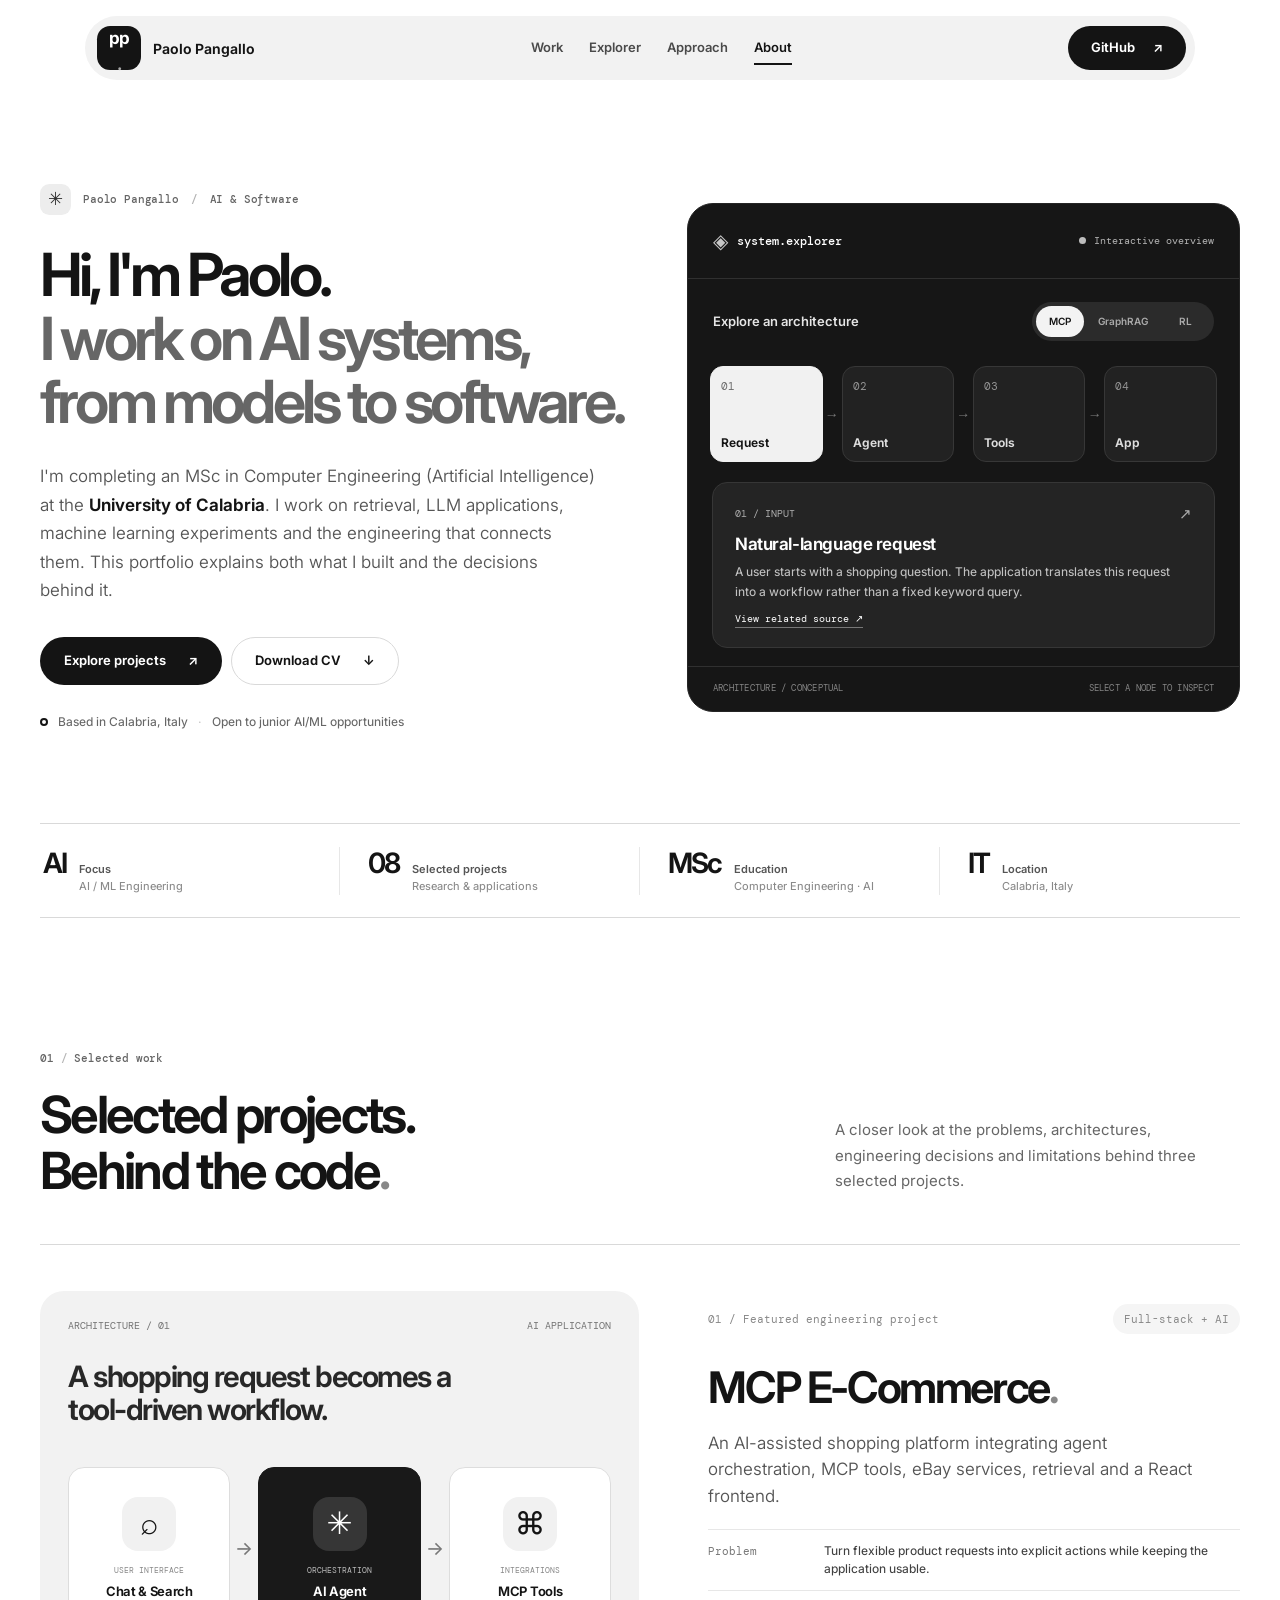
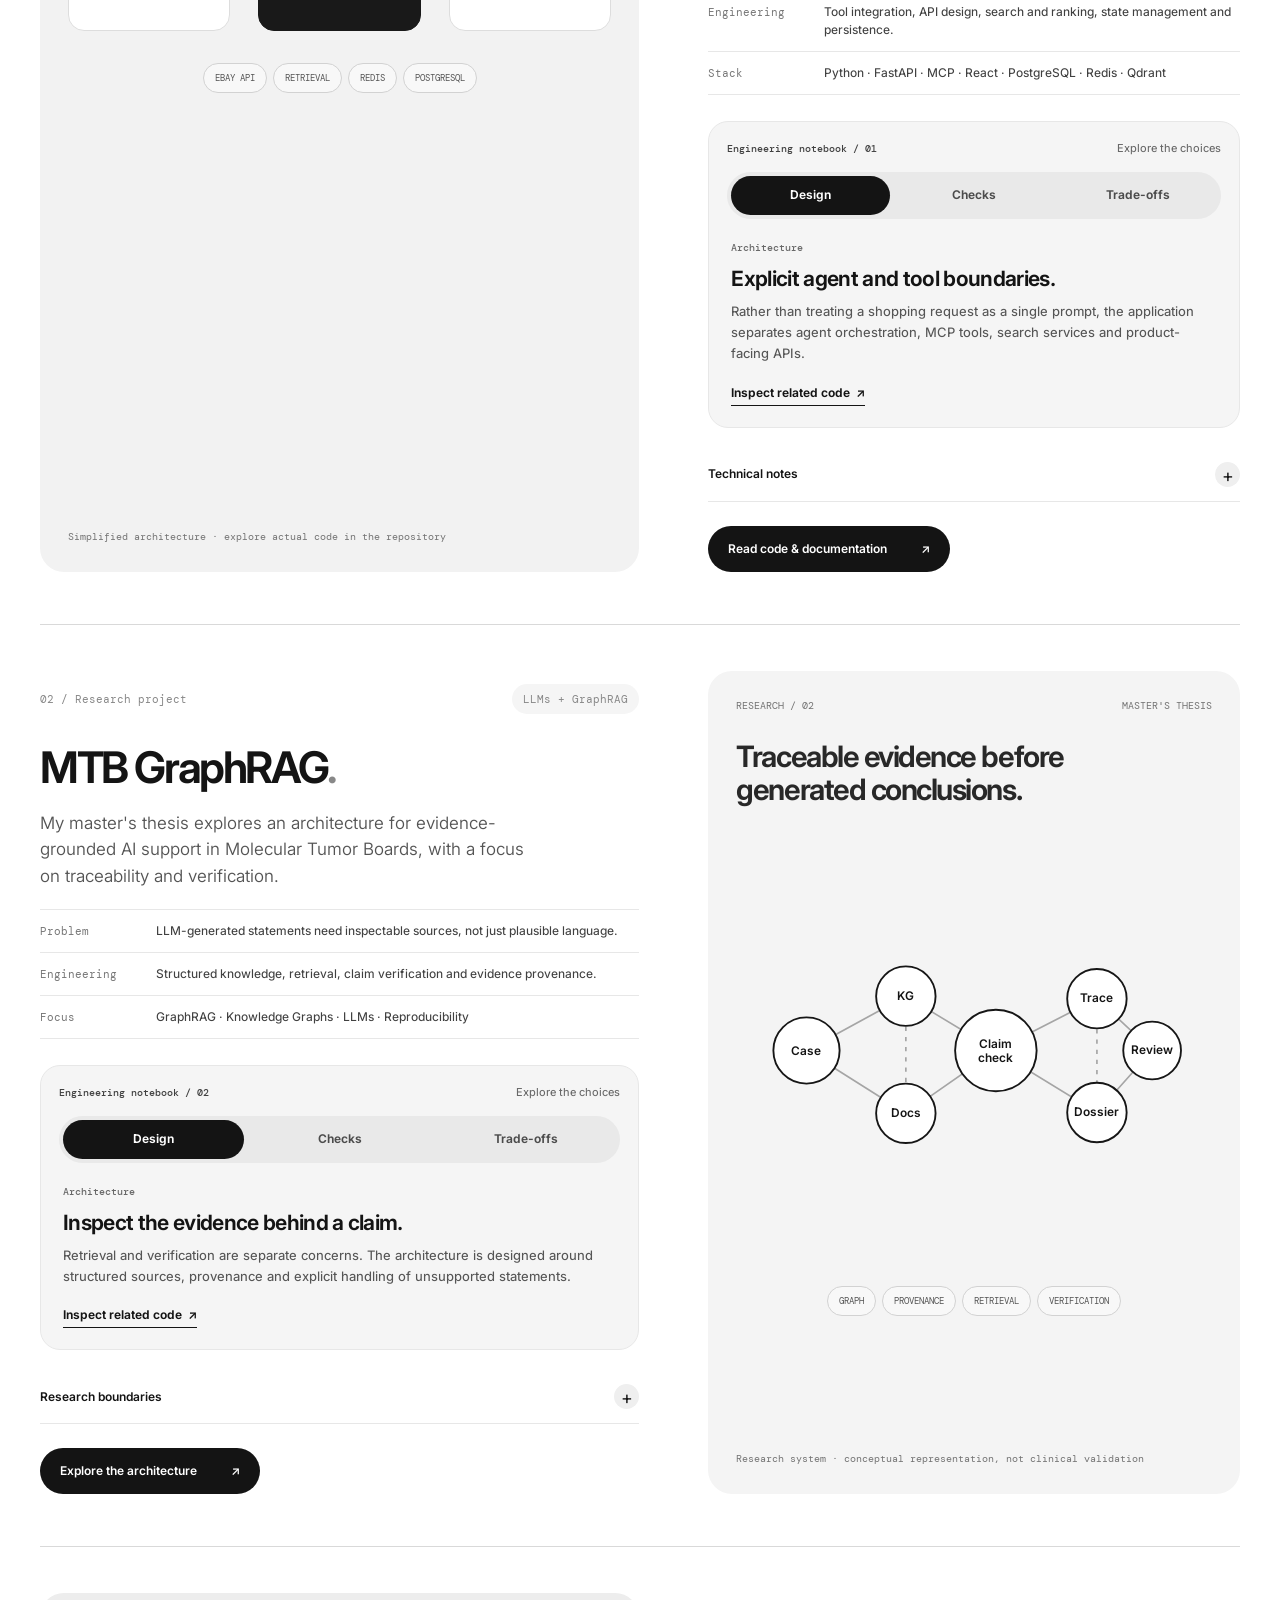
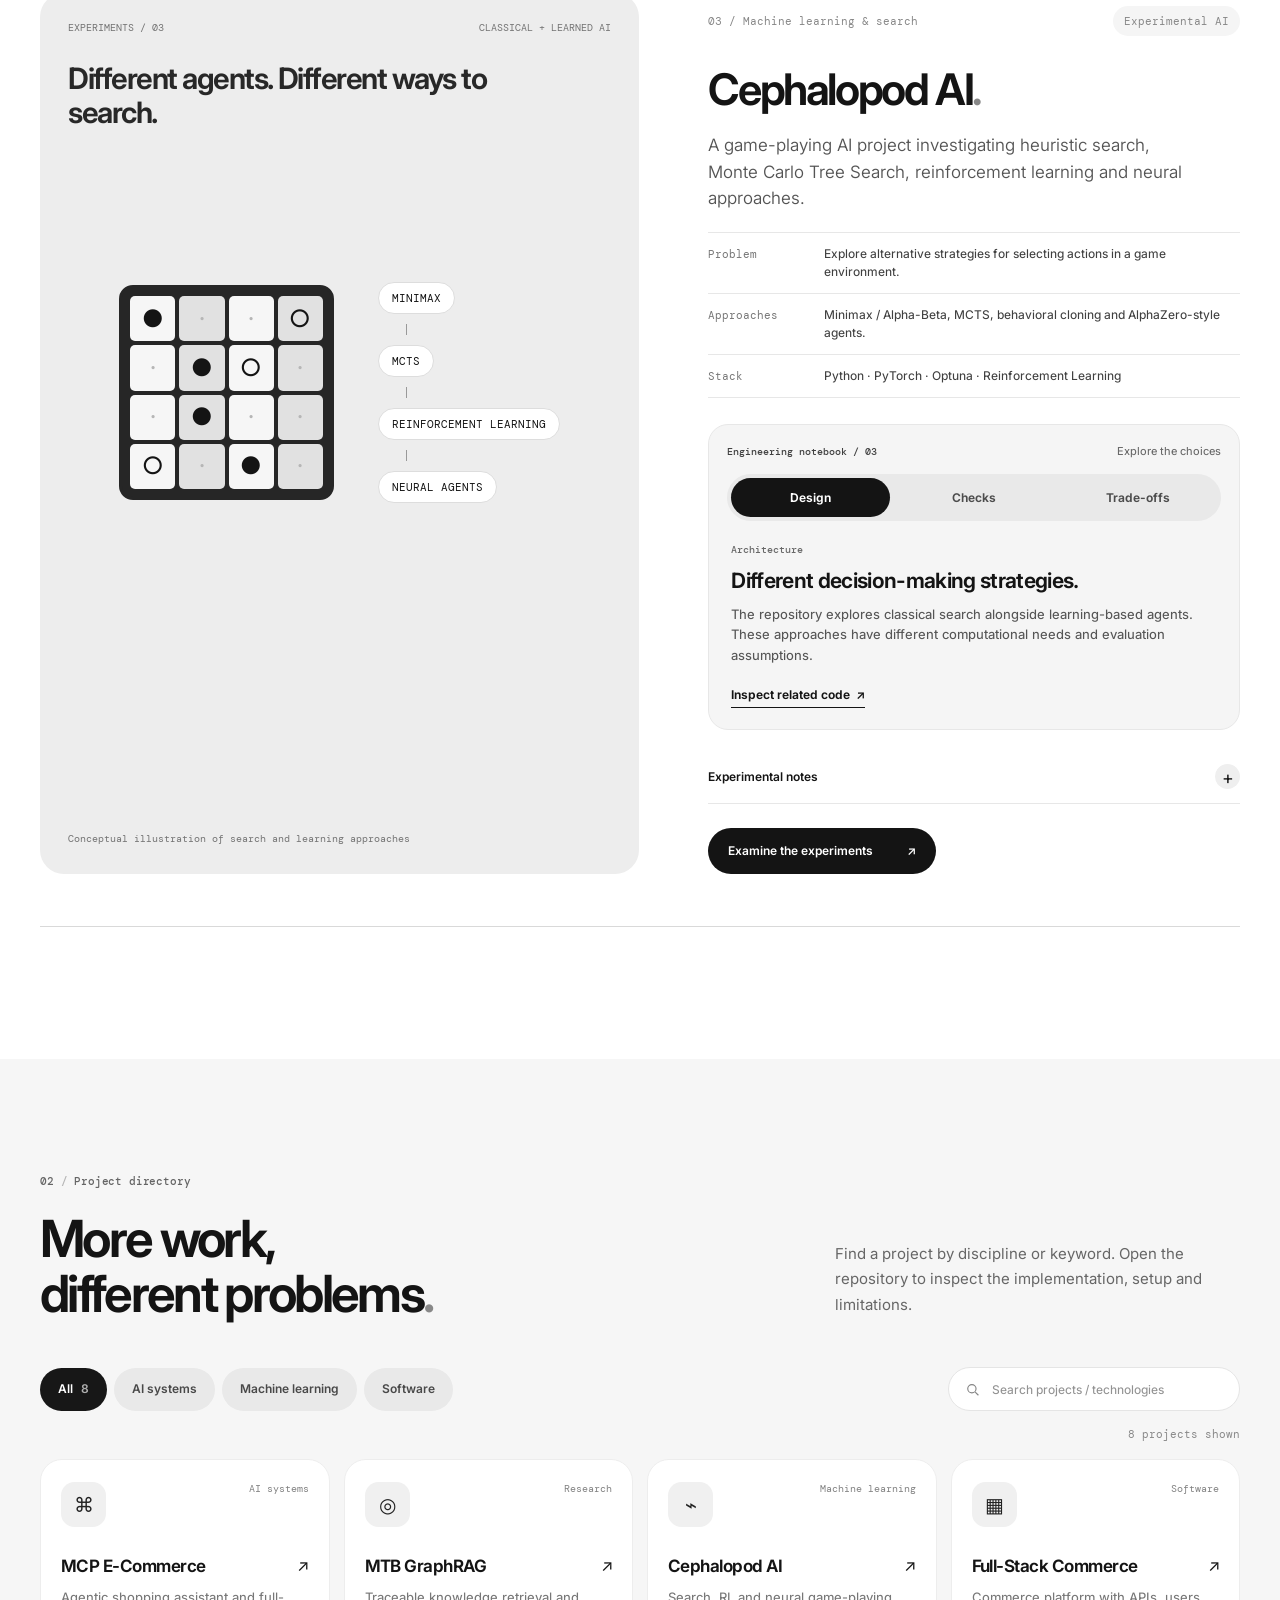
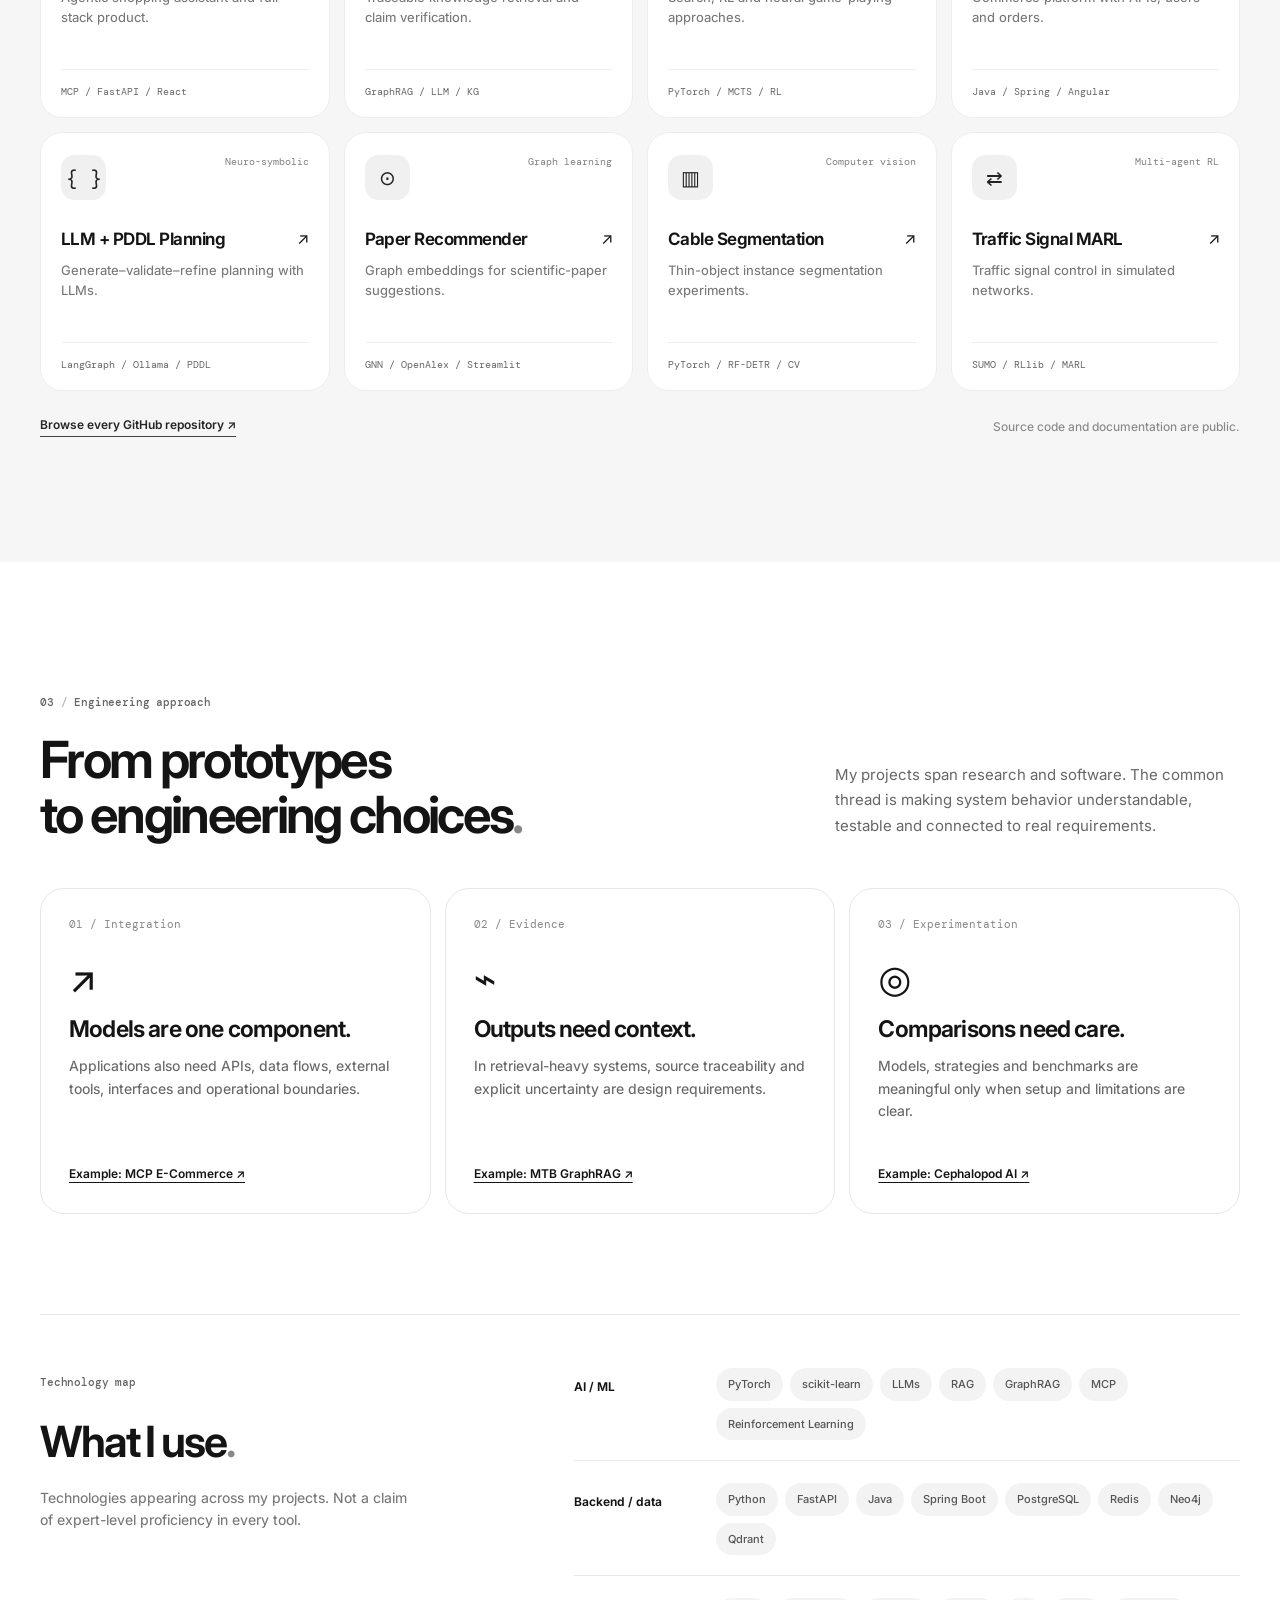
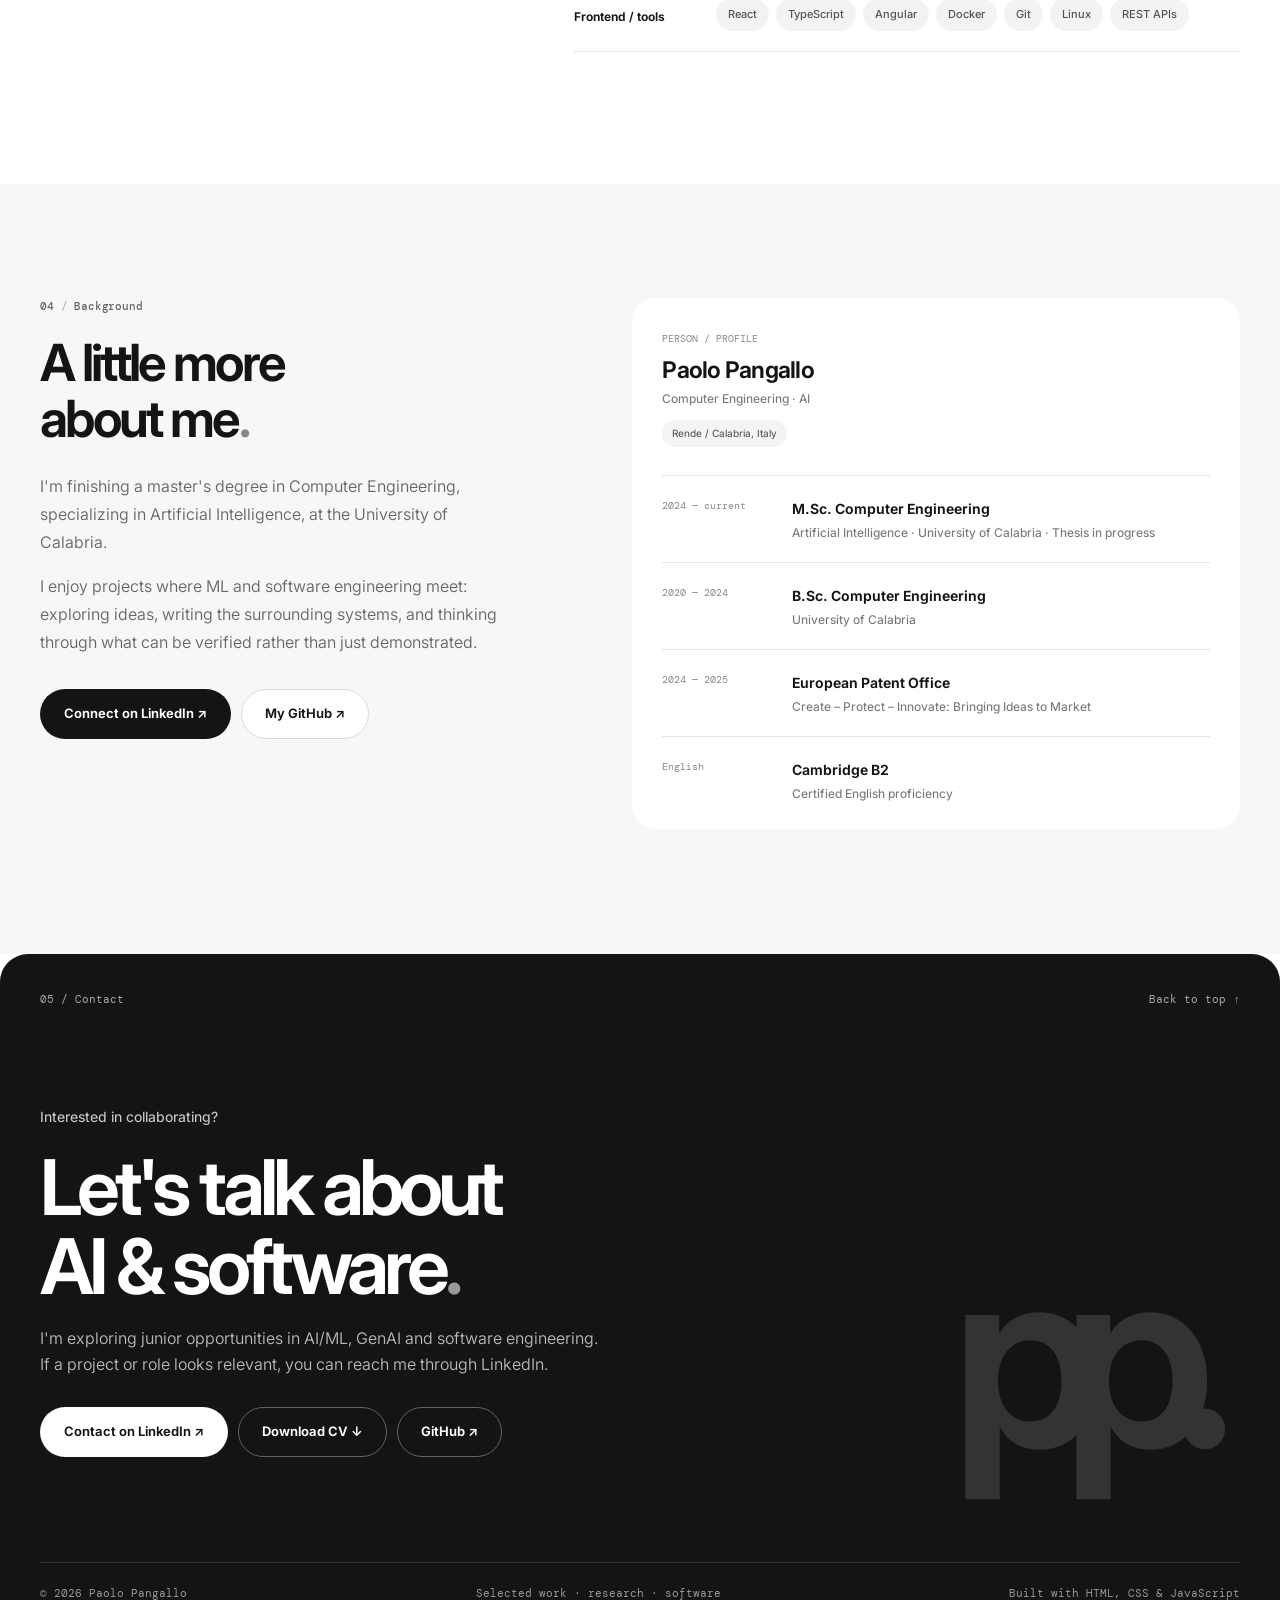
==== docs/index.html @ 305a49cd "Portfolio v5: evidence-linked engineering notebooks and recruiter-ready CV" ====
<!doctype html>
<html lang="en">
<head>
  <meta charset="utf-8" />
  <meta name="viewport" content="width=device-width, initial-scale=1" />
  <meta name="theme-color" content="#ffffff" />
  <meta name="description" content="Paolo Pangallo — Computer Engineering MSc candidate in Artificial Intelligence. Selected projects in LLM engineering, GraphRAG, machine learning and full-stack systems." />
  <meta property="og:type" content="website" />
  <meta property="og:title" content="Paolo Pangallo — AI / ML Engineering" />
  <meta property="og:description" content="Selected work, architecture notes and experiments in applied AI, machine learning and software engineering." />
  <link rel="canonical" href="https://paolopangallo.github.io/PaoloPangallo/" />
  <meta property="og:url" content="https://paolopangallo.github.io/PaoloPangallo/" />
  <meta name="robots" content="index,follow" />
  <title>Paolo Pangallo — AI / ML Engineering</title>
  <link rel="icon" href="./favicon.svg" type="image/svg+xml" />
  <link rel="preconnect" href="https://fonts.googleapis.com" />
  <link rel="preconnect" href="https://fonts.gstatic.com" crossorigin />
  <link href="https://fonts.googleapis.com/css2?family=DM+Mono:wght@400;500&family=Inter:wght@300;400;450;500;550;600;650;700;750&display=swap" rel="stylesheet" />
  <link rel="stylesheet" href="./style.css?v=5" />
  <script src="./script.js?v=5" defer></script>
</head>
<body>
  <a class="skip-link" href="#main">Skip to content</a>
  <div id="scroll-progress" aria-hidden="true"></div>

  <header class="nav-shell" id="top">
    <nav class="site-nav" aria-label="Main navigation">
      <a class="nav-identity" href="#top" aria-label="Paolo Pangallo — home"><span class="nav-mark">pp<span>.</span></span><span class="nav-name">Paolo Pangallo</span></a>
      <div class="nav-links" id="nav-links">
        <a href="#work">Work</a><a href="#explore">Explorer</a><a href="#approach">Approach</a><a href="#about">About</a>
      </div>
      <div class="nav-actions">
        <a class="nav-github" href="https://github.com/PaoloPangallo" target="_blank" rel="noopener noreferrer" aria-label="GitHub profile, opens in a new tab">GitHub <span aria-hidden="true">↗</span></a>
        <button class="menu-toggle" id="menu-toggle" type="button" aria-expanded="false" aria-controls="mobile-menu" aria-label="Open menu"><span></span><span></span></button>
      </div>
    </nav>
    <div class="mobile-menu" id="mobile-menu" hidden><a href="#work">Work</a><a href="#explore">Explorer</a><a href="#approach">Approach</a><a href="#about">About</a><a href="#contact">Contact</a></div>
  </header>

  <main id="main">
    <section class="hero wrap" aria-labelledby="hero-title">
      <div class="hero-copy">
        <div class="eyebrow"><span class="eyebrow-icon" aria-hidden="true">✳</span> Paolo Pangallo <span class="slash">/</span> AI &amp; Software</div>
        <h1 id="hero-title">Hi, I'm Paolo.<br/><span>I work on AI systems,<br/>from models to software.</span></h1>
        <p class="lead">I'm completing an MSc in Computer Engineering (Artificial Intelligence) at the <strong>University of Calabria</strong>. I work on retrieval, LLM applications, machine learning experiments and the engineering that connects them. This portfolio explains both what I built and the decisions behind it.</p>
        <div class="hero-buttons"><a class="btn btn-dark" href="#work">Explore projects <span aria-hidden="true">↗</span></a><a class="btn btn-stroke" href="./Paolo_Pangallo_CV.pdf" download="Paolo_Pangallo_CV.pdf" type="application/pdf">Download CV <span aria-hidden="true">↓</span></a></div>
        <p class="availability"><span class="availability-dot" aria-hidden="true"></span> Based in Calabria, Italy <span class="avail-sep">·</span> Open to junior AI/ML opportunities</p>
      </div>
      <div class="hero-stage" aria-label="Interactive project architecture explorer">
        <div class="stage-header"><span class="stage-title"><span class="stage-square" aria-hidden="true">◈</span> system.explorer</span><span class="stage-meta"><span class="stage-led" aria-hidden="true"></span> Interactive overview</span></div>
        <div class="stage-top"><p>Explore an architecture</p><div class="stage-tabs" role="group" aria-label="Choose an architecture"><button class="stage-tab active" type="button" data-system="mcp" aria-pressed="true">MCP</button><button class="stage-tab" type="button" data-system="mtb" aria-pressed="false">GraphRAG</button><button class="stage-tab" type="button" data-system="rl" aria-pressed="false">RL</button></div></div>
        <div class="stage-pipeline" id="stage-pipeline" aria-label="Clickable system stages"></div>
        <div class="stage-inspector" aria-live="polite"><div class="inspector-heading"><span id="inspector-step">01 / Input</span><span class="inspector-icon">↗</span></div><h3 id="inspector-title">User request</h3><p id="inspector-description">A natural-language shopping request starts the workflow.</p><a id="inspector-link" href="https://github.com/PaoloPangallo/MCP_E-commerce" target="_blank" rel="noopener noreferrer">View related source ↗</a></div>
        <div class="stage-bottom"><span>ARCHITECTURE / CONCEPTUAL</span><span>SELECT A NODE TO INSPECT</span></div>
      </div>
    </section>

    <div class="snapshot-bar wrap" aria-label="Quick summary"><div><strong>AI</strong><span>Focus</span><p>AI / ML Engineering</p></div><div><strong>08</strong><span>Selected projects</span><p>Research &amp; applications</p></div><div><strong>MSc</strong><span>Education</span><p>Computer Engineering · AI</p></div><div><strong>IT</strong><span>Location</span><p>Calabria, Italy</p></div></div>

    <section class="feature-section wrap section-gap" id="work" aria-labelledby="work-title">
      <div class="section-heading"><div><div class="section-index">01 <span>/</span> Selected work</div><h2 id="work-title">Selected projects.<br/>Behind the code<span class="dot">.</span></h2></div><p>A closer look at the problems, architectures, engineering decisions and limitations behind three selected projects.</p></div>

      <article class="case-row" id="case-mcp">
        <div class="case-art case-art-mcp">
          <div class="art-bar"><span>ARCHITECTURE / 01</span><span>AI APPLICATION</span></div>
          <div class="art-title">A shopping request becomes a tool-driven workflow.</div>
          <div class="mcp-visual" aria-label="Conceptual workflow from chat to agent to MCP tools and external services"><div class="mcp-node mcp-user"><span class="node-symbol">⌕</span><span>USER INTERFACE</span><strong>Chat &amp; Search</strong></div><div class="flow-line"><span>→</span></div><div class="mcp-node mcp-agent"><span class="node-symbol">✳</span><span>ORCHESTRATION</span><strong>AI Agent</strong></div><div class="flow-line"><span>→</span></div><div class="mcp-node mcp-tools"><span class="node-symbol">⌘</span><span>INTEGRATIONS</span><strong>MCP Tools</strong></div></div>
          <div class="art-subsystem"><span>EBAY API</span><span>RETRIEVAL</span><span>REDIS</span><span>POSTGRESQL</span></div>
          <div class="art-caption">Simplified architecture · explore actual code in the repository</div>
        </div>
        <div class="case-content"><div class="case-number"><span>01 / Featured engineering project</span><span class="case-status">Full-stack + AI</span></div><h3>MCP E-Commerce<span class="dot">.</span></h3><p class="case-summary">An AI-assisted shopping platform integrating agent orchestration, MCP tools, eBay services, retrieval and a React frontend.</p><dl class="case-facts"><div><dt>Problem</dt><dd>Turn flexible product requests into explicit actions while keeping the application usable.</dd></div><div><dt>Engineering</dt><dd>Tool integration, API design, search and ranking, state management and persistence.</dd></div><div><dt>Stack</dt><dd>Python · FastAPI · MCP · React · PostgreSQL · Redis · Qdrant</dd></div></dl>
          <div class="decision-lab" data-case="mcp" aria-label="Engineering walkthrough for MCP E-Commerce">
            <div class="decision-lab-heading"><span class="decision-kicker">Engineering notebook / 01</span><span class="decision-hint">Explore the choices</span></div>
            <div class="decision-tabs" role="group" aria-label="MCP E-Commerce technical topics">
              <button class="decision-tab selected" data-view="design" type="button" aria-pressed="true">Design</button>
              <button class="decision-tab" data-view="checks" type="button" aria-pressed="false">Checks</button>
              <button class="decision-tab" data-view="tradeoffs" type="button" aria-pressed="false">Trade-offs</button>
            </div>
            <div class="decision-output" aria-live="polite" aria-atomic="true">
              <p class="decision-label">Architecture</p>
              <h4 class="decision-title">Explicit agent and tool boundaries.</h4>
              <p class="decision-description">Rather than treating a shopping request as a single prompt, the application separates agent orchestration, MCP tools, search services and product-facing APIs.</p>
              <a class="decision-source" href="https://github.com/PaoloPangallo/MCP_E-commerce/tree/Paolo_minimax2.7/app/agent" target="_blank" rel="noopener noreferrer">Inspect related code <span aria-hidden="true">↗</span></a>
            </div>
          </div>

          <details class="case-details"><summary>Technical notes <span aria-hidden="true">+</span></summary><div class="case-detail-body">The repository separates agent orchestration, MCP tooling, search services and application APIs. External eBay/LLM integrations require configuration. The project also includes automated Python and frontend build checks.</div></details>
          <a class="case-link" href="https://github.com/PaoloPangallo/MCP_E-commerce" target="_blank" rel="noopener noreferrer">Read code &amp; documentation <span aria-hidden="true">↗</span></a>
        </div>
      </article>

      <article class="case-row case-reverse" id="case-mtb">
        <div class="case-art case-art-mtb"><div class="art-bar"><span>RESEARCH / 02</span><span>MASTER'S THESIS</span></div><div class="art-title">Traceable evidence before generated conclusions.</div>
          <svg class="mtb-art-diagram" viewBox="0 0 560 280" role="img" aria-label="Conceptual graph from clinical case to knowledge, evidence, claim verification and human review"><g stroke="#a5a5a5" stroke-width="2" fill="none"><path d="M83 136 L200 72 L306 136 L425 75 L490 136"/><path d="M83 136 L200 210 L306 136 L425 209 L490 136"/><path d="M200 72 L200 210 M425 75 L425 209" stroke-dasharray="5 7"/></g><g fill="#fff" stroke="#161616" stroke-width="2.2"><circle cx="83" cy="136" r="39"/><circle cx="200" cy="72" r="35"/><circle cx="200" cy="210" r="35"/><circle cx="306" cy="136" r="48"/><circle cx="425" cy="75" r="35"/><circle cx="425" cy="209" r="35"/><circle cx="490" cy="136" r="34"/></g><g text-anchor="middle" font-family="Inter,Arial,sans-serif" fill="#141414" font-weight="600" font-size="14"><text x="83" y="141">Case</text><text x="200" y="76">KG</text><text x="200" y="214">Docs</text><text x="306" y="133">Claim</text><text x="306" y="149">check</text><text x="425" y="79">Trace</text><text x="425" y="213">Dossier</text><text x="490" y="140">Review</text></g></svg>
          <div class="art-subsystem"><span>GRAPH</span><span>PROVENANCE</span><span>RETRIEVAL</span><span>VERIFICATION</span></div><div class="art-caption">Research system · conceptual representation, not clinical validation</div>
        </div>
        <div class="case-content"><div class="case-number"><span>02 / Research project</span><span class="case-status">LLMs + GraphRAG</span></div><h3>MTB GraphRAG<span class="dot">.</span></h3><p class="case-summary">My master's thesis explores an architecture for evidence-grounded AI support in Molecular Tumor Boards, with a focus on traceability and verification.</p><dl class="case-facts"><div><dt>Problem</dt><dd>LLM-generated statements need inspectable sources, not just plausible language.</dd></div><div><dt>Engineering</dt><dd>Structured knowledge, retrieval, claim verification and evidence provenance.</dd></div><div><dt>Focus</dt><dd>GraphRAG · Knowledge Graphs · LLMs · Reproducibility</dd></div></dl>
          <div class="decision-lab" data-case="mtb" aria-label="Engineering walkthrough for MTB GraphRAG">
            <div class="decision-lab-heading"><span class="decision-kicker">Engineering notebook / 02</span><span class="decision-hint">Explore the choices</span></div>
            <div class="decision-tabs" role="group" aria-label="MTB GraphRAG technical topics">
              <button class="decision-tab selected" data-view="design" type="button" aria-pressed="true">Design</button>
              <button class="decision-tab" data-view="checks" type="button" aria-pressed="false">Checks</button>
              <button class="decision-tab" data-view="tradeoffs" type="button" aria-pressed="false">Trade-offs</button>
            </div>
            <div class="decision-output" aria-live="polite" aria-atomic="true">
              <p class="decision-label">Architecture</p>
              <h4 class="decision-title">Inspect the evidence behind a claim.</h4>
              <p class="decision-description">Retrieval and verification are separate concerns. The architecture is designed around structured sources, provenance and explicit handling of unsupported statements.</p>
              <a class="decision-source" href="https://github.com/PaoloPangallo/MTB_GRAPH_RAG/blob/main/docs/ARCHITECTURE_OVERVIEW.md" target="_blank" rel="noopener noreferrer">Inspect related code <span aria-hidden="true">↗</span></a>
            </div>
          </div>

          <details class="case-details"><summary>Research boundaries <span aria-hidden="true">+</span></summary><div class="case-detail-body">This is a research prototype, not a medical device. It does not provide autonomous therapeutic decisions. Different experimental configurations may require distinct datasets, service endpoints and evaluation conditions.</div></details>
          <a class="case-link" href="https://github.com/PaoloPangallo/MTB_GRAPH_RAG" target="_blank" rel="noopener noreferrer">Explore the architecture <span aria-hidden="true">↗</span></a>
        </div>
      </article>

      <article class="case-row" id="case-rl">
        <div class="case-art case-art-rl"><div class="art-bar"><span>EXPERIMENTS / 03</span><span>CLASSICAL + LEARNED AI</span></div><div class="art-title">Different agents. Different ways to search.</div><div class="rl-visual"><div class="rl-board" aria-hidden="true"><span>●</span><span></span><span></span><span>○</span><span></span><span>●</span><span>○</span><span></span><span></span><span>●</span><span></span><span></span><span>○</span><span></span><span>●</span><span></span></div><div class="rl-methods"><span>MINIMAX</span><span class="method-line"></span><span>MCTS</span><span class="method-line"></span><span>REINFORCEMENT LEARNING</span><span class="method-line"></span><span>NEURAL AGENTS</span></div></div><div class="art-caption">Conceptual illustration of search and learning approaches</div></div>
        <div class="case-content"><div class="case-number"><span>03 / Machine learning &amp; search</span><span class="case-status">Experimental AI</span></div><h3>Cephalopod AI<span class="dot">.</span></h3><p class="case-summary">A game-playing AI project investigating heuristic search, Monte Carlo Tree Search, reinforcement learning and neural approaches.</p><dl class="case-facts"><div><dt>Problem</dt><dd>Explore alternative strategies for selecting actions in a game environment.</dd></div><div><dt>Approaches</dt><dd>Minimax / Alpha-Beta, MCTS, behavioral cloning and AlphaZero-style agents.</dd></div><div><dt>Stack</dt><dd>Python · PyTorch · Optuna · Reinforcement Learning</dd></div></dl>
          <div class="decision-lab" data-case="rl" aria-label="Engineering walkthrough for Cephalopod AI">
            <div class="decision-lab-heading"><span class="decision-kicker">Engineering notebook / 03</span><span class="decision-hint">Explore the choices</span></div>
            <div class="decision-tabs" role="group" aria-label="Cephalopod AI technical topics">
              <button class="decision-tab selected" data-view="design" type="button" aria-pressed="true">Design</button>
              <button class="decision-tab" data-view="checks" type="button" aria-pressed="false">Checks</button>
              <button class="decision-tab" data-view="tradeoffs" type="button" aria-pressed="false">Trade-offs</button>
            </div>
            <div class="decision-output" aria-live="polite" aria-atomic="true">
              <p class="decision-label">Architecture</p>
              <h4 class="decision-title">Different decision-making strategies.</h4>
              <p class="decision-description">The repository explores classical search alongside learning-based agents. These approaches have different computational needs and evaluation assumptions.</p>
              <a class="decision-source" href="https://github.com/PaoloPangallo/IA_Cephalopod/tree/main/cephalopod/strategies" target="_blank" rel="noopener noreferrer">Inspect related code <span aria-hidden="true">↗</span></a>
            </div>
          </div>

          <details class="case-details"><summary>Experimental notes <span aria-hidden="true">+</span></summary><div class="case-detail-body">The methods use different assumptions and training setups, so their outcomes should not be compared without matching evaluation conditions. The repository documents the variants and their limitations.</div></details><a class="case-link" href="https://github.com/PaoloPangallo/IA_Cephalopod" target="_blank" rel="noopener noreferrer">Examine the experiments <span aria-hidden="true">↗</span></a>
        </div>
      </article>
    </section>

    <section class="library-section section-gap" id="explore" aria-labelledby="explore-title"><div class="wrap"><div class="section-heading"><div><div class="section-index">02 <span>/</span> Project directory</div><h2 id="explore-title">More work,<br/>different problems<span class="dot">.</span></h2></div><p>Find a project by discipline or keyword. Open the repository to inspect the implementation, setup and limitations.</p></div>
      <div class="project-toolbar"><div class="project-filters" role="group" aria-label="Filter projects"><button class="project-filter selected" type="button" data-filter="all" aria-pressed="true">All <span id="all-count">8</span></button><button class="project-filter" type="button" data-filter="ai" aria-pressed="false">AI systems</button><button class="project-filter" type="button" data-filter="ml" aria-pressed="false">Machine learning</button><button class="project-filter" type="button" data-filter="software" aria-pressed="false">Software</button></div><label class="search-field"><svg width="17" height="17" viewBox="0 0 24 24" aria-hidden="true"><circle cx="10.8" cy="10.8" r="6.5" stroke="currentColor" stroke-width="1.8" fill="none"/><path d="m16 16 5 5" stroke="currentColor" stroke-width="1.8" fill="none"/></svg><span class="sr-only">Search projects</span><input id="project-search" type="search" placeholder="Search projects / technologies" autocomplete="off" /></label></div>
      <div class="library-count" id="result-count" aria-live="polite">8 projects</div>
      <div class="library-grid" id="library-grid">
        <a class="library-card" href="https://github.com/PaoloPangallo/MCP_E-commerce" data-tags="ai software" data-search="mcp ecommerce agentic shopping fastapi react rag ebay tools" target="_blank" rel="noopener noreferrer"><div class="library-card-top"><span class="library-icon">⌘</span><span class="library-kind">AI systems</span></div><h3>MCP E-Commerce <span>↗</span></h3><p>Agentic shopping assistant and full-stack product.</p><div class="library-stack">MCP / FastAPI / React</div></a>
        <a class="library-card" href="https://github.com/PaoloPangallo/MTB_GRAPH_RAG" data-tags="ai ml" data-search="mtb graphrag llm molecular tumor board graph knowledge evidence verification neo4j" target="_blank" rel="noopener noreferrer"><div class="library-card-top"><span class="library-icon">◎</span><span class="library-kind">Research</span></div><h3>MTB GraphRAG <span>↗</span></h3><p>Traceable knowledge retrieval and claim verification.</p><div class="library-stack">GraphRAG / LLM / KG</div></a>
        <a class="library-card" href="https://github.com/PaoloPangallo/IA_Cephalopod" data-tags="ml" data-search="cephalopod ai minimax mcts pytorch search reinforcement learning neural agents optuna" target="_blank" rel="noopener noreferrer"><div class="library-card-top"><span class="library-icon">⌁</span><span class="library-kind">Machine learning</span></div><h3>Cephalopod AI <span>↗</span></h3><p>Search, RL and neural game-playing approaches.</p><div class="library-stack">PyTorch / MCTS / RL</div></a>
        <a class="library-card" href="https://github.com/PaoloPangallo/PSW_Ecommerce" data-tags="software" data-search="psw ecommerce fullstack spring boot java angular database security rest" target="_blank" rel="noopener noreferrer"><div class="library-card-top"><span class="library-icon">▦</span><span class="library-kind">Software</span></div><h3>Full-Stack Commerce <span>↗</span></h3><p>Commerce platform with APIs, users and orders.</p><div class="library-stack">Java / Spring / Angular</div></a>
        <a class="library-card" href="https://github.com/PaoloPangallo/PDDL_LLM" data-tags="ai" data-search="pddl llm planning langgraph ollama symbolic automated generate validate refine" target="_blank" rel="noopener noreferrer"><div class="library-card-top"><span class="library-icon">{ }</span><span class="library-kind">Neuro-symbolic</span></div><h3>LLM + PDDL Planning <span>↗</span></h3><p>Generate–validate–refine planning with LLMs.</p><div class="library-stack">LangGraph / Ollama / PDDL</div></a>
        <a class="library-card" href="https://github.com/PaoloPangallo/Data-Mining-Streamlit" data-tags="ml" data-search="data mining graph scientific papers recommender streamlit gnn openalex embedding" target="_blank" rel="noopener noreferrer"><div class="library-card-top"><span class="library-icon">⊙</span><span class="library-kind">Graph learning</span></div><h3>Paper Recommender <span>↗</span></h3><p>Graph embeddings for scientific-paper suggestions.</p><div class="library-stack">GNN / OpenAlex / Streamlit</div></a>
        <a class="library-card" href="https://github.com/PaoloPangallo/Cable-Instance_Segmentation" data-tags="ml" data-search="cable instance segmentation vision transformer pytorch rf detr computer vision" target="_blank" rel="noopener noreferrer"><div class="library-card-top"><span class="library-icon">▥</span><span class="library-kind">Computer vision</span></div><h3>Cable Segmentation <span>↗</span></h3><p>Thin-object instance segmentation experiments.</p><div class="library-stack">PyTorch / RF-DETR / CV</div></a>
        <a class="library-card" href="https://github.com/PaoloPangallo/SUMO_MARL" data-tags="ml" data-search="sumo marl multi agent reinforcement learning traffic signals rllib" target="_blank" rel="noopener noreferrer"><div class="library-card-top"><span class="library-icon">⇄</span><span class="library-kind">Multi-agent RL</span></div><h3>Traffic Signal MARL <span>↗</span></h3><p>Traffic signal control in simulated networks.</p><div class="library-stack">SUMO / RLlib / MARL</div></a>
      </div><p class="empty-state" id="empty-state" hidden>No projects match this search. Try another term or category.</p>
      <div class="library-more"><a href="https://github.com/PaoloPangallo?tab=repositories" class="underlined" target="_blank" rel="noopener noreferrer">Browse every GitHub repository ↗</a><span>Source code and documentation are public.</span></div>
    </div></section>

    <section class="approach-section section-gap wrap" id="approach" aria-labelledby="approach-title"><div class="section-heading"><div><div class="section-index">03 <span>/</span> Engineering approach</div><h2 id="approach-title">From prototypes<br/>to engineering choices<span class="dot">.</span></h2></div><p>My projects span research and software. The common thread is making system behavior understandable, testable and connected to real requirements.</p></div>
      <div class="principles"><div class="principle"><span class="principle-index">01 / Integration</span><div class="principle-icon">↗</div><h3>Models are one component.</h3><p>Applications also need APIs, data flows, external tools, interfaces and operational boundaries.</p><a href="https://github.com/PaoloPangallo/MCP_E-commerce" target="_blank" rel="noopener noreferrer">Example: MCP E-Commerce ↗</a></div><div class="principle"><span class="principle-index">02 / Evidence</span><div class="principle-icon">⌁</div><h3>Outputs need context.</h3><p>In retrieval-heavy systems, source traceability and explicit uncertainty are design requirements.</p><a href="https://github.com/PaoloPangallo/MTB_GRAPH_RAG" target="_blank" rel="noopener noreferrer">Example: MTB GraphRAG ↗</a></div><div class="principle"><span class="principle-index">03 / Experimentation</span><div class="principle-icon">◎</div><h3>Comparisons need care.</h3><p>Models, strategies and benchmarks are meaningful only when setup and limitations are clear.</p><a href="https://github.com/PaoloPangallo/IA_Cephalopod" target="_blank" rel="noopener noreferrer">Example: Cephalopod AI ↗</a></div></div>
      <div class="toolkit"><div class="toolkit-intro"><span class="section-index">Technology map</span><h3>What I use<span class="dot">.</span></h3><p>Technologies appearing across my projects. Not a claim of expert-level proficiency in every tool.</p></div><div class="skill-groups"><div class="skill-group"><h4>AI / ML</h4><div class="skill-tags"><span>PyTorch</span><span>scikit-learn</span><span>LLMs</span><span>RAG</span><span>GraphRAG</span><span>MCP</span><span>Reinforcement Learning</span></div></div><div class="skill-group"><h4>Backend / data</h4><div class="skill-tags"><span>Python</span><span>FastAPI</span><span>Java</span><span>Spring Boot</span><span>PostgreSQL</span><span>Redis</span><span>Neo4j</span><span>Qdrant</span></div></div><div class="skill-group"><h4>Frontend / tools</h4><div class="skill-tags"><span>React</span><span>TypeScript</span><span>Angular</span><span>Docker</span><span>Git</span><span>Linux</span><span>REST APIs</span></div></div></div></div>
    </section>

    <section class="about-section section-gap" id="about" aria-labelledby="about-title"><div class="wrap about-layout"><div class="about-left"><div class="section-index">04 <span>/</span> Background</div><h2 id="about-title">A little more<br/>about me<span class="dot">.</span></h2><p>I'm finishing a master's degree in Computer Engineering, specializing in Artificial Intelligence, at the University of Calabria.</p><p>I enjoy projects where ML and software engineering meet: exploring ideas, writing the surrounding systems, and thinking through what can be verified rather than just demonstrated.</p><div class="about-links"><a class="btn btn-dark" href="https://www.linkedin.com/in/paolo-pangallo-9aa456170/" target="_blank" rel="noopener noreferrer">Connect on LinkedIn ↗</a><a class="btn btn-stroke" href="https://github.com/PaoloPangallo" target="_blank" rel="noopener noreferrer">My GitHub ↗</a></div></div><div class="about-right"><div class="about-photo"><img src="https://avatars.githubusercontent.com/u/154351366?v=4" alt="Paolo Pangallo — GitHub profile photo" width="144" height="144" loading="lazy" /><div><span class="small-overline">PERSON / PROFILE</span><h3>Paolo Pangallo</h3><p>Computer Engineering · AI</p><span class="photo-place">Rende / Calabria, Italy</span></div></div><div class="background-list"><div><span>2024 — current</span><div><strong>M.Sc. Computer Engineering</strong><p>Artificial Intelligence · University of Calabria · Thesis in progress</p></div></div><div><span>2020 — 2024</span><div><strong>B.Sc. Computer Engineering</strong><p>University of Calabria</p></div></div><div><span>2024 — 2025</span><div><strong>European Patent Office</strong><p>Create – Protect – Innovate: Bringing Ideas to Market</p></div></div><div><span>English</span><div><strong>Cambridge B2</strong><p>Certified English proficiency</p></div></div></div></div></div></section>

    <footer class="site-footer" id="contact"><div class="wrap"><div class="footer-top"><span>05 / Contact</span><a href="#top">Back to top ↑</a></div><div class="footer-main"><div><p class="footer-kicker">Interested in collaborating?</p><h2>Let's talk about<br/>AI &amp; software<span>.</span></h2><p>I'm exploring junior opportunities in AI/ML, GenAI and software engineering. If a project or role looks relevant, you can reach me through LinkedIn.</p><div class="footer-buttons"><a class="btn btn-white" href="https://www.linkedin.com/in/paolo-pangallo-9aa456170/" target="_blank" rel="noopener noreferrer">Contact on LinkedIn ↗</a><a class="btn btn-black-outline" href="./Paolo_Pangallo_CV.pdf" download="Paolo_Pangallo_CV.pdf" type="application/pdf">Download CV ↓</a><a class="btn btn-black-outline" href="https://github.com/PaoloPangallo" target="_blank" rel="noopener noreferrer">GitHub ↗</a></div></div><div class="footer-mark" aria-hidden="true">pp.</div></div><div class="footer-bottom"><span>© <span id="year">2026</span> Paolo Pangallo</span><span>Selected work · research · software</span><span>Built with HTML, CSS &amp; JavaScript</span></div></div></footer>
  </main>
</body>
</html>
---- docs/style.css ----
/* Paolo Pangallo · portfolio v4. Original implementation based on the supplied monochrome visual direction. */
:root{--ink:#141414;--ink-2:#282828;--muted:#686868;--faint:#aaa;--page:#fff;--soft:#f5f5f5;--soft-2:#efefef;--line:#e7e7e7;--line-2:#d9d9d9;--font:Inter,system-ui,-apple-system,"Helvetica Neue",Arial,sans-serif;--mono:"DM Mono",ui-monospace,Consolas,monospace;--round:24px}
*,*::before,*::after{box-sizing:border-box}
html{scroll-behavior:smooth;scroll-padding-top:115px}
body{margin:0;background:var(--page);color:var(--ink);font-family:var(--font);font-size:16px;font-weight:450;line-height:1.5;-webkit-font-smoothing:antialiased}
a{color:inherit;text-decoration:none}button,input{font:inherit}button{cursor:pointer}button,a,input{ -webkit-tap-highlight-color:transparent }
button:focus-visible,a:focus-visible,summary:focus-visible,input:focus-visible{outline:2px solid var(--ink);outline-offset:4px}
img,svg{max-width:100%}svg{display:block}h1,h2,h3,h4,p{margin:0}h1,h2,h3,h4{font-weight:650;letter-spacing:-.032em}b,strong{font-weight:650}
[hidden]{display:none!important}.sr-only{position:absolute!important;width:1px;height:1px;overflow:hidden;clip:rect(0,0,0,0);white-space:nowrap}
.wrap{width:min(1232px,calc(100% - 80px));margin-inline:auto}.section-gap{margin-top:132px}.dot{color:#888}.slash{color:#b2b2b2}
.skip-link{position:fixed;top:-100px;left:12px;background:var(--ink);color:#fff;z-index:999;padding:12px 24px;border-radius:999px}.skip-link:focus{top:12px}
#scroll-progress{position:fixed;z-index:300;top:0;left:0;width:0;height:2px;background:var(--ink);pointer-events:none}
/* Navigation */
.nav-shell{position:sticky;top:15px;z-index:200;width:min(1110px,calc(100% - 40px));margin:16px auto 0}
.site-nav{display:flex;align-items:center;gap:32px;justify-content:space-between;padding:8px 9px 8px 10px;border-radius:999px;background:#f2f2f2;min-height:64px}
.nav-identity{display:flex;align-items:center;gap:12px;white-space:nowrap;font-size:14px;font-weight:650;padding-left:2px}
.nav-mark{width:44px;height:44px;display:grid;place-items:center;background:var(--ink);color:#fff;font-size:17px;font-weight:700;letter-spacing:-.06em;border-radius:30%}.nav-mark span{color:#a7a7a7}
.nav-links{display:flex;align-items:center;gap:26px}.nav-links a{font-weight:600;font-size:13px;color:#4a4a4a;transition:color .15s}.nav-links a:hover{color:#000}
.nav-actions{display:flex;align-items:center;gap:8px}.nav-github{height:44px;display:inline-flex;align-items:center;gap:18px;padding:0 23px;border-radius:999px;background:var(--ink);color:#fff;font-size:13px;font-weight:650;white-space:nowrap;transition:background .2s}.nav-github:hover{background:#303030}
.menu-toggle{display:none;width:43px;height:43px;border:0;border-radius:50%;background:#fff;align-items:center;justify-content:center;flex-direction:column;gap:5px}.menu-toggle span{width:17px;height:2px;background:#141414;transition:transform .15s}.menu-toggle.open span:first-child{transform:translateY(3.5px) rotate(45deg)}.menu-toggle.open span:last-child{transform:translateY(-3.5px) rotate(-45deg)}
.mobile-menu{background:#f5f5f5;margin:8px 8px 0;border-radius:20px;padding:12px;display:grid;gap:4px;border:1px solid var(--line)}.mobile-menu a{padding:12px 18px;border-radius:12px;font-weight:600}.mobile-menu a:hover{background:#fff}
/* Buttons / type */
.btn{min-height:50px;padding:0 23px;display:inline-flex;align-items:center;justify-content:center;gap:22px;border-radius:999px;font-size:13px;font-weight:650;line-height:1.2;border:1px solid transparent;transition:background .18s,transform .18s,border-color .18s}
.btn:hover{transform:translateY(-2px)}.btn-dark{color:#fff;background:var(--ink)}.btn-dark:hover{background:#333}.btn-stroke{background:#fff;border-color:#d9d9d9}.btn-stroke:hover{background:#f7f7f7;border-color:#bfbfbf}
.eyebrow,.section-index{font-family:var(--mono);font-size:11px;color:#656565;letter-spacing:-.015em}.eyebrow{display:flex;align-items:center;gap:12px}.eyebrow-icon{background:#ededed;width:31px;height:31px;border-radius:30%;display:grid;place-items:center;color:#2d2d2d;font-size:18px}
/* Hero: rich, but not decorative */
.hero{display:grid;grid-template-columns:minmax(0,1.04fr) minmax(460px,.96fr);gap:48px;align-items:center;padding-top:104px;padding-bottom:92px}
.hero-copy{min-width:0}.hero h1{font-size:clamp(52px,4.65vw,74px);line-height:1.07;margin:28px 0 28px;letter-spacing:-.065em}.hero h1 span{color:#666;letter-spacing:-.064em}
.lead{max-width:555px;font-size:17px;font-weight:350;line-height:1.68;color:#555}.lead strong{font-weight:650;color:var(--ink)}.hero-buttons{display:flex;gap:9px;flex-wrap:wrap;margin:32px 0 28px}
.availability{font-size:12px;color:#666;display:flex;align-items:center;gap:10px;flex-wrap:wrap}.availability-dot{width:8px;height:8px;border:2px solid var(--ink);border-radius:50%;display:inline-block}.avail-sep{color:#c6c6c6}
/* Interactive terminal-ish architecture explorer */
.hero-stage{border-radius:26px;overflow:hidden;background:#161616;color:#fff;min-height:490px;border:1px solid #252525;display:flex;flex-direction:column}
.stage-header{display:flex;justify-content:space-between;align-items:center;padding:22px 25px;border-bottom:1px solid #303030;gap:12px}.stage-title{font-family:var(--mono);font-size:12px;font-weight:500;display:flex;align-items:center;gap:9px}.stage-square{font-size:20px;color:#c6c6c6}.stage-meta{font:10px var(--mono);display:flex;align-items:center;gap:8px;color:#b4b4b4}.stage-led{display:block;width:7px;height:7px;background:#bdbdbd;border-radius:50%}
.stage-top{padding:23px 25px 15px;display:flex;justify-content:space-between;align-items:center;gap:10px}.stage-top p{font-size:13px;font-weight:600;color:#e5e5e5}.stage-tabs{display:inline-flex;background:#2b2b2b;border-radius:999px;padding:4px;gap:3px}.stage-tab{border:0;border-radius:999px;padding:8px 11px;min-width:48px;background:transparent;color:#aaa;font-size:10px;font-weight:600}.stage-tab.active{background:#f3f3f3;color:#141414}.stage-tab:hover:not(.active){background:#404040;color:#fff}
.stage-pipeline{display:flex;align-items:center;justify-content:space-between;padding:10px 22px 20px;gap:5px}.pipeline-step{border:1px solid #373737;background:#222;color:#dedede;border-radius:13px;min-height:96px;min-width:0;flex:1;display:flex;flex-direction:column;gap:20px;justify-content:space-between;align-items:flex-start;padding:12px 10px;transition:background .15s,border-color .15s;text-align:left}.pipeline-step:hover{background:#303030}.pipeline-step.current{background:#f1f1f1;color:#141414;border-color:#f1f1f1}.step-no{font:11px var(--mono);opacity:.6}.step-name{font-size:12px;font-weight:650;line-height:1.1;overflow-wrap:anywhere}.pipeline-arrow{color:#787878;flex:0 0 9px;font:14px var(--mono)}
.stage-inspector{margin:0 24px 18px;padding:21px 22px 19px;background:#242424;border:1px solid #363636;border-radius:15px;min-height:150px}.inspector-heading{display:flex;justify-content:space-between;align-items:center;color:#adadad;font:10px var(--mono)}.inspector-icon{font-size:15px}.stage-inspector h3{margin:8px 0 5px;font-size:17px;font-weight:650;letter-spacing:-.025em}.stage-inspector p{font-size:12px;color:#c1c1c1;line-height:1.6;min-height:38px}.stage-inspector a{display:inline-block;font:10px var(--mono);color:#fff;border-bottom:1px solid #777;margin-top:11px;padding-bottom:2px}.stage-inspector a:hover{border-color:#fff}
.stage-bottom{margin-top:auto;padding:15px 25px 17px;border-top:1px solid #303030;display:flex;justify-content:space-between;gap:15px;font:9px var(--mono);color:#858585;letter-spacing:.025em}
/* Summary strip */
.snapshot-bar{display:grid;grid-template-columns:repeat(4,1fr);padding:23px 0 22px;border-top:1px solid var(--line-2);border-bottom:1px solid var(--line-2)}
.snapshot-bar>div{display:grid;grid-template-columns:auto 1fr;column-gap:13px;align-items:baseline;padding:0 28px;border-right:1px solid var(--line)}.snapshot-bar>div:first-child{padding-left:3px}.snapshot-bar>div:last-child{border-right:0}.snapshot-bar strong{font-size:28px;font-weight:650;letter-spacing:-.07em;grid-row:span 2;line-height:1.2}.snapshot-bar span{font-size:11px;color:#555;font-weight:600}.snapshot-bar p{font-size:11px;color:#898989;margin-top:1px}
/* Section headings */
.section-heading{display:flex;justify-content:space-between;align-items:flex-end;gap:50px;margin-bottom:45px}.section-heading h2,.about-left h2{font-size:clamp(39px,4vw,60px);line-height:1.09;margin-top:21px;letter-spacing:-.052em}.section-heading>p{max-width:405px;font-size:15px;line-height:1.7;color:#666;font-weight:400;margin-bottom:5px}.section-index span{color:#b6b6b6}
/* Editorial case studies */
.case-row{display:grid;grid-template-columns:minmax(0,1.06fr) minmax(0,.94fr);align-items:stretch;border-top:1px solid var(--line-2);padding:46px 0 52px;gap:69px}.case-row:last-child{border-bottom:1px solid var(--line-2)}.case-reverse .case-art{order:2}.case-reverse .case-content{order:1}
.case-art{background:#f2f2f2;border-radius:24px;min-height:480px;padding:28px;display:flex;flex-direction:column;overflow:hidden}.case-art-mtb{background:#f4f4f4}.case-art-rl{background:#ededed}
.art-bar,.art-caption{font:10px var(--mono);color:#737373;display:flex;justify-content:space-between;gap:15px;align-items:center}.art-title{font-size:clamp(24px,2.3vw,34px);font-weight:650;line-height:1.14;letter-spacing:-.05em;max-width:430px;margin-top:28px;color:#282828}.art-caption{margin-top:auto;padding-top:22px;line-height:1.5}
.mcp-visual{display:flex;align-items:center;justify-content:center;gap:5px;margin:40px auto 32px;width:100%}.mcp-node{background:#fff;border:1px solid #ddd;border-radius:16px;width:30%;min-height:164px;display:flex;flex-direction:column;justify-content:center;align-items:center;gap:7px;padding:11px 6px;text-align:center}.mcp-node .node-symbol{font-size:31px;width:54px;height:54px;background:#f1f1f1;border-radius:16px;display:grid;place-items:center;margin-bottom:7px}.mcp-node>span:not(.node-symbol){font:8px var(--mono);color:#888}.mcp-node strong{font-size:13px;letter-spacing:-.025em}.mcp-agent{background:#191919;color:#fff;border-color:#191919}.mcp-agent .node-symbol{background:#363636;color:#fff}.mcp-agent>span:not(.node-symbol){color:#bbb}.flow-line{display:flex;align-items:center;color:#777;font-size:19px}.art-subsystem{display:flex;justify-content:center;gap:6px;flex-wrap:wrap}.art-subsystem span{font:9px var(--mono);border:1px solid #d2d2d2;border-radius:999px;padding:8px 11px;background:#f8f8f8;color:#555}
.mtb-art-diagram{width:100%;max-width:550px;height:auto;max-height:250px;margin:auto 0;align-self:center}.case-art-mtb .art-title{margin-bottom:15px}
.rl-visual{display:flex;gap:44px;justify-content:center;align-items:center;margin:auto 0}.rl-board{flex:0 0 215px;height:215px;display:grid;grid-template-columns:repeat(4,1fr);grid-template-rows:repeat(4,1fr);padding:8px;border:3px solid #262626;border-radius:14px;background:#262626;gap:4px}.rl-board span{display:grid;place-items:center;background:#e1e1e1;border-radius:5px;font-size:24px}.rl-board span:nth-child(4n+1),.rl-board span:nth-child(4n+3){background:#f6f6f6}.rl-board span:empty:after{content:'·';color:#b6b6b6}.rl-methods{display:flex;flex-direction:column;gap:10px;align-items:flex-start}.rl-methods>span:not(.method-line){font:11px var(--mono);background:#fff;border-radius:999px;padding:8px 13px;border:1px solid #ddd}.rl-methods .method-line{width:1px;height:11px;background:#999;margin-left:28px}
.case-content{display:flex;flex-direction:column;padding:13px 0 0}.case-number{display:flex;justify-content:space-between;align-items:center;gap:16px;font:11px var(--mono);color:#888}.case-status{background:var(--soft);padding:8px 11px;border-radius:999px;white-space:nowrap}.case-content h3{font-size:clamp(34px,3.4vw,53px);line-height:1.08;letter-spacing:-.055em;margin:30px 0 19px}.case-summary{font-size:17px;font-weight:350;line-height:1.56;color:#545454;max-width:490px;margin-bottom:20px}.case-facts{margin:0;border-top:1px solid var(--line)}.case-facts>div{display:grid;grid-template-columns:96px 1fr;gap:20px;padding:12px 0;border-bottom:1px solid var(--line)}.case-facts dt{font:11px var(--mono);color:#777;padding-top:2px}.case-facts dd{margin:0;font-size:12px;line-height:1.5;color:#404040}.case-details{border-bottom:1px solid var(--line);margin-bottom:24px}.case-details summary{list-style:none;cursor:pointer;display:flex;justify-content:space-between;align-items:center;font-size:12px;font-weight:600;padding:14px 0}.case-details summary::-webkit-details-marker{display:none}.case-details summary span{border-radius:50%;background:#efefef;width:25px;height:25px;display:grid;place-items:center;font-size:18px;font-weight:400}.case-details[open] summary span{transform:rotate(45deg)}.case-detail-body{font-size:12px;color:#666;line-height:1.7;padding:0 0 16px}.case-link{margin-top:auto;align-self:flex-start;display:inline-flex;align-items:center;justify-content:space-between;gap:34px;background:var(--ink);color:#fff;border-radius:999px;padding:14px 20px;font-size:12px;font-weight:600;transition:background .16s}.case-link:hover{background:#333}
/* Directory */
.library-section{background:#f6f6f6;padding:114px 0 125px}.project-toolbar{display:flex;align-items:center;justify-content:space-between;gap:14px;margin-top:10px}.project-filters{display:flex;align-items:center;gap:7px;flex-wrap:wrap}.project-filter{border:1px solid transparent;border-radius:999px;background:#e9e9e9;color:#494949;font-size:12px;font-weight:600;padding:10px 17px;min-height:43px}.project-filter:hover{background:#dedede}.project-filter.selected{background:#171717;color:#fff}.project-filter span{margin-left:5px;opacity:.65}
.search-field{display:flex;align-items:center;gap:10px;background:#fff;border-radius:999px;padding:0 16px;border:1px solid #e5e5e5;min-height:44px;width:292px;max-width:100%;color:#858585}.search-field:focus-within{outline:2px solid #222}.search-field input{border:0;outline:0!important;min-width:0;width:100%;height:38px;font-size:12px;background:transparent;color:#141414}.search-field input::placeholder{color:#929292}.library-count{font:11px var(--mono);color:#898989;text-align:right;margin:16px 0 18px}
.library-grid{display:grid;grid-template-columns:repeat(4,minmax(0,1fr));gap:14px}.library-card{min-height:259px;background:#fff;border:1px solid #ededed;border-radius:22px;display:flex;flex-direction:column;padding:22px 20px 19px;transition:border-color .15s,transform .15s}.library-card:hover{border-color:#c9c9c9;transform:translateY(-3px)}.library-card-top{display:flex;justify-content:space-between;align-items:start;gap:10px;margin-bottom:29px}.library-icon{width:45px;height:45px;border-radius:30%;display:grid;place-items:center;background:#f0f0f0;color:#222;font:20px var(--mono)}.library-kind{font:10px var(--mono);color:#818181;text-align:right}.library-card h3{display:flex;justify-content:space-between;gap:10px;font-size:17px;line-height:1.2;letter-spacing:-.03em;margin-bottom:10px}.library-card h3 span{font-size:16px;font-weight:400}.library-card p{font-size:13px;color:#777;line-height:1.55;margin-bottom:24px}.library-stack{font:10px var(--mono);color:#666;margin-top:auto;border-top:1px solid #eee;padding-top:15px}.empty-state{text-align:center;color:#666;background:white;padding:38px;border-radius:20px}.library-more{display:flex;justify-content:space-between;align-items:center;gap:20px;margin-top:25px;font-size:12px;color:#868686}.underlined{font-weight:600;color:#252525;border-bottom:1px solid #444;padding-bottom:2px}
/* Working principles */
.principles{display:grid;grid-template-columns:repeat(3,minmax(0,1fr));gap:14px}.principle{padding:28px 28px 30px;border:1px solid var(--line);border-radius:24px;min-height:326px;display:flex;flex-direction:column}.principle-index{font:11px var(--mono);color:#888}.principle-icon{font-size:38px;margin:28px 0 18px;line-height:1}.principle h3{font-size:23px;line-height:1.22;letter-spacing:-.036em;margin-bottom:12px}.principle p{font-size:14px;color:#666;line-height:1.6;margin-bottom:20px}.principle a{margin-top:auto;font-size:12px;font-weight:600;text-decoration:underline;text-underline-offset:4px}
.toolkit{display:grid;grid-template-columns:1fr 1.5fr;gap:90px;margin-top:100px;padding-top:53px;border-top:1px solid var(--line)}.toolkit-intro h3{font-size:43px;letter-spacing:-.05em;margin:17px 0 13px}.toolkit-intro p{max-width:375px;font-size:14px;color:#777;line-height:1.6}.skill-groups{display:grid;gap:22px}.skill-group{display:grid;grid-template-columns:130px 1fr;gap:12px;align-items:start;padding-bottom:20px;border-bottom:1px solid var(--line)}.skill-group h4{font-size:12px;letter-spacing:0;padding-top:10px}.skill-tags{display:flex;gap:7px;flex-wrap:wrap}.skill-tags span{font-size:11px;border-radius:999px;background:#f3f3f3;color:#555;padding:8px 12px;font-weight:500}
/* About */
.about-section{background:#f7f7f7;padding:114px 0 125px}.about-layout{display:grid;grid-template-columns:.9fr 1.1fr;gap:95px}.about-left h2{margin-bottom:25px}.about-left>p{font-size:16px;font-weight:350;color:#666;line-height:1.75;max-width:460px;margin-bottom:16px}.about-links{display:flex;flex-wrap:wrap;gap:10px;margin-top:33px}.about-right{background:#fff;border-radius:24px;padding:22px 30px 6px}.about-photo{display:flex;align-items:center;gap:25px;border-bottom:1px solid var(--line);padding:4px 0 28px}.about-photo img{width:110px;height:110px;border-radius:30%;filter:grayscale(1);object-fit:cover;background:#eee}.small-overline{font:10px var(--mono);color:#888}.about-photo h3{font-size:23px;margin:5px 0 3px}.about-photo p{font-size:12px;color:#777}.photo-place{display:inline-block;background:#f4f4f4;padding:6px 10px;border-radius:999px;font-size:10px;color:#555;margin-top:12px}.background-list>div{display:grid;grid-template-columns:110px 1fr;gap:20px;padding:20px 0;border-bottom:1px solid var(--line)}.background-list>div:last-child{border-bottom:0}.background-list>div>span{font:10px var(--mono);color:#888;padding-top:3px}.background-list strong{font-size:14px}.background-list p{color:#777;font-size:12px;line-height:1.5;margin-top:4px}
/* Inverse footer */
.site-footer{background:#141414;color:#fff;border-radius:28px 28px 0 0;padding:38px 0 26px}.footer-top{display:flex;justify-content:space-between;align-items:center;font:11px var(--mono);color:#aaa}.footer-top a:hover{color:#fff}.footer-main{display:flex;align-items:end;justify-content:space-between;gap:50px;padding:100px 0 105px}.footer-kicker{font-size:14px;color:#c9c9c9;margin-bottom:22px}.footer-main h2{font-size:clamp(55px,6vw,86px);line-height:1.02;letter-spacing:-.064em}.footer-main h2 span{color:#999}.footer-main>div:first-child>p:not(.footer-kicker){max-width:570px;color:#b9b9b9;font-size:16px;font-weight:350;line-height:1.6;margin-top:20px}.footer-buttons{display:flex;gap:10px;flex-wrap:wrap;margin-top:30px}.btn-white{background:#fff;color:#141414}.btn-white:hover{background:#e8e8e8}.btn-black-outline{color:#fff;background:transparent;border-color:#636363}.btn-black-outline:hover{background:#303030}.footer-mark{font-size:clamp(110px,20vw,270px);letter-spacing:-.16em;line-height:.8;font-weight:650;color:#333;user-select:none;padding-right:45px}.footer-bottom{border-top:1px solid #333;padding-top:23px;display:flex;justify-content:space-between;gap:22px;flex-wrap:wrap;color:#999;font:11px var(--mono)}
/* Responsive */
@media(max-width:1190px){.wrap{width:min(1140px,calc(100% - 56px))}.hero{gap:27px;grid-template-columns:minmax(0,1fr) minmax(440px,.97fr)}.hero h1{font-size:clamp(50px,4.8vw,65px)}.case-row{gap:42px}.case-art{padding:22px;min-height:450px}.library-grid{grid-template-columns:repeat(4,minmax(0,1fr))}.library-card{padding:20px 16px}.mcp-node strong{font-size:11px}.art-subsystem span{padding:7px 8px}.rl-visual{gap:18px}.rl-board{flex-basis:185px;height:185px}}
@media(max-width:960px){.nav-shell{width:calc(100% - 32px)}.nav-links{gap:15px}.site-nav{gap:14px}.nav-name{display:none}.hero{grid-template-columns:1fr;gap:46px;padding-top:83px}.hero-copy{max-width:780px}.hero h1{font-size:clamp(57px,7.4vw,84px)}.hero-stage{width:min(100%,710px)}.snapshot-bar>div{padding:0 14px}.section-gap{margin-top:105px}.case-row{grid-template-columns:1fr;gap:27px;padding:40px 0}.case-reverse .case-art,.case-reverse .case-content{order:initial}.case-art{min-height:420px;max-height:520px}.case-content{padding:0 8px 3px}.case-summary{max-width:670px}.case-facts{max-width:700px}.case-link{margin-top:15px}.library-grid{grid-template-columns:repeat(2,minmax(0,1fr))}.library-card{padding:23px;min-height:245px}.principles{gap:10px}.principle{padding:24px 18px}.principle h3{font-size:21px}.toolkit{gap:45px}.about-layout{gap:40px}.footer-mark{padding-right:15px}}
@media(max-width:800px){.nav-links{display:none}.menu-toggle{display:flex}.nav-name{display:inline}.nav-shell{width:min(640px,calc(100% - 24px));top:10px;margin-top:10px}.hero{padding-top:72px}.section-heading{align-items:flex-start;flex-direction:column;gap:15px}.section-heading>p{max-width:600px}.snapshot-bar{grid-template-columns:repeat(2,1fr);row-gap:22px}.snapshot-bar>div:nth-child(2){border-right:0}.snapshot-bar>div:nth-child(3){padding-left:3px}.principles{grid-template-columns:1fr}.principle{min-height:auto;padding:27px}.principle-icon{margin:16px 0}.principle p{max-width:620px}.principle a{margin-top:13px}.toolkit{grid-template-columns:1fr;gap:28px}.about-layout{grid-template-columns:1fr;gap:40px}.about-left>p{max-width:700px}.footer-main{padding:76px 0 75px}.footer-mark{display:none}}
@media(max-width:600px){.wrap{width:calc(100% - 36px)}.nav-shell{width:calc(100% - 24px)}.site-nav{min-height:58px;padding:6px}.nav-identity{font-size:12px;gap:8px}.nav-mark{width:39px;height:39px;font-size:15px}.nav-github{height:40px;padding:0 15px;font-size:12px;gap:8px}.menu-toggle{width:40px;height:40px}.hero{padding-top:58px;padding-bottom:57px;gap:35px}.hero h1{font-size:clamp(45px,10vw,65px);line-height:1.09;margin:23px 0}.lead{font-size:15px;line-height:1.66}.hero-buttons{margin-top:26px}.btn{min-height:47px;padding:0 18px;font-size:12px;gap:14px}.availability{font-size:11px;gap:7px}.hero-stage{min-height:444px;border-radius:20px}.stage-header{padding:16px}.stage-top{padding:19px 16px 11px;flex-wrap:wrap}.stage-top p{font-size:12px}.stage-tabs{margin-left:auto}.stage-pipeline{padding:8px 13px 16px;gap:3px}.pipeline-step{min-height:85px;padding:9px 6px;gap:16px;border-radius:10px}.step-name{font-size:10px}.step-no{font-size:9px}.pipeline-arrow{flex-basis:6px;font-size:11px}.stage-inspector{margin:0 14px 12px;padding:15px;min-height:159px}.stage-inspector h3{font-size:15px}.stage-inspector p{font-size:11px}.stage-bottom{padding:13px 15px;font-size:8px}.snapshot-bar{padding:19px 0;row-gap:25px}.snapshot-bar>div{grid-template-columns:auto 1fr;padding:0 12px;gap:8px}.snapshot-bar strong{font-size:22px}.snapshot-bar span,.snapshot-bar p{font-size:9px}.section-gap{margin-top:84px}.section-heading{margin-bottom:28px}.section-heading h2,.about-left h2{font-size:clamp(38px,9vw,51px);margin-top:16px}.section-heading>p{font-size:14px}.case-row{gap:23px;padding:26px 0 37px}.case-art{min-height:370px;padding:18px;border-radius:20px}.art-title{font-size:clamp(25px,6.5vw,32px);margin-top:22px}.art-bar,.art-caption{font-size:9px}.mcp-visual{gap:3px;margin:39px auto 26px}.mcp-node{min-height:126px;border-radius:12px;width:31%;gap:5px;padding:8px 2px}.mcp-node .node-symbol{width:34px;height:34px;border-radius:10px;font-size:20px;margin-bottom:6px}.mcp-node>span:not(.node-symbol){font-size:6px}.mcp-node strong{font-size:9px}.flow-line{font-size:14px}.art-subsystem span{font-size:7px;padding:6px 8px}.mtb-art-diagram{min-height:150px}.rl-visual{gap:14px;justify-content:space-around}.rl-board{flex-basis:160px;height:160px}.rl-board span{font-size:20px}.rl-methods{gap:7px}.rl-methods>span:not(.method-line){font-size:8px;padding:7px 8px}.rl-methods .method-line{height:7px}.case-number{font-size:9px}.case-status{padding:6px 9px}.case-content h3{font-size:clamp(32px,8vw,44px);margin:23px 0 14px}.case-summary{font-size:15px}.case-facts>div{grid-template-columns:76px 1fr;gap:14px}.case-facts dt{font-size:10px}.case-facts dd{font-size:12px}.library-section{padding:80px 0 86px}.project-toolbar{flex-direction:column;align-items:stretch}.project-filters{gap:6px}.project-filter{font-size:11px;min-height:39px;padding:7px 12px}.search-field{width:100%}.library-grid{grid-template-columns:1fr;gap:11px}.library-card{min-height:211px}.library-card-top{margin-bottom:19px}.library-more{flex-direction:column;align-items:flex-start}.toolkit{margin-top:72px;padding-top:36px}.skill-group{grid-template-columns:1fr;gap:6px}.skill-group h4{padding-top:0}.about-section{padding:82px 0}.about-right{padding:17px 19px 4px}.about-photo{gap:16px}.about-photo img{width:83px;height:83px}.about-photo h3{font-size:19px}.background-list>div{grid-template-columns:93px 1fr;gap:13px}.background-list strong{font-size:12px}.background-list p{font-size:11px}.site-footer{border-radius:20px 20px 0 0}.footer-main{padding:73px 0 85px}.footer-main h2{font-size:clamp(44px,10vw,69px)}.footer-main>div:first-child>p:not(.footer-kicker){font-size:14px}.footer-bottom{font-size:10px}}
@media(max-width:380px){.nav-name{display:none}.hero h1{font-size:43px}.stage-top{gap:7px}.stage-tabs{width:100%;justify-content:space-between}.stage-tab{flex:1}.stage-bottom span:last-child{display:none}.rl-board{flex-basis:132px;height:132px}.rl-methods>span:not(.method-line){font-size:7px}}
@media(prefers-reduced-motion:reduce){html{scroll-behavior:auto}*,*::before,*::after{transition:none!important;animation:none!important}.btn:hover,.library-card:hover{transform:none!important}}

/* V4 motion layer: transforms/opacity only, no decorative effects. */
@media(prefers-reduced-motion:no-preference) {
  @keyframes welcome-rise {from{opacity:0;transform:translate3d(0,18px,0)}to{opacity:1;transform:translate3d(0,0,0)}}
  @keyframes architecture-appear {from{opacity:0;transform:translate3d(0,8px,0)}to{opacity:1;transform:translate3d(0,0,0)}}
  @keyframes graph-appear {from{opacity:0;transform:scale(.97)}to{opacity:1;transform:scale(1)}}
  @keyframes reveal-flow {from{opacity:.15;transform:translate3d(-5px,0,0)}to{opacity:1;transform:translate3d(0,0,0)}}
  .motion-ready .hero-copy{animation:welcome-rise .62s cubic-bezier(.22,1,.36,1) both}
  .motion-ready .hero-stage{animation:welcome-rise .72s .12s cubic-bezier(.22,1,.36,1) both}
  .motion-ready .reveal-on-scroll {
    opacity:0;transform:translate3d(0,22px,0);
    transition:opacity .66s cubic-bezier(.22,1,.36,1),transform .66s cubic-bezier(.22,1,.36,1);
    transition-delay:var(--reveal-delay,0ms)
  }
  .motion-ready .reveal-on-scroll.is-visible{opacity:1;transform:translate3d(0,0,0)}
  .motion-ready .case-art-mcp.is-visible .mcp-node{animation:architecture-appear .48s cubic-bezier(.22,1,.36,1) both}
  .motion-ready .case-art-mcp.is-visible .mcp-node:nth-of-type(3){animation-delay:90ms}
  .motion-ready .case-art-mcp.is-visible .mcp-node:nth-of-type(5){animation-delay:180ms}
  .motion-ready .case-art-mcp.is-visible .flow-line{animation:reveal-flow .46s .1s ease-out both}
  .motion-ready .case-art-mtb.is-visible .mtb-art-diagram{transform-origin:center;animation:graph-appear .72s .12s ease-out both}
  .motion-ready .case-art-rl.is-visible .rl-board{animation:graph-appear .65s .08s ease-out both}
  .case-details[open] .case-detail-body{animation:welcome-rise .24s ease-out both}
}
@media(hover:hover) and (pointer:fine){
  .library-card{transition:transform .3s cubic-bezier(.22,1,.36,1),border-color .2s,background-color .2s}
  .library-card:hover{transform:translate3d(0,-5px,0);border-color:#bcbcbc}
  .library-card h3 span,.case-link span,.btn>span{display:inline-block;transition:transform .24s cubic-bezier(.22,1,.36,1)}
  .library-card:hover h3 span,.case-link:hover span,.btn:hover>span{transform:translate3d(3px,-2px,0)}
  .principle{transition:background-color .24s,border-color .24s}
  .principle:hover{background-color:#f8f8f8;border-color:#d8d8d8}
  .skill-tags span{transition:background-color .2s,color .2s}
  .skill-tags span:hover{background-color:#e8e8e8;color:#141414}
  .pipeline-step{transition:background-color .25s,border-color .25s,transform .25s}
  .pipeline-step:hover{transform:translateY(-2px)}
}
.nav-links a{position:relative}
.nav-links a::after{
  content:"";position:absolute;left:0;bottom:-7px;height:2px;width:100%;
  background:var(--ink);transform:scaleX(0);transform-origin:left center;transition:transform .22s ease
}
.nav-links a.is-current::after,.nav-links a:hover::after{transform:scaleX(1)}
.nav-links a.is-current{color:var(--ink)}
.case-details summary span{transition:transform .2s ease,background-color .2s ease}
#scroll-progress{width:100%;transform:scaleX(0);transform-origin:left center}
@media(prefers-reduced-motion:reduce){
  .motion-ready .reveal-on-scroll,.motion-ready .reveal-on-scroll.is-visible{opacity:1!important;transform:none!important;transition:none!important}
  .nav-links a::after,.case-details summary span{transition:none!important}
}


/* V5 / technical notebooks: meaningful interaction, strictly monochrome. */
.decision-lab{margin:26px 0 20px;padding:18px;background:#f5f5f5;border:1px solid #e7e7e7;border-radius:20px}
.decision-lab-heading{display:flex;justify-content:space-between;align-items:center;gap:12px;margin-bottom:15px}
.decision-kicker{font-family:var(--mono);font-size:10px;font-weight:500;color:#404040}
.decision-hint{font-size:11px;color:#686868}
.decision-tabs{display:flex;gap:5px;padding:4px;background:#e9e9e9;border-radius:999px;max-width:100%}
.decision-tab{appearance:none;flex:1;min-width:0;min-height:39px;padding:8px 10px;border:0;border-radius:999px;background:transparent;color:#4c4c4c;font-size:12px;font-weight:650;cursor:pointer;transition:background-color .2s,color .2s}
.decision-tab.selected{background:#141414;color:#fff}
.decision-tab:not(.selected):hover{background:#fff}
.decision-tab:focus-visible{outline:2px solid #141414;outline-offset:2px}
.decision-output{padding:21px 4px 3px;min-height:160px}
.decision-label{font-family:var(--mono);font-size:10px;font-weight:500;color:#686868;margin:0 0 11px}
.decision-title{font-size:clamp(18px,2vw,21px);line-height:1.25;font-weight:650;margin:0 0 9px}
.decision-description{font-size:13px;line-height:1.6;color:#555;margin:0 0 15px}
.decision-source{display:inline-flex;align-items:center;gap:6px;font-size:12px;font-weight:650;border-bottom:1px solid currentColor;text-decoration:none;padding-bottom:3px}
.decision-source:hover{color:#555}
.hero-buttons .btn{min-height:48px}
@media(max-width:600px){
 .decision-lab{margin-top:23px;padding:15px;border-radius:17px}
 .decision-hint{font-size:10px}
 .decision-tab{font-size:11px;min-height:42px}
 .decision-output{min-height:190px}
 .footer-buttons .btn{min-height:46px}
}
@media(prefers-reduced-motion:reduce){.decision-tab{transition:none!important}}
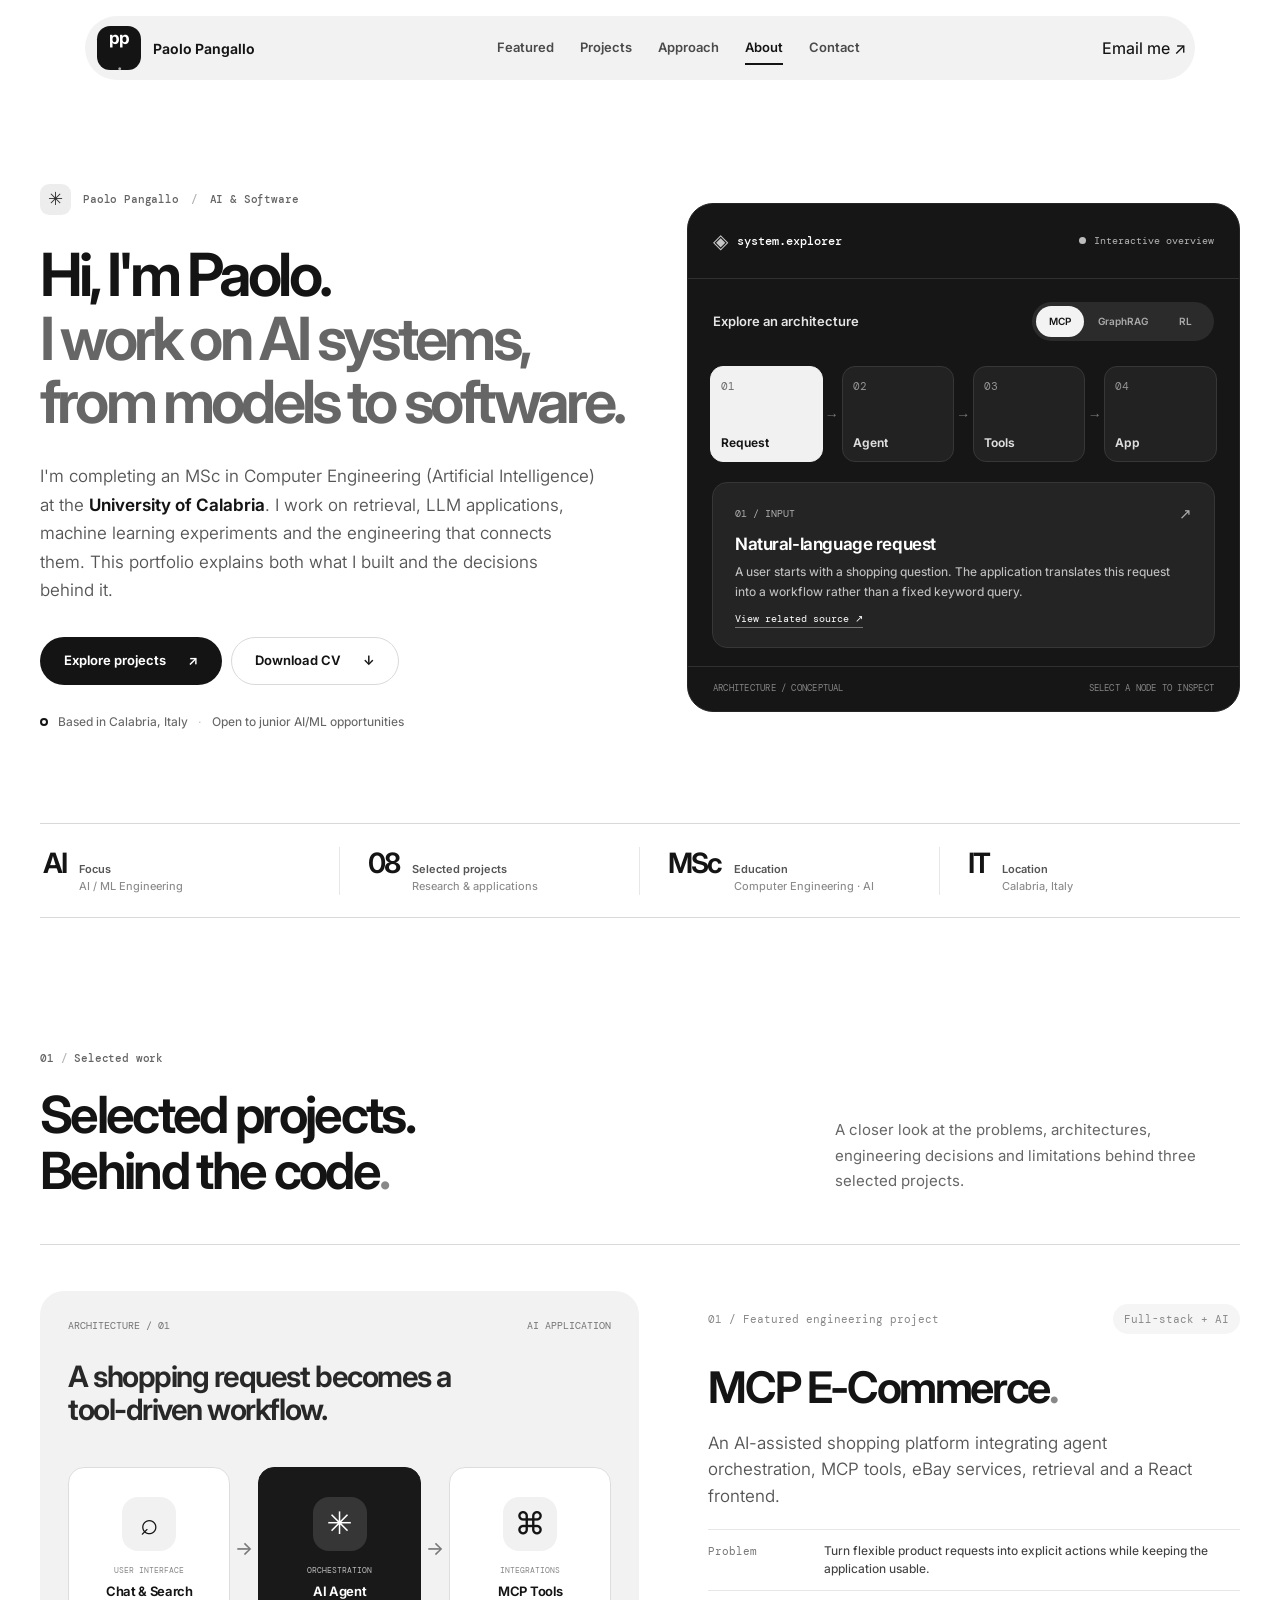
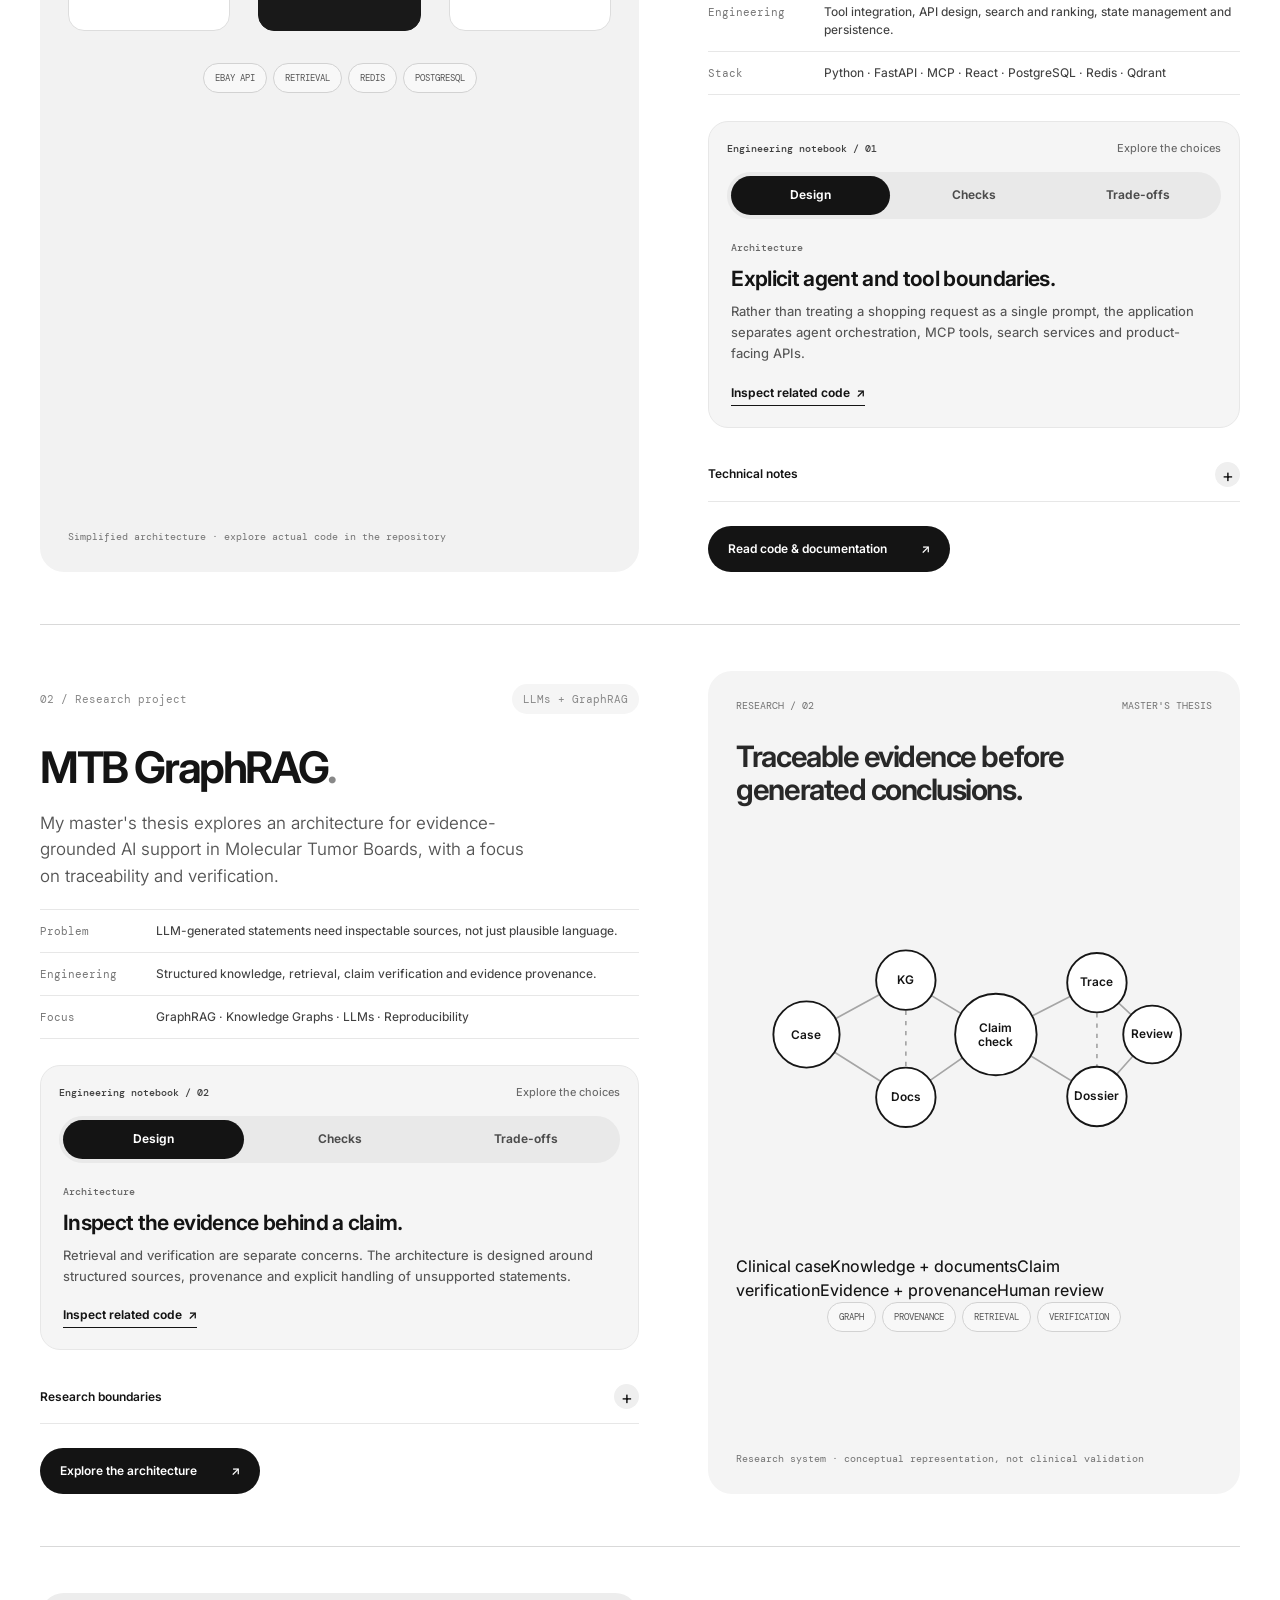
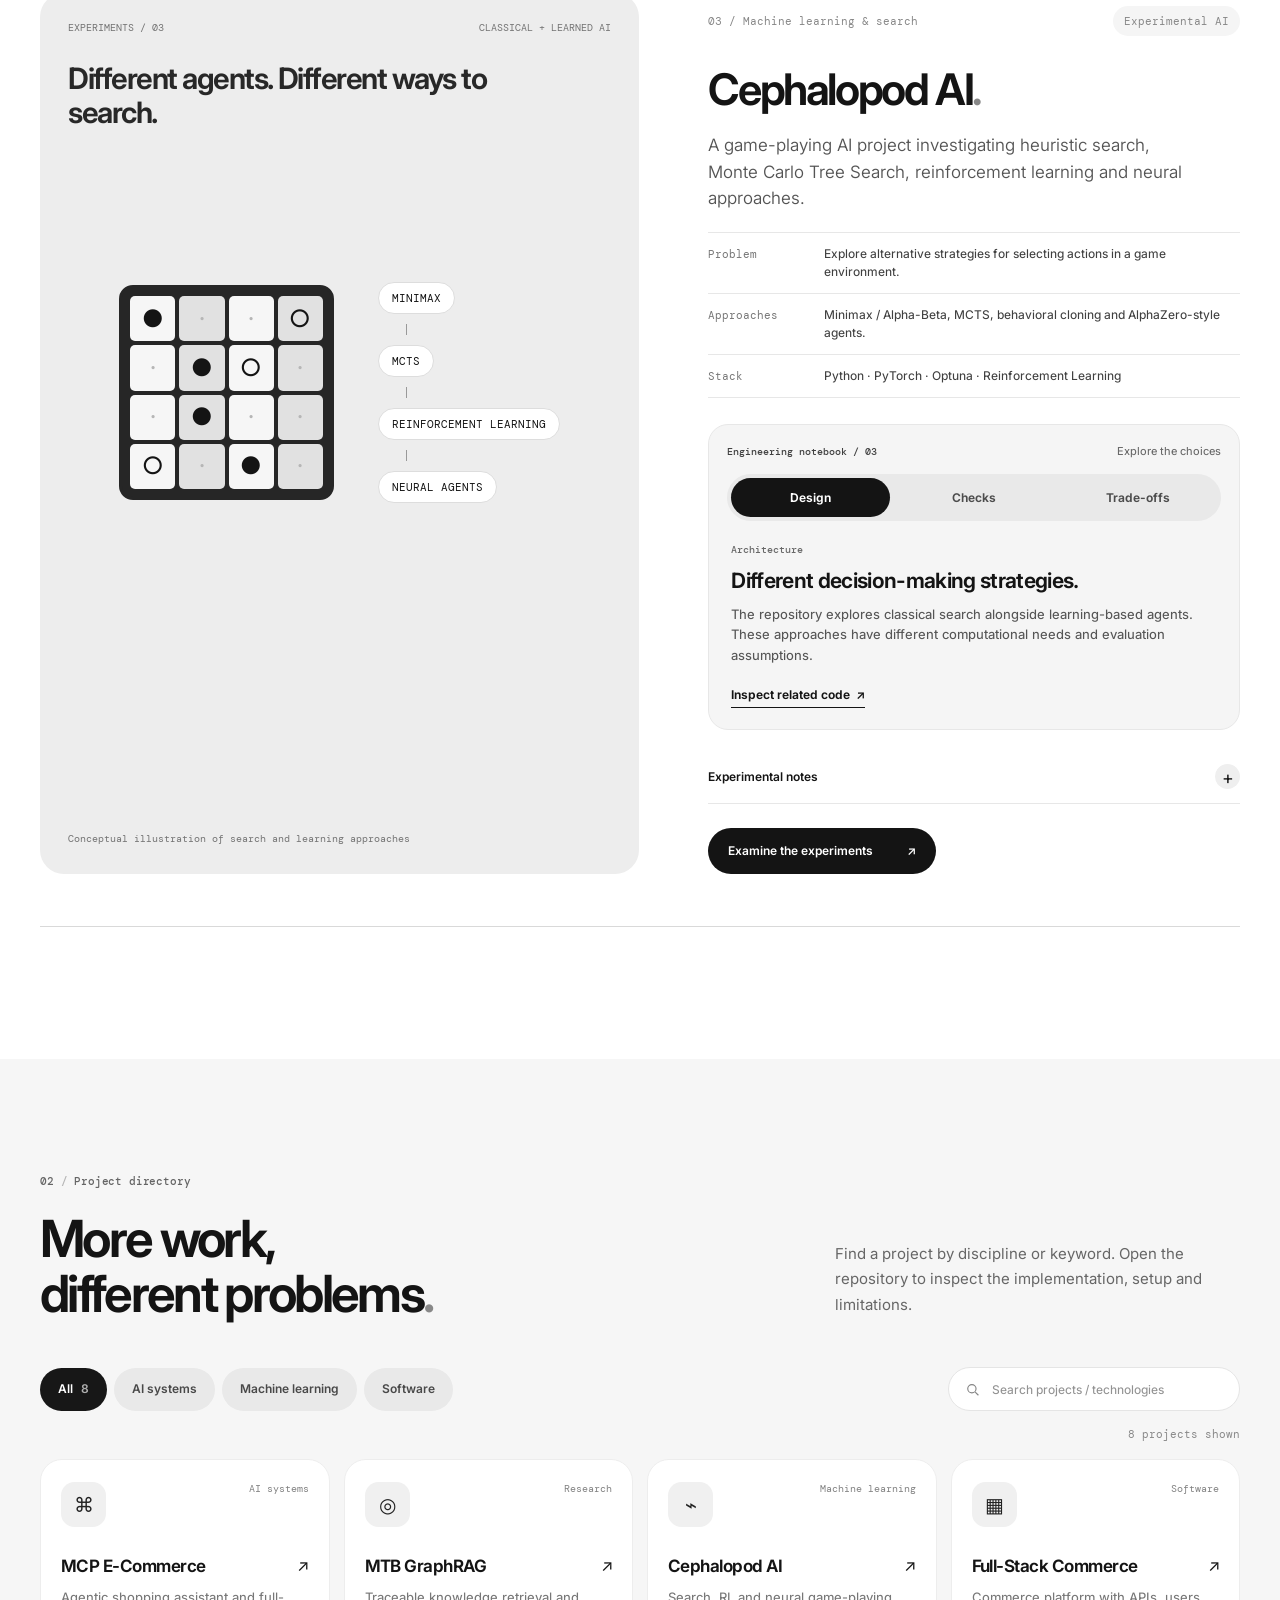
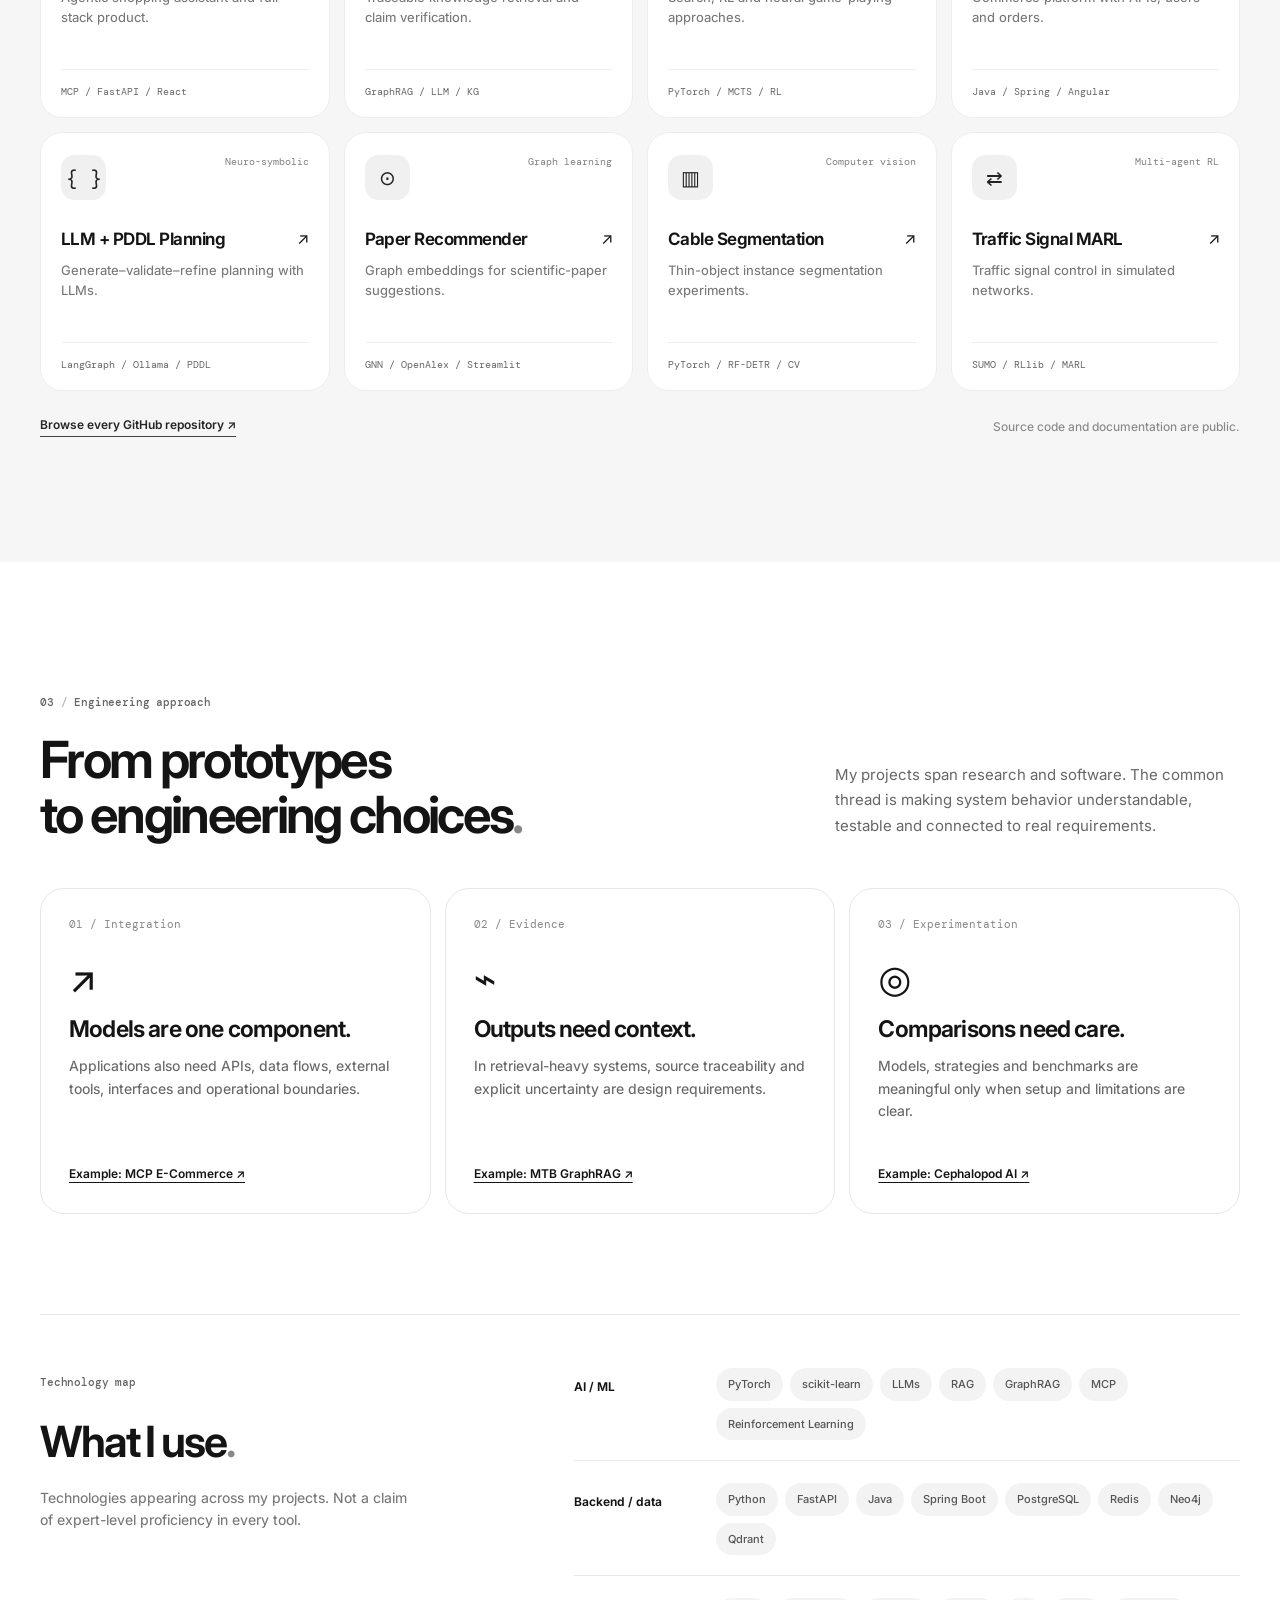
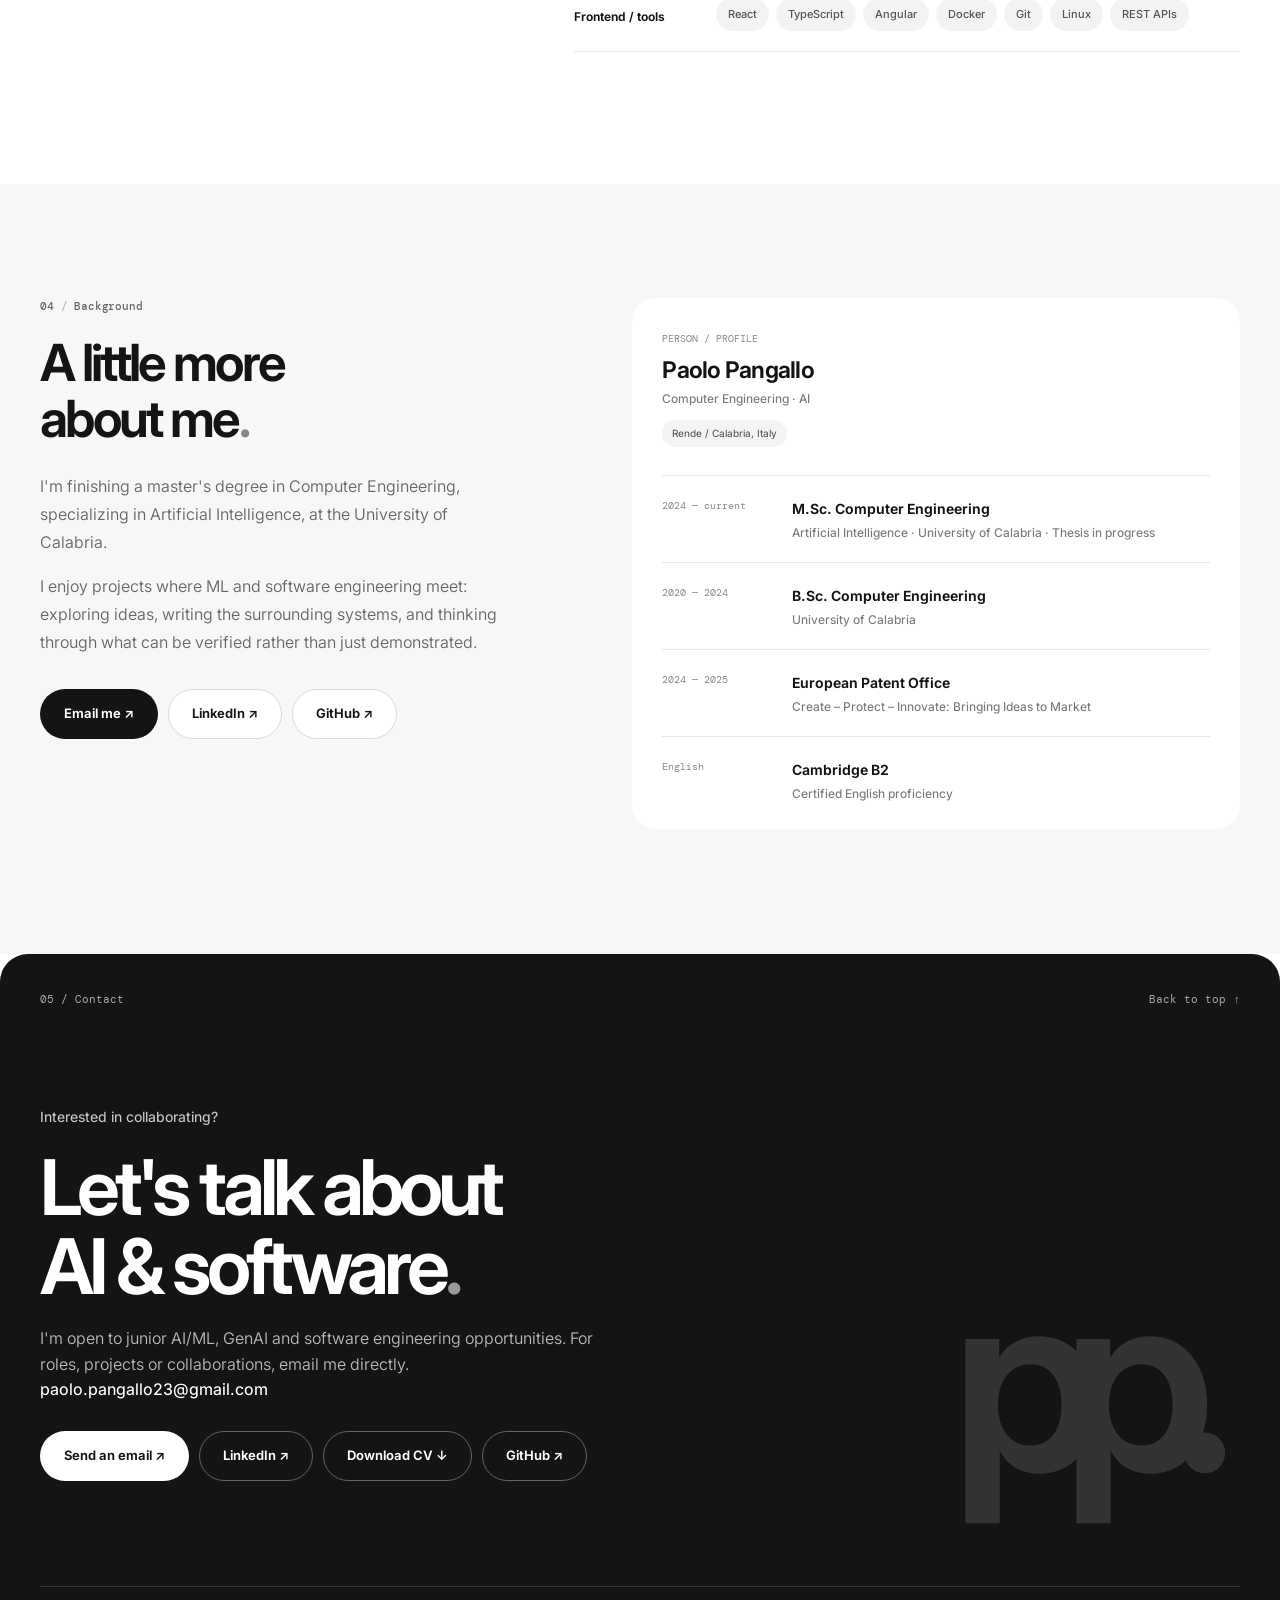
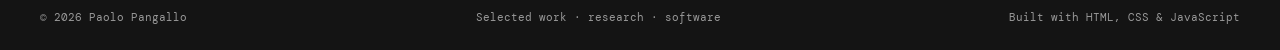
==== commit 223ce86c: "Make contact clear and add SEO/social metadata" ====
--- a/docs/index.html
+++ b/docs/index.html
@@ -4,20 +4,43 @@
   <meta charset="utf-8" />
   <meta name="viewport" content="width=device-width, initial-scale=1" />
   <meta name="theme-color" content="#ffffff" />
-  <meta name="description" content="Paolo Pangallo — Computer Engineering MSc candidate in Artificial Intelligence. Selected projects in LLM engineering, GraphRAG, machine learning and full-stack systems." />
+  <meta name="description" content="Paolo Pangallo — AI/ML engineering portfolio. Explore projects in LLMs, GraphRAG, agentic workflows, reinforcement learning and full-stack software." />
   <meta property="og:type" content="website" />
   <meta property="og:title" content="Paolo Pangallo — AI / ML Engineering" />
-  <meta property="og:description" content="Selected work, architecture notes and experiments in applied AI, machine learning and software engineering." />
+  <meta property="og:description" content="Explore AI/ML projects, architecture notes and engineering decisions by Paolo Pangallo." />
+  <meta property="og:site_name" content="Paolo Pangallo — Portfolio" />
+  <meta property="og:locale" content="en_US" />
+  <meta property="og:image" content="https://avatars.githubusercontent.com/u/154351366?v=4" />
+  <meta property="og:image:alt" content="Portrait of Paolo Pangallo" />
+  <meta name="twitter:card" content="summary" />
+  <meta name="twitter:title" content="Paolo Pangallo — AI / ML Engineering" />
+  <meta name="twitter:description" content="AI/ML projects, engineering decisions and selected work." />
+  <meta name="twitter:image" content="https://avatars.githubusercontent.com/u/154351366?v=4" />
   <link rel="canonical" href="https://paolopangallo.github.io/PaoloPangallo/" />
+  <link rel="sitemap" type="application/xml" href="https://paolopangallo.github.io/PaoloPangallo/sitemap.xml" />
   <meta property="og:url" content="https://paolopangallo.github.io/PaoloPangallo/" />
   <meta name="robots" content="index,follow" />
-  <title>Paolo Pangallo — AI / ML Engineering</title>
+  <title>Paolo Pangallo | AI/ML Engineer Portfolio &amp; Projects</title>
+  <script type="application/ld+json">
+  {
+    "@context": "https://schema.org",
+    "@type": "Person",
+    "name": "Paolo Pangallo",
+    "url": "https://paolopangallo.github.io/PaoloPangallo/",
+    "image": "https://avatars.githubusercontent.com/u/154351366?v=4",
+    "email": "mailto:paolo.pangallo23@gmail.com",
+    "jobTitle": "AI/ML Engineering MSc Candidate",
+    "alumniOf": {"@type": "CollegeOrUniversity", "name": "University of Calabria"},
+    "knowsAbout": ["Machine Learning", "Large Language Models", "GraphRAG", "Software Engineering", "Reinforcement Learning"],
+    "sameAs": ["https://github.com/PaoloPangallo", "https://www.linkedin.com/in/paolo-pangallo-9aa456170/"]
+  }
+  </script>
   <link rel="icon" href="./favicon.svg" type="image/svg+xml" />
   <link rel="preconnect" href="https://fonts.googleapis.com" />
   <link rel="preconnect" href="https://fonts.gstatic.com" crossorigin />
   <link href="https://fonts.googleapis.com/css2?family=DM+Mono:wght@400;500&family=Inter:wght@300;400;450;500;550;600;650;700;750&display=swap" rel="stylesheet" />
-  <link rel="stylesheet" href="./style.css?v=5" />
-  <script src="./script.js?v=5" defer></script>
+  <link rel="stylesheet" href="./style.css?v=6" />
+  <script src="./script.js?v=6" defer></script>
 </head>
 <body>
   <a class="skip-link" href="#main">Skip to content</a>
@@ -27,14 +50,14 @@
     <nav class="site-nav" aria-label="Main navigation">
       <a class="nav-identity" href="#top" aria-label="Paolo Pangallo — home"><span class="nav-mark">pp<span>.</span></span><span class="nav-name">Paolo Pangallo</span></a>
       <div class="nav-links" id="nav-links">
-        <a href="#work">Work</a><a href="#explore">Explorer</a><a href="#approach">Approach</a><a href="#about">About</a>
+        <a href="#work">Featured</a><a href="#explore">Projects</a><a href="#approach">Approach</a><a href="#about">About</a><a href="#contact">Contact</a>
       </div>
       <div class="nav-actions">
-        <a class="nav-github" href="https://github.com/PaoloPangallo" target="_blank" rel="noopener noreferrer" aria-label="GitHub profile, opens in a new tab">GitHub <span aria-hidden="true">↗</span></a>
+        <a class="nav-contact" href="mailto:paolo.pangallo23@gmail.com" aria-label="Email Paolo Pangallo">Email me <span aria-hidden="true">↗</span></a>
         <button class="menu-toggle" id="menu-toggle" type="button" aria-expanded="false" aria-controls="mobile-menu" aria-label="Open menu"><span></span><span></span></button>
       </div>
     </nav>
-    <div class="mobile-menu" id="mobile-menu" hidden><a href="#work">Work</a><a href="#explore">Explorer</a><a href="#approach">Approach</a><a href="#about">About</a><a href="#contact">Contact</a></div>
+    <div class="mobile-menu" id="mobile-menu" hidden><a href="#work">Featured</a><a href="#explore">Projects</a><a href="#approach">Approach</a><a href="#about">About</a><a href="#contact">Contact</a></div>
   </header>
 
   <main id="main">
@@ -92,6 +115,7 @@
       <article class="case-row case-reverse" id="case-mtb">
         <div class="case-art case-art-mtb"><div class="art-bar"><span>RESEARCH / 02</span><span>MASTER'S THESIS</span></div><div class="art-title">Traceable evidence before generated conclusions.</div>
           <svg class="mtb-art-diagram" viewBox="0 0 560 280" role="img" aria-label="Conceptual graph from clinical case to knowledge, evidence, claim verification and human review"><g stroke="#a5a5a5" stroke-width="2" fill="none"><path d="M83 136 L200 72 L306 136 L425 75 L490 136"/><path d="M83 136 L200 210 L306 136 L425 209 L490 136"/><path d="M200 72 L200 210 M425 75 L425 209" stroke-dasharray="5 7"/></g><g fill="#fff" stroke="#161616" stroke-width="2.2"><circle cx="83" cy="136" r="39"/><circle cx="200" cy="72" r="35"/><circle cx="200" cy="210" r="35"/><circle cx="306" cy="136" r="48"/><circle cx="425" cy="75" r="35"/><circle cx="425" cy="209" r="35"/><circle cx="490" cy="136" r="34"/></g><g text-anchor="middle" font-family="Inter,Arial,sans-serif" fill="#141414" font-weight="600" font-size="14"><text x="83" y="141">Case</text><text x="200" y="76">KG</text><text x="200" y="214">Docs</text><text x="306" y="133">Claim</text><text x="306" y="149">check</text><text x="425" y="79">Trace</text><text x="425" y="213">Dossier</text><text x="490" y="140">Review</text></g></svg>
+          <div class="mtb-mobile-flow" aria-label="Simplified evidence workflow for small screens"><span>Clinical case</span><span>Knowledge + documents</span><span>Claim verification</span><span>Evidence + provenance</span><span>Human review</span></div>
           <div class="art-subsystem"><span>GRAPH</span><span>PROVENANCE</span><span>RETRIEVAL</span><span>VERIFICATION</span></div><div class="art-caption">Research system · conceptual representation, not clinical validation</div>
         </div>
         <div class="case-content"><div class="case-number"><span>02 / Research project</span><span class="case-status">LLMs + GraphRAG</span></div><h3>MTB GraphRAG<span class="dot">.</span></h3><p class="case-summary">My master's thesis explores an architecture for evidence-grounded AI support in Molecular Tumor Boards, with a focus on traceability and verification.</p><dl class="case-facts"><div><dt>Problem</dt><dd>LLM-generated statements need inspectable sources, not just plausible language.</dd></div><div><dt>Engineering</dt><dd>Structured knowledge, retrieval, claim verification and evidence provenance.</dd></div><div><dt>Focus</dt><dd>GraphRAG · Knowledge Graphs · LLMs · Reproducibility</dd></div></dl>
@@ -159,9 +183,9 @@
       <div class="toolkit"><div class="toolkit-intro"><span class="section-index">Technology map</span><h3>What I use<span class="dot">.</span></h3><p>Technologies appearing across my projects. Not a claim of expert-level proficiency in every tool.</p></div><div class="skill-groups"><div class="skill-group"><h4>AI / ML</h4><div class="skill-tags"><span>PyTorch</span><span>scikit-learn</span><span>LLMs</span><span>RAG</span><span>GraphRAG</span><span>MCP</span><span>Reinforcement Learning</span></div></div><div class="skill-group"><h4>Backend / data</h4><div class="skill-tags"><span>Python</span><span>FastAPI</span><span>Java</span><span>Spring Boot</span><span>PostgreSQL</span><span>Redis</span><span>Neo4j</span><span>Qdrant</span></div></div><div class="skill-group"><h4>Frontend / tools</h4><div class="skill-tags"><span>React</span><span>TypeScript</span><span>Angular</span><span>Docker</span><span>Git</span><span>Linux</span><span>REST APIs</span></div></div></div></div>
     </section>
 
-    <section class="about-section section-gap" id="about" aria-labelledby="about-title"><div class="wrap about-layout"><div class="about-left"><div class="section-index">04 <span>/</span> Background</div><h2 id="about-title">A little more<br/>about me<span class="dot">.</span></h2><p>I'm finishing a master's degree in Computer Engineering, specializing in Artificial Intelligence, at the University of Calabria.</p><p>I enjoy projects where ML and software engineering meet: exploring ideas, writing the surrounding systems, and thinking through what can be verified rather than just demonstrated.</p><div class="about-links"><a class="btn btn-dark" href="https://www.linkedin.com/in/paolo-pangallo-9aa456170/" target="_blank" rel="noopener noreferrer">Connect on LinkedIn ↗</a><a class="btn btn-stroke" href="https://github.com/PaoloPangallo" target="_blank" rel="noopener noreferrer">My GitHub ↗</a></div></div><div class="about-right"><div class="about-photo"><img src="https://avatars.githubusercontent.com/u/154351366?v=4" alt="Paolo Pangallo — GitHub profile photo" width="144" height="144" loading="lazy" /><div><span class="small-overline">PERSON / PROFILE</span><h3>Paolo Pangallo</h3><p>Computer Engineering · AI</p><span class="photo-place">Rende / Calabria, Italy</span></div></div><div class="background-list"><div><span>2024 — current</span><div><strong>M.Sc. Computer Engineering</strong><p>Artificial Intelligence · University of Calabria · Thesis in progress</p></div></div><div><span>2020 — 2024</span><div><strong>B.Sc. Computer Engineering</strong><p>University of Calabria</p></div></div><div><span>2024 — 2025</span><div><strong>European Patent Office</strong><p>Create – Protect – Innovate: Bringing Ideas to Market</p></div></div><div><span>English</span><div><strong>Cambridge B2</strong><p>Certified English proficiency</p></div></div></div></div></div></section>
+    <section class="about-section section-gap" id="about" aria-labelledby="about-title"><div class="wrap about-layout"><div class="about-left"><div class="section-index">04 <span>/</span> Background</div><h2 id="about-title">A little more<br/>about me<span class="dot">.</span></h2><p>I'm finishing a master's degree in Computer Engineering, specializing in Artificial Intelligence, at the University of Calabria.</p><p>I enjoy projects where ML and software engineering meet: exploring ideas, writing the surrounding systems, and thinking through what can be verified rather than just demonstrated.</p><div class="about-links"><a class="btn btn-dark" href="mailto:paolo.pangallo23@gmail.com">Email me ↗</a><a class="btn btn-stroke" href="https://www.linkedin.com/in/paolo-pangallo-9aa456170/" target="_blank" rel="noopener noreferrer">LinkedIn ↗</a><a class="btn btn-stroke" href="https://github.com/PaoloPangallo" target="_blank" rel="noopener noreferrer">GitHub ↗</a></div></div><div class="about-right"><div class="about-photo"><img src="https://avatars.githubusercontent.com/u/154351366?v=4" alt="Paolo Pangallo — GitHub profile photo" width="144" height="144" loading="lazy" /><div><span class="small-overline">PERSON / PROFILE</span><h3>Paolo Pangallo</h3><p>Computer Engineering · AI</p><span class="photo-place">Rende / Calabria, Italy</span></div></div><div class="background-list"><div><span>2024 — current</span><div><strong>M.Sc. Computer Engineering</strong><p>Artificial Intelligence · University of Calabria · Thesis in progress</p></div></div><div><span>2020 — 2024</span><div><strong>B.Sc. Computer Engineering</strong><p>University of Calabria</p></div></div><div><span>2024 — 2025</span><div><strong>European Patent Office</strong><p>Create – Protect – Innovate: Bringing Ideas to Market</p></div></div><div><span>English</span><div><strong>Cambridge B2</strong><p>Certified English proficiency</p></div></div></div></div></div></section>
 
-    <footer class="site-footer" id="contact"><div class="wrap"><div class="footer-top"><span>05 / Contact</span><a href="#top">Back to top ↑</a></div><div class="footer-main"><div><p class="footer-kicker">Interested in collaborating?</p><h2>Let's talk about<br/>AI &amp; software<span>.</span></h2><p>I'm exploring junior opportunities in AI/ML, GenAI and software engineering. If a project or role looks relevant, you can reach me through LinkedIn.</p><div class="footer-buttons"><a class="btn btn-white" href="https://www.linkedin.com/in/paolo-pangallo-9aa456170/" target="_blank" rel="noopener noreferrer">Contact on LinkedIn ↗</a><a class="btn btn-black-outline" href="./Paolo_Pangallo_CV.pdf" download="Paolo_Pangallo_CV.pdf" type="application/pdf">Download CV ↓</a><a class="btn btn-black-outline" href="https://github.com/PaoloPangallo" target="_blank" rel="noopener noreferrer">GitHub ↗</a></div></div><div class="footer-mark" aria-hidden="true">pp.</div></div><div class="footer-bottom"><span>© <span id="year">2026</span> Paolo Pangallo</span><span>Selected work · research · software</span><span>Built with HTML, CSS &amp; JavaScript</span></div></div></footer>
+    <footer class="site-footer" id="contact"><div class="wrap"><div class="footer-top"><span>05 / Contact</span><a href="#top">Back to top ↑</a></div><div class="footer-main"><div><p class="footer-kicker">Interested in collaborating?</p><h2>Let's talk about<br/>AI &amp; software<span>.</span></h2><p>I'm open to junior AI/ML, GenAI and software engineering opportunities. For roles, projects or collaborations, email me directly.</p><a class="contact-address" href="mailto:paolo.pangallo23@gmail.com">paolo.pangallo23@gmail.com</a><div class="footer-buttons"><a class="btn btn-white" href="mailto:paolo.pangallo23@gmail.com">Send an email ↗</a><a class="btn btn-black-outline" href="https://www.linkedin.com/in/paolo-pangallo-9aa456170/" target="_blank" rel="noopener noreferrer">LinkedIn ↗</a><a class="btn btn-black-outline" href="./Paolo_Pangallo_CV.pdf" download="Paolo_Pangallo_CV.pdf" type="application/pdf">Download CV ↓</a><a class="btn btn-black-outline" href="https://github.com/PaoloPangallo" target="_blank" rel="noopener noreferrer">GitHub ↗</a></div></div><div class="footer-mark" aria-hidden="true">pp.</div></div><div class="footer-bottom"><span>© <span id="year">2026</span> Paolo Pangallo</span><span>Selected work · research · software</span><span>Built with HTML, CSS &amp; JavaScript</span></div></div></footer>
   </main>
 </body>
 </html>
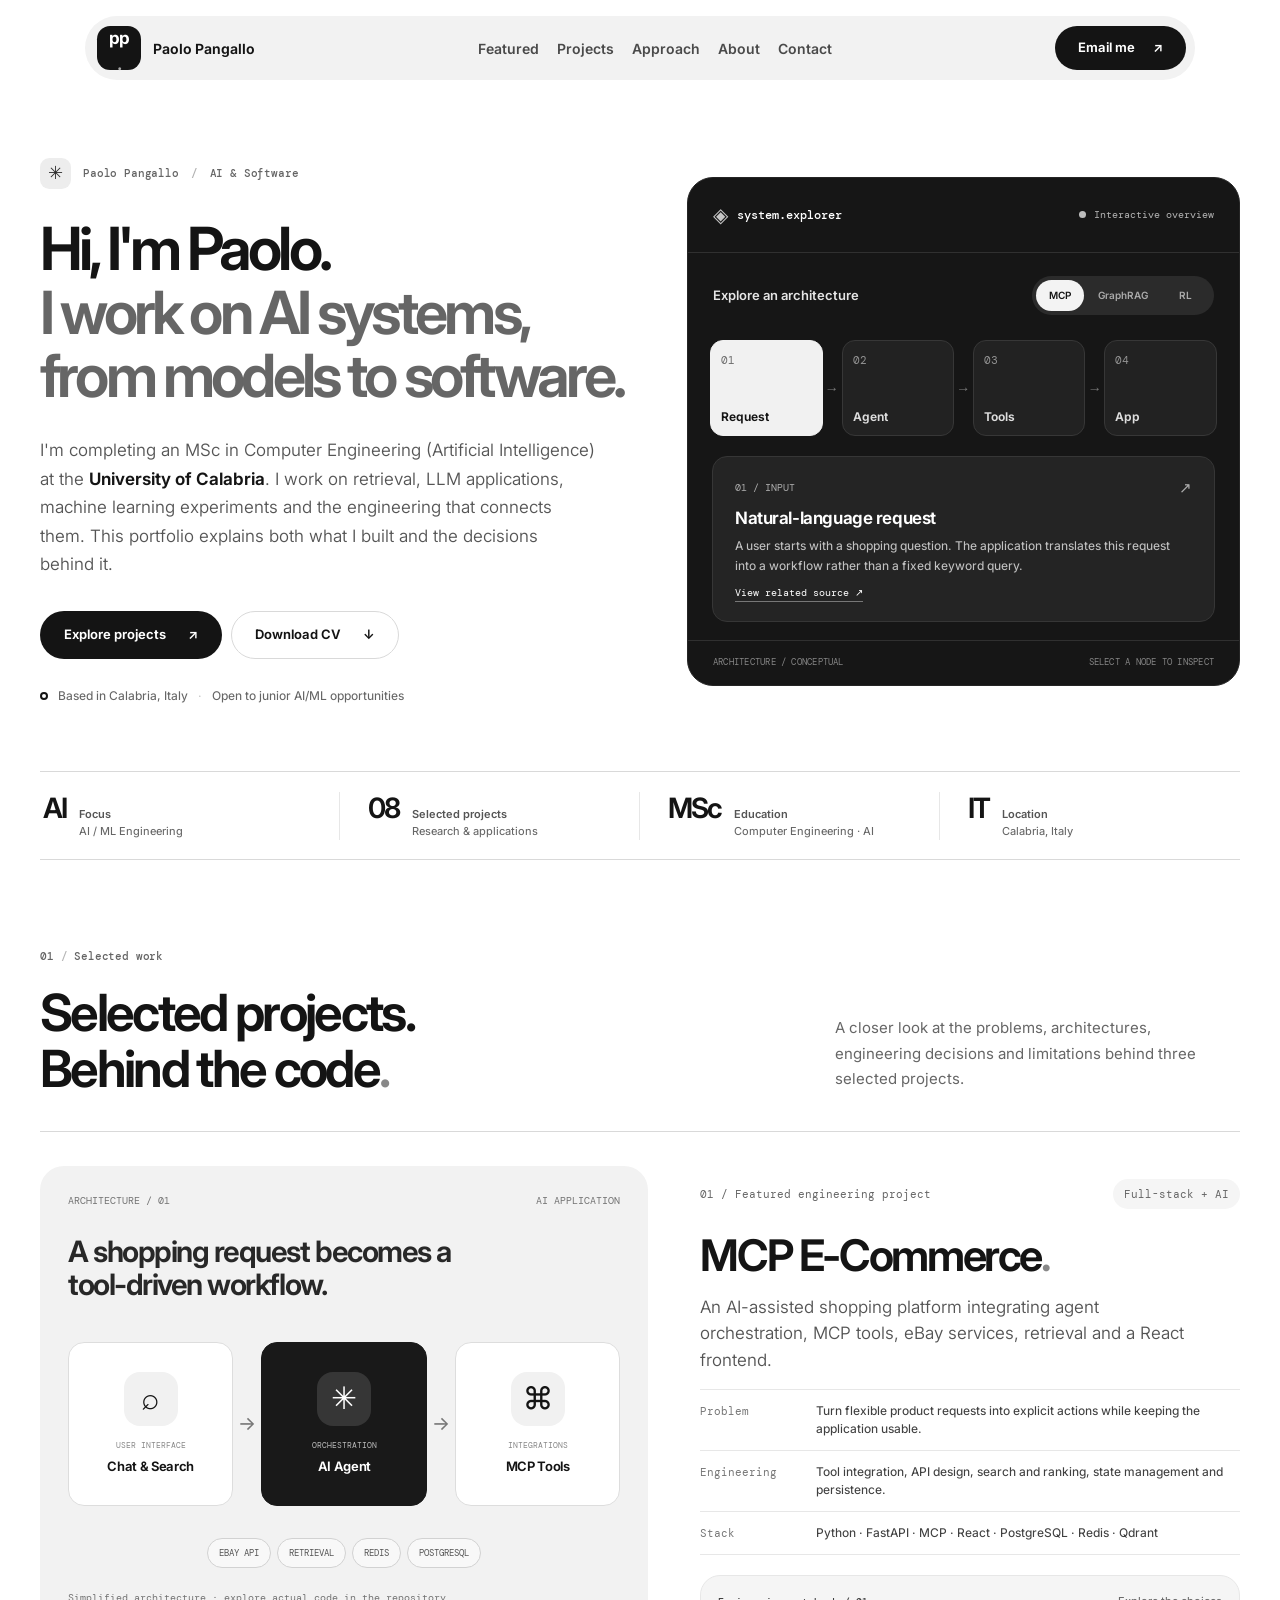
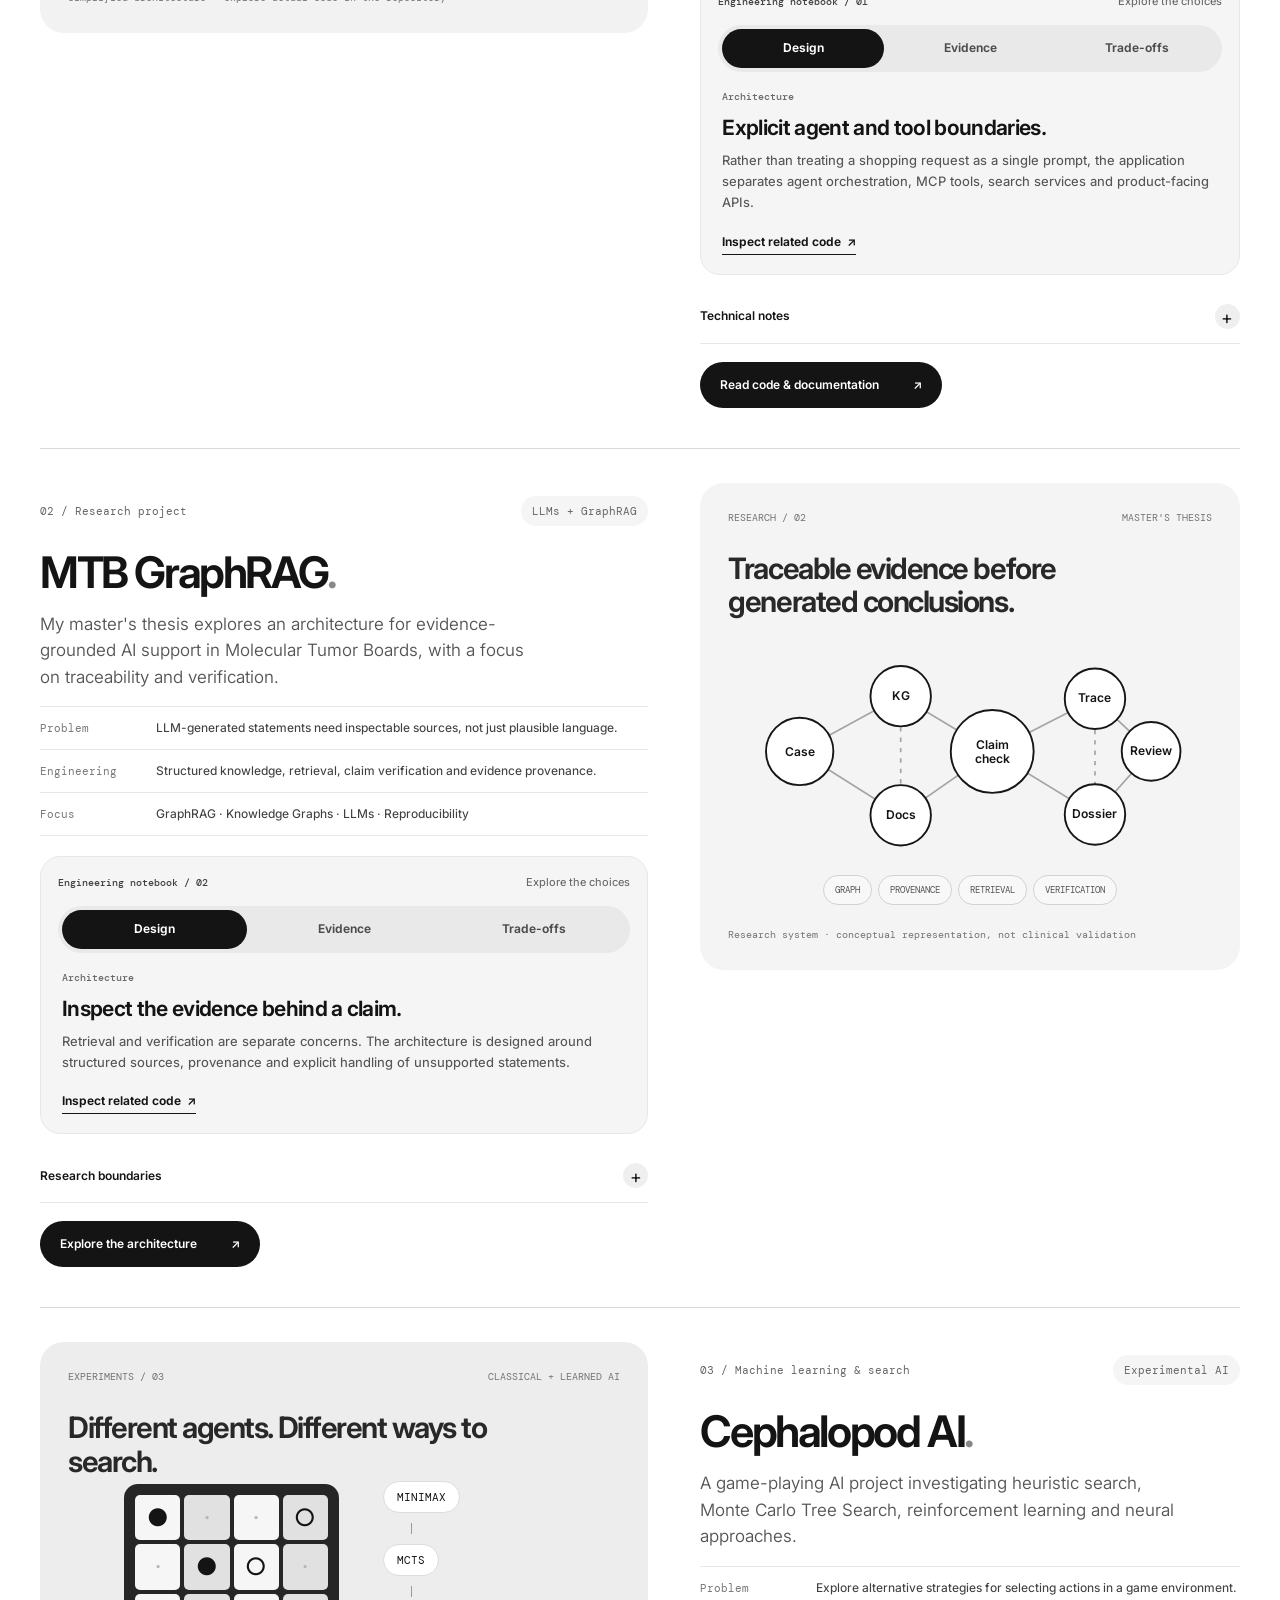
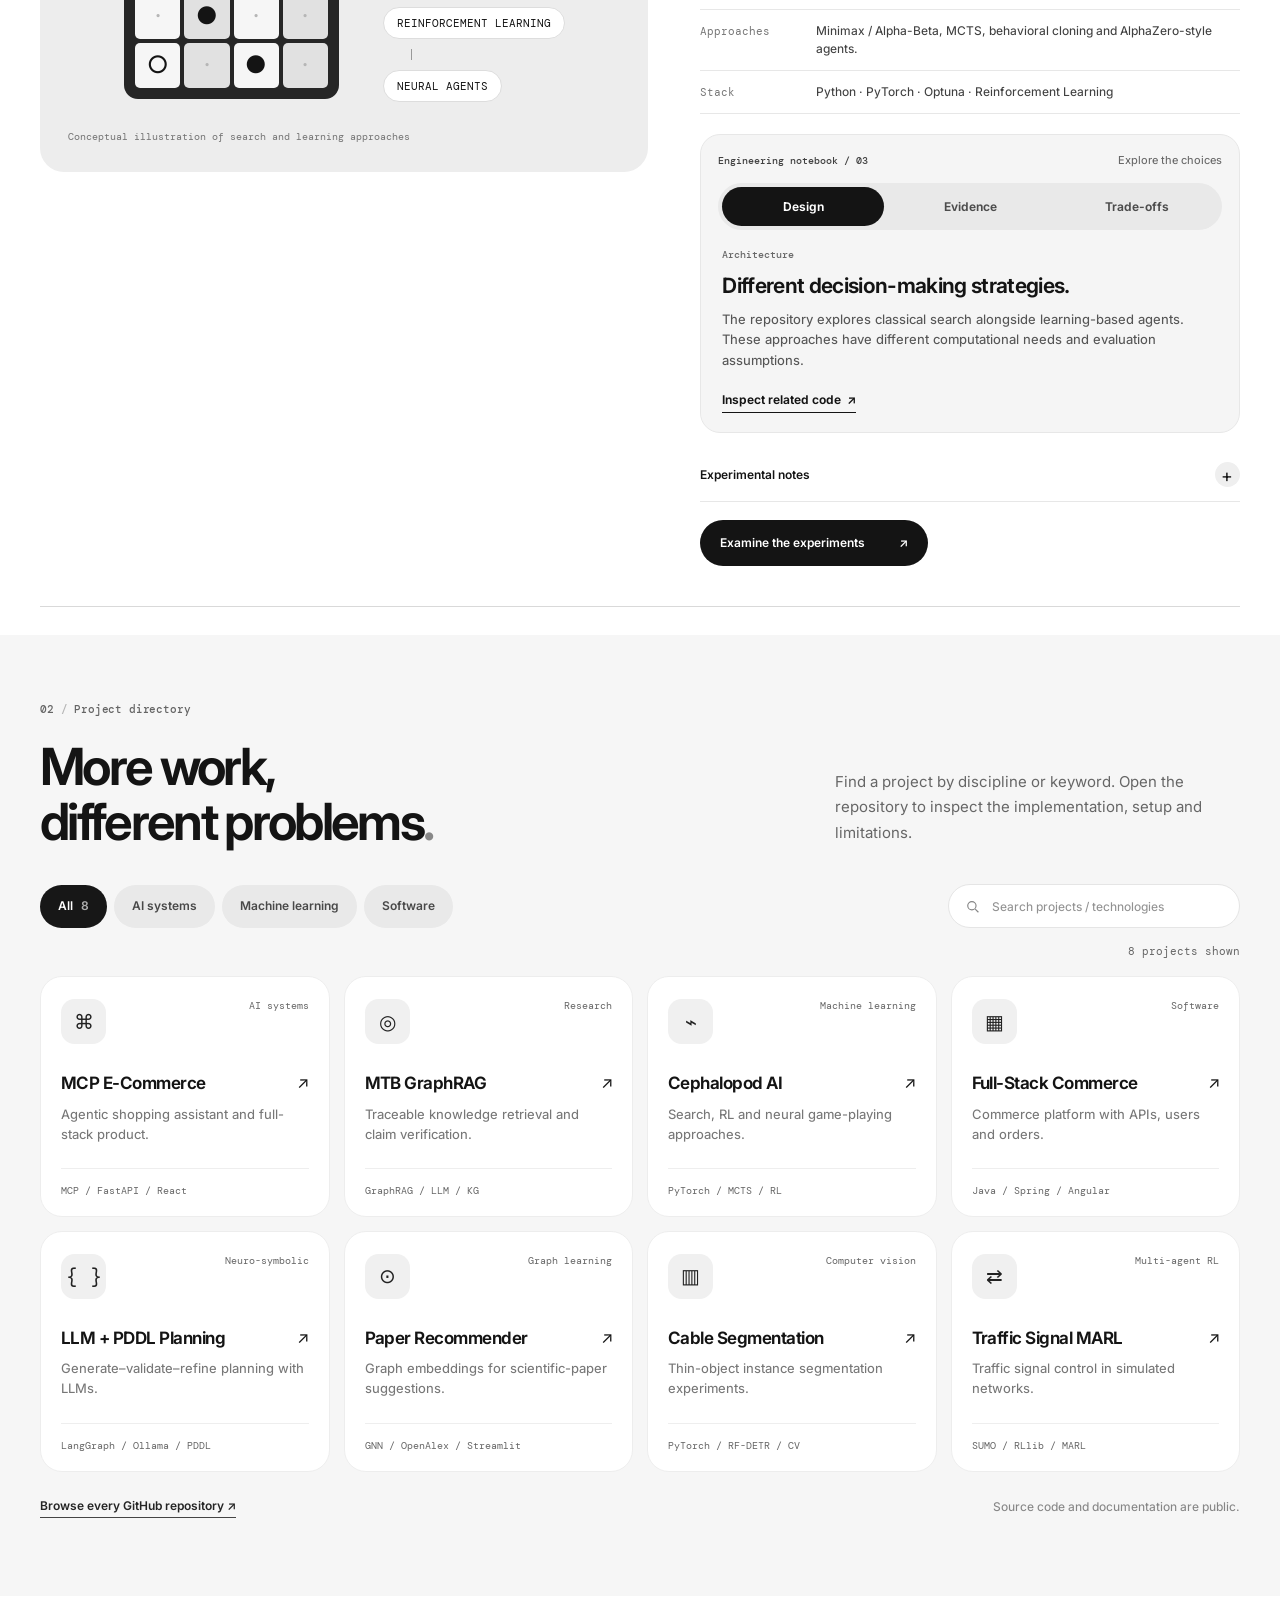
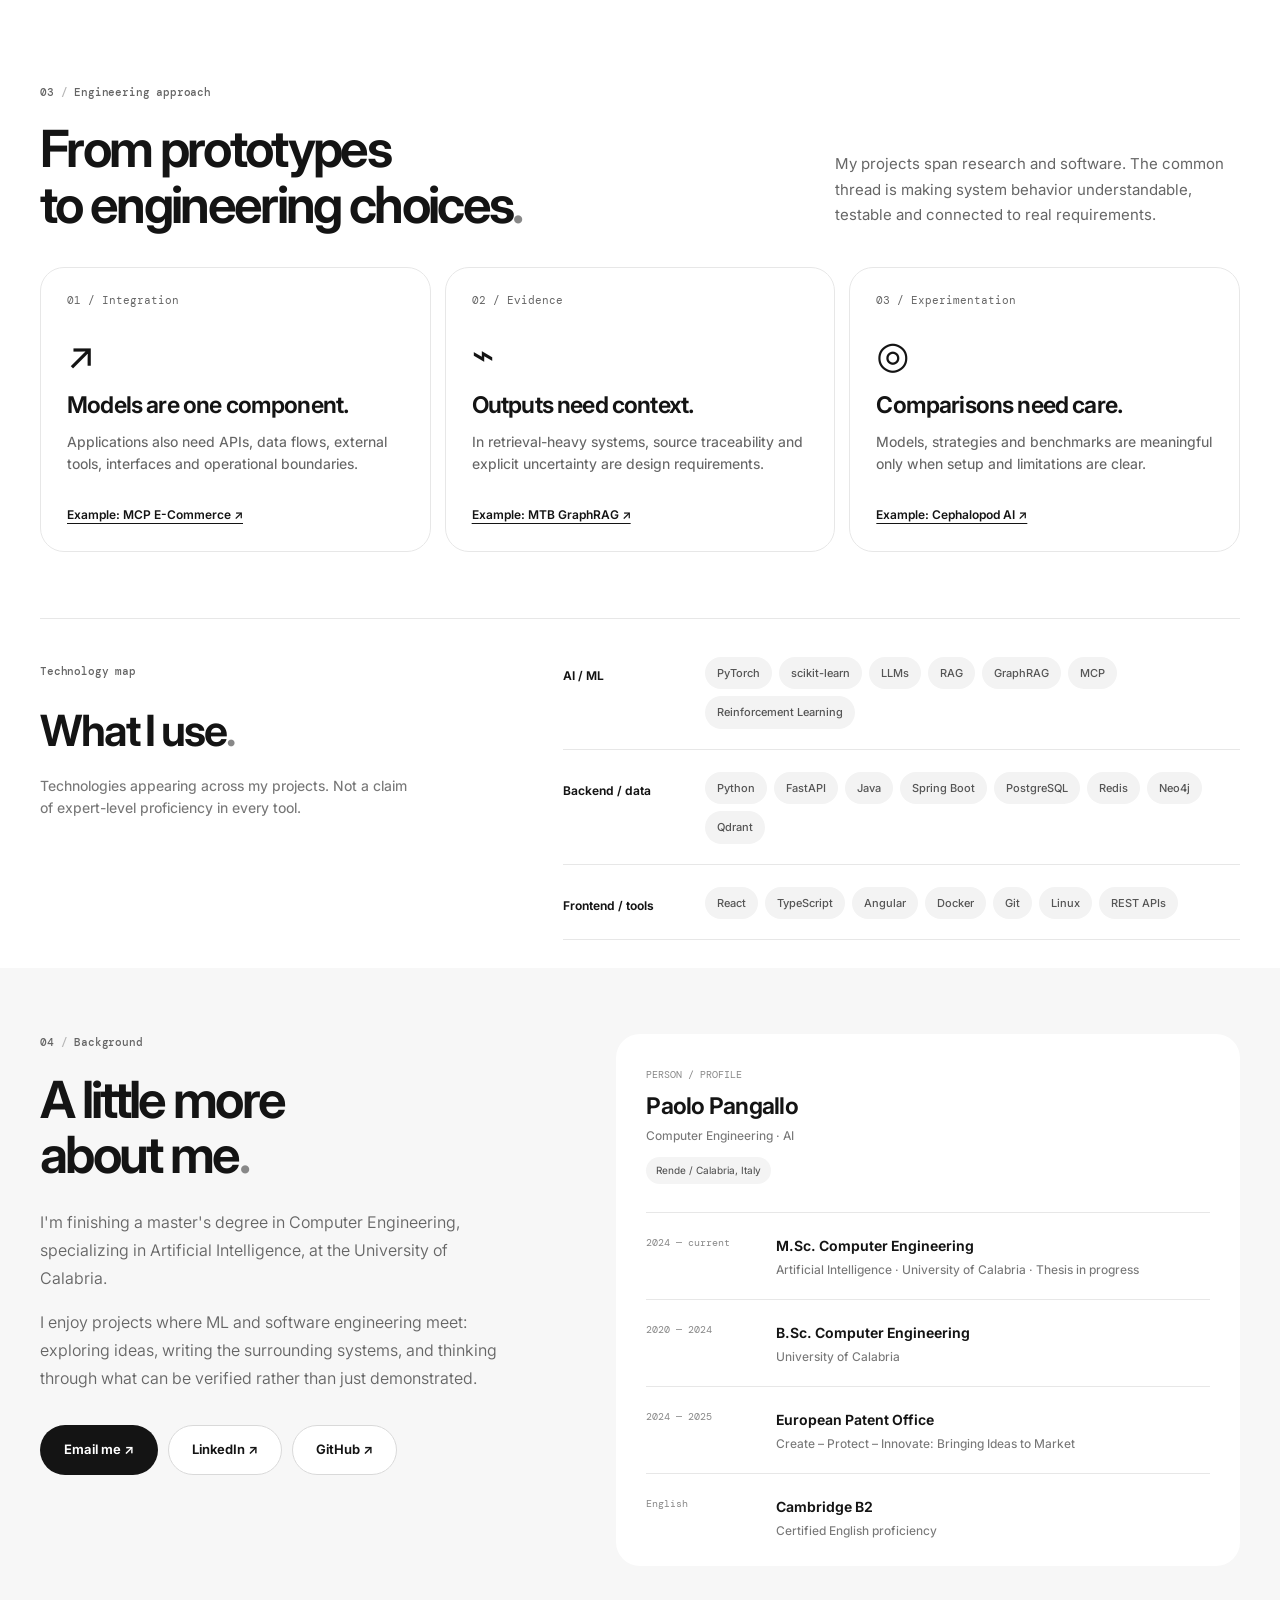
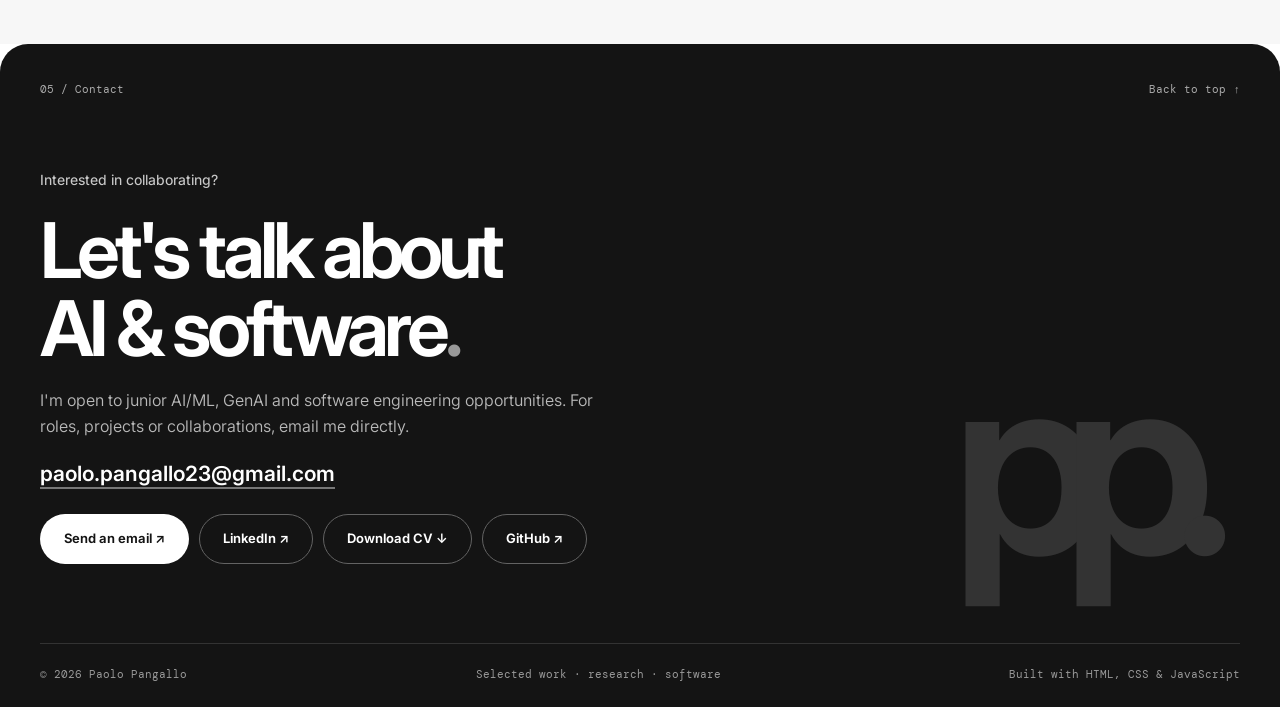
==== commit 302d55ef: "Label project verification tabs as evidence" ====
--- a/docs/index.html
+++ b/docs/index.html
@@ -96,7 +96,7 @@
             <div class="decision-lab-heading"><span class="decision-kicker">Engineering notebook / 01</span><span class="decision-hint">Explore the choices</span></div>
             <div class="decision-tabs" role="group" aria-label="MCP E-Commerce technical topics">
               <button class="decision-tab selected" data-view="design" type="button" aria-pressed="true">Design</button>
-              <button class="decision-tab" data-view="checks" type="button" aria-pressed="false">Checks</button>
+              <button class="decision-tab" data-view="checks" type="button" aria-pressed="false">Evidence</button>
               <button class="decision-tab" data-view="tradeoffs" type="button" aria-pressed="false">Trade-offs</button>
             </div>
             <div class="decision-output" aria-live="polite" aria-atomic="true">
@@ -123,7 +123,7 @@
             <div class="decision-lab-heading"><span class="decision-kicker">Engineering notebook / 02</span><span class="decision-hint">Explore the choices</span></div>
             <div class="decision-tabs" role="group" aria-label="MTB GraphRAG technical topics">
               <button class="decision-tab selected" data-view="design" type="button" aria-pressed="true">Design</button>
-              <button class="decision-tab" data-view="checks" type="button" aria-pressed="false">Checks</button>
+              <button class="decision-tab" data-view="checks" type="button" aria-pressed="false">Evidence</button>
               <button class="decision-tab" data-view="tradeoffs" type="button" aria-pressed="false">Trade-offs</button>
             </div>
             <div class="decision-output" aria-live="polite" aria-atomic="true">
@@ -146,7 +146,7 @@
             <div class="decision-lab-heading"><span class="decision-kicker">Engineering notebook / 03</span><span class="decision-hint">Explore the choices</span></div>
             <div class="decision-tabs" role="group" aria-label="Cephalopod AI technical topics">
               <button class="decision-tab selected" data-view="design" type="button" aria-pressed="true">Design</button>
-              <button class="decision-tab" data-view="checks" type="button" aria-pressed="false">Checks</button>
+              <button class="decision-tab" data-view="checks" type="button" aria-pressed="false">Evidence</button>
               <button class="decision-tab" data-view="tradeoffs" type="button" aria-pressed="false">Trade-offs</button>
             </div>
             <div class="decision-output" aria-live="polite" aria-atomic="true">
--- a/docs/style.css
+++ b/docs/style.css
@@ -1,5 +1,5 @@
 /* Paolo Pangallo · portfolio v4. Original implementation based on the supplied monochrome visual direction. */
-:root{--ink:#141414;--ink-2:#282828;--muted:#686868;--faint:#aaa;--page:#fff;--soft:#f5f5f5;--soft-2:#efefef;--line:#e7e7e7;--line-2:#d9d9d9;--font:Inter,system-ui,-apple-system,"Helvetica Neue",Arial,sans-serif;--mono:"DM Mono",ui-monospace,Consolas,monospace;--round:24px}
+:root{--ink:#141414;--ink-2:#282828;--muted:#686868;--faint:#aaa;--page:#fff;--soft:#f5f5f5;--soft-2:#efefef;--line:#e7e7e7;--line-2:#d9d9d9;--font:Inter,system-ui,-apple-system,"Helvetica Neue",Arial,sans-serif;--mono:"DM Mono",ui-monospace,Consolas,monospace;--round:24px;--section-space:88px;--panel-top-gap:28px;--panel-pad-top:66px}
 *,*::before,*::after{box-sizing:border-box}
 html{scroll-behavior:smooth;scroll-padding-top:115px}
 body{margin:0;background:var(--page);color:var(--ink);font-family:var(--font);font-size:16px;font-weight:450;line-height:1.5;-webkit-font-smoothing:antialiased}
@@ -7,7 +7,7 @@
 button:focus-visible,a:focus-visible,summary:focus-visible,input:focus-visible{outline:2px solid var(--ink);outline-offset:4px}
 img,svg{max-width:100%}svg{display:block}h1,h2,h3,h4,p{margin:0}h1,h2,h3,h4{font-weight:650;letter-spacing:-.032em}b,strong{font-weight:650}
 [hidden]{display:none!important}.sr-only{position:absolute!important;width:1px;height:1px;overflow:hidden;clip:rect(0,0,0,0);white-space:nowrap}
-.wrap{width:min(1232px,calc(100% - 80px));margin-inline:auto}.section-gap{margin-top:132px}.dot{color:#888}.slash{color:#b2b2b2}
+.wrap{width:min(1232px,calc(100% - 80px));margin-inline:auto}.section-gap{margin-top:var(--section-space)}.library-section.section-gap,.about-section.section-gap{margin-top:var(--panel-top-gap)}.dot{color:#888}.slash{color:#b2b2b2}
 .skip-link{position:fixed;top:-100px;left:12px;background:var(--ink);color:#fff;z-index:999;padding:12px 24px;border-radius:999px}.skip-link:focus{top:12px}
 #scroll-progress{position:fixed;z-index:300;top:0;left:0;width:0;height:2px;background:var(--ink);pointer-events:none}
 /* Navigation */
@@ -15,8 +15,8 @@
 .site-nav{display:flex;align-items:center;gap:32px;justify-content:space-between;padding:8px 9px 8px 10px;border-radius:999px;background:#f2f2f2;min-height:64px}
 .nav-identity{display:flex;align-items:center;gap:12px;white-space:nowrap;font-size:14px;font-weight:650;padding-left:2px}
 .nav-mark{width:44px;height:44px;display:grid;place-items:center;background:var(--ink);color:#fff;font-size:17px;font-weight:700;letter-spacing:-.06em;border-radius:30%}.nav-mark span{color:#a7a7a7}
-.nav-links{display:flex;align-items:center;gap:26px}.nav-links a{font-weight:600;font-size:13px;color:#4a4a4a;transition:color .15s}.nav-links a:hover{color:#000}
-.nav-actions{display:flex;align-items:center;gap:8px}.nav-github{height:44px;display:inline-flex;align-items:center;gap:18px;padding:0 23px;border-radius:999px;background:var(--ink);color:#fff;font-size:13px;font-weight:650;white-space:nowrap;transition:background .2s}.nav-github:hover{background:#303030}
+.nav-links{display:flex;align-items:center;gap:18px}.nav-links a{font-weight:600;font-size:14px;color:#4a4a4a;transition:color .15s}.nav-links a:hover{color:#000}
+.nav-actions{display:flex;align-items:center;gap:8px}.nav-contact{height:44px;display:inline-flex;align-items:center;gap:18px;padding:0 23px;border-radius:999px;background:var(--ink);color:#fff;font-size:13px;font-weight:650;white-space:nowrap;transition:background .2s}.nav-contact:hover{background:#303030}
 .menu-toggle{display:none;width:43px;height:43px;border:0;border-radius:50%;background:#fff;align-items:center;justify-content:center;flex-direction:column;gap:5px}.menu-toggle span{width:17px;height:2px;background:#141414;transition:transform .15s}.menu-toggle.open span:first-child{transform:translateY(3.5px) rotate(45deg)}.menu-toggle.open span:last-child{transform:translateY(-3.5px) rotate(-45deg)}
 .mobile-menu{background:#f5f5f5;margin:8px 8px 0;border-radius:20px;padding:12px;display:grid;gap:4px;border:1px solid var(--line)}.mobile-menu a{padding:12px 18px;border-radius:12px;font-weight:600}.mobile-menu a:hover{background:#fff}
 /* Buttons / type */
@@ -24,7 +24,7 @@
 .btn:hover{transform:translateY(-2px)}.btn-dark{color:#fff;background:var(--ink)}.btn-dark:hover{background:#333}.btn-stroke{background:#fff;border-color:#d9d9d9}.btn-stroke:hover{background:#f7f7f7;border-color:#bfbfbf}
 .eyebrow,.section-index{font-family:var(--mono);font-size:11px;color:#656565;letter-spacing:-.015em}.eyebrow{display:flex;align-items:center;gap:12px}.eyebrow-icon{background:#ededed;width:31px;height:31px;border-radius:30%;display:grid;place-items:center;color:#2d2d2d;font-size:18px}
 /* Hero: rich, but not decorative */
-.hero{display:grid;grid-template-columns:minmax(0,1.04fr) minmax(460px,.96fr);gap:48px;align-items:center;padding-top:104px;padding-bottom:92px}
+.hero{display:grid;grid-template-columns:minmax(0,1.04fr) minmax(460px,.96fr);gap:48px;align-items:center;padding-top:78px;padding-bottom:66px}
 .hero-copy{min-width:0}.hero h1{font-size:clamp(52px,4.65vw,74px);line-height:1.07;margin:28px 0 28px;letter-spacing:-.065em}.hero h1 span{color:#666;letter-spacing:-.064em}
 .lead{max-width:555px;font-size:17px;font-weight:350;line-height:1.68;color:#555}.lead strong{font-weight:650;color:var(--ink)}.hero-buttons{display:flex;gap:9px;flex-wrap:wrap;margin:32px 0 28px}
 .availability{font-size:12px;color:#666;display:flex;align-items:center;gap:10px;flex-wrap:wrap}.availability-dot{width:8px;height:8px;border:2px solid var(--ink);border-radius:50%;display:inline-block}.avail-sep{color:#c6c6c6}
@@ -36,34 +36,34 @@
 .stage-inspector{margin:0 24px 18px;padding:21px 22px 19px;background:#242424;border:1px solid #363636;border-radius:15px;min-height:150px}.inspector-heading{display:flex;justify-content:space-between;align-items:center;color:#adadad;font:10px var(--mono)}.inspector-icon{font-size:15px}.stage-inspector h3{margin:8px 0 5px;font-size:17px;font-weight:650;letter-spacing:-.025em}.stage-inspector p{font-size:12px;color:#c1c1c1;line-height:1.6;min-height:38px}.stage-inspector a{display:inline-block;font:10px var(--mono);color:#fff;border-bottom:1px solid #777;margin-top:11px;padding-bottom:2px}.stage-inspector a:hover{border-color:#fff}
 .stage-bottom{margin-top:auto;padding:15px 25px 17px;border-top:1px solid #303030;display:flex;justify-content:space-between;gap:15px;font:9px var(--mono);color:#858585;letter-spacing:.025em}
 /* Summary strip */
-.snapshot-bar{display:grid;grid-template-columns:repeat(4,1fr);padding:23px 0 22px;border-top:1px solid var(--line-2);border-bottom:1px solid var(--line-2)}
+.snapshot-bar{display:grid;grid-template-columns:repeat(4,1fr);padding:20px 0 19px;border-top:1px solid var(--line-2);border-bottom:1px solid var(--line-2)}
 .snapshot-bar>div{display:grid;grid-template-columns:auto 1fr;column-gap:13px;align-items:baseline;padding:0 28px;border-right:1px solid var(--line)}.snapshot-bar>div:first-child{padding-left:3px}.snapshot-bar>div:last-child{border-right:0}.snapshot-bar strong{font-size:28px;font-weight:650;letter-spacing:-.07em;grid-row:span 2;line-height:1.2}.snapshot-bar span{font-size:11px;color:#555;font-weight:600}.snapshot-bar p{font-size:11px;color:#898989;margin-top:1px}
 /* Section headings */
-.section-heading{display:flex;justify-content:space-between;align-items:flex-end;gap:50px;margin-bottom:45px}.section-heading h2,.about-left h2{font-size:clamp(39px,4vw,60px);line-height:1.09;margin-top:21px;letter-spacing:-.052em}.section-heading>p{max-width:405px;font-size:15px;line-height:1.7;color:#666;font-weight:400;margin-bottom:5px}.section-index span{color:#b6b6b6}
+.section-heading{display:flex;justify-content:space-between;align-items:flex-end;gap:50px;margin-bottom:34px}.section-heading h2,.about-left h2{font-size:clamp(39px,4vw,60px);line-height:1.09;margin-top:21px;letter-spacing:-.052em}.section-heading>p{max-width:405px;font-size:15px;line-height:1.7;color:#666;font-weight:400;margin-bottom:5px}.section-index span{color:#b6b6b6}
 /* Editorial case studies */
-.case-row{display:grid;grid-template-columns:minmax(0,1.06fr) minmax(0,.94fr);align-items:stretch;border-top:1px solid var(--line-2);padding:46px 0 52px;gap:69px}.case-row:last-child{border-bottom:1px solid var(--line-2)}.case-reverse .case-art{order:2}.case-reverse .case-content{order:1}
-.case-art{background:#f2f2f2;border-radius:24px;min-height:480px;padding:28px;display:flex;flex-direction:column;overflow:hidden}.case-art-mtb{background:#f4f4f4}.case-art-rl{background:#ededed}
+.case-row{display:grid;grid-template-columns:minmax(0,1.06fr) minmax(0,.94fr);align-items:start;border-top:1px solid var(--line-2);padding:34px 0 40px;gap:52px}.case-row:last-child{border-bottom:1px solid var(--line-2)}.case-reverse .case-art{order:2}.case-reverse .case-content{order:1}
+.case-art{background:#f2f2f2;border-radius:24px;min-height:430px;padding:28px;display:flex;flex-direction:column;overflow:hidden}.case-art-mtb{background:#f4f4f4}.case-art-rl{background:#ededed}
 .art-bar,.art-caption{font:10px var(--mono);color:#737373;display:flex;justify-content:space-between;gap:15px;align-items:center}.art-title{font-size:clamp(24px,2.3vw,34px);font-weight:650;line-height:1.14;letter-spacing:-.05em;max-width:430px;margin-top:28px;color:#282828}.art-caption{margin-top:auto;padding-top:22px;line-height:1.5}
 .mcp-visual{display:flex;align-items:center;justify-content:center;gap:5px;margin:40px auto 32px;width:100%}.mcp-node{background:#fff;border:1px solid #ddd;border-radius:16px;width:30%;min-height:164px;display:flex;flex-direction:column;justify-content:center;align-items:center;gap:7px;padding:11px 6px;text-align:center}.mcp-node .node-symbol{font-size:31px;width:54px;height:54px;background:#f1f1f1;border-radius:16px;display:grid;place-items:center;margin-bottom:7px}.mcp-node>span:not(.node-symbol){font:8px var(--mono);color:#888}.mcp-node strong{font-size:13px;letter-spacing:-.025em}.mcp-agent{background:#191919;color:#fff;border-color:#191919}.mcp-agent .node-symbol{background:#363636;color:#fff}.mcp-agent>span:not(.node-symbol){color:#bbb}.flow-line{display:flex;align-items:center;color:#777;font-size:19px}.art-subsystem{display:flex;justify-content:center;gap:6px;flex-wrap:wrap}.art-subsystem span{font:9px var(--mono);border:1px solid #d2d2d2;border-radius:999px;padding:8px 11px;background:#f8f8f8;color:#555}
 .mtb-art-diagram{width:100%;max-width:550px;height:auto;max-height:250px;margin:auto 0;align-self:center}.case-art-mtb .art-title{margin-bottom:15px}
 .rl-visual{display:flex;gap:44px;justify-content:center;align-items:center;margin:auto 0}.rl-board{flex:0 0 215px;height:215px;display:grid;grid-template-columns:repeat(4,1fr);grid-template-rows:repeat(4,1fr);padding:8px;border:3px solid #262626;border-radius:14px;background:#262626;gap:4px}.rl-board span{display:grid;place-items:center;background:#e1e1e1;border-radius:5px;font-size:24px}.rl-board span:nth-child(4n+1),.rl-board span:nth-child(4n+3){background:#f6f6f6}.rl-board span:empty:after{content:'·';color:#b6b6b6}.rl-methods{display:flex;flex-direction:column;gap:10px;align-items:flex-start}.rl-methods>span:not(.method-line){font:11px var(--mono);background:#fff;border-radius:999px;padding:8px 13px;border:1px solid #ddd}.rl-methods .method-line{width:1px;height:11px;background:#999;margin-left:28px}
-.case-content{display:flex;flex-direction:column;padding:13px 0 0}.case-number{display:flex;justify-content:space-between;align-items:center;gap:16px;font:11px var(--mono);color:#888}.case-status{background:var(--soft);padding:8px 11px;border-radius:999px;white-space:nowrap}.case-content h3{font-size:clamp(34px,3.4vw,53px);line-height:1.08;letter-spacing:-.055em;margin:30px 0 19px}.case-summary{font-size:17px;font-weight:350;line-height:1.56;color:#545454;max-width:490px;margin-bottom:20px}.case-facts{margin:0;border-top:1px solid var(--line)}.case-facts>div{display:grid;grid-template-columns:96px 1fr;gap:20px;padding:12px 0;border-bottom:1px solid var(--line)}.case-facts dt{font:11px var(--mono);color:#777;padding-top:2px}.case-facts dd{margin:0;font-size:12px;line-height:1.5;color:#404040}.case-details{border-bottom:1px solid var(--line);margin-bottom:24px}.case-details summary{list-style:none;cursor:pointer;display:flex;justify-content:space-between;align-items:center;font-size:12px;font-weight:600;padding:14px 0}.case-details summary::-webkit-details-marker{display:none}.case-details summary span{border-radius:50%;background:#efefef;width:25px;height:25px;display:grid;place-items:center;font-size:18px;font-weight:400}.case-details[open] summary span{transform:rotate(45deg)}.case-detail-body{font-size:12px;color:#666;line-height:1.7;padding:0 0 16px}.case-link{margin-top:auto;align-self:flex-start;display:inline-flex;align-items:center;justify-content:space-between;gap:34px;background:var(--ink);color:#fff;border-radius:999px;padding:14px 20px;font-size:12px;font-weight:600;transition:background .16s}.case-link:hover{background:#333}
+.case-content{display:flex;flex-direction:column;padding:13px 0 0}.case-number{display:flex;justify-content:space-between;align-items:center;gap:16px;font:11px var(--mono);color:#888}.case-status{background:var(--soft);padding:8px 11px;border-radius:999px;white-space:nowrap}.case-content h3{font-size:clamp(34px,3.4vw,53px);line-height:1.08;letter-spacing:-.055em;margin:23px 0 15px}.case-summary{font-size:17px;font-weight:350;line-height:1.56;color:#545454;max-width:490px;margin-bottom:16px}.case-facts{margin:0;border-top:1px solid var(--line)}.case-facts>div{display:grid;grid-template-columns:96px 1fr;gap:20px;padding:12px 0;border-bottom:1px solid var(--line)}.case-facts dt{font:11px var(--mono);color:#777;padding-top:2px}.case-facts dd{margin:0;font-size:12px;line-height:1.5;color:#404040}.case-details{border-bottom:1px solid var(--line);margin-bottom:18px}.case-details summary{list-style:none;cursor:pointer;display:flex;justify-content:space-between;align-items:center;font-size:12px;font-weight:600;padding:14px 0}.case-details summary::-webkit-details-marker{display:none}.case-details summary span{border-radius:50%;background:#efefef;width:25px;height:25px;display:grid;place-items:center;font-size:18px;font-weight:400}.case-details[open] summary span{transform:rotate(45deg)}.case-detail-body{font-size:12px;color:#666;line-height:1.7;padding:0 0 16px}.case-link{margin-top:auto;align-self:flex-start;display:inline-flex;align-items:center;justify-content:space-between;gap:34px;background:var(--ink);color:#fff;border-radius:999px;padding:14px 20px;font-size:12px;font-weight:600;transition:background .16s}.case-link:hover{background:#333}
 /* Directory */
-.library-section{background:#f6f6f6;padding:114px 0 125px}.project-toolbar{display:flex;align-items:center;justify-content:space-between;gap:14px;margin-top:10px}.project-filters{display:flex;align-items:center;gap:7px;flex-wrap:wrap}.project-filter{border:1px solid transparent;border-radius:999px;background:#e9e9e9;color:#494949;font-size:12px;font-weight:600;padding:10px 17px;min-height:43px}.project-filter:hover{background:#dedede}.project-filter.selected{background:#171717;color:#fff}.project-filter span{margin-left:5px;opacity:.65}
+.library-section{background:#f6f6f6;padding:var(--panel-pad-top) 0 78px}.project-toolbar{display:flex;align-items:center;justify-content:space-between;gap:14px;margin-top:10px}.project-filters{display:flex;align-items:center;gap:7px;flex-wrap:wrap}.project-filter{border:1px solid transparent;border-radius:999px;background:#e9e9e9;color:#494949;font-size:12px;font-weight:600;padding:10px 17px;min-height:43px}.project-filter:hover{background:#dedede}.project-filter.selected{background:#171717;color:#fff}.project-filter span{margin-left:5px;opacity:.65}
 .search-field{display:flex;align-items:center;gap:10px;background:#fff;border-radius:999px;padding:0 16px;border:1px solid #e5e5e5;min-height:44px;width:292px;max-width:100%;color:#858585}.search-field:focus-within{outline:2px solid #222}.search-field input{border:0;outline:0!important;min-width:0;width:100%;height:38px;font-size:12px;background:transparent;color:#141414}.search-field input::placeholder{color:#929292}.library-count{font:11px var(--mono);color:#898989;text-align:right;margin:16px 0 18px}
-.library-grid{display:grid;grid-template-columns:repeat(4,minmax(0,1fr));gap:14px}.library-card{min-height:259px;background:#fff;border:1px solid #ededed;border-radius:22px;display:flex;flex-direction:column;padding:22px 20px 19px;transition:border-color .15s,transform .15s}.library-card:hover{border-color:#c9c9c9;transform:translateY(-3px)}.library-card-top{display:flex;justify-content:space-between;align-items:start;gap:10px;margin-bottom:29px}.library-icon{width:45px;height:45px;border-radius:30%;display:grid;place-items:center;background:#f0f0f0;color:#222;font:20px var(--mono)}.library-kind{font:10px var(--mono);color:#818181;text-align:right}.library-card h3{display:flex;justify-content:space-between;gap:10px;font-size:17px;line-height:1.2;letter-spacing:-.03em;margin-bottom:10px}.library-card h3 span{font-size:16px;font-weight:400}.library-card p{font-size:13px;color:#777;line-height:1.55;margin-bottom:24px}.library-stack{font:10px var(--mono);color:#666;margin-top:auto;border-top:1px solid #eee;padding-top:15px}.empty-state{text-align:center;color:#666;background:white;padding:38px;border-radius:20px}.library-more{display:flex;justify-content:space-between;align-items:center;gap:20px;margin-top:25px;font-size:12px;color:#868686}.underlined{font-weight:600;color:#252525;border-bottom:1px solid #444;padding-bottom:2px}
+.library-grid{display:grid;grid-template-columns:repeat(4,minmax(0,1fr));gap:14px}.library-card{min-height:235px;background:#fff;border:1px solid #ededed;border-radius:22px;display:flex;flex-direction:column;padding:22px 20px 19px;transition:border-color .15s,transform .15s}.library-card:hover{border-color:#c9c9c9;transform:translateY(-3px)}.library-card-top{display:flex;justify-content:space-between;align-items:start;gap:10px;margin-bottom:29px}.library-icon{width:45px;height:45px;border-radius:30%;display:grid;place-items:center;background:#f0f0f0;color:#222;font:20px var(--mono)}.library-kind{font:10px var(--mono);color:#818181;text-align:right}.library-card h3{display:flex;justify-content:space-between;gap:10px;font-size:17px;line-height:1.2;letter-spacing:-.03em;margin-bottom:10px}.library-card h3 span{font-size:16px;font-weight:400}.library-card p{font-size:13px;color:#777;line-height:1.55;margin-bottom:24px}.library-stack{font:10px var(--mono);color:#666;margin-top:auto;border-top:1px solid #eee;padding-top:15px}.empty-state{text-align:center;color:#666;background:white;padding:38px;border-radius:20px}.library-more{display:flex;justify-content:space-between;align-items:center;gap:20px;margin-top:25px;font-size:12px;color:#868686}.underlined{font-weight:600;color:#252525;border-bottom:1px solid #444;padding-bottom:2px}
 /* Working principles */
-.principles{display:grid;grid-template-columns:repeat(3,minmax(0,1fr));gap:14px}.principle{padding:28px 28px 30px;border:1px solid var(--line);border-radius:24px;min-height:326px;display:flex;flex-direction:column}.principle-index{font:11px var(--mono);color:#888}.principle-icon{font-size:38px;margin:28px 0 18px;line-height:1}.principle h3{font-size:23px;line-height:1.22;letter-spacing:-.036em;margin-bottom:12px}.principle p{font-size:14px;color:#666;line-height:1.6;margin-bottom:20px}.principle a{margin-top:auto;font-size:12px;font-weight:600;text-decoration:underline;text-underline-offset:4px}
-.toolkit{display:grid;grid-template-columns:1fr 1.5fr;gap:90px;margin-top:100px;padding-top:53px;border-top:1px solid var(--line)}.toolkit-intro h3{font-size:43px;letter-spacing:-.05em;margin:17px 0 13px}.toolkit-intro p{max-width:375px;font-size:14px;color:#777;line-height:1.6}.skill-groups{display:grid;gap:22px}.skill-group{display:grid;grid-template-columns:130px 1fr;gap:12px;align-items:start;padding-bottom:20px;border-bottom:1px solid var(--line)}.skill-group h4{font-size:12px;letter-spacing:0;padding-top:10px}.skill-tags{display:flex;gap:7px;flex-wrap:wrap}.skill-tags span{font-size:11px;border-radius:999px;background:#f3f3f3;color:#555;padding:8px 12px;font-weight:500}
+.principles{display:grid;grid-template-columns:repeat(3,minmax(0,1fr));gap:14px}.principle{padding:25px 26px 27px;border:1px solid var(--line);border-radius:24px;min-height:285px;display:flex;flex-direction:column}.principle-index{font:11px var(--mono);color:#888}.principle-icon{font-size:38px;margin:28px 0 18px;line-height:1}.principle h3{font-size:23px;line-height:1.22;letter-spacing:-.036em;margin-bottom:12px}.principle p{font-size:14px;color:#666;line-height:1.6;margin-bottom:20px}.principle a{margin-top:auto;font-size:12px;font-weight:600;text-decoration:underline;text-underline-offset:4px}
+.toolkit{display:grid;grid-template-columns:1fr 1.5fr;gap:72px;margin-top:66px;padding-top:38px;border-top:1px solid var(--line)}.toolkit-intro h3{font-size:43px;letter-spacing:-.05em;margin:17px 0 13px}.toolkit-intro p{max-width:375px;font-size:14px;color:#777;line-height:1.6}.skill-groups{display:grid;gap:22px}.skill-group{display:grid;grid-template-columns:130px 1fr;gap:12px;align-items:start;padding-bottom:20px;border-bottom:1px solid var(--line)}.skill-group h4{font-size:12px;letter-spacing:0;padding-top:10px}.skill-tags{display:flex;gap:7px;flex-wrap:wrap}.skill-tags span{font-size:11px;border-radius:999px;background:#f3f3f3;color:#555;padding:8px 12px;font-weight:500}
 /* About */
-.about-section{background:#f7f7f7;padding:114px 0 125px}.about-layout{display:grid;grid-template-columns:.9fr 1.1fr;gap:95px}.about-left h2{margin-bottom:25px}.about-left>p{font-size:16px;font-weight:350;color:#666;line-height:1.75;max-width:460px;margin-bottom:16px}.about-links{display:flex;flex-wrap:wrap;gap:10px;margin-top:33px}.about-right{background:#fff;border-radius:24px;padding:22px 30px 6px}.about-photo{display:flex;align-items:center;gap:25px;border-bottom:1px solid var(--line);padding:4px 0 28px}.about-photo img{width:110px;height:110px;border-radius:30%;filter:grayscale(1);object-fit:cover;background:#eee}.small-overline{font:10px var(--mono);color:#888}.about-photo h3{font-size:23px;margin:5px 0 3px}.about-photo p{font-size:12px;color:#777}.photo-place{display:inline-block;background:#f4f4f4;padding:6px 10px;border-radius:999px;font-size:10px;color:#555;margin-top:12px}.background-list>div{display:grid;grid-template-columns:110px 1fr;gap:20px;padding:20px 0;border-bottom:1px solid var(--line)}.background-list>div:last-child{border-bottom:0}.background-list>div>span{font:10px var(--mono);color:#888;padding-top:3px}.background-list strong{font-size:14px}.background-list p{color:#777;font-size:12px;line-height:1.5;margin-top:4px}
+.about-section{background:#f7f7f7;padding:var(--panel-pad-top) 0 78px}.about-layout{display:grid;grid-template-columns:.9fr 1.1fr;gap:66px}.about-left h2{margin-bottom:25px}.about-left>p{font-size:16px;font-weight:350;color:#666;line-height:1.75;max-width:460px;margin-bottom:16px}.about-links{display:flex;flex-wrap:wrap;gap:10px;margin-top:33px}.about-right{background:#fff;border-radius:24px;padding:22px 30px 6px}.about-photo{display:flex;align-items:center;gap:25px;border-bottom:1px solid var(--line);padding:4px 0 28px}.about-photo img{width:110px;height:110px;border-radius:30%;filter:grayscale(1);object-fit:cover;background:#eee}.small-overline{font:10px var(--mono);color:#888}.about-photo h3{font-size:23px;margin:5px 0 3px}.about-photo p{font-size:12px;color:#777}.photo-place{display:inline-block;background:#f4f4f4;padding:6px 10px;border-radius:999px;font-size:10px;color:#555;margin-top:12px}.background-list>div{display:grid;grid-template-columns:110px 1fr;gap:20px;padding:20px 0;border-bottom:1px solid var(--line)}.background-list>div:last-child{border-bottom:0}.background-list>div>span{font:10px var(--mono);color:#888;padding-top:3px}.background-list strong{font-size:14px}.background-list p{color:#777;font-size:12px;line-height:1.5;margin-top:4px}
 /* Inverse footer */
-.site-footer{background:#141414;color:#fff;border-radius:28px 28px 0 0;padding:38px 0 26px}.footer-top{display:flex;justify-content:space-between;align-items:center;font:11px var(--mono);color:#aaa}.footer-top a:hover{color:#fff}.footer-main{display:flex;align-items:end;justify-content:space-between;gap:50px;padding:100px 0 105px}.footer-kicker{font-size:14px;color:#c9c9c9;margin-bottom:22px}.footer-main h2{font-size:clamp(55px,6vw,86px);line-height:1.02;letter-spacing:-.064em}.footer-main h2 span{color:#999}.footer-main>div:first-child>p:not(.footer-kicker){max-width:570px;color:#b9b9b9;font-size:16px;font-weight:350;line-height:1.6;margin-top:20px}.footer-buttons{display:flex;gap:10px;flex-wrap:wrap;margin-top:30px}.btn-white{background:#fff;color:#141414}.btn-white:hover{background:#e8e8e8}.btn-black-outline{color:#fff;background:transparent;border-color:#636363}.btn-black-outline:hover{background:#303030}.footer-mark{font-size:clamp(110px,20vw,270px);letter-spacing:-.16em;line-height:.8;font-weight:650;color:#333;user-select:none;padding-right:45px}.footer-bottom{border-top:1px solid #333;padding-top:23px;display:flex;justify-content:space-between;gap:22px;flex-wrap:wrap;color:#999;font:11px var(--mono)}
+.site-footer{background:#141414;color:#fff;border-radius:28px 28px 0 0;padding:38px 0 26px}.footer-top{display:flex;justify-content:space-between;align-items:center;font:11px var(--mono);color:#aaa}.footer-top a:hover{color:#fff}.footer-main{display:flex;align-items:end;justify-content:space-between;gap:50px;padding:73px 0 79px}.footer-kicker{font-size:14px;color:#c9c9c9;margin-bottom:22px}.footer-main h2{font-size:clamp(55px,6vw,86px);line-height:1.02;letter-spacing:-.064em}.footer-main h2 span{color:#999}.footer-main>div:first-child>p:not(.footer-kicker){max-width:570px;color:#b9b9b9;font-size:16px;font-weight:350;line-height:1.6;margin-top:20px}.footer-buttons{display:flex;gap:10px;flex-wrap:wrap;margin-top:24px}.btn-white{background:#fff;color:#141414}.btn-white:hover{background:#e8e8e8}.btn-black-outline{color:#fff;background:transparent;border-color:#636363}.btn-black-outline:hover{background:#303030}.footer-mark{font-size:clamp(110px,20vw,270px);letter-spacing:-.16em;line-height:.8;font-weight:650;color:#333;user-select:none;padding-right:45px}.footer-bottom{border-top:1px solid #333;padding-top:23px;display:flex;justify-content:space-between;gap:22px;flex-wrap:wrap;color:#999;font:11px var(--mono)}
 /* Responsive */
 @media(max-width:1190px){.wrap{width:min(1140px,calc(100% - 56px))}.hero{gap:27px;grid-template-columns:minmax(0,1fr) minmax(440px,.97fr)}.hero h1{font-size:clamp(50px,4.8vw,65px)}.case-row{gap:42px}.case-art{padding:22px;min-height:450px}.library-grid{grid-template-columns:repeat(4,minmax(0,1fr))}.library-card{padding:20px 16px}.mcp-node strong{font-size:11px}.art-subsystem span{padding:7px 8px}.rl-visual{gap:18px}.rl-board{flex-basis:185px;height:185px}}
-@media(max-width:960px){.nav-shell{width:calc(100% - 32px)}.nav-links{gap:15px}.site-nav{gap:14px}.nav-name{display:none}.hero{grid-template-columns:1fr;gap:46px;padding-top:83px}.hero-copy{max-width:780px}.hero h1{font-size:clamp(57px,7.4vw,84px)}.hero-stage{width:min(100%,710px)}.snapshot-bar>div{padding:0 14px}.section-gap{margin-top:105px}.case-row{grid-template-columns:1fr;gap:27px;padding:40px 0}.case-reverse .case-art,.case-reverse .case-content{order:initial}.case-art{min-height:420px;max-height:520px}.case-content{padding:0 8px 3px}.case-summary{max-width:670px}.case-facts{max-width:700px}.case-link{margin-top:15px}.library-grid{grid-template-columns:repeat(2,minmax(0,1fr))}.library-card{padding:23px;min-height:245px}.principles{gap:10px}.principle{padding:24px 18px}.principle h3{font-size:21px}.toolkit{gap:45px}.about-layout{gap:40px}.footer-mark{padding-right:15px}}
-@media(max-width:800px){.nav-links{display:none}.menu-toggle{display:flex}.nav-name{display:inline}.nav-shell{width:min(640px,calc(100% - 24px));top:10px;margin-top:10px}.hero{padding-top:72px}.section-heading{align-items:flex-start;flex-direction:column;gap:15px}.section-heading>p{max-width:600px}.snapshot-bar{grid-template-columns:repeat(2,1fr);row-gap:22px}.snapshot-bar>div:nth-child(2){border-right:0}.snapshot-bar>div:nth-child(3){padding-left:3px}.principles{grid-template-columns:1fr}.principle{min-height:auto;padding:27px}.principle-icon{margin:16px 0}.principle p{max-width:620px}.principle a{margin-top:13px}.toolkit{grid-template-columns:1fr;gap:28px}.about-layout{grid-template-columns:1fr;gap:40px}.about-left>p{max-width:700px}.footer-main{padding:76px 0 75px}.footer-mark{display:none}}
-@media(max-width:600px){.wrap{width:calc(100% - 36px)}.nav-shell{width:calc(100% - 24px)}.site-nav{min-height:58px;padding:6px}.nav-identity{font-size:12px;gap:8px}.nav-mark{width:39px;height:39px;font-size:15px}.nav-github{height:40px;padding:0 15px;font-size:12px;gap:8px}.menu-toggle{width:40px;height:40px}.hero{padding-top:58px;padding-bottom:57px;gap:35px}.hero h1{font-size:clamp(45px,10vw,65px);line-height:1.09;margin:23px 0}.lead{font-size:15px;line-height:1.66}.hero-buttons{margin-top:26px}.btn{min-height:47px;padding:0 18px;font-size:12px;gap:14px}.availability{font-size:11px;gap:7px}.hero-stage{min-height:444px;border-radius:20px}.stage-header{padding:16px}.stage-top{padding:19px 16px 11px;flex-wrap:wrap}.stage-top p{font-size:12px}.stage-tabs{margin-left:auto}.stage-pipeline{padding:8px 13px 16px;gap:3px}.pipeline-step{min-height:85px;padding:9px 6px;gap:16px;border-radius:10px}.step-name{font-size:10px}.step-no{font-size:9px}.pipeline-arrow{flex-basis:6px;font-size:11px}.stage-inspector{margin:0 14px 12px;padding:15px;min-height:159px}.stage-inspector h3{font-size:15px}.stage-inspector p{font-size:11px}.stage-bottom{padding:13px 15px;font-size:8px}.snapshot-bar{padding:19px 0;row-gap:25px}.snapshot-bar>div{grid-template-columns:auto 1fr;padding:0 12px;gap:8px}.snapshot-bar strong{font-size:22px}.snapshot-bar span,.snapshot-bar p{font-size:9px}.section-gap{margin-top:84px}.section-heading{margin-bottom:28px}.section-heading h2,.about-left h2{font-size:clamp(38px,9vw,51px);margin-top:16px}.section-heading>p{font-size:14px}.case-row{gap:23px;padding:26px 0 37px}.case-art{min-height:370px;padding:18px;border-radius:20px}.art-title{font-size:clamp(25px,6.5vw,32px);margin-top:22px}.art-bar,.art-caption{font-size:9px}.mcp-visual{gap:3px;margin:39px auto 26px}.mcp-node{min-height:126px;border-radius:12px;width:31%;gap:5px;padding:8px 2px}.mcp-node .node-symbol{width:34px;height:34px;border-radius:10px;font-size:20px;margin-bottom:6px}.mcp-node>span:not(.node-symbol){font-size:6px}.mcp-node strong{font-size:9px}.flow-line{font-size:14px}.art-subsystem span{font-size:7px;padding:6px 8px}.mtb-art-diagram{min-height:150px}.rl-visual{gap:14px;justify-content:space-around}.rl-board{flex-basis:160px;height:160px}.rl-board span{font-size:20px}.rl-methods{gap:7px}.rl-methods>span:not(.method-line){font-size:8px;padding:7px 8px}.rl-methods .method-line{height:7px}.case-number{font-size:9px}.case-status{padding:6px 9px}.case-content h3{font-size:clamp(32px,8vw,44px);margin:23px 0 14px}.case-summary{font-size:15px}.case-facts>div{grid-template-columns:76px 1fr;gap:14px}.case-facts dt{font-size:10px}.case-facts dd{font-size:12px}.library-section{padding:80px 0 86px}.project-toolbar{flex-direction:column;align-items:stretch}.project-filters{gap:6px}.project-filter{font-size:11px;min-height:39px;padding:7px 12px}.search-field{width:100%}.library-grid{grid-template-columns:1fr;gap:11px}.library-card{min-height:211px}.library-card-top{margin-bottom:19px}.library-more{flex-direction:column;align-items:flex-start}.toolkit{margin-top:72px;padding-top:36px}.skill-group{grid-template-columns:1fr;gap:6px}.skill-group h4{padding-top:0}.about-section{padding:82px 0}.about-right{padding:17px 19px 4px}.about-photo{gap:16px}.about-photo img{width:83px;height:83px}.about-photo h3{font-size:19px}.background-list>div{grid-template-columns:93px 1fr;gap:13px}.background-list strong{font-size:12px}.background-list p{font-size:11px}.site-footer{border-radius:20px 20px 0 0}.footer-main{padding:73px 0 85px}.footer-main h2{font-size:clamp(44px,10vw,69px)}.footer-main>div:first-child>p:not(.footer-kicker){font-size:14px}.footer-bottom{font-size:10px}}
+@media(max-width:960px){:root{--section-space:74px;--panel-top-gap:24px;--panel-pad-top:58px}.nav-shell{width:calc(100% - 32px)}.nav-links{gap:15px}.site-nav{gap:14px}.nav-name{display:none}.hero{grid-template-columns:1fr;gap:38px;padding-top:68px}.hero-copy{max-width:780px}.hero h1{font-size:clamp(57px,7.4vw,84px)}.hero-stage{width:min(100%,710px)}.snapshot-bar>div{padding:0 14px}.section-gap{margin-top:var(--section-space)}.case-row{grid-template-columns:1fr;gap:25px;padding:29px 0 34px}.case-reverse .case-art,.case-reverse .case-content{order:initial}.case-art{min-height:390px;max-height:none}.case-content{padding:0 8px 3px}.case-summary{max-width:670px}.case-facts{max-width:700px}.case-link{margin-top:15px}.library-grid{grid-template-columns:repeat(2,minmax(0,1fr))}.library-card{padding:23px;min-height:245px}.principles{gap:10px}.principle{padding:24px 18px}.principle h3{font-size:21px}.toolkit{gap:45px}.about-layout{gap:40px}.footer-mark{padding-right:15px}}
+@media(max-width:800px){.nav-links{display:none}.menu-toggle{display:flex}.nav-name{display:inline}.nav-shell{width:min(640px,calc(100% - 24px));top:10px;margin-top:10px}.hero{padding-top:72px}.section-heading{align-items:flex-start;flex-direction:column;gap:15px}.section-heading>p{max-width:600px}.snapshot-bar{grid-template-columns:repeat(2,1fr);row-gap:22px}.snapshot-bar>div:nth-child(2){border-right:0}.snapshot-bar>div:nth-child(3){padding-left:3px}.principles{grid-template-columns:1fr}.principle{min-height:auto;padding:27px}.principle-icon{margin:16px 0}.principle p{max-width:620px}.principle a{margin-top:13px}.toolkit{grid-template-columns:1fr;gap:28px}.about-layout{grid-template-columns:1fr;gap:32px}.about-left>p{max-width:700px}.footer-main{padding:62px 0 70px}.footer-mark{display:none}}
+@media(max-width:600px){:root{--section-space:58px;--panel-top-gap:18px;--panel-pad-top:50px}.wrap{width:calc(100% - 36px)}.nav-shell{width:calc(100% - 24px)}.site-nav{min-height:58px;padding:6px}.nav-identity{font-size:12px;gap:8px}.nav-mark{width:39px;height:39px;font-size:15px}.nav-contact{height:40px;padding:0 15px;font-size:12px;gap:8px}.menu-toggle{width:40px;height:40px}.hero{padding-top:54px;padding-bottom:46px;gap:30px}.hero h1{font-size:clamp(45px,10vw,65px);line-height:1.09;margin:23px 0}.lead{font-size:15px;line-height:1.66}.hero-buttons{margin-top:26px}.btn{min-height:47px;padding:0 18px;font-size:12px;gap:14px}.availability{font-size:11px;gap:7px}.hero-stage{min-height:444px;border-radius:20px}.stage-header{padding:16px}.stage-top{padding:19px 16px 11px;flex-wrap:wrap}.stage-top p{font-size:12px}.stage-tabs{margin-left:auto}.stage-pipeline{padding:8px 13px 16px;gap:3px}.pipeline-step{min-height:85px;padding:9px 6px;gap:16px;border-radius:10px}.step-name{font-size:10px}.step-no{font-size:9px}.pipeline-arrow{flex-basis:6px;font-size:11px}.stage-inspector{margin:0 14px 12px;padding:15px;min-height:159px}.stage-inspector h3{font-size:15px}.stage-inspector p{font-size:11px}.stage-bottom{padding:13px 15px;font-size:8px}.snapshot-bar{padding:19px 0;row-gap:25px}.snapshot-bar>div{grid-template-columns:auto 1fr;padding:0 12px;gap:8px}.snapshot-bar strong{font-size:22px}.snapshot-bar span,.snapshot-bar p{font-size:9px}.section-gap{margin-top:var(--section-space)}.section-heading{margin-bottom:24px}.section-heading h2,.about-left h2{font-size:clamp(38px,9vw,51px);margin-top:16px}.section-heading>p{font-size:14px}.case-row{gap:20px;padding:22px 0 28px}.case-art{min-height:0;padding:18px;border-radius:20px}.art-title{font-size:clamp(25px,6.5vw,32px);margin-top:22px}.art-bar,.art-caption{font-size:9px}.mcp-visual{gap:3px;margin:39px auto 26px}.mcp-node{min-height:126px;border-radius:12px;width:31%;gap:5px;padding:8px 2px}.mcp-node .node-symbol{width:34px;height:34px;border-radius:10px;font-size:20px;margin-bottom:6px}.mcp-node>span:not(.node-symbol){font-size:6px}.mcp-node strong{font-size:9px}.flow-line{font-size:14px}.art-subsystem span{font-size:7px;padding:6px 8px}.mtb-art-diagram{min-height:150px}.rl-visual{gap:14px;justify-content:space-around}.rl-board{flex-basis:160px;height:160px}.rl-board span{font-size:20px}.rl-methods{gap:7px}.rl-methods>span:not(.method-line){font-size:8px;padding:7px 8px}.rl-methods .method-line{height:7px}.case-number{font-size:9px}.case-status{padding:6px 9px}.case-content h3{font-size:clamp(32px,8vw,44px);margin:17px 0 12px}.case-summary{font-size:15px}.case-facts>div{grid-template-columns:76px 1fr;gap:14px}.case-facts dt{font-size:10px}.case-facts dd{font-size:12px}.library-section{padding:var(--panel-pad-top) 0 62px}.project-toolbar{flex-direction:column;align-items:stretch}.project-filters{gap:6px}.project-filter{font-size:11px;min-height:39px;padding:7px 12px}.search-field{width:100%}.library-grid{grid-template-columns:1fr;gap:11px}.library-card{min-height:190px}.library-card-top{margin-bottom:19px}.library-more{flex-direction:column;align-items:flex-start}.toolkit{margin-top:47px;padding-top:32px}.skill-group{grid-template-columns:1fr;gap:6px}.skill-group h4{padding-top:0}.about-section{padding:var(--panel-pad-top) 0 62px}.about-right{padding:17px 19px 4px}.about-photo{gap:16px}.about-photo img{width:83px;height:83px}.about-photo h3{font-size:19px}.background-list>div{grid-template-columns:93px 1fr;gap:13px}.background-list strong{font-size:12px}.background-list p{font-size:11px}.site-footer{border-radius:20px 20px 0 0}.footer-main{padding:52px 0 64px}.footer-main h2{font-size:clamp(44px,10vw,69px)}.footer-main>div:first-child>p:not(.footer-kicker){font-size:14px}.footer-bottom{font-size:10px}}
 @media(max-width:380px){.nav-name{display:none}.hero h1{font-size:43px}.stage-top{gap:7px}.stage-tabs{width:100%;justify-content:space-between}.stage-tab{flex:1}.stage-bottom span:last-child{display:none}.rl-board{flex-basis:132px;height:132px}.rl-methods>span:not(.method-line){font-size:7px}}
 @media(prefers-reduced-motion:reduce){html{scroll-behavior:auto}*,*::before,*::after{transition:none!important;animation:none!important}.btn:hover,.library-card:hover{transform:none!important}}
 
@@ -117,7 +117,7 @@
 
 
 /* V5 / technical notebooks: meaningful interaction, strictly monochrome. */
-.decision-lab{margin:26px 0 20px;padding:18px;background:#f5f5f5;border:1px solid #e7e7e7;border-radius:20px}
+.decision-lab{margin:20px 0 15px;padding:17px;background:#f5f5f5;border:1px solid #e7e7e7;border-radius:20px}
 .decision-lab-heading{display:flex;justify-content:space-between;align-items:center;gap:12px;margin-bottom:15px}
 .decision-kicker{font-family:var(--mono);font-size:10px;font-weight:500;color:#404040}
 .decision-hint{font-size:11px;color:#686868}
@@ -126,7 +126,7 @@
 .decision-tab.selected{background:#141414;color:#fff}
 .decision-tab:not(.selected):hover{background:#fff}
 .decision-tab:focus-visible{outline:2px solid #141414;outline-offset:2px}
-.decision-output{padding:21px 4px 3px;min-height:160px}
+.decision-output{padding:17px 4px 2px;min-height:135px}
 .decision-label{font-family:var(--mono);font-size:10px;font-weight:500;color:#686868;margin:0 0 11px}
 .decision-title{font-size:clamp(18px,2vw,21px);line-height:1.25;font-weight:650;margin:0 0 9px}
 .decision-description{font-size:13px;line-height:1.6;color:#555;margin:0 0 15px}
@@ -141,3 +141,74 @@
  .footer-buttons .btn{min-height:46px}
 }
 @media(prefers-reduced-motion:reduce){.decision-tab{transition:none!important}}
+
+
+/* v6: keyboard-friendly navigation and legible compact layouts. */
+.nav-links a.is-current{color:#111;text-decoration:underline;text-decoration-thickness:2px;text-underline-offset:7px}
+.mobile-menu a.is-current{background:#fff;color:#111}
+.contact-address{display:inline-block;margin-top:19px;color:#fff;font-size:clamp(15px,1.7vw,21px);font-weight:600;text-decoration:underline;text-decoration-color:#777;text-underline-offset:6px;overflow-wrap:anywhere}
+.contact-address:hover{text-decoration-color:#fff}
+.hero-stage :is(button,a):focus-visible,.site-footer a:focus-visible{outline-color:#fff}
+.mtb-mobile-flow{display:none}
+.snapshot-bar p,.library-count,.library-kind,.principle-index,.case-number{color:#666}
+@media(max-width:960px){
+ .stage-meta,.stage-inspector a,.inspector-heading,.stage-bottom{font-size:11px}
+ .snapshot-bar span,.snapshot-bar p{font-size:12px}
+ .case-facts dd,.case-detail-body{font-size:14px}
+ .case-facts dt,.case-number{font-size:12px}
+ .art-bar,.art-caption,.art-subsystem span{font-size:11px}
+ .library-kind,.library-stack{font-size:12px}
+ .background-list p,.background-list>div>span{font-size:13px}
+}
+@media(max-width:600px){
+ .eyebrow,.section-index{font-size:12px}
+ .stage-meta{font-size:11px}
+ .stage-top p{font-size:13px}
+ .stage-tab{font-size:12px;min-height:38px;padding:9px 10px}
+ .pipeline-step{min-height:92px;gap:14px;padding:10px 7px}
+ .step-name{font-size:12px}
+ .step-no{font-size:11px}
+ .stage-inspector h3{font-size:16px}
+ .stage-inspector p{font-size:13px;min-height:auto}
+ .stage-inspector a{font-size:12px}
+ .stage-bottom{font-size:11px}
+ .stage-bottom span:last-child{display:none}
+ .snapshot-bar span,.snapshot-bar p{font-size:12px}
+ .case-art{min-height:0;max-height:none}
+ .art-bar,.art-caption{font-size:11px}
+ .art-subsystem span{font-size:10px}
+ .mcp-visual{margin:30px auto 24px}
+ .mcp-node{min-height:142px;gap:6px;padding:9px 4px}
+ .mcp-node>span:not(.node-symbol){font-size:10px;line-height:1.3;overflow-wrap:anywhere}
+ .mcp-node strong{font-size:12px;overflow-wrap:anywhere}
+ .mcp-node .node-symbol{font-size:23px}
+ .mtb-art-diagram{display:none}
+ .mtb-mobile-flow{display:grid;grid-template-columns:repeat(2,minmax(0,1fr));gap:9px;margin:auto 0 24px}
+ .mtb-mobile-flow span{display:grid;place-items:center;min-height:48px;padding:9px;border:1px solid #d4d4d4;border-radius:10px;background:#fff;text-align:center;font-size:12px;font-weight:600;line-height:1.35}
+ .mtb-mobile-flow span:last-child{grid-column:1/-1;background:#242424;color:#fff;border-color:#242424}
+ .rl-visual{flex-direction:column;gap:18px}
+ .rl-board{flex:0 0 auto;width:170px;height:170px}
+ .rl-methods{flex-direction:row;flex-wrap:wrap;justify-content:center;gap:7px}
+ .rl-methods .method-line{display:none}
+ .rl-methods>span:not(.method-line){font-size:11px;padding:8px 10px}
+ .case-number,.case-facts dt{font-size:11px}
+ .case-facts dd,.case-detail-body{font-size:14px}
+ .case-details summary{font-size:14px}
+ .project-filter{font-size:13px;min-height:44px}
+ .search-field input{font-size:14px}
+ .library-count,.library-kind,.library-stack{font-size:12px}
+ .library-more{font-size:13px}
+ .decision-kicker,.decision-hint,.decision-label{font-size:11px}
+ .decision-tab{font-size:12px}
+ .decision-description{font-size:14px}
+ .small-overline,.photo-place{font-size:11px}
+ .background-list>div>span,.background-list p{font-size:13px}
+ .about-photo p{font-size:13px}
+ .footer-bottom,.footer-top{font-size:12px}
+}
+@media(max-width:380px){
+ .stage-tab{padding:8px 5px}
+ .mcp-node strong{font-size:11px}
+ .mcp-node>span:not(.node-symbol){font-size:10px}
+ .rl-board{width:158px;height:158px}
+}
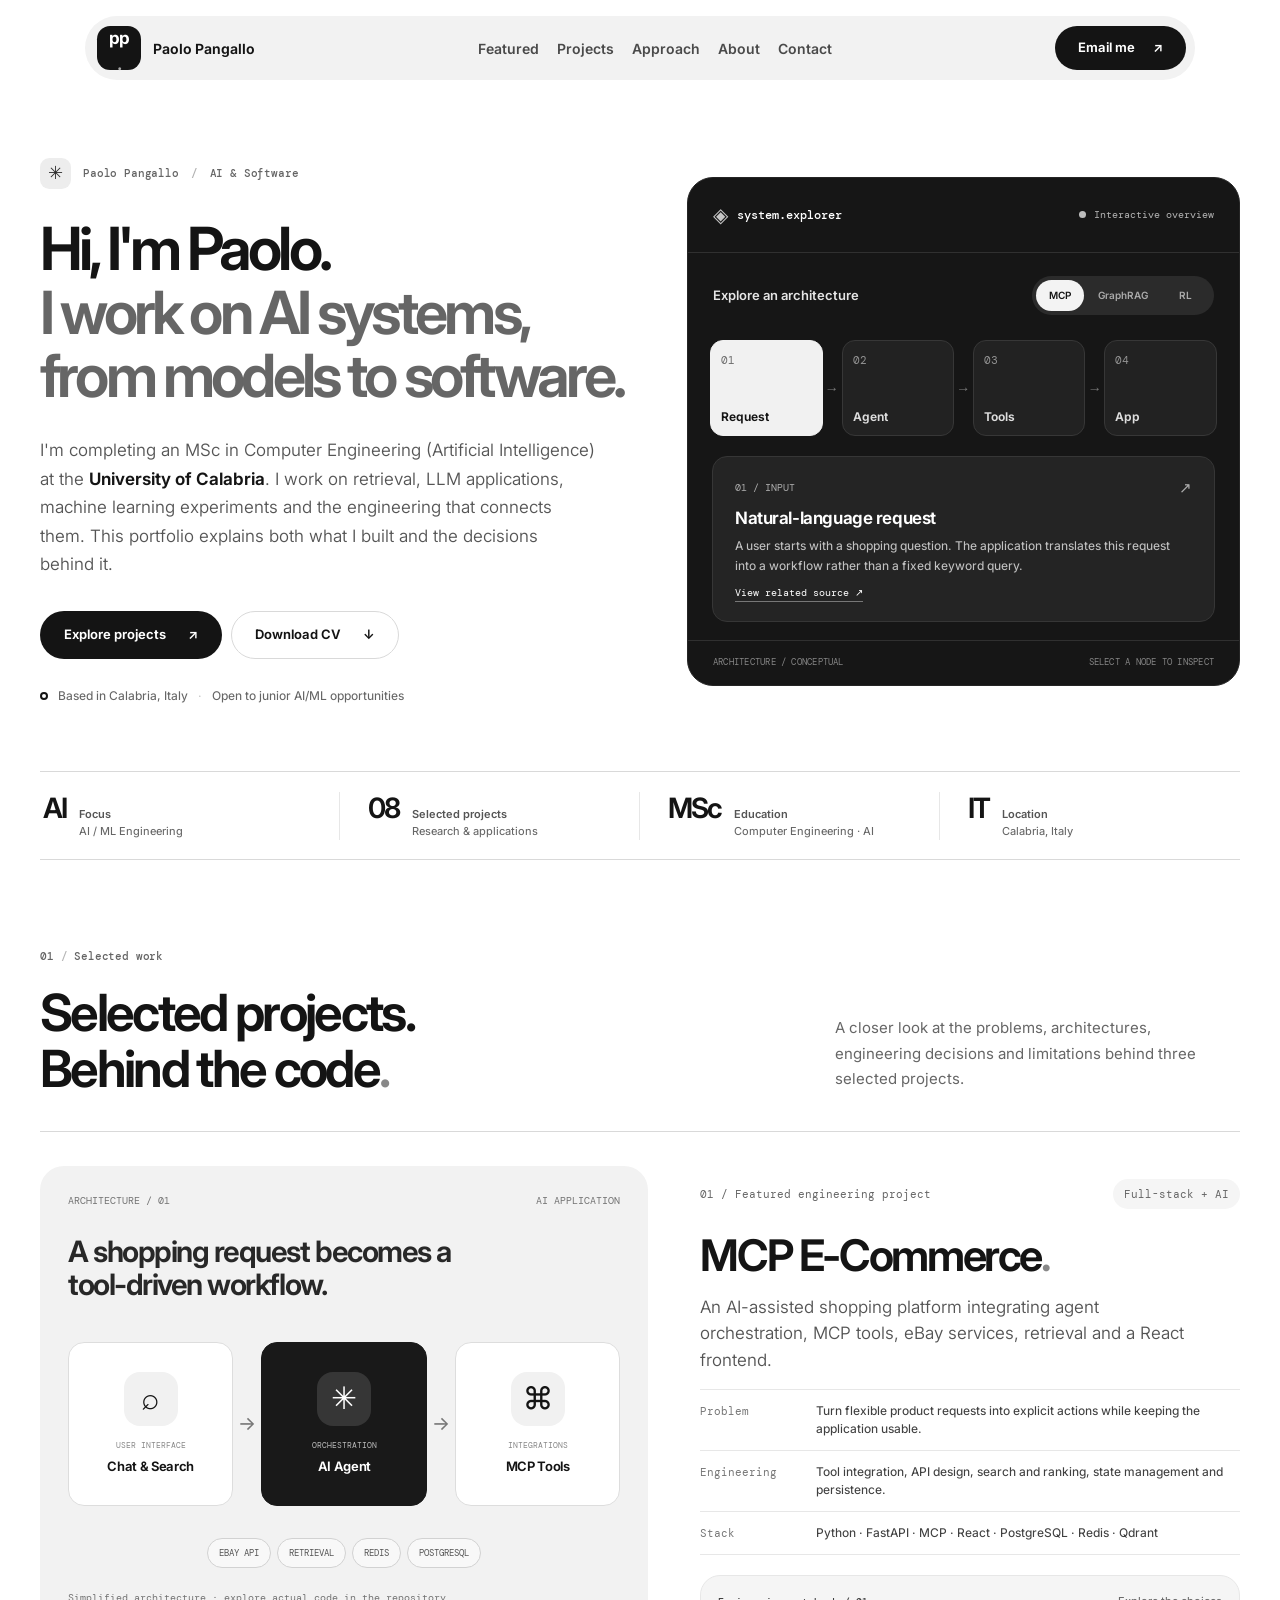
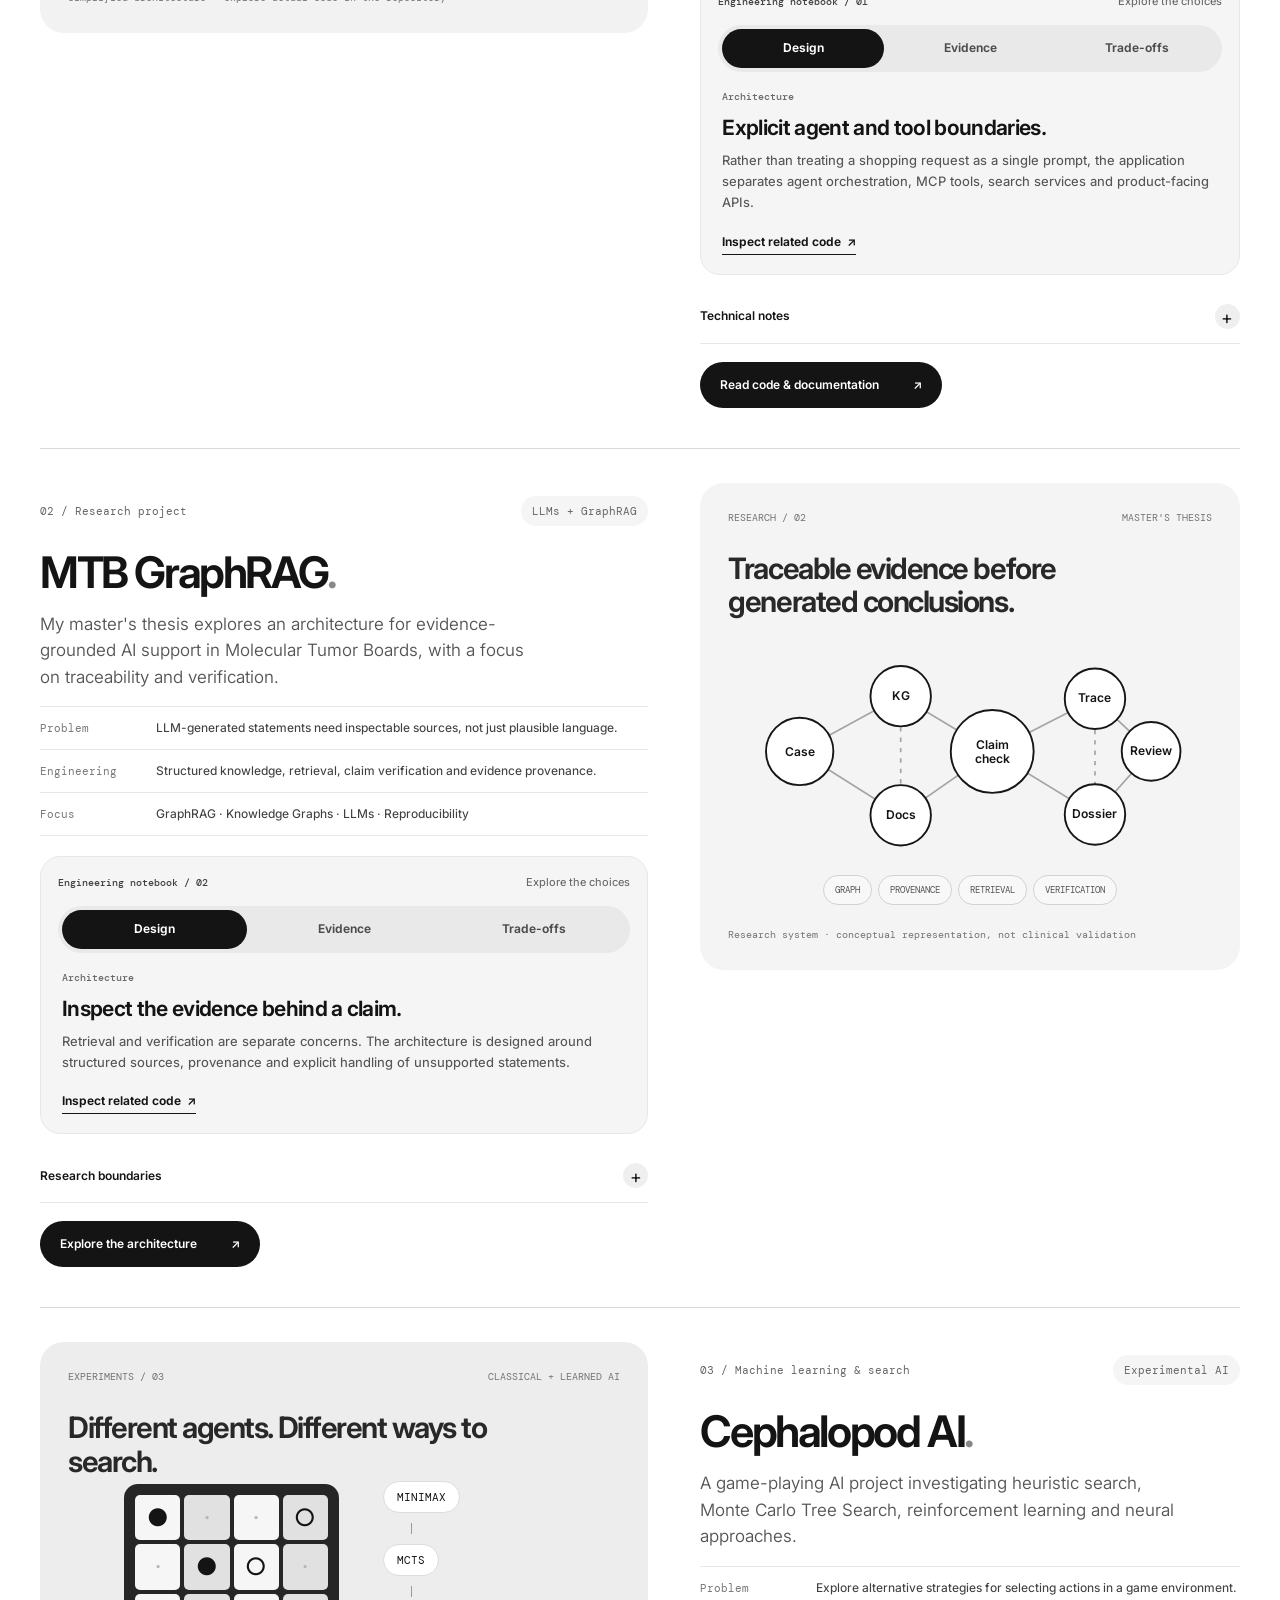
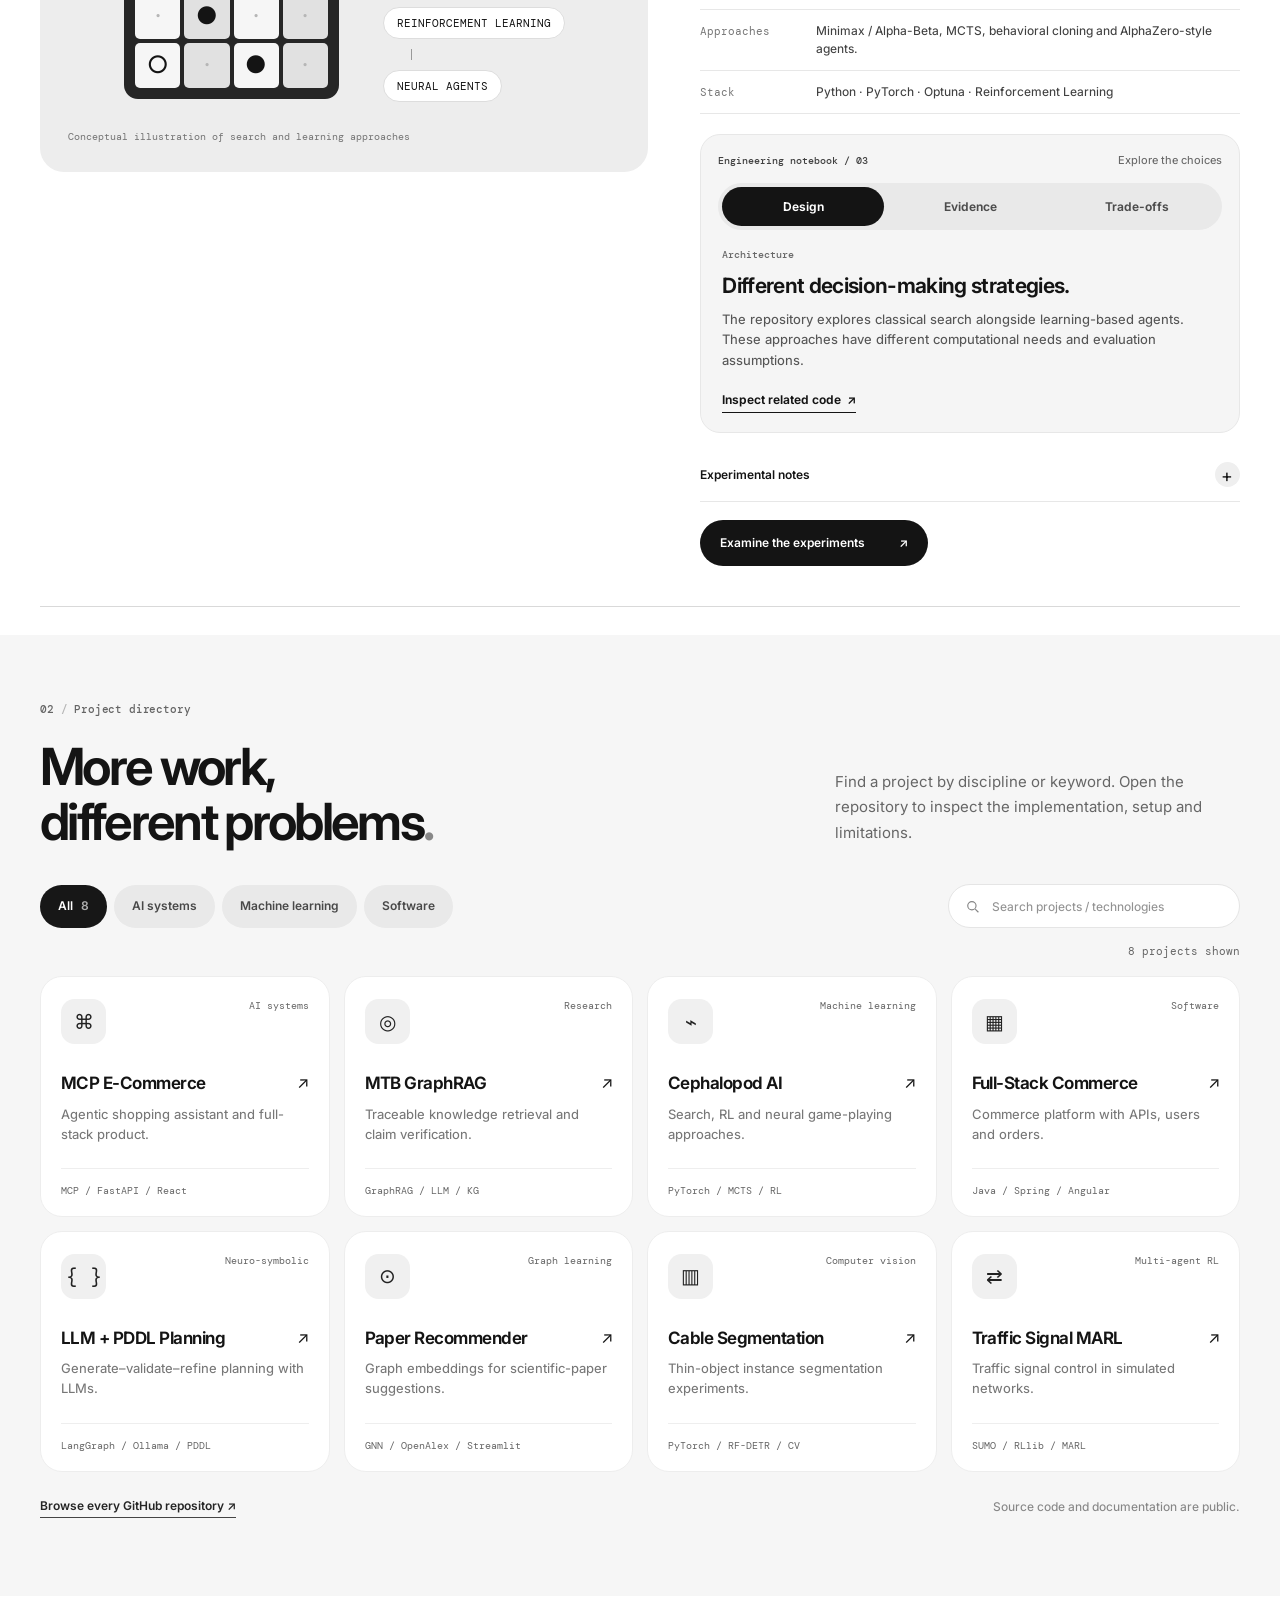
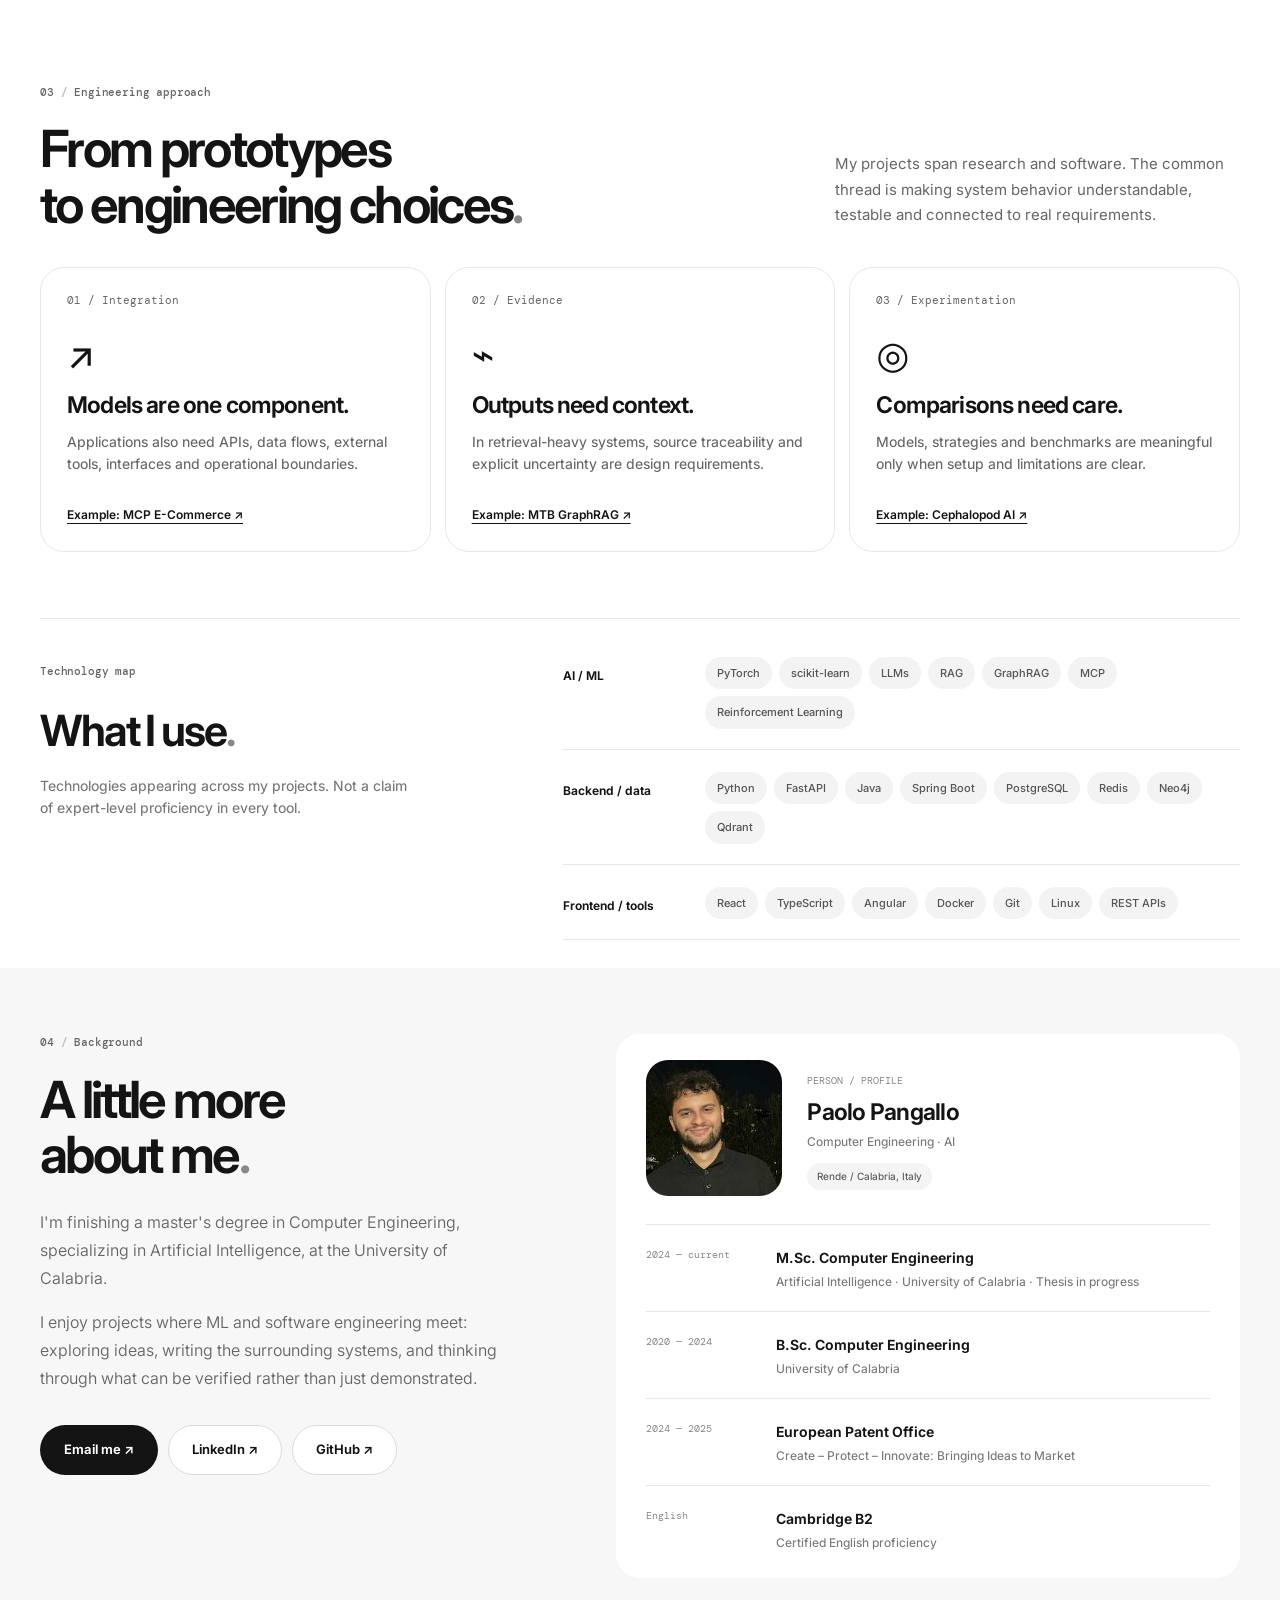
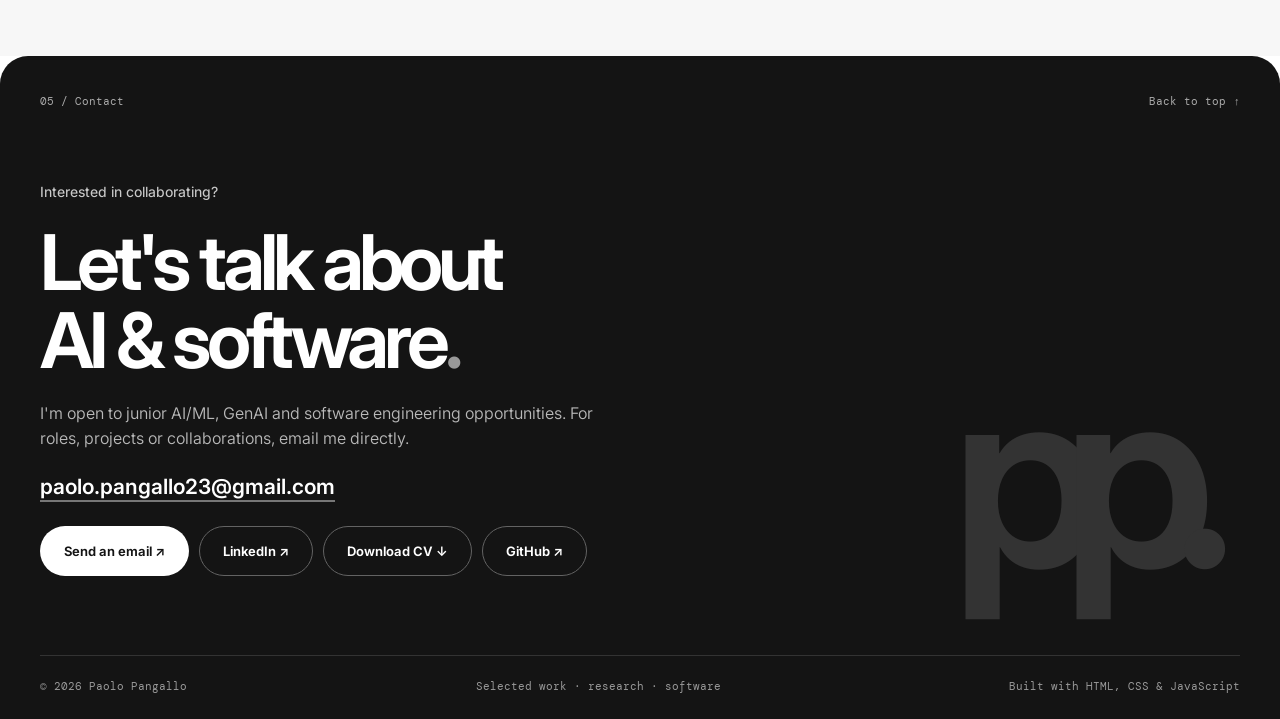
==== commit 697b2128: "Use new profile portrait in portfolio and social previews" ====
--- a/docs/index.html
+++ b/docs/index.html
@@ -10,12 +10,14 @@
   <meta property="og:description" content="Explore AI/ML projects, architecture notes and engineering decisions by Paolo Pangallo." />
   <meta property="og:site_name" content="Paolo Pangallo — Portfolio" />
   <meta property="og:locale" content="en_US" />
-  <meta property="og:image" content="https://avatars.githubusercontent.com/u/154351366?v=4" />
+  <meta property="og:image" content="https://paolopangallo.github.io/PaoloPangallo/profile-paolo.jpg" />
   <meta property="og:image:alt" content="Portrait of Paolo Pangallo" />
+  <meta property="og:image:width" content="220" />
+  <meta property="og:image:height" content="220" />
   <meta name="twitter:card" content="summary" />
   <meta name="twitter:title" content="Paolo Pangallo — AI / ML Engineering" />
   <meta name="twitter:description" content="AI/ML projects, engineering decisions and selected work." />
-  <meta name="twitter:image" content="https://avatars.githubusercontent.com/u/154351366?v=4" />
+  <meta name="twitter:image" content="https://paolopangallo.github.io/PaoloPangallo/profile-paolo.jpg" />
   <link rel="canonical" href="https://paolopangallo.github.io/PaoloPangallo/" />
   <link rel="sitemap" type="application/xml" href="https://paolopangallo.github.io/PaoloPangallo/sitemap.xml" />
   <meta property="og:url" content="https://paolopangallo.github.io/PaoloPangallo/" />
@@ -27,7 +29,7 @@
     "@type": "Person",
     "name": "Paolo Pangallo",
     "url": "https://paolopangallo.github.io/PaoloPangallo/",
-    "image": "https://avatars.githubusercontent.com/u/154351366?v=4",
+    "image": "https://paolopangallo.github.io/PaoloPangallo/profile-paolo.jpg",
     "email": "mailto:paolo.pangallo23@gmail.com",
     "jobTitle": "AI/ML Engineering MSc Candidate",
     "alumniOf": {"@type": "CollegeOrUniversity", "name": "University of Calabria"},
@@ -39,7 +41,7 @@
   <link rel="preconnect" href="https://fonts.googleapis.com" />
   <link rel="preconnect" href="https://fonts.gstatic.com" crossorigin />
   <link href="https://fonts.googleapis.com/css2?family=DM+Mono:wght@400;500&family=Inter:wght@300;400;450;500;550;600;650;700;750&display=swap" rel="stylesheet" />
-  <link rel="stylesheet" href="./style.css?v=6" />
+  <link rel="stylesheet" href="./style.css?v=7" />
   <script src="./script.js?v=6" defer></script>
 </head>
 <body>
@@ -183,7 +185,7 @@
       <div class="toolkit"><div class="toolkit-intro"><span class="section-index">Technology map</span><h3>What I use<span class="dot">.</span></h3><p>Technologies appearing across my projects. Not a claim of expert-level proficiency in every tool.</p></div><div class="skill-groups"><div class="skill-group"><h4>AI / ML</h4><div class="skill-tags"><span>PyTorch</span><span>scikit-learn</span><span>LLMs</span><span>RAG</span><span>GraphRAG</span><span>MCP</span><span>Reinforcement Learning</span></div></div><div class="skill-group"><h4>Backend / data</h4><div class="skill-tags"><span>Python</span><span>FastAPI</span><span>Java</span><span>Spring Boot</span><span>PostgreSQL</span><span>Redis</span><span>Neo4j</span><span>Qdrant</span></div></div><div class="skill-group"><h4>Frontend / tools</h4><div class="skill-tags"><span>React</span><span>TypeScript</span><span>Angular</span><span>Docker</span><span>Git</span><span>Linux</span><span>REST APIs</span></div></div></div></div>
     </section>
 
-    <section class="about-section section-gap" id="about" aria-labelledby="about-title"><div class="wrap about-layout"><div class="about-left"><div class="section-index">04 <span>/</span> Background</div><h2 id="about-title">A little more<br/>about me<span class="dot">.</span></h2><p>I'm finishing a master's degree in Computer Engineering, specializing in Artificial Intelligence, at the University of Calabria.</p><p>I enjoy projects where ML and software engineering meet: exploring ideas, writing the surrounding systems, and thinking through what can be verified rather than just demonstrated.</p><div class="about-links"><a class="btn btn-dark" href="mailto:paolo.pangallo23@gmail.com">Email me ↗</a><a class="btn btn-stroke" href="https://www.linkedin.com/in/paolo-pangallo-9aa456170/" target="_blank" rel="noopener noreferrer">LinkedIn ↗</a><a class="btn btn-stroke" href="https://github.com/PaoloPangallo" target="_blank" rel="noopener noreferrer">GitHub ↗</a></div></div><div class="about-right"><div class="about-photo"><img src="https://avatars.githubusercontent.com/u/154351366?v=4" alt="Paolo Pangallo — GitHub profile photo" width="144" height="144" loading="lazy" /><div><span class="small-overline">PERSON / PROFILE</span><h3>Paolo Pangallo</h3><p>Computer Engineering · AI</p><span class="photo-place">Rende / Calabria, Italy</span></div></div><div class="background-list"><div><span>2024 — current</span><div><strong>M.Sc. Computer Engineering</strong><p>Artificial Intelligence · University of Calabria · Thesis in progress</p></div></div><div><span>2020 — 2024</span><div><strong>B.Sc. Computer Engineering</strong><p>University of Calabria</p></div></div><div><span>2024 — 2025</span><div><strong>European Patent Office</strong><p>Create – Protect – Innovate: Bringing Ideas to Market</p></div></div><div><span>English</span><div><strong>Cambridge B2</strong><p>Certified English proficiency</p></div></div></div></div></div></section>
+    <section class="about-section section-gap" id="about" aria-labelledby="about-title"><div class="wrap about-layout"><div class="about-left"><div class="section-index">04 <span>/</span> Background</div><h2 id="about-title">A little more<br/>about me<span class="dot">.</span></h2><p>I'm finishing a master's degree in Computer Engineering, specializing in Artificial Intelligence, at the University of Calabria.</p><p>I enjoy projects where ML and software engineering meet: exploring ideas, writing the surrounding systems, and thinking through what can be verified rather than just demonstrated.</p><div class="about-links"><a class="btn btn-dark" href="mailto:paolo.pangallo23@gmail.com">Email me ↗</a><a class="btn btn-stroke" href="https://www.linkedin.com/in/paolo-pangallo-9aa456170/" target="_blank" rel="noopener noreferrer">LinkedIn ↗</a><a class="btn btn-stroke" href="https://github.com/PaoloPangallo" target="_blank" rel="noopener noreferrer">GitHub ↗</a></div></div><div class="about-right"><div class="about-photo"><img src="./profile-paolo.jpg" alt="Ritratto di Paolo Pangallo" width="220" height="220" loading="lazy" decoding="async" /><div><span class="small-overline">PERSON / PROFILE</span><h3>Paolo Pangallo</h3><p>Computer Engineering · AI</p><span class="photo-place">Rende / Calabria, Italy</span></div></div><div class="background-list"><div><span>2024 — current</span><div><strong>M.Sc. Computer Engineering</strong><p>Artificial Intelligence · University of Calabria · Thesis in progress</p></div></div><div><span>2020 — 2024</span><div><strong>B.Sc. Computer Engineering</strong><p>University of Calabria</p></div></div><div><span>2024 — 2025</span><div><strong>European Patent Office</strong><p>Create – Protect – Innovate: Bringing Ideas to Market</p></div></div><div><span>English</span><div><strong>Cambridge B2</strong><p>Certified English proficiency</p></div></div></div></div></div></section>
 
     <footer class="site-footer" id="contact"><div class="wrap"><div class="footer-top"><span>05 / Contact</span><a href="#top">Back to top ↑</a></div><div class="footer-main"><div><p class="footer-kicker">Interested in collaborating?</p><h2>Let's talk about<br/>AI &amp; software<span>.</span></h2><p>I'm open to junior AI/ML, GenAI and software engineering opportunities. For roles, projects or collaborations, email me directly.</p><a class="contact-address" href="mailto:paolo.pangallo23@gmail.com">paolo.pangallo23@gmail.com</a><div class="footer-buttons"><a class="btn btn-white" href="mailto:paolo.pangallo23@gmail.com">Send an email ↗</a><a class="btn btn-black-outline" href="https://www.linkedin.com/in/paolo-pangallo-9aa456170/" target="_blank" rel="noopener noreferrer">LinkedIn ↗</a><a class="btn btn-black-outline" href="./Paolo_Pangallo_CV.pdf" download="Paolo_Pangallo_CV.pdf" type="application/pdf">Download CV ↓</a><a class="btn btn-black-outline" href="https://github.com/PaoloPangallo" target="_blank" rel="noopener noreferrer">GitHub ↗</a></div></div><div class="footer-mark" aria-hidden="true">pp.</div></div><div class="footer-bottom"><span>© <span id="year">2026</span> Paolo Pangallo</span><span>Selected work · research · software</span><span>Built with HTML, CSS &amp; JavaScript</span></div></div></footer>
   </main>
--- a/docs/style.css
+++ b/docs/style.css
@@ -56,14 +56,14 @@
 .principles{display:grid;grid-template-columns:repeat(3,minmax(0,1fr));gap:14px}.principle{padding:25px 26px 27px;border:1px solid var(--line);border-radius:24px;min-height:285px;display:flex;flex-direction:column}.principle-index{font:11px var(--mono);color:#888}.principle-icon{font-size:38px;margin:28px 0 18px;line-height:1}.principle h3{font-size:23px;line-height:1.22;letter-spacing:-.036em;margin-bottom:12px}.principle p{font-size:14px;color:#666;line-height:1.6;margin-bottom:20px}.principle a{margin-top:auto;font-size:12px;font-weight:600;text-decoration:underline;text-underline-offset:4px}
 .toolkit{display:grid;grid-template-columns:1fr 1.5fr;gap:72px;margin-top:66px;padding-top:38px;border-top:1px solid var(--line)}.toolkit-intro h3{font-size:43px;letter-spacing:-.05em;margin:17px 0 13px}.toolkit-intro p{max-width:375px;font-size:14px;color:#777;line-height:1.6}.skill-groups{display:grid;gap:22px}.skill-group{display:grid;grid-template-columns:130px 1fr;gap:12px;align-items:start;padding-bottom:20px;border-bottom:1px solid var(--line)}.skill-group h4{font-size:12px;letter-spacing:0;padding-top:10px}.skill-tags{display:flex;gap:7px;flex-wrap:wrap}.skill-tags span{font-size:11px;border-radius:999px;background:#f3f3f3;color:#555;padding:8px 12px;font-weight:500}
 /* About */
-.about-section{background:#f7f7f7;padding:var(--panel-pad-top) 0 78px}.about-layout{display:grid;grid-template-columns:.9fr 1.1fr;gap:66px}.about-left h2{margin-bottom:25px}.about-left>p{font-size:16px;font-weight:350;color:#666;line-height:1.75;max-width:460px;margin-bottom:16px}.about-links{display:flex;flex-wrap:wrap;gap:10px;margin-top:33px}.about-right{background:#fff;border-radius:24px;padding:22px 30px 6px}.about-photo{display:flex;align-items:center;gap:25px;border-bottom:1px solid var(--line);padding:4px 0 28px}.about-photo img{width:110px;height:110px;border-radius:30%;filter:grayscale(1);object-fit:cover;background:#eee}.small-overline{font:10px var(--mono);color:#888}.about-photo h3{font-size:23px;margin:5px 0 3px}.about-photo p{font-size:12px;color:#777}.photo-place{display:inline-block;background:#f4f4f4;padding:6px 10px;border-radius:999px;font-size:10px;color:#555;margin-top:12px}.background-list>div{display:grid;grid-template-columns:110px 1fr;gap:20px;padding:20px 0;border-bottom:1px solid var(--line)}.background-list>div:last-child{border-bottom:0}.background-list>div>span{font:10px var(--mono);color:#888;padding-top:3px}.background-list strong{font-size:14px}.background-list p{color:#777;font-size:12px;line-height:1.5;margin-top:4px}
+.about-section{background:#f7f7f7;padding:var(--panel-pad-top) 0 78px}.about-layout{display:grid;grid-template-columns:.9fr 1.1fr;gap:66px}.about-left h2{margin-bottom:25px}.about-left>p{font-size:16px;font-weight:350;color:#666;line-height:1.75;max-width:460px;margin-bottom:16px}.about-links{display:flex;flex-wrap:wrap;gap:10px;margin-top:33px}.about-right{background:#fff;border-radius:24px;padding:22px 30px 6px}.about-photo{display:flex;align-items:center;gap:25px;border-bottom:1px solid var(--line);padding:4px 0 28px}.about-photo img{width:136px;height:136px;flex-shrink:0;border-radius:22px;object-fit:cover;background:#eee}.small-overline{font:10px var(--mono);color:#888}.about-photo h3{font-size:23px;margin:5px 0 3px}.about-photo p{font-size:12px;color:#777}.photo-place{display:inline-block;background:#f4f4f4;padding:6px 10px;border-radius:999px;font-size:10px;color:#555;margin-top:12px}.background-list>div{display:grid;grid-template-columns:110px 1fr;gap:20px;padding:20px 0;border-bottom:1px solid var(--line)}.background-list>div:last-child{border-bottom:0}.background-list>div>span{font:10px var(--mono);color:#888;padding-top:3px}.background-list strong{font-size:14px}.background-list p{color:#777;font-size:12px;line-height:1.5;margin-top:4px}
 /* Inverse footer */
 .site-footer{background:#141414;color:#fff;border-radius:28px 28px 0 0;padding:38px 0 26px}.footer-top{display:flex;justify-content:space-between;align-items:center;font:11px var(--mono);color:#aaa}.footer-top a:hover{color:#fff}.footer-main{display:flex;align-items:end;justify-content:space-between;gap:50px;padding:73px 0 79px}.footer-kicker{font-size:14px;color:#c9c9c9;margin-bottom:22px}.footer-main h2{font-size:clamp(55px,6vw,86px);line-height:1.02;letter-spacing:-.064em}.footer-main h2 span{color:#999}.footer-main>div:first-child>p:not(.footer-kicker){max-width:570px;color:#b9b9b9;font-size:16px;font-weight:350;line-height:1.6;margin-top:20px}.footer-buttons{display:flex;gap:10px;flex-wrap:wrap;margin-top:24px}.btn-white{background:#fff;color:#141414}.btn-white:hover{background:#e8e8e8}.btn-black-outline{color:#fff;background:transparent;border-color:#636363}.btn-black-outline:hover{background:#303030}.footer-mark{font-size:clamp(110px,20vw,270px);letter-spacing:-.16em;line-height:.8;font-weight:650;color:#333;user-select:none;padding-right:45px}.footer-bottom{border-top:1px solid #333;padding-top:23px;display:flex;justify-content:space-between;gap:22px;flex-wrap:wrap;color:#999;font:11px var(--mono)}
 /* Responsive */
 @media(max-width:1190px){.wrap{width:min(1140px,calc(100% - 56px))}.hero{gap:27px;grid-template-columns:minmax(0,1fr) minmax(440px,.97fr)}.hero h1{font-size:clamp(50px,4.8vw,65px)}.case-row{gap:42px}.case-art{padding:22px;min-height:450px}.library-grid{grid-template-columns:repeat(4,minmax(0,1fr))}.library-card{padding:20px 16px}.mcp-node strong{font-size:11px}.art-subsystem span{padding:7px 8px}.rl-visual{gap:18px}.rl-board{flex-basis:185px;height:185px}}
 @media(max-width:960px){:root{--section-space:74px;--panel-top-gap:24px;--panel-pad-top:58px}.nav-shell{width:calc(100% - 32px)}.nav-links{gap:15px}.site-nav{gap:14px}.nav-name{display:none}.hero{grid-template-columns:1fr;gap:38px;padding-top:68px}.hero-copy{max-width:780px}.hero h1{font-size:clamp(57px,7.4vw,84px)}.hero-stage{width:min(100%,710px)}.snapshot-bar>div{padding:0 14px}.section-gap{margin-top:var(--section-space)}.case-row{grid-template-columns:1fr;gap:25px;padding:29px 0 34px}.case-reverse .case-art,.case-reverse .case-content{order:initial}.case-art{min-height:390px;max-height:none}.case-content{padding:0 8px 3px}.case-summary{max-width:670px}.case-facts{max-width:700px}.case-link{margin-top:15px}.library-grid{grid-template-columns:repeat(2,minmax(0,1fr))}.library-card{padding:23px;min-height:245px}.principles{gap:10px}.principle{padding:24px 18px}.principle h3{font-size:21px}.toolkit{gap:45px}.about-layout{gap:40px}.footer-mark{padding-right:15px}}
 @media(max-width:800px){.nav-links{display:none}.menu-toggle{display:flex}.nav-name{display:inline}.nav-shell{width:min(640px,calc(100% - 24px));top:10px;margin-top:10px}.hero{padding-top:72px}.section-heading{align-items:flex-start;flex-direction:column;gap:15px}.section-heading>p{max-width:600px}.snapshot-bar{grid-template-columns:repeat(2,1fr);row-gap:22px}.snapshot-bar>div:nth-child(2){border-right:0}.snapshot-bar>div:nth-child(3){padding-left:3px}.principles{grid-template-columns:1fr}.principle{min-height:auto;padding:27px}.principle-icon{margin:16px 0}.principle p{max-width:620px}.principle a{margin-top:13px}.toolkit{grid-template-columns:1fr;gap:28px}.about-layout{grid-template-columns:1fr;gap:32px}.about-left>p{max-width:700px}.footer-main{padding:62px 0 70px}.footer-mark{display:none}}
-@media(max-width:600px){:root{--section-space:58px;--panel-top-gap:18px;--panel-pad-top:50px}.wrap{width:calc(100% - 36px)}.nav-shell{width:calc(100% - 24px)}.site-nav{min-height:58px;padding:6px}.nav-identity{font-size:12px;gap:8px}.nav-mark{width:39px;height:39px;font-size:15px}.nav-contact{height:40px;padding:0 15px;font-size:12px;gap:8px}.menu-toggle{width:40px;height:40px}.hero{padding-top:54px;padding-bottom:46px;gap:30px}.hero h1{font-size:clamp(45px,10vw,65px);line-height:1.09;margin:23px 0}.lead{font-size:15px;line-height:1.66}.hero-buttons{margin-top:26px}.btn{min-height:47px;padding:0 18px;font-size:12px;gap:14px}.availability{font-size:11px;gap:7px}.hero-stage{min-height:444px;border-radius:20px}.stage-header{padding:16px}.stage-top{padding:19px 16px 11px;flex-wrap:wrap}.stage-top p{font-size:12px}.stage-tabs{margin-left:auto}.stage-pipeline{padding:8px 13px 16px;gap:3px}.pipeline-step{min-height:85px;padding:9px 6px;gap:16px;border-radius:10px}.step-name{font-size:10px}.step-no{font-size:9px}.pipeline-arrow{flex-basis:6px;font-size:11px}.stage-inspector{margin:0 14px 12px;padding:15px;min-height:159px}.stage-inspector h3{font-size:15px}.stage-inspector p{font-size:11px}.stage-bottom{padding:13px 15px;font-size:8px}.snapshot-bar{padding:19px 0;row-gap:25px}.snapshot-bar>div{grid-template-columns:auto 1fr;padding:0 12px;gap:8px}.snapshot-bar strong{font-size:22px}.snapshot-bar span,.snapshot-bar p{font-size:9px}.section-gap{margin-top:var(--section-space)}.section-heading{margin-bottom:24px}.section-heading h2,.about-left h2{font-size:clamp(38px,9vw,51px);margin-top:16px}.section-heading>p{font-size:14px}.case-row{gap:20px;padding:22px 0 28px}.case-art{min-height:0;padding:18px;border-radius:20px}.art-title{font-size:clamp(25px,6.5vw,32px);margin-top:22px}.art-bar,.art-caption{font-size:9px}.mcp-visual{gap:3px;margin:39px auto 26px}.mcp-node{min-height:126px;border-radius:12px;width:31%;gap:5px;padding:8px 2px}.mcp-node .node-symbol{width:34px;height:34px;border-radius:10px;font-size:20px;margin-bottom:6px}.mcp-node>span:not(.node-symbol){font-size:6px}.mcp-node strong{font-size:9px}.flow-line{font-size:14px}.art-subsystem span{font-size:7px;padding:6px 8px}.mtb-art-diagram{min-height:150px}.rl-visual{gap:14px;justify-content:space-around}.rl-board{flex-basis:160px;height:160px}.rl-board span{font-size:20px}.rl-methods{gap:7px}.rl-methods>span:not(.method-line){font-size:8px;padding:7px 8px}.rl-methods .method-line{height:7px}.case-number{font-size:9px}.case-status{padding:6px 9px}.case-content h3{font-size:clamp(32px,8vw,44px);margin:17px 0 12px}.case-summary{font-size:15px}.case-facts>div{grid-template-columns:76px 1fr;gap:14px}.case-facts dt{font-size:10px}.case-facts dd{font-size:12px}.library-section{padding:var(--panel-pad-top) 0 62px}.project-toolbar{flex-direction:column;align-items:stretch}.project-filters{gap:6px}.project-filter{font-size:11px;min-height:39px;padding:7px 12px}.search-field{width:100%}.library-grid{grid-template-columns:1fr;gap:11px}.library-card{min-height:190px}.library-card-top{margin-bottom:19px}.library-more{flex-direction:column;align-items:flex-start}.toolkit{margin-top:47px;padding-top:32px}.skill-group{grid-template-columns:1fr;gap:6px}.skill-group h4{padding-top:0}.about-section{padding:var(--panel-pad-top) 0 62px}.about-right{padding:17px 19px 4px}.about-photo{gap:16px}.about-photo img{width:83px;height:83px}.about-photo h3{font-size:19px}.background-list>div{grid-template-columns:93px 1fr;gap:13px}.background-list strong{font-size:12px}.background-list p{font-size:11px}.site-footer{border-radius:20px 20px 0 0}.footer-main{padding:52px 0 64px}.footer-main h2{font-size:clamp(44px,10vw,69px)}.footer-main>div:first-child>p:not(.footer-kicker){font-size:14px}.footer-bottom{font-size:10px}}
+@media(max-width:600px){:root{--section-space:58px;--panel-top-gap:18px;--panel-pad-top:50px}.wrap{width:calc(100% - 36px)}.nav-shell{width:calc(100% - 24px)}.site-nav{min-height:58px;padding:6px}.nav-identity{font-size:12px;gap:8px}.nav-mark{width:39px;height:39px;font-size:15px}.nav-contact{height:40px;padding:0 15px;font-size:12px;gap:8px}.menu-toggle{width:40px;height:40px}.hero{padding-top:54px;padding-bottom:46px;gap:30px}.hero h1{font-size:clamp(45px,10vw,65px);line-height:1.09;margin:23px 0}.lead{font-size:15px;line-height:1.66}.hero-buttons{margin-top:26px}.btn{min-height:47px;padding:0 18px;font-size:12px;gap:14px}.availability{font-size:11px;gap:7px}.hero-stage{min-height:444px;border-radius:20px}.stage-header{padding:16px}.stage-top{padding:19px 16px 11px;flex-wrap:wrap}.stage-top p{font-size:12px}.stage-tabs{margin-left:auto}.stage-pipeline{padding:8px 13px 16px;gap:3px}.pipeline-step{min-height:85px;padding:9px 6px;gap:16px;border-radius:10px}.step-name{font-size:10px}.step-no{font-size:9px}.pipeline-arrow{flex-basis:6px;font-size:11px}.stage-inspector{margin:0 14px 12px;padding:15px;min-height:159px}.stage-inspector h3{font-size:15px}.stage-inspector p{font-size:11px}.stage-bottom{padding:13px 15px;font-size:8px}.snapshot-bar{padding:19px 0;row-gap:25px}.snapshot-bar>div{grid-template-columns:auto 1fr;padding:0 12px;gap:8px}.snapshot-bar strong{font-size:22px}.snapshot-bar span,.snapshot-bar p{font-size:9px}.section-gap{margin-top:var(--section-space)}.section-heading{margin-bottom:24px}.section-heading h2,.about-left h2{font-size:clamp(38px,9vw,51px);margin-top:16px}.section-heading>p{font-size:14px}.case-row{gap:20px;padding:22px 0 28px}.case-art{min-height:0;padding:18px;border-radius:20px}.art-title{font-size:clamp(25px,6.5vw,32px);margin-top:22px}.art-bar,.art-caption{font-size:9px}.mcp-visual{gap:3px;margin:39px auto 26px}.mcp-node{min-height:126px;border-radius:12px;width:31%;gap:5px;padding:8px 2px}.mcp-node .node-symbol{width:34px;height:34px;border-radius:10px;font-size:20px;margin-bottom:6px}.mcp-node>span:not(.node-symbol){font-size:6px}.mcp-node strong{font-size:9px}.flow-line{font-size:14px}.art-subsystem span{font-size:7px;padding:6px 8px}.mtb-art-diagram{min-height:150px}.rl-visual{gap:14px;justify-content:space-around}.rl-board{flex-basis:160px;height:160px}.rl-board span{font-size:20px}.rl-methods{gap:7px}.rl-methods>span:not(.method-line){font-size:8px;padding:7px 8px}.rl-methods .method-line{height:7px}.case-number{font-size:9px}.case-status{padding:6px 9px}.case-content h3{font-size:clamp(32px,8vw,44px);margin:17px 0 12px}.case-summary{font-size:15px}.case-facts>div{grid-template-columns:76px 1fr;gap:14px}.case-facts dt{font-size:10px}.case-facts dd{font-size:12px}.library-section{padding:var(--panel-pad-top) 0 62px}.project-toolbar{flex-direction:column;align-items:stretch}.project-filters{gap:6px}.project-filter{font-size:11px;min-height:39px;padding:7px 12px}.search-field{width:100%}.library-grid{grid-template-columns:1fr;gap:11px}.library-card{min-height:190px}.library-card-top{margin-bottom:19px}.library-more{flex-direction:column;align-items:flex-start}.toolkit{margin-top:47px;padding-top:32px}.skill-group{grid-template-columns:1fr;gap:6px}.skill-group h4{padding-top:0}.about-section{padding:var(--panel-pad-top) 0 62px}.about-right{padding:17px 19px 4px}.about-photo{gap:16px}.about-photo img{width:98px;height:98px}.about-photo h3{font-size:19px}.background-list>div{grid-template-columns:93px 1fr;gap:13px}.background-list strong{font-size:12px}.background-list p{font-size:11px}.site-footer{border-radius:20px 20px 0 0}.footer-main{padding:52px 0 64px}.footer-main h2{font-size:clamp(44px,10vw,69px)}.footer-main>div:first-child>p:not(.footer-kicker){font-size:14px}.footer-bottom{font-size:10px}}
 @media(max-width:380px){.nav-name{display:none}.hero h1{font-size:43px}.stage-top{gap:7px}.stage-tabs{width:100%;justify-content:space-between}.stage-tab{flex:1}.stage-bottom span:last-child{display:none}.rl-board{flex-basis:132px;height:132px}.rl-methods>span:not(.method-line){font-size:7px}}
 @media(prefers-reduced-motion:reduce){html{scroll-behavior:auto}*,*::before,*::after{transition:none!important;animation:none!important}.btn:hover,.library-card:hover{transform:none!important}}
 
@@ -212,3 +212,17 @@
  .mcp-node>span:not(.node-symbol){font-size:10px}
  .rl-board{width:158px;height:158px}
 }
+
+/* v8 — code-backed evidence examples inside existing engineering notebooks. */
+.decision-example{display:grid;grid-template-columns:minmax(0,1fr) auto minmax(0,1fr);align-items:center;gap:10px;margin:12px 0 16px;padding:14px;border:1px solid #dcdcdc;border-radius:12px;background:#fff}
+.decision-example[hidden]{display:none!important}
+.decision-example>div{min-width:0;display:flex;flex-direction:column;gap:6px}
+.decision-example-label{font-family:var(--mono);font-size:10px;font-weight:500;color:#666;letter-spacing:.02em}
+.decision-example code{font-family:var(--mono);font-size:11px;line-height:1.5;color:#1b1b1b;white-space:normal;overflow-wrap:anywhere}
+.decision-example-arrow{color:#8a8a8a;font-size:18px;line-height:1}
+@media(max-width:600px){
+  .decision-example{grid-template-columns:1fr;gap:8px;padding:12px}
+  .decision-example-arrow{transform:rotate(90deg);font-size:15px}
+  .decision-example-label{font-size:11px}
+  .decision-example code{font-size:12px}
+}
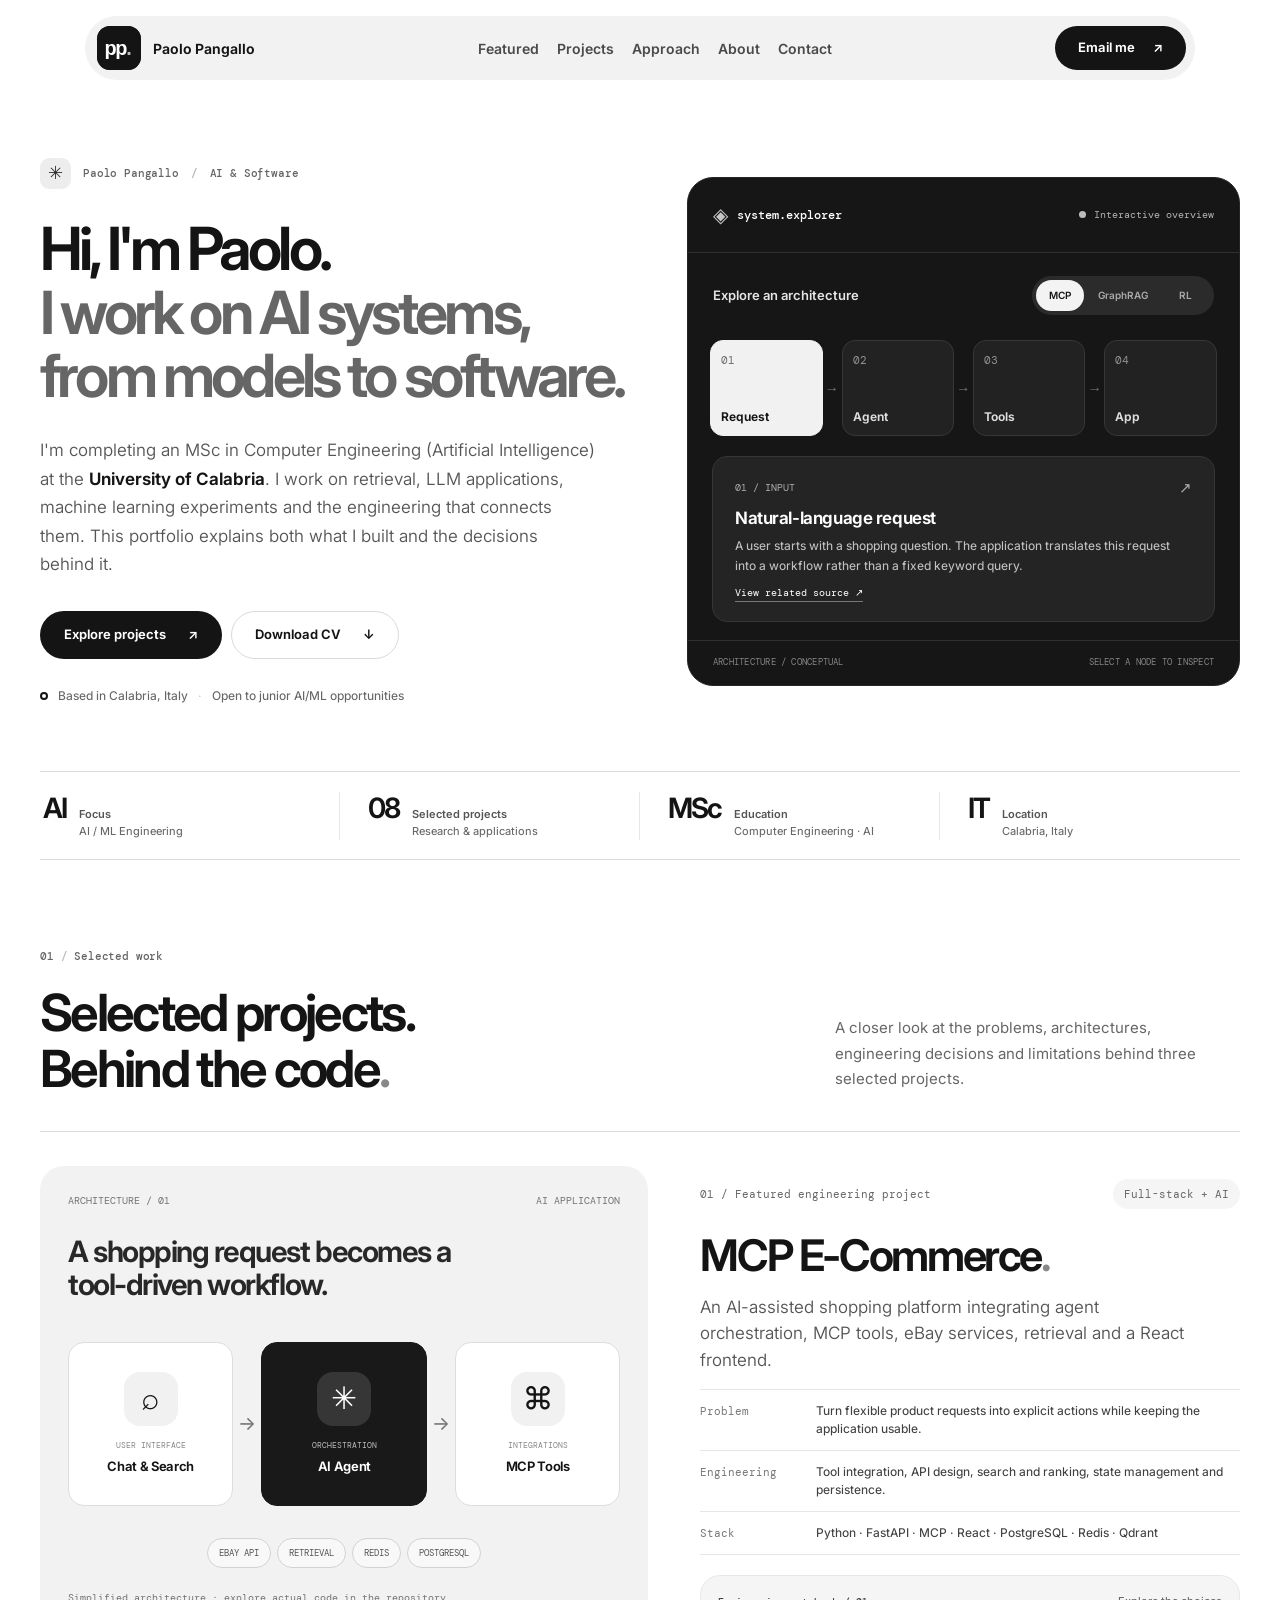
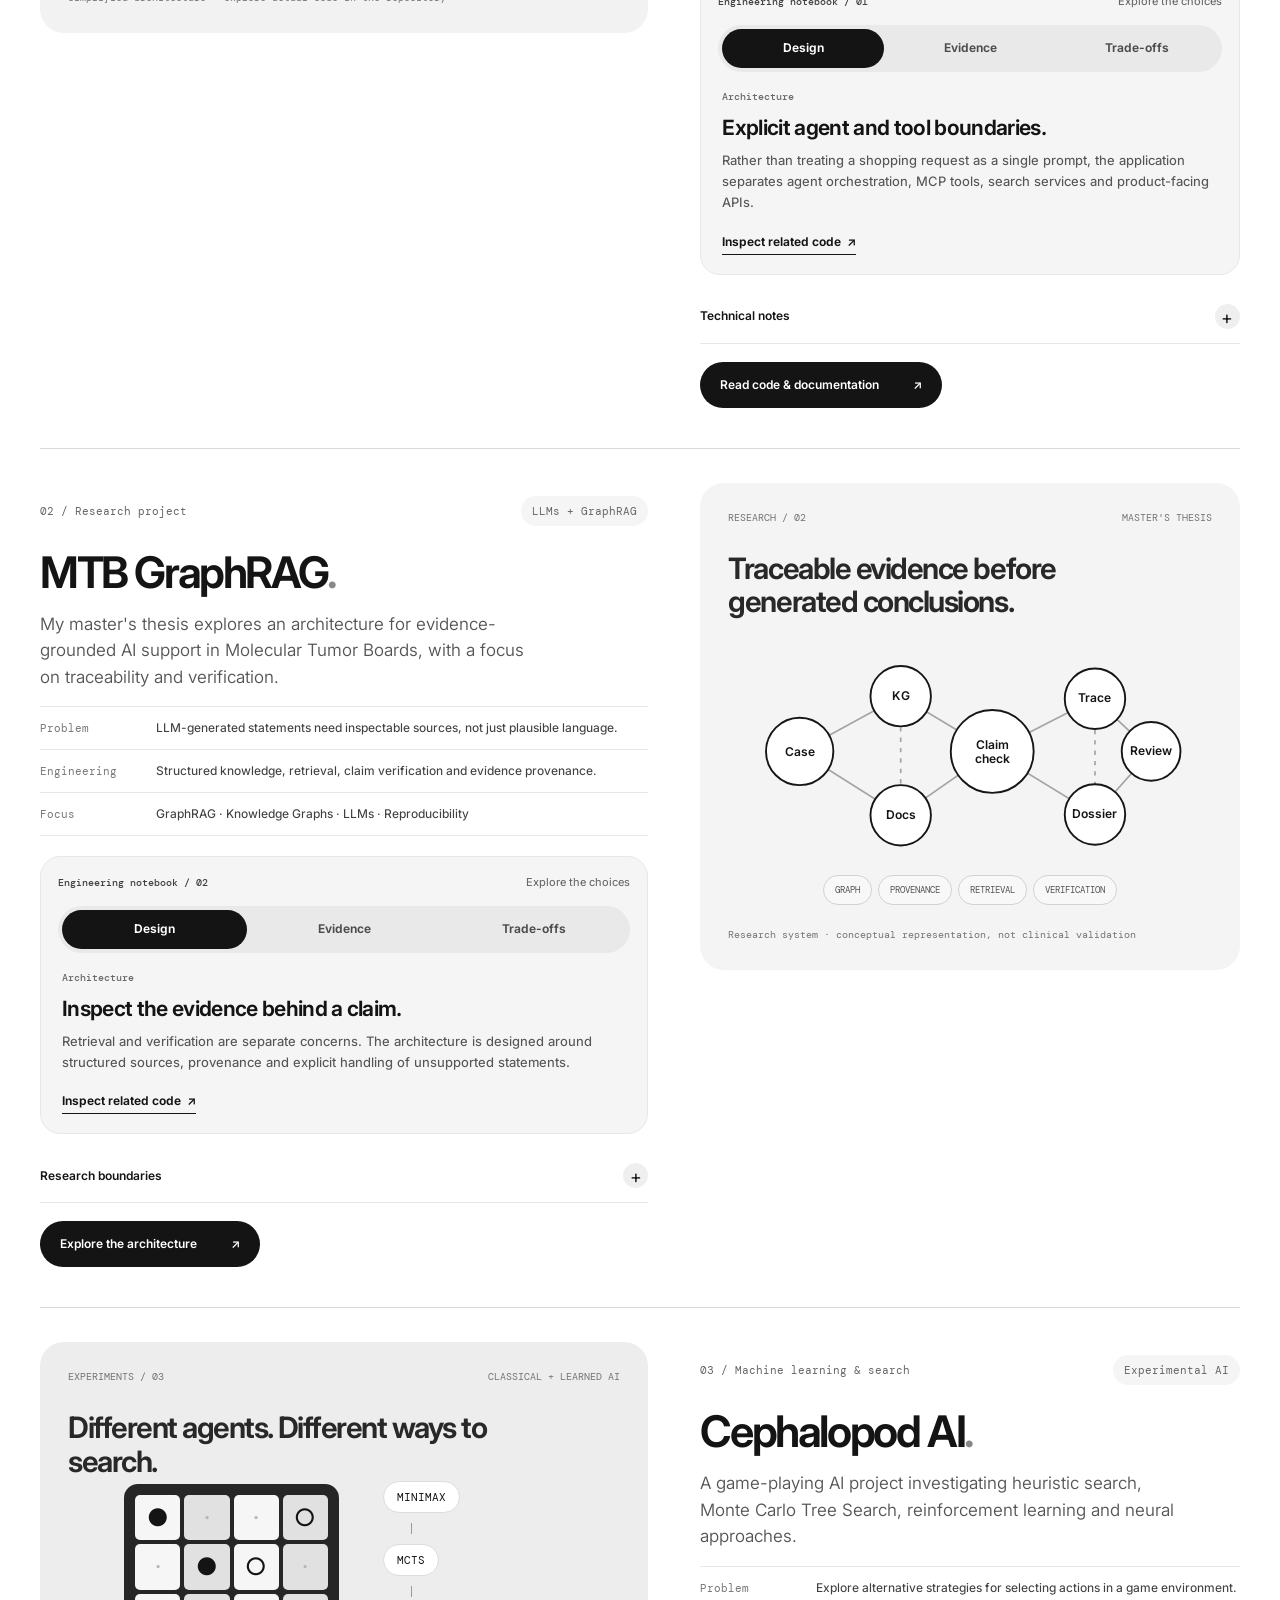
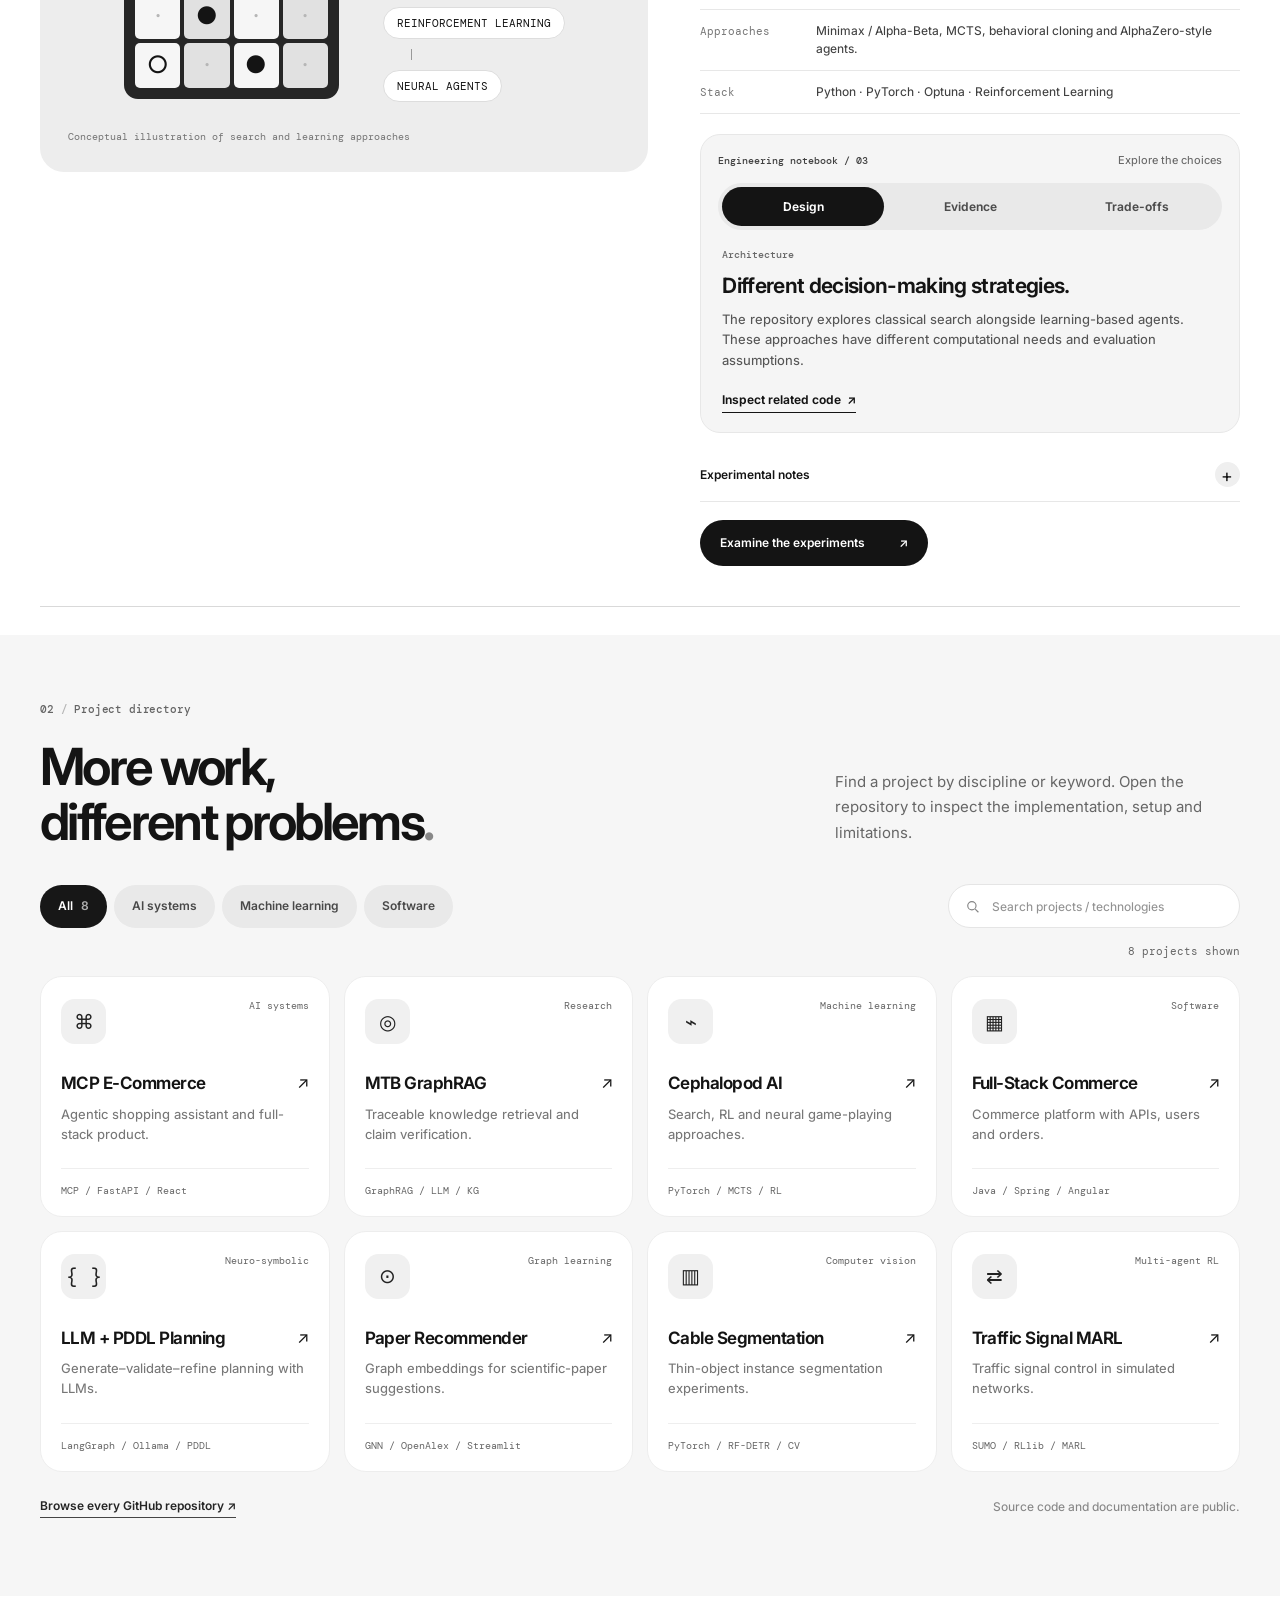
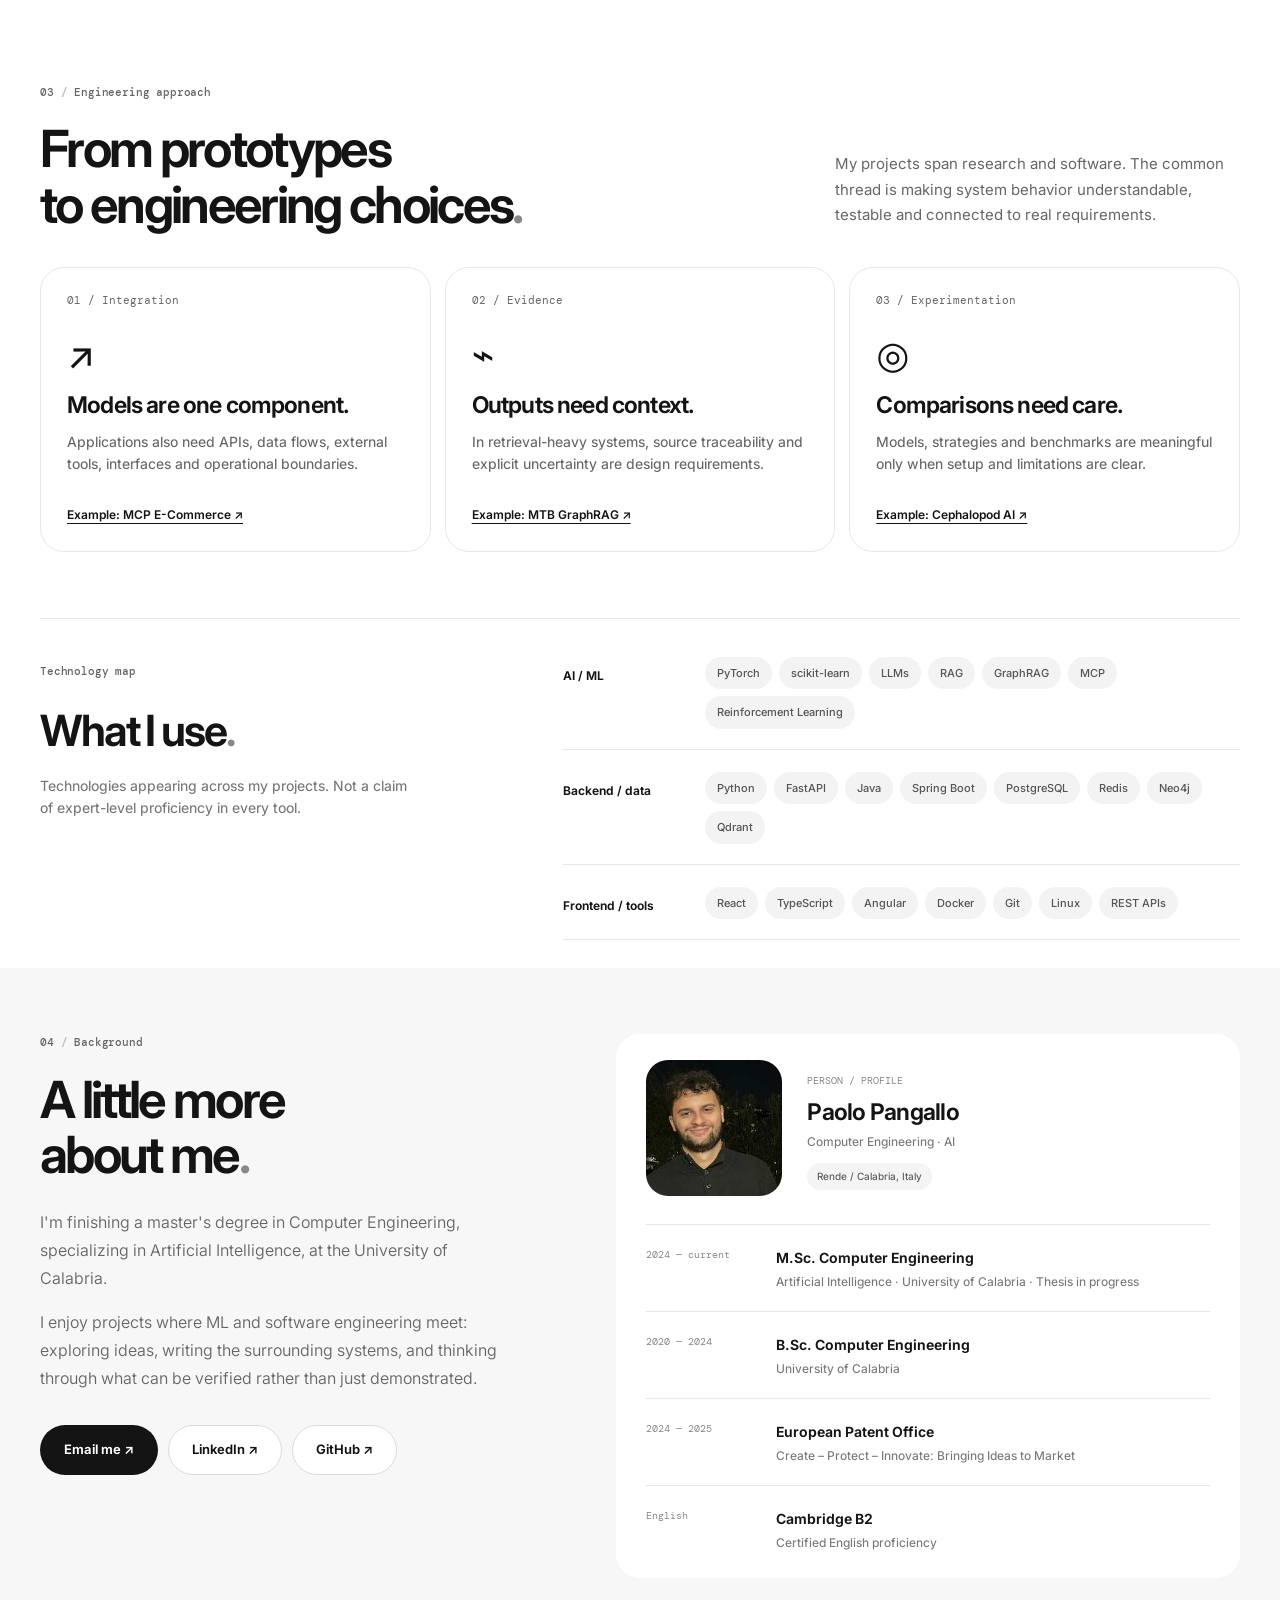
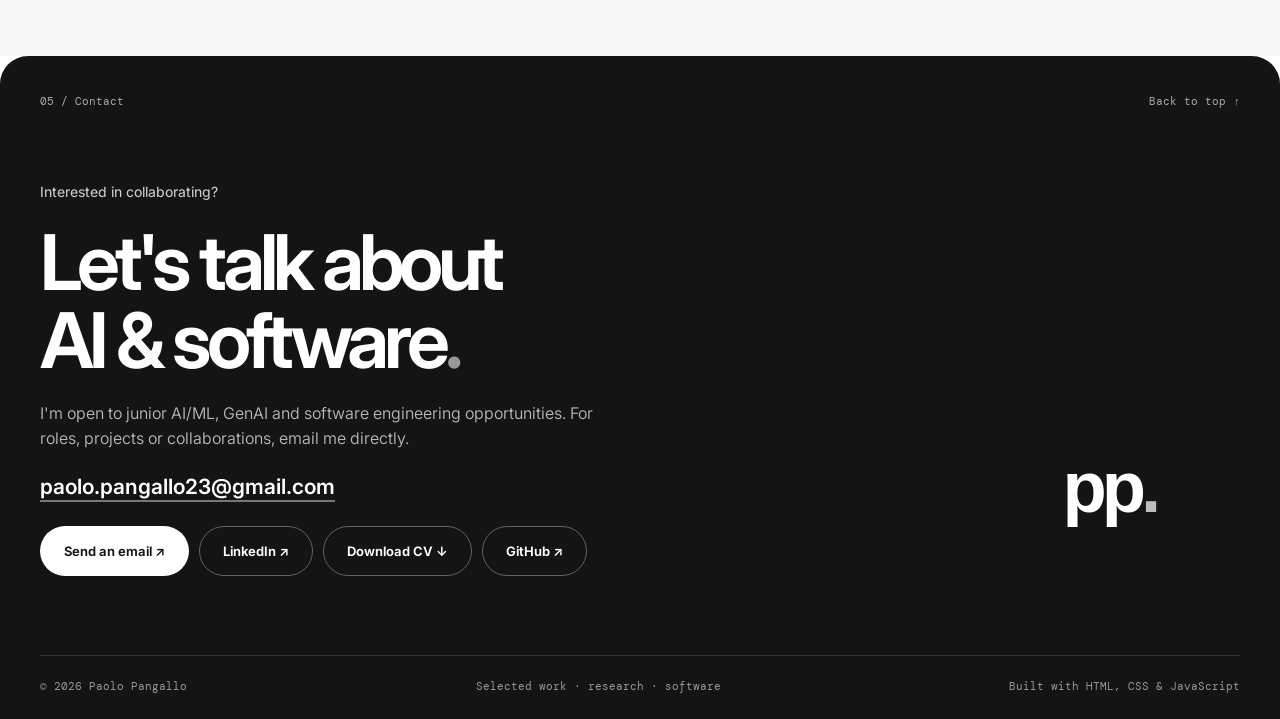
==== commit b5f12fc1: "Use new PP app icon in header and footer" ====
--- a/docs/index.html
+++ b/docs/index.html
@@ -37,11 +37,11 @@
     "sameAs": ["https://github.com/PaoloPangallo", "https://www.linkedin.com/in/paolo-pangallo-9aa456170/"]
   }
   </script>
-  <link rel="icon" href="./favicon.svg" type="image/svg+xml" />
+  <link rel="icon" href="./favicon.svg?v=2" type="image/svg+xml" />
   <link rel="preconnect" href="https://fonts.googleapis.com" />
   <link rel="preconnect" href="https://fonts.gstatic.com" crossorigin />
   <link href="https://fonts.googleapis.com/css2?family=DM+Mono:wght@400;500&family=Inter:wght@300;400;450;500;550;600;650;700;750&display=swap" rel="stylesheet" />
-  <link rel="stylesheet" href="./style.css?v=7" />
+  <link rel="stylesheet" href="./style.css?v=8" />
   <script src="./script.js?v=6" defer></script>
 </head>
 <body>
@@ -50,7 +50,7 @@
 
   <header class="nav-shell" id="top">
     <nav class="site-nav" aria-label="Main navigation">
-      <a class="nav-identity" href="#top" aria-label="Paolo Pangallo — home"><span class="nav-mark">pp<span>.</span></span><span class="nav-name">Paolo Pangallo</span></a>
+      <a class="nav-identity" href="#top" aria-label="Paolo Pangallo — home"><span class="nav-mark" aria-hidden="true"><img src="./favicon.svg" alt="" width="44" height="44" /></span><span class="nav-name">Paolo Pangallo</span></a>
       <div class="nav-links" id="nav-links">
         <a href="#work">Featured</a><a href="#explore">Projects</a><a href="#approach">Approach</a><a href="#about">About</a><a href="#contact">Contact</a>
       </div>
@@ -187,7 +187,7 @@
 
     <section class="about-section section-gap" id="about" aria-labelledby="about-title"><div class="wrap about-layout"><div class="about-left"><div class="section-index">04 <span>/</span> Background</div><h2 id="about-title">A little more<br/>about me<span class="dot">.</span></h2><p>I'm finishing a master's degree in Computer Engineering, specializing in Artificial Intelligence, at the University of Calabria.</p><p>I enjoy projects where ML and software engineering meet: exploring ideas, writing the surrounding systems, and thinking through what can be verified rather than just demonstrated.</p><div class="about-links"><a class="btn btn-dark" href="mailto:paolo.pangallo23@gmail.com">Email me ↗</a><a class="btn btn-stroke" href="https://www.linkedin.com/in/paolo-pangallo-9aa456170/" target="_blank" rel="noopener noreferrer">LinkedIn ↗</a><a class="btn btn-stroke" href="https://github.com/PaoloPangallo" target="_blank" rel="noopener noreferrer">GitHub ↗</a></div></div><div class="about-right"><div class="about-photo"><img src="./profile-paolo.jpg" alt="Ritratto di Paolo Pangallo" width="220" height="220" loading="lazy" decoding="async" /><div><span class="small-overline">PERSON / PROFILE</span><h3>Paolo Pangallo</h3><p>Computer Engineering · AI</p><span class="photo-place">Rende / Calabria, Italy</span></div></div><div class="background-list"><div><span>2024 — current</span><div><strong>M.Sc. Computer Engineering</strong><p>Artificial Intelligence · University of Calabria · Thesis in progress</p></div></div><div><span>2020 — 2024</span><div><strong>B.Sc. Computer Engineering</strong><p>University of Calabria</p></div></div><div><span>2024 — 2025</span><div><strong>European Patent Office</strong><p>Create – Protect – Innovate: Bringing Ideas to Market</p></div></div><div><span>English</span><div><strong>Cambridge B2</strong><p>Certified English proficiency</p></div></div></div></div></div></section>
 
-    <footer class="site-footer" id="contact"><div class="wrap"><div class="footer-top"><span>05 / Contact</span><a href="#top">Back to top ↑</a></div><div class="footer-main"><div><p class="footer-kicker">Interested in collaborating?</p><h2>Let's talk about<br/>AI &amp; software<span>.</span></h2><p>I'm open to junior AI/ML, GenAI and software engineering opportunities. For roles, projects or collaborations, email me directly.</p><a class="contact-address" href="mailto:paolo.pangallo23@gmail.com">paolo.pangallo23@gmail.com</a><div class="footer-buttons"><a class="btn btn-white" href="mailto:paolo.pangallo23@gmail.com">Send an email ↗</a><a class="btn btn-black-outline" href="https://www.linkedin.com/in/paolo-pangallo-9aa456170/" target="_blank" rel="noopener noreferrer">LinkedIn ↗</a><a class="btn btn-black-outline" href="./Paolo_Pangallo_CV.pdf" download="Paolo_Pangallo_CV.pdf" type="application/pdf">Download CV ↓</a><a class="btn btn-black-outline" href="https://github.com/PaoloPangallo" target="_blank" rel="noopener noreferrer">GitHub ↗</a></div></div><div class="footer-mark" aria-hidden="true">pp.</div></div><div class="footer-bottom"><span>© <span id="year">2026</span> Paolo Pangallo</span><span>Selected work · research · software</span><span>Built with HTML, CSS &amp; JavaScript</span></div></div></footer>
+    <footer class="site-footer" id="contact"><div class="wrap"><div class="footer-top"><span>05 / Contact</span><a href="#top">Back to top ↑</a></div><div class="footer-main"><div><p class="footer-kicker">Interested in collaborating?</p><h2>Let's talk about<br/>AI &amp; software<span>.</span></h2><p>I'm open to junior AI/ML, GenAI and software engineering opportunities. For roles, projects or collaborations, email me directly.</p><a class="contact-address" href="mailto:paolo.pangallo23@gmail.com">paolo.pangallo23@gmail.com</a><div class="footer-buttons"><a class="btn btn-white" href="mailto:paolo.pangallo23@gmail.com">Send an email ↗</a><a class="btn btn-black-outline" href="https://www.linkedin.com/in/paolo-pangallo-9aa456170/" target="_blank" rel="noopener noreferrer">LinkedIn ↗</a><a class="btn btn-black-outline" href="./Paolo_Pangallo_CV.pdf" download="Paolo_Pangallo_CV.pdf" type="application/pdf">Download CV ↓</a><a class="btn btn-black-outline" href="https://github.com/PaoloPangallo" target="_blank" rel="noopener noreferrer">GitHub ↗</a></div></div><div class="footer-mark" aria-hidden="true"><img src="./favicon.svg" alt="" width="160" height="160" loading="lazy" /></div></div><div class="footer-bottom"><span>© <span id="year">2026</span> Paolo Pangallo</span><span>Selected work · research · software</span><span>Built with HTML, CSS &amp; JavaScript</span></div></div></footer>
   </main>
 </body>
 </html>
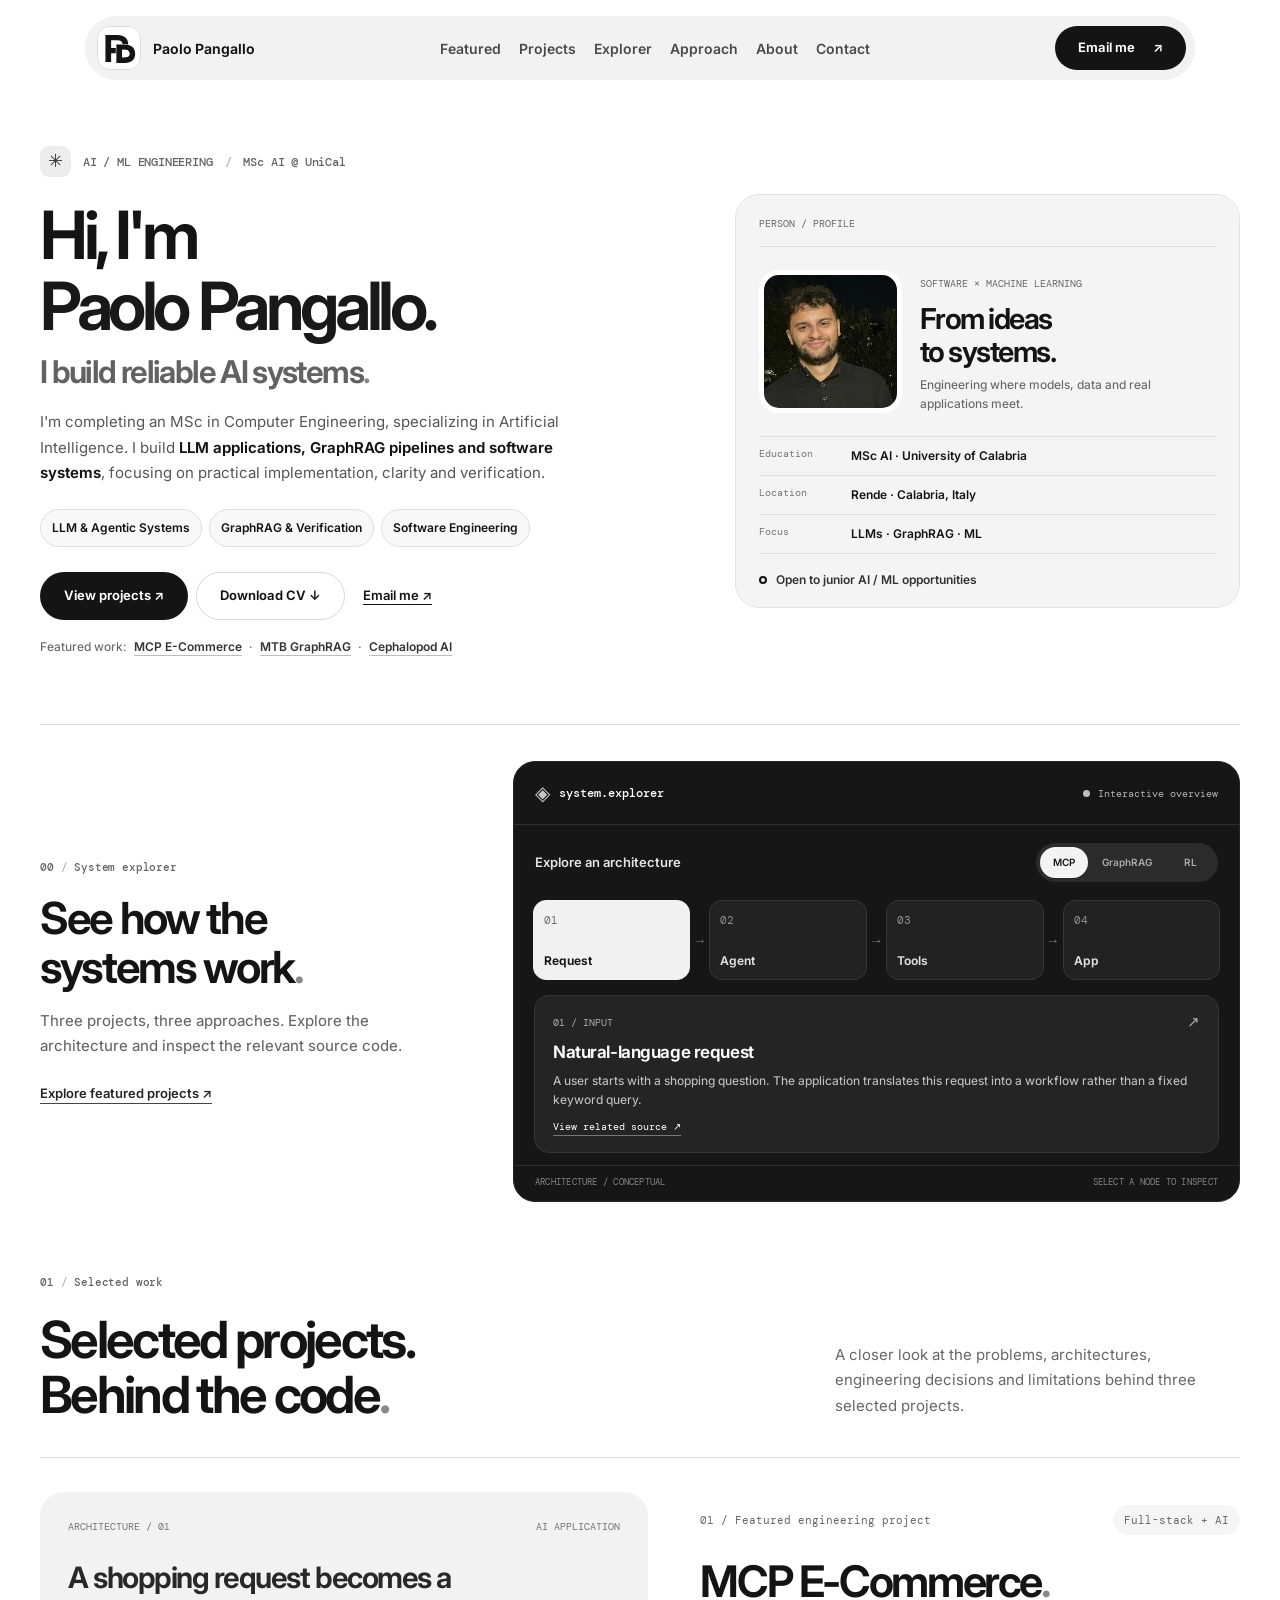
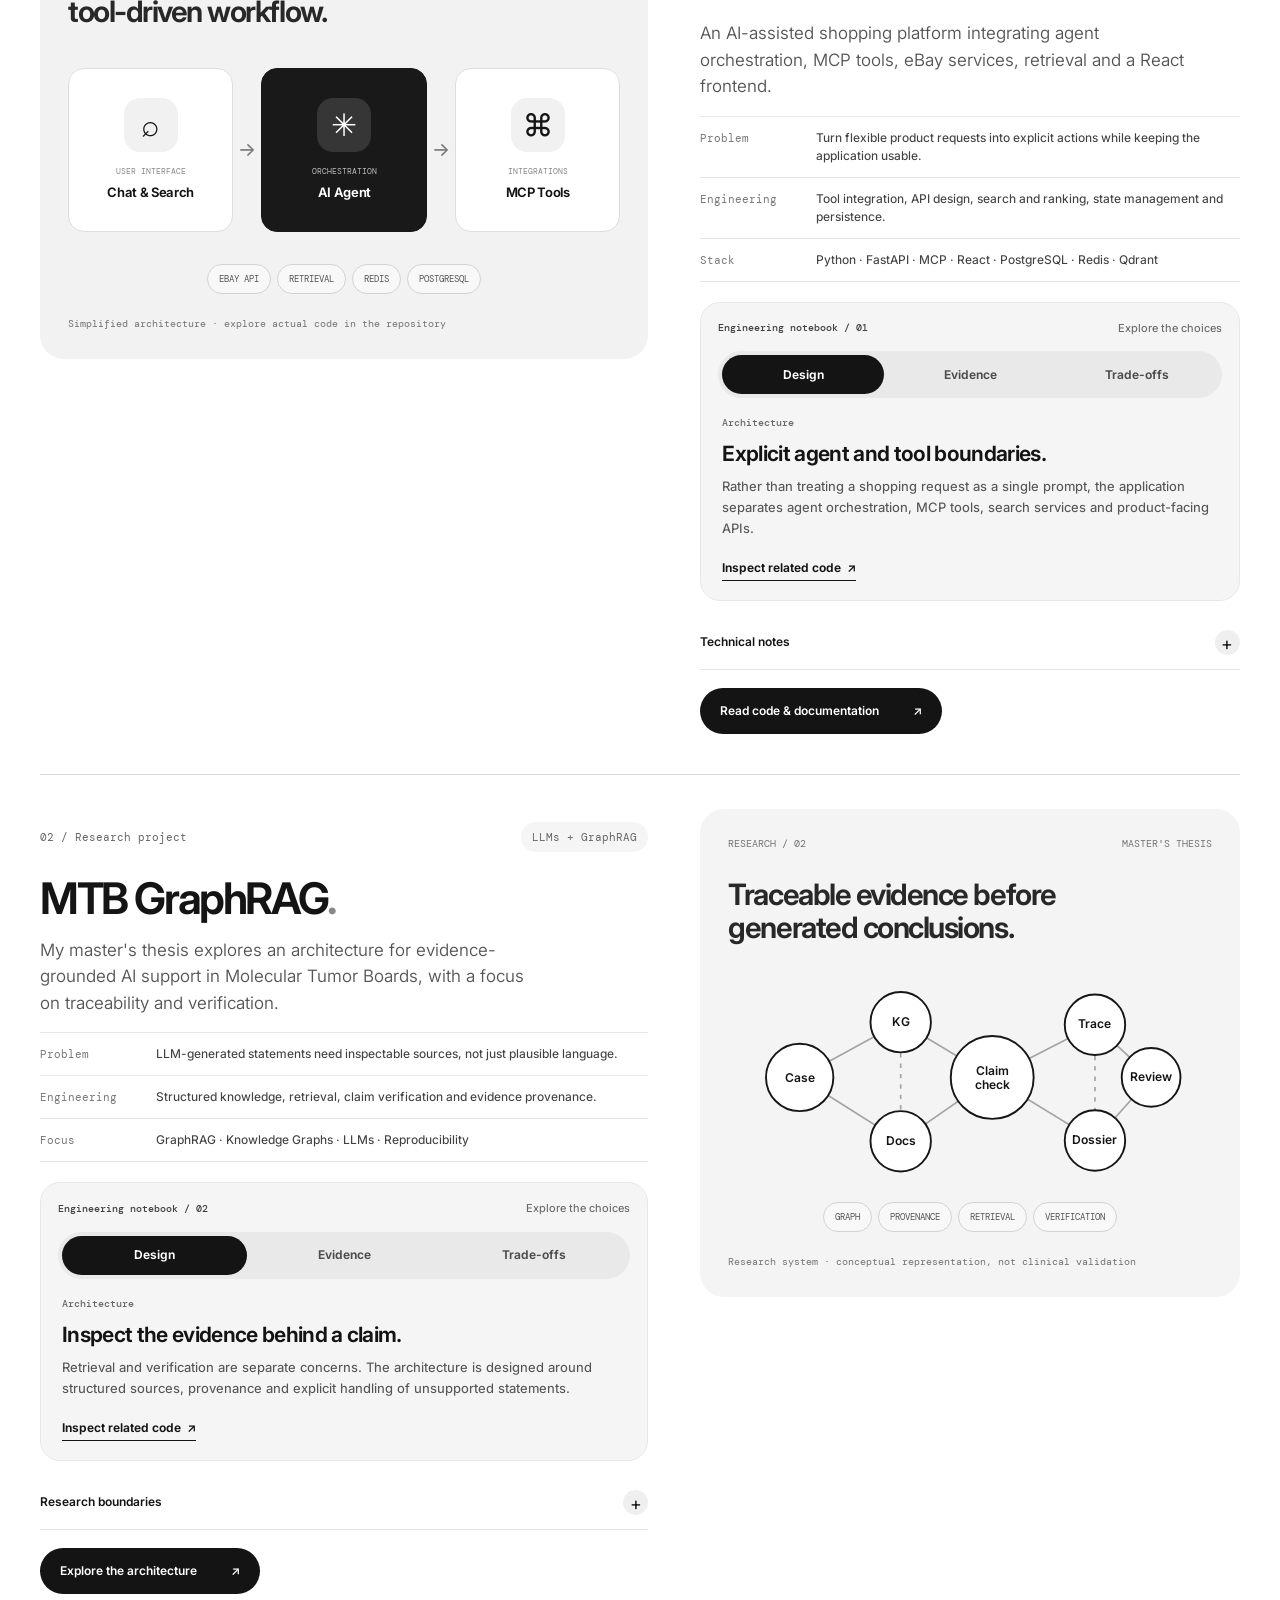
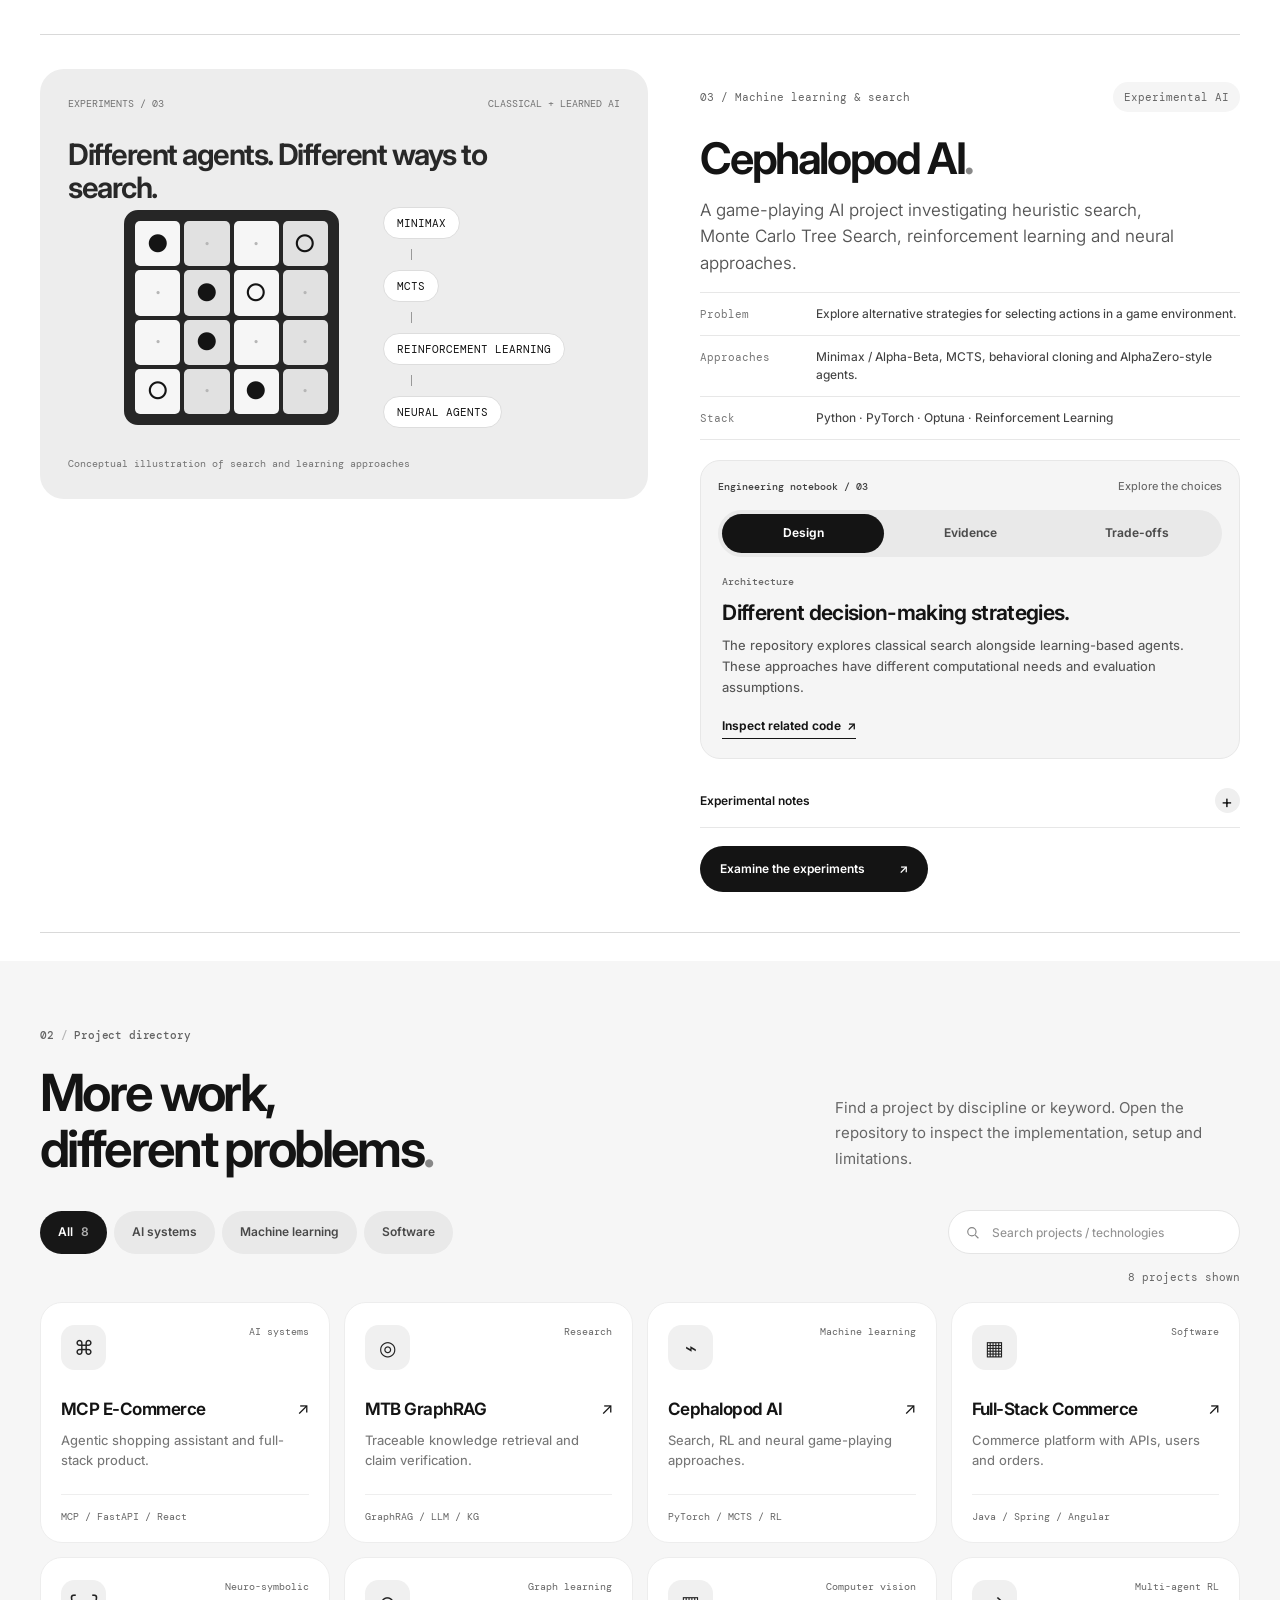
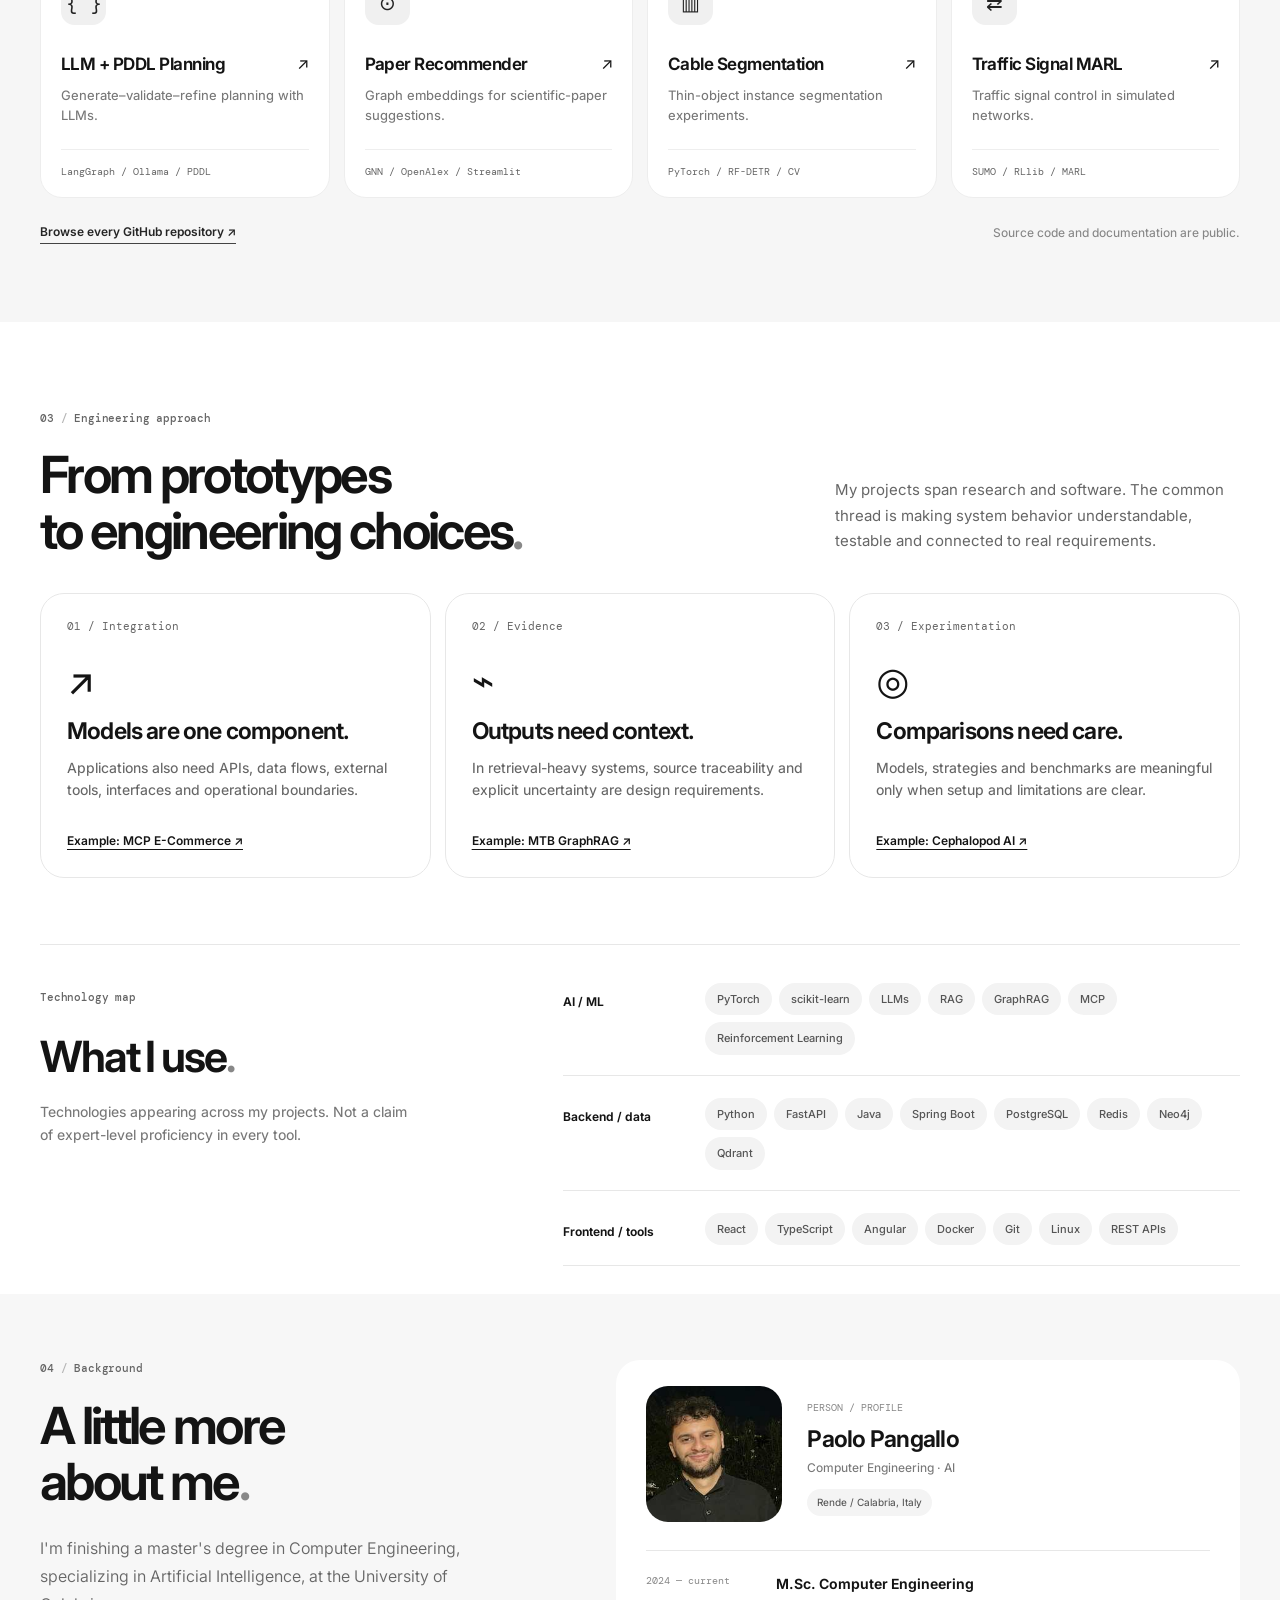
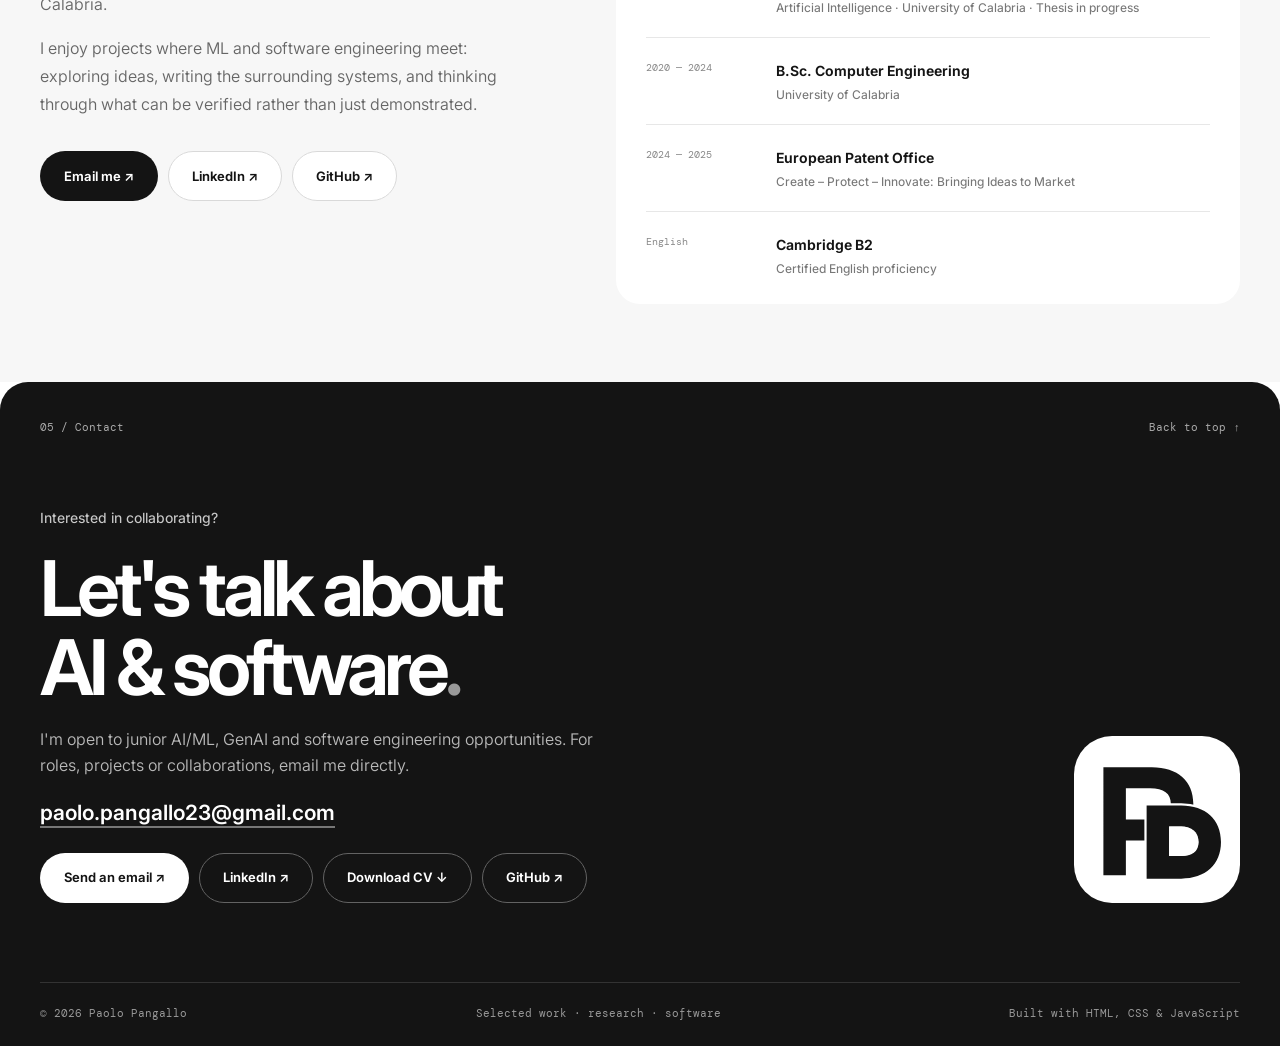
==== commit 2881ee50: "Redesign hero for personal introduction and place architecture explorer below" ====
--- a/docs/index.html
+++ b/docs/index.html
@@ -41,8 +41,8 @@
   <link rel="preconnect" href="https://fonts.googleapis.com" />
   <link rel="preconnect" href="https://fonts.gstatic.com" crossorigin />
   <link href="https://fonts.googleapis.com/css2?family=DM+Mono:wght@400;500&family=Inter:wght@300;400;450;500;550;600;650;700;750&display=swap" rel="stylesheet" />
-  <link rel="stylesheet" href="./style.css?v=8" />
-  <script src="./script.js?v=6" defer></script>
+  <link rel="stylesheet" href="./style.css?v=9" />
+  <script src="./script.js?v=7" defer></script>
 </head>
 <body>
   <a class="skip-link" href="#main">Skip to content</a>
@@ -52,35 +52,45 @@
     <nav class="site-nav" aria-label="Main navigation">
       <a class="nav-identity" href="#top" aria-label="Paolo Pangallo — home"><span class="nav-mark" aria-hidden="true"><img src="./favicon.svg" alt="" width="44" height="44" /></span><span class="nav-name">Paolo Pangallo</span></a>
       <div class="nav-links" id="nav-links">
-        <a href="#work">Featured</a><a href="#explore">Projects</a><a href="#approach">Approach</a><a href="#about">About</a><a href="#contact">Contact</a>
+        <a href="#work">Featured</a><a href="#explore">Projects</a><a href="#systems">Explorer</a><a href="#approach">Approach</a><a href="#about">About</a><a href="#contact">Contact</a>
       </div>
       <div class="nav-actions">
         <a class="nav-contact" href="mailto:paolo.pangallo23@gmail.com" aria-label="Email Paolo Pangallo">Email me <span aria-hidden="true">↗</span></a>
         <button class="menu-toggle" id="menu-toggle" type="button" aria-expanded="false" aria-controls="mobile-menu" aria-label="Open menu"><span></span><span></span></button>
       </div>
     </nav>
-    <div class="mobile-menu" id="mobile-menu" hidden><a href="#work">Featured</a><a href="#explore">Projects</a><a href="#approach">Approach</a><a href="#about">About</a><a href="#contact">Contact</a></div>
+    <div class="mobile-menu" id="mobile-menu" hidden><a href="#work">Featured</a><a href="#explore">Projects</a><a href="#systems">Explorer</a><a href="#approach">Approach</a><a href="#about">About</a><a href="#contact">Contact</a></div>
   </header>
 
   <main id="main">
     <section class="hero wrap" aria-labelledby="hero-title">
       <div class="hero-copy">
-        <div class="eyebrow"><span class="eyebrow-icon" aria-hidden="true">✳</span> Paolo Pangallo <span class="slash">/</span> AI &amp; Software</div>
-        <h1 id="hero-title">Hi, I'm Paolo.<br/><span>I work on AI systems,<br/>from models to software.</span></h1>
-        <p class="lead">I'm completing an MSc in Computer Engineering (Artificial Intelligence) at the <strong>University of Calabria</strong>. I work on retrieval, LLM applications, machine learning experiments and the engineering that connects them. This portfolio explains both what I built and the decisions behind it.</p>
-        <div class="hero-buttons"><a class="btn btn-dark" href="#work">Explore projects <span aria-hidden="true">↗</span></a><a class="btn btn-stroke" href="./Paolo_Pangallo_CV.pdf" download="Paolo_Pangallo_CV.pdf" type="application/pdf">Download CV <span aria-hidden="true">↓</span></a></div>
-        <p class="availability"><span class="availability-dot" aria-hidden="true"></span> Based in Calabria, Italy <span class="avail-sep">·</span> Open to junior AI/ML opportunities</p>
+        <div class="eyebrow hero-eyebrow"><span class="eyebrow-icon" aria-hidden="true">✳</span> AI / ML ENGINEERING <span class="slash">/</span> MSc AI @ UniCal</div>
+        <h1 id="hero-title">Hi, I'm<br/><span>Paolo Pangallo.</span></h1>
+        <p class="hero-statement">I build reliable AI systems<span class="dot">.</span></p>
+        <p class="lead">I'm completing an MSc in Computer Engineering, specializing in Artificial Intelligence. I build <strong>LLM applications, GraphRAG pipelines and software systems</strong>, focusing on practical implementation, clarity and verification.</p>
+        <ul class="hero-specialties" aria-label="Technical focus"><li>LLM &amp; Agentic Systems</li><li>GraphRAG &amp; Verification</li><li>Software Engineering</li></ul>
+        <div class="hero-buttons"><a class="btn btn-dark" href="#work">View projects ↗</a><a class="btn btn-stroke" href="./Paolo_Pangallo_CV.pdf" download="Paolo_Pangallo_CV.pdf" type="application/pdf">Download CV ↓</a><a class="hero-email" href="mailto:paolo.pangallo23@gmail.com">Email me ↗</a></div>
+        <p class="hero-featured">Featured work: <a href="#case-mcp">MCP E-Commerce</a><span aria-hidden="true">·</span><a href="#case-mtb">MTB GraphRAG</a><span aria-hidden="true">·</span><a href="#case-rl">Cephalopod AI</a></p>
       </div>
-      <div class="hero-stage" aria-label="Interactive project architecture explorer">
-        <div class="stage-header"><span class="stage-title"><span class="stage-square" aria-hidden="true">◈</span> system.explorer</span><span class="stage-meta"><span class="stage-led" aria-hidden="true"></span> Interactive overview</span></div>
-        <div class="stage-top"><p>Explore an architecture</p><div class="stage-tabs" role="group" aria-label="Choose an architecture"><button class="stage-tab active" type="button" data-system="mcp" aria-pressed="true">MCP</button><button class="stage-tab" type="button" data-system="mtb" aria-pressed="false">GraphRAG</button><button class="stage-tab" type="button" data-system="rl" aria-pressed="false">RL</button></div></div>
-        <div class="stage-pipeline" id="stage-pipeline" aria-label="Clickable system stages"></div>
-        <div class="stage-inspector" aria-live="polite"><div class="inspector-heading"><span id="inspector-step">01 / Input</span><span class="inspector-icon">↗</span></div><h3 id="inspector-title">User request</h3><p id="inspector-description">A natural-language shopping request starts the workflow.</p><a id="inspector-link" href="https://github.com/PaoloPangallo/MCP_E-commerce" target="_blank" rel="noopener noreferrer">View related source ↗</a></div>
-        <div class="stage-bottom"><span>ARCHITECTURE / CONCEPTUAL</span><span>SELECT A NODE TO INSPECT</span></div>
-      </div>
-    </section>
-
-    <div class="snapshot-bar wrap" aria-label="Quick summary"><div><strong>AI</strong><span>Focus</span><p>AI / ML Engineering</p></div><div><strong>08</strong><span>Selected projects</span><p>Research &amp; applications</p></div><div><strong>MSc</strong><span>Education</span><p>Computer Engineering · AI</p></div><div><strong>IT</strong><span>Location</span><p>Calabria, Italy</p></div></div>
+      <aside class="profile-card" aria-label="Paolo Pangallo profile">
+        <div class="profile-card-label">PERSON / PROFILE</div>
+        <div class="profile-card-main"><img src="./profile-paolo.jpg" alt="Paolo Pangallo" width="220" height="220" decoding="async" fetchpriority="high" /><div><span class="profile-kicker">SOFTWARE × MACHINE LEARNING</span><h2>From ideas<br/>to systems.</h2><p>Engineering where models, data and real applications meet.</p></div></div>
+        <dl class="profile-facts"><div><dt>Education</dt><dd>MSc AI · University of Calabria</dd></div><div><dt>Location</dt><dd>Rende · Calabria, Italy</dd></div><div><dt>Focus</dt><dd>LLMs · GraphRAG · ML</dd></div></dl>
+        <p class="profile-status"><span class="availability-dot" aria-hidden="true"></span> Open to junior AI / ML opportunities</p>
+      </aside>
+    </section>
+
+    <section class="explorer-section wrap" id="systems" aria-labelledby="systems-title">
+      <div class="explorer-intro"><div class="section-index">00 <span>/</span> System explorer</div><h2 id="systems-title">See how the<br/>systems work<span class="dot">.</span></h2><p>Three projects, three approaches. Explore the architecture and inspect the relevant source code.</p><a class="underlined" href="#work">Explore featured projects ↗</a></div>
+  <div class="hero-stage" aria-label="Interactive project architecture explorer">
+          <div class="stage-header"><span class="stage-title"><span class="stage-square" aria-hidden="true">◈</span> system.explorer</span><span class="stage-meta"><span class="stage-led" aria-hidden="true"></span> Interactive overview</span></div>
+          <div class="stage-top"><p>Explore an architecture</p><div class="stage-tabs" role="group" aria-label="Choose an architecture"><button class="stage-tab active" type="button" data-system="mcp" aria-pressed="true">MCP</button><button class="stage-tab" type="button" data-system="mtb" aria-pressed="false">GraphRAG</button><button class="stage-tab" type="button" data-system="rl" aria-pressed="false">RL</button></div></div>
+          <div class="stage-pipeline" id="stage-pipeline" aria-label="Clickable system stages"></div>
+          <div class="stage-inspector" aria-live="polite"><div class="inspector-heading"><span id="inspector-step">01 / Input</span><span class="inspector-icon">↗</span></div><h3 id="inspector-title">User request</h3><p id="inspector-description">A natural-language shopping request starts the workflow.</p><a id="inspector-link" href="https://github.com/PaoloPangallo/MCP_E-commerce" target="_blank" rel="noopener noreferrer">View related source ↗</a></div>
+          <div class="stage-bottom"><span>ARCHITECTURE / CONCEPTUAL</span><span>SELECT A NODE TO INSPECT</span></div>
+        </div>
+    </section>
 
     <section class="feature-section wrap section-gap" id="work" aria-labelledby="work-title">
       <div class="section-heading"><div><div class="section-index">01 <span>/</span> Selected work</div><h2 id="work-title">Selected projects.<br/>Behind the code<span class="dot">.</span></h2></div><p>A closer look at the problems, architectures, engineering decisions and limitations behind three selected projects.</p></div>
--- a/docs/style.css
+++ b/docs/style.css
@@ -226,3 +226,120 @@
   .decision-example-label{font-size:11px}
   .decision-example code{font-size:12px}
 }
+
+/* v8 brand — app-icon monogram, shared by navigation, footer and favicon. */
+.nav-mark{background:#fff;border:1px solid #dadada;overflow:hidden;padding:0;flex-shrink:0}
+.nav-mark img{display:block;width:100%;height:100%;object-fit:contain}
+.footer-mark{font-size:initial;letter-spacing:normal;line-height:normal;color:inherit;padding-right:0}
+.footer-mark img{display:block;width:clamp(110px,13vw,170px);height:auto;aspect-ratio:1}
+@media(max-width:600px){
+ .nav-mark{width:39px;height:39px}
+}
+
+/* v9 | Personal hero, profile, and standalone architecture explorer */
+.hero{grid-template-columns:minmax(0,1.12fr) minmax(340px,.88fr);gap:clamp(26px,4vw,58px);align-items:center;padding:66px 0 43px}
+.hero h1{font-size:clamp(50px,5.2vw,74px);line-height:1.06;margin:23px 0 13px;letter-spacing:-.066em}
+.hero h1 span{color:#191919;letter-spacing:inherit}
+.hero-statement{font-size:clamp(24px,2.45vw,34px);font-weight:650;line-height:1.16;letter-spacing:-.052em;color:#626262;margin-bottom:19px}
+.hero-eyebrow{font-size:12px;flex-wrap:wrap}
+.hero .lead{font-size:15px;line-height:1.7;font-weight:400}
+.hero-specialties{display:flex;flex-wrap:wrap;gap:7px;list-style:none;padding:0;margin:23px 0 0}
+.hero-specialties li{border:1px solid #dedede;border-radius:999px;background:#f8f8f8;padding:9px 11px;font-size:12px;font-weight:600}
+.hero-buttons{align-items:center;gap:8px;margin:25px 0 17px}
+.hero-email{min-height:48px;display:inline-flex;align-items:center;padding:0 10px;font-size:13px;font-weight:600;text-decoration:underline;text-underline-offset:4px}
+.hero-featured{display:flex;flex-wrap:wrap;gap:7px;font-size:12px;line-height:1.6;color:#666}
+.hero-featured a{text-decoration:underline;text-decoration-color:#bdbdbd;text-underline-offset:4px;font-weight:600;color:#333}
+.profile-card{min-width:0;border:1px solid #e3e3e3;background:#f4f4f4;border-radius:24px;padding:22px 23px 18px}
+.profile-card-label,.profile-kicker{font:10px var(--mono);color:#686868}
+.profile-card-label{padding-bottom:16px;border-bottom:1px solid #dcdcdc}
+.profile-card-main{display:grid;grid-template-columns:143px minmax(0,1fr);align-items:center;gap:18px;padding:22px 0}
+.profile-card-main img{display:block;width:143px;height:143px;border-radius:20px;object-fit:cover;border:5px solid #fff;background:#ddd}
+.profile-card-main h2{font-size:clamp(23px,2.25vw,30px);line-height:1.13;letter-spacing:-.052em;margin:10px 0 8px}
+.profile-card-main p{font-size:12px;line-height:1.58;color:#666}
+.profile-facts{margin:0;border-top:1px solid #dedede}
+.profile-facts>div{display:grid;grid-template-columns:82px minmax(0,1fr);gap:10px;padding:10px 0;border-bottom:1px solid #dedede}
+.profile-facts dt{font:10px var(--mono);color:#757575}
+.profile-facts dd{font-size:12px;font-weight:600;margin:0}
+.profile-status{display:flex;gap:9px;align-items:center;font-size:12px;font-weight:600;margin-top:17px;color:#333}
+.profile-status .availability-dot{flex-shrink:0}
+.explorer-section{display:grid;grid-template-columns:minmax(0,.72fr) minmax(0,1.28fr);gap:clamp(26px,5vw,72px);align-items:center;border-top:1px solid var(--line-2);padding-top:36px;margin-top:25px}
+.explorer-intro{max-width:370px}
+.explorer-intro h2{font-size:clamp(33px,3.45vw,49px);line-height:1.12;letter-spacing:-.053em;margin:18px 0 15px}
+.explorer-intro p{font-size:15px;line-height:1.72;color:#666;margin-bottom:21px}
+.explorer-intro .underlined{font-size:13px}
+.explorer-section .hero-stage{min-height:390px;border-radius:22px}
+.explorer-section .stage-header{padding:16px 21px}
+.explorer-section .stage-top{padding:18px 21px 10px}
+.explorer-section .stage-pipeline{padding:8px 19px 15px}
+.explorer-section .pipeline-step{min-height:80px;gap:12px}
+.explorer-section .stage-inspector{margin:0 20px 12px;padding:16px 18px;min-height:116px}
+.explorer-section .stage-bottom{padding:10px 21px 13px}
+.feature-section.section-gap{margin-top:72px}
+@media(prefers-reduced-motion:no-preference){
+ .motion-ready .profile-card{animation:welcome-rise .75s .12s cubic-bezier(.22,1,.36,1) both}
+ .motion-ready .hero-stage{animation:none}
+}
+@media(max-width:1160px){
+ .hero{grid-template-columns:minmax(0,1.1fr) minmax(315px,.9fr);gap:27px}
+ .hero h1{font-size:clamp(48px,5.1vw,63px)}
+ .profile-card{padding:18px}
+ .profile-card-main{grid-template-columns:110px 1fr;gap:13px}
+ .profile-card-main img{width:110px;height:110px}
+ .profile-card-main h2{font-size:23px}
+ .explorer-section{grid-template-columns:minmax(0,.65fr) minmax(0,1.35fr);gap:26px}
+ .nav-links{gap:12px}
+ .nav-links a{font-size:13px}
+}
+@media(max-width:960px){
+ .hero{grid-template-columns:1fr;gap:25px;padding:56px 0 35px}
+ .hero h1{font-size:clamp(52px,7vw,74px)}
+ .profile-card{max-width:760px;width:100%}
+ .profile-card-main{grid-template-columns:145px 1fr;gap:20px}
+ .profile-card-main img{width:145px;height:145px}
+ .profile-card-main h2{font-size:28px}
+ .explorer-section{grid-template-columns:1fr;gap:23px;margin-top:15px;padding-top:27px}
+ .explorer-intro{max-width:730px}
+ .explorer-intro h2{font-size:clamp(33px,5vw,45px);margin:12px 0}
+ .explorer-intro p{margin-bottom:12px}
+ .explorer-section .hero-stage{width:100%;max-width:760px}
+ .feature-section.section-gap{margin-top:62px}
+}
+@media(max-width:600px){
+ .hero{gap:22px;padding:42px 0 26px}
+ .hero-eyebrow{font-size:11px}
+ .hero h1{font-size:clamp(43px,10vw,59px);margin:17px 0 12px}
+ .hero-statement{font-size:clamp(22px,5.5vw,29px);margin-bottom:15px}
+ .hero .lead{font-size:14px}
+ .hero-specialties{gap:6px;margin-top:17px}
+ .hero-specialties li{font-size:11px;padding:8px 10px}
+ .hero-buttons{gap:7px;margin:21px 0 16px}
+ .hero-email{padding:0 6px;font-size:12px;min-height:40px}
+ .hero-featured{font-size:11px;gap:5px}
+ .profile-card{padding:16px;border-radius:20px}
+ .profile-card-label{padding-bottom:12px}
+ .profile-card-main{grid-template-columns:95px 1fr;gap:13px;padding:17px 0}
+ .profile-card-main img{width:95px;height:95px;border-radius:15px;border-width:4px}
+ .profile-kicker{font-size:9px}
+ .profile-card-main h2{font-size:clamp(20px,5.2vw,25px);margin:7px 0}
+ .profile-card-main p{font-size:11px;line-height:1.45}
+ .profile-facts>div{grid-template-columns:76px 1fr;gap:8px}
+ .profile-facts dt{font-size:10px}
+ .profile-facts dd{font-size:11px}
+ .profile-status{font-size:11px}
+ .explorer-section{gap:19px;margin-top:8px;padding-top:25px}
+ .explorer-intro h2{font-size:35px}
+ .explorer-intro p{font-size:14px;line-height:1.6}
+ .explorer-section .hero-stage{min-height:0}
+ .explorer-section .stage-header{padding:15px}
+ .explorer-section .stage-top{padding:15px 15px 10px}
+ .explorer-section .stage-pipeline{padding:9px 13px 14px}
+ .explorer-section .pipeline-step{min-height:86px;gap:12px}
+ .explorer-section .stage-inspector{margin:0 13px 10px;padding:15px}
+ .explorer-section .stage-bottom{padding:10px 15px}
+ .feature-section.section-gap{margin-top:53px}
+}
+@media(max-width:380px){
+ .profile-card-main{grid-template-columns:82px 1fr;gap:10px}
+ .profile-card-main img{width:82px;height:82px}
+ .profile-card-main h2{font-size:20px}
+}
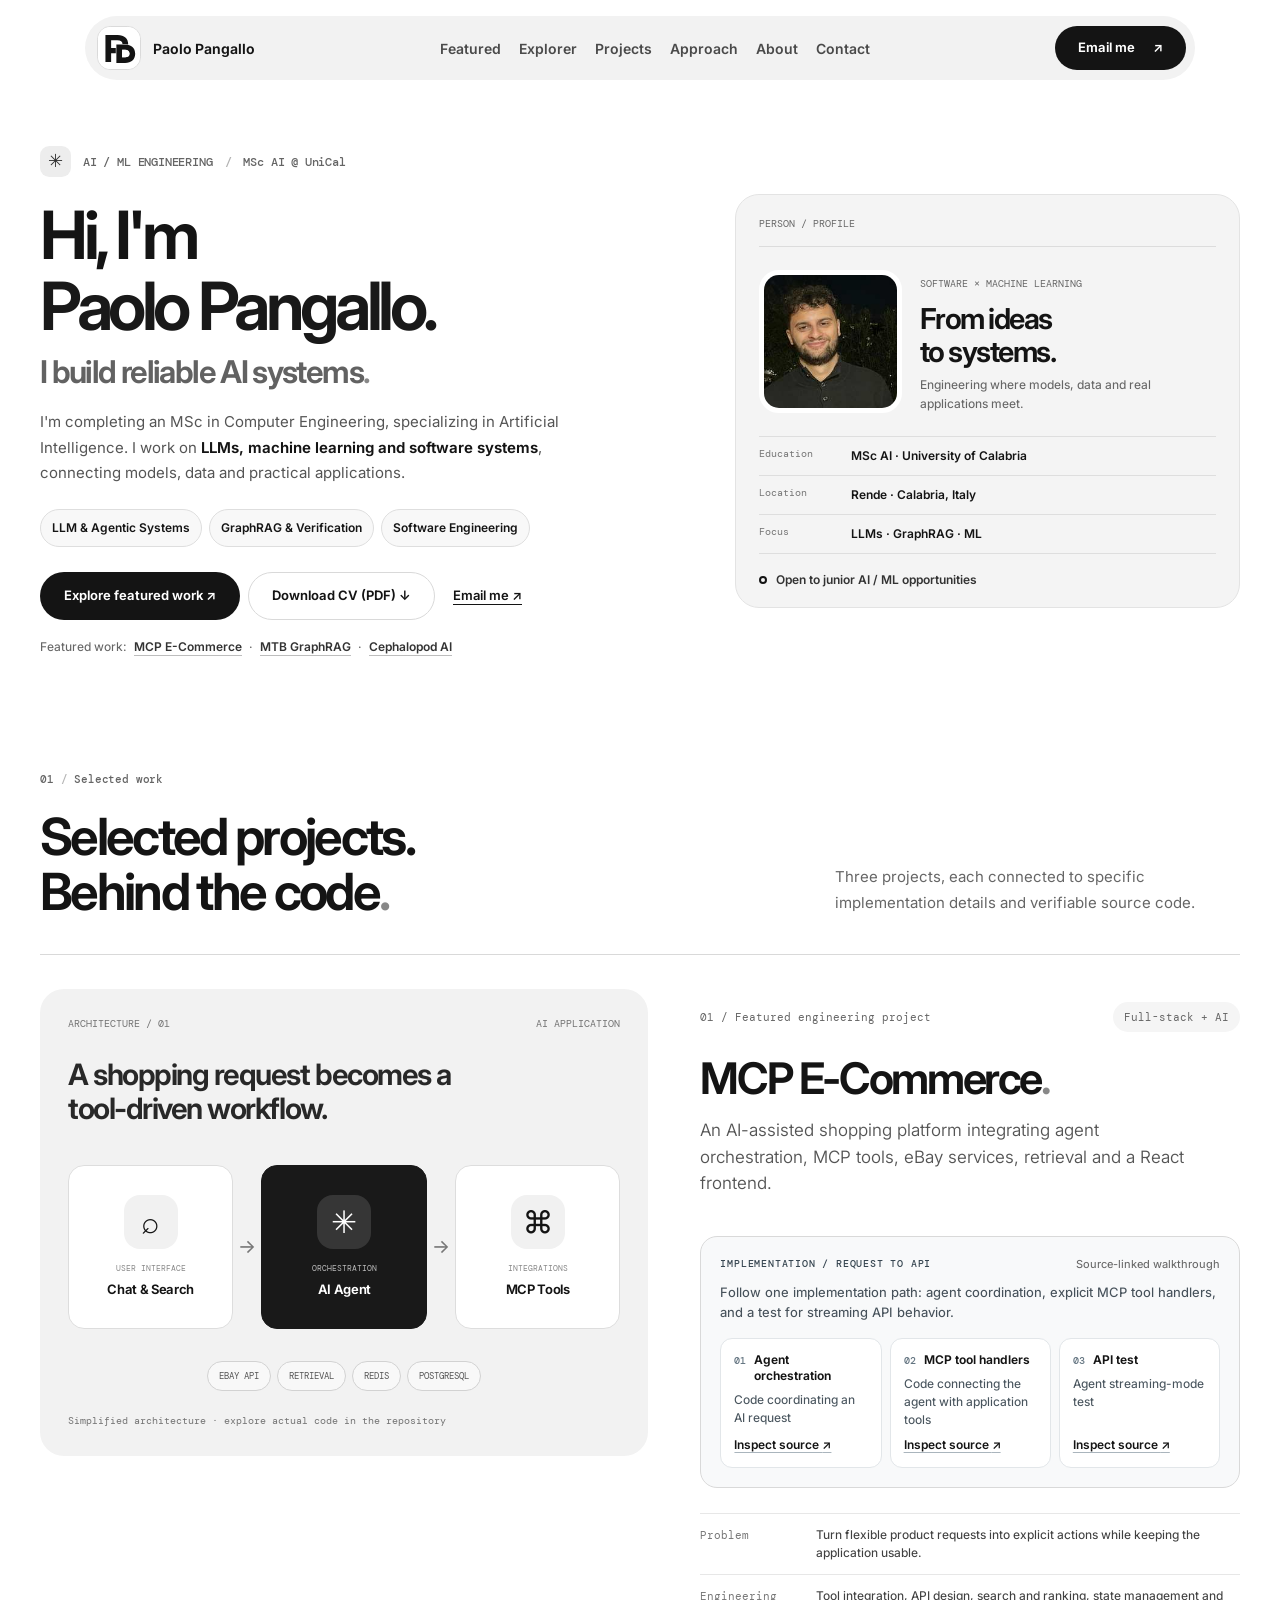
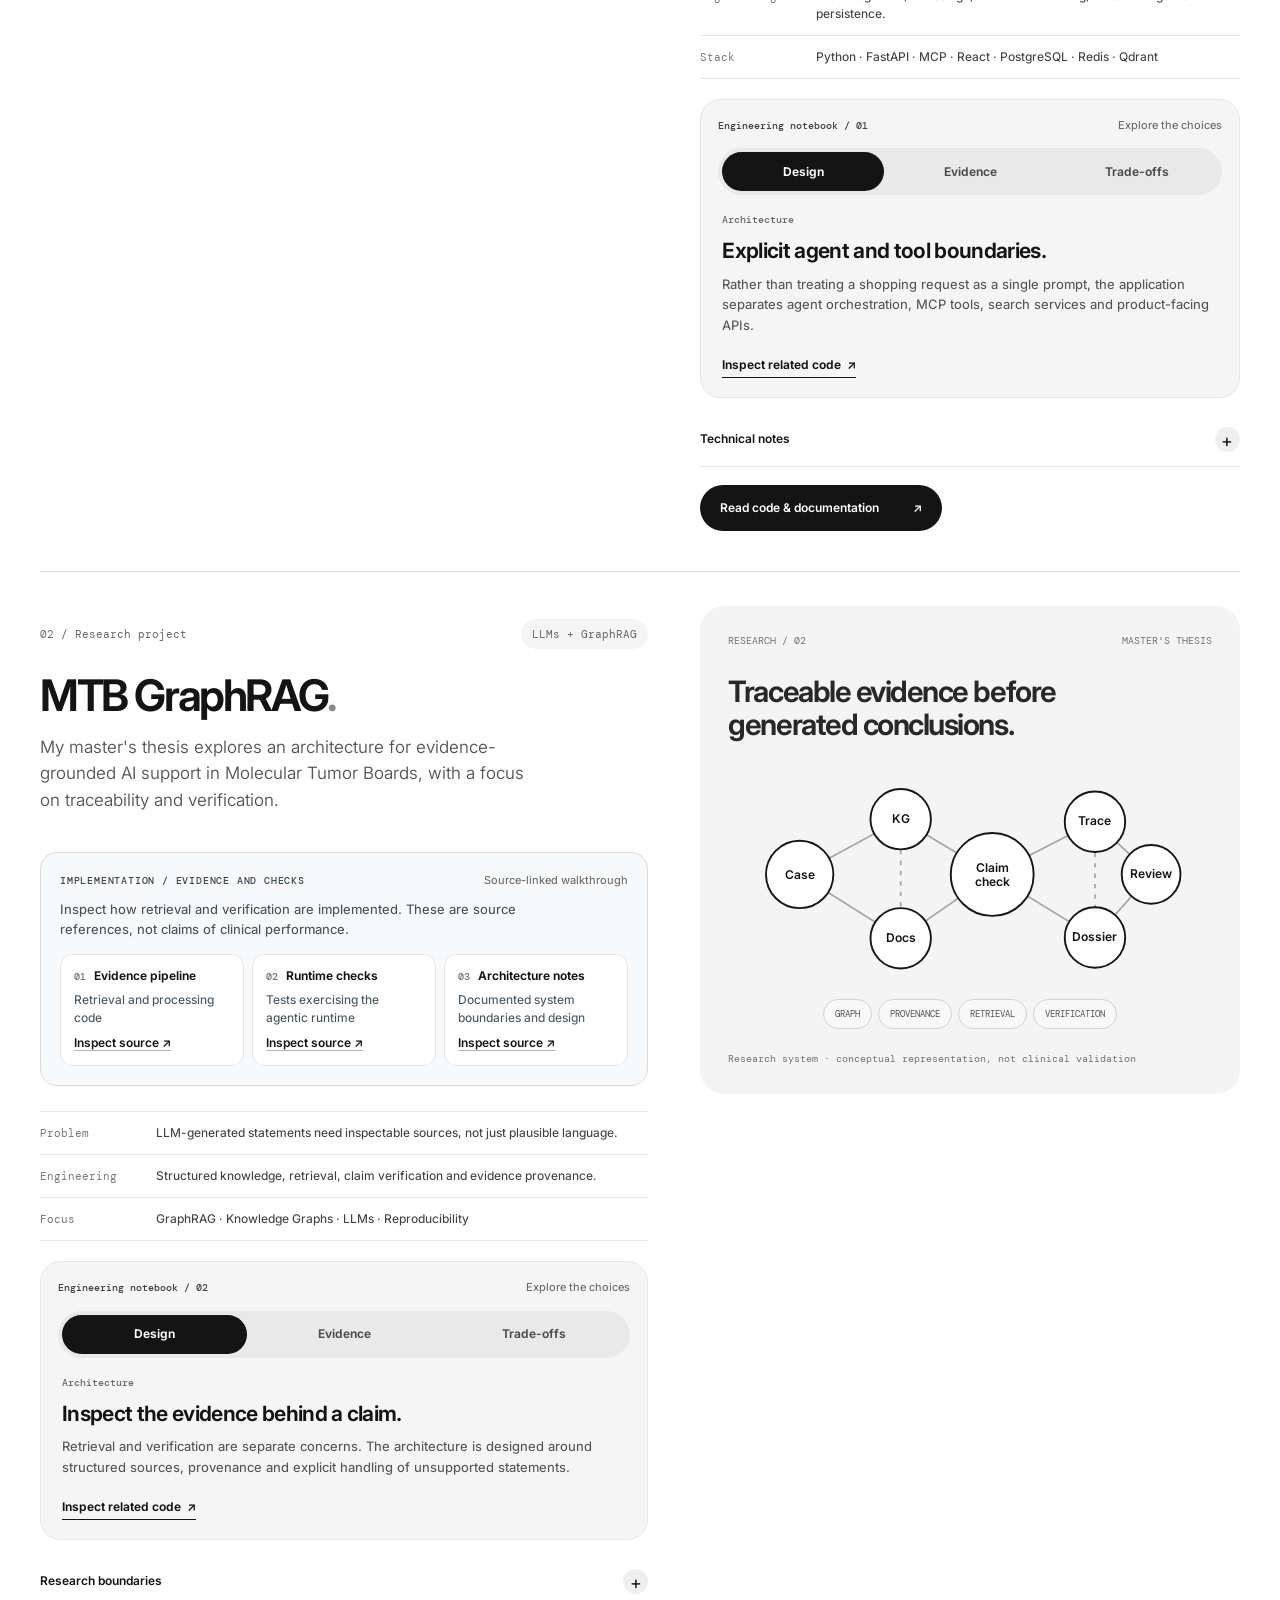
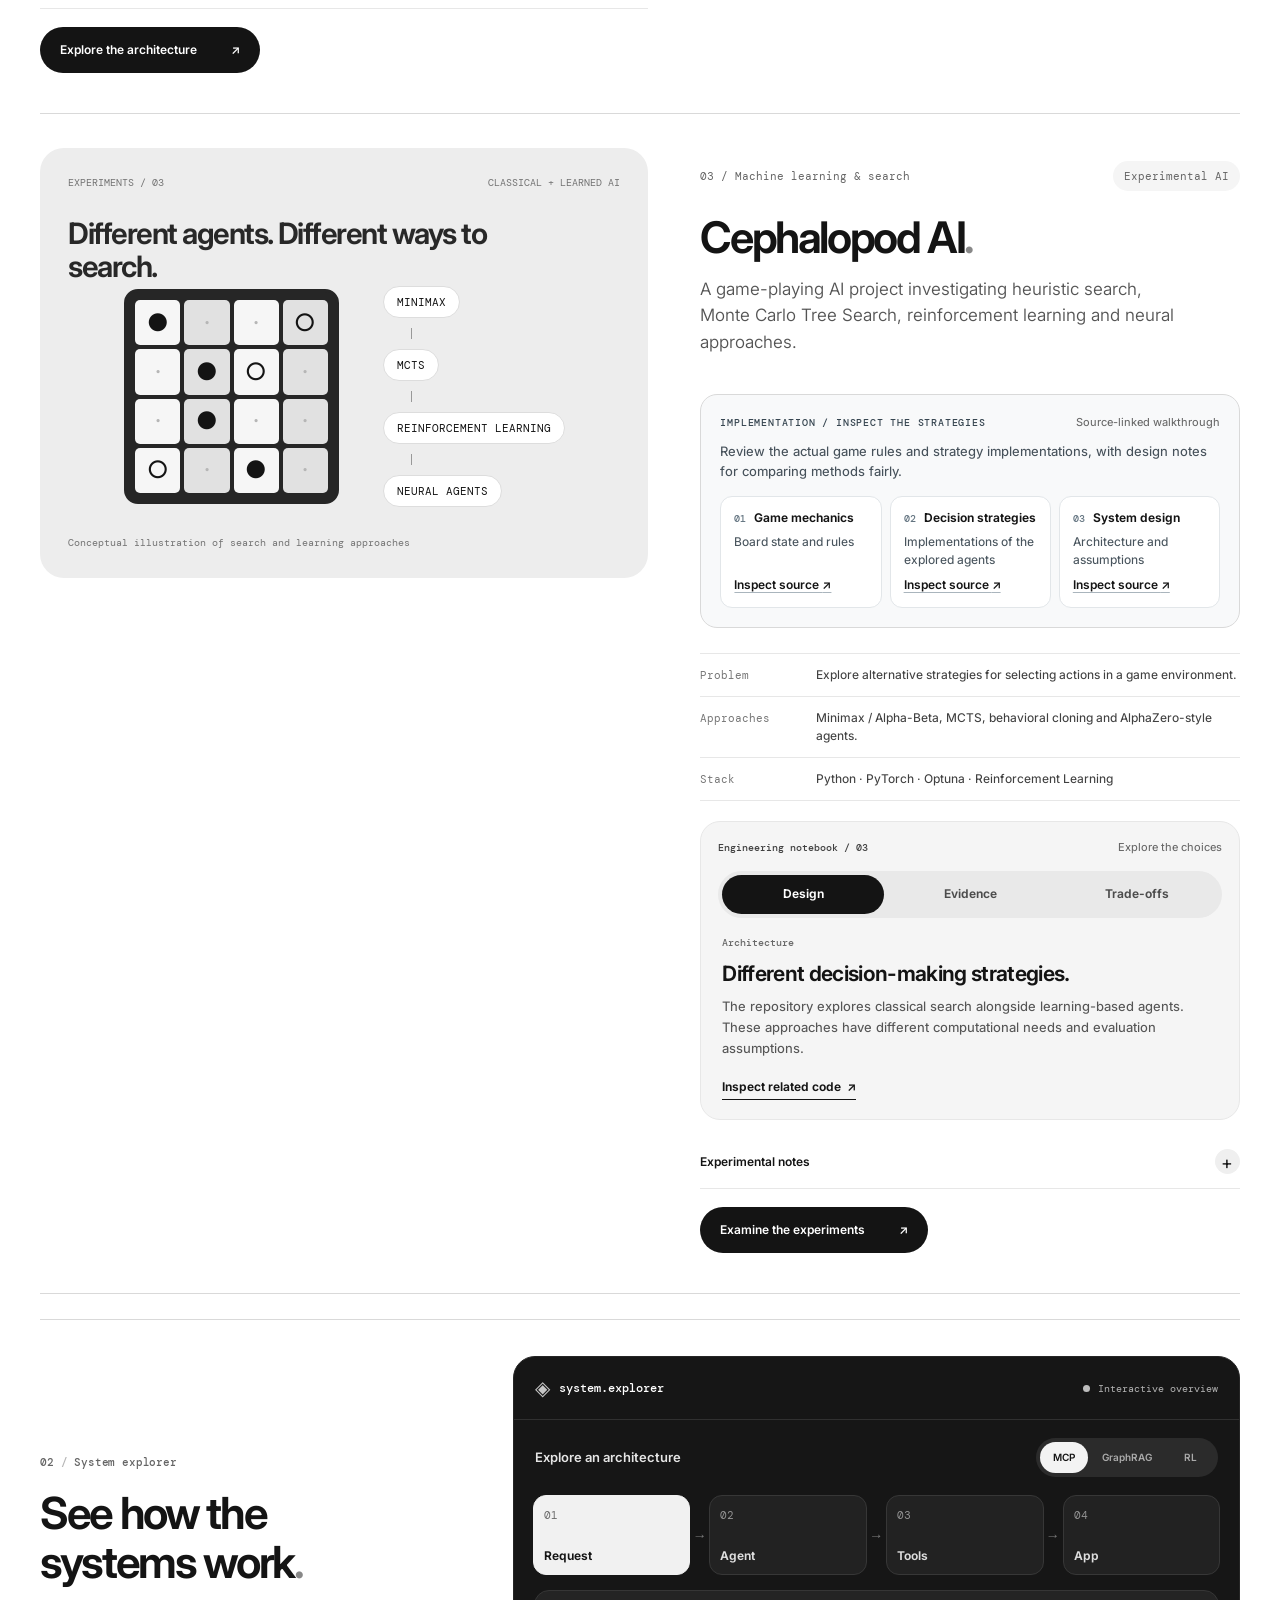
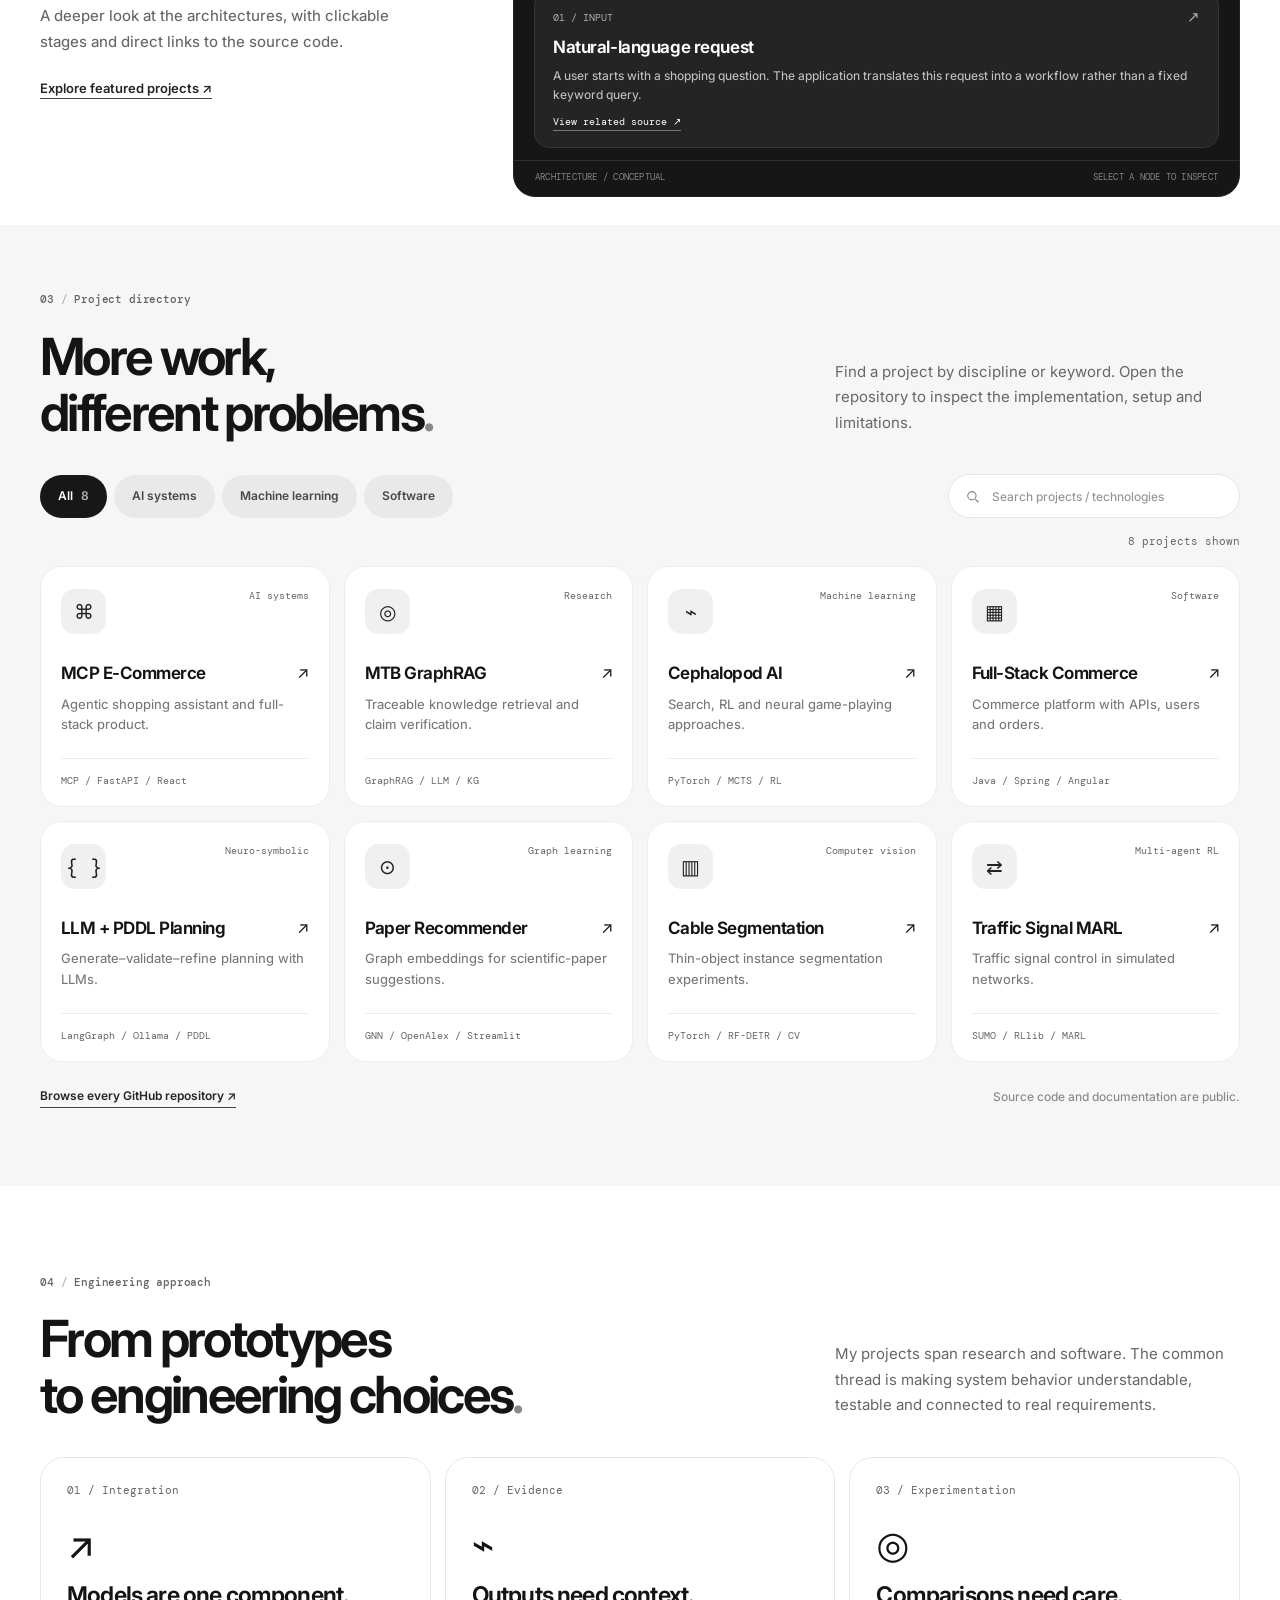
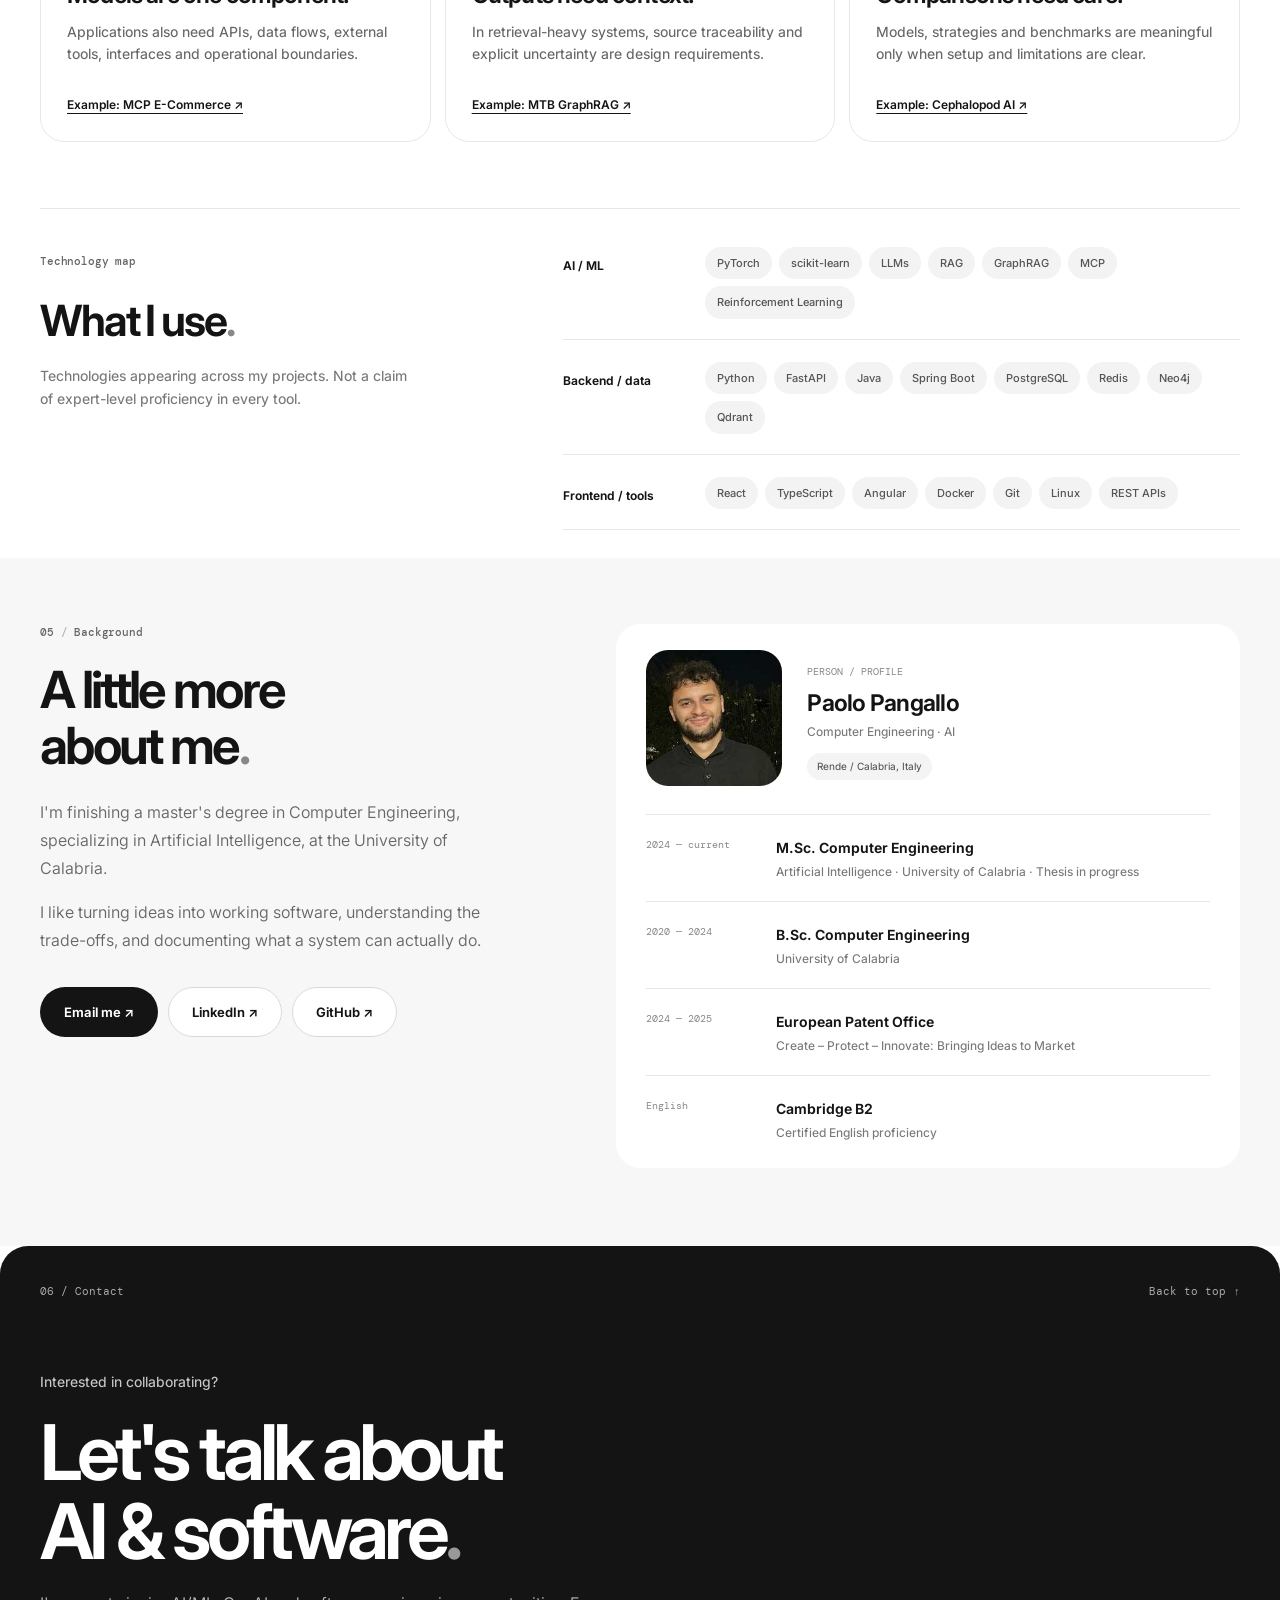
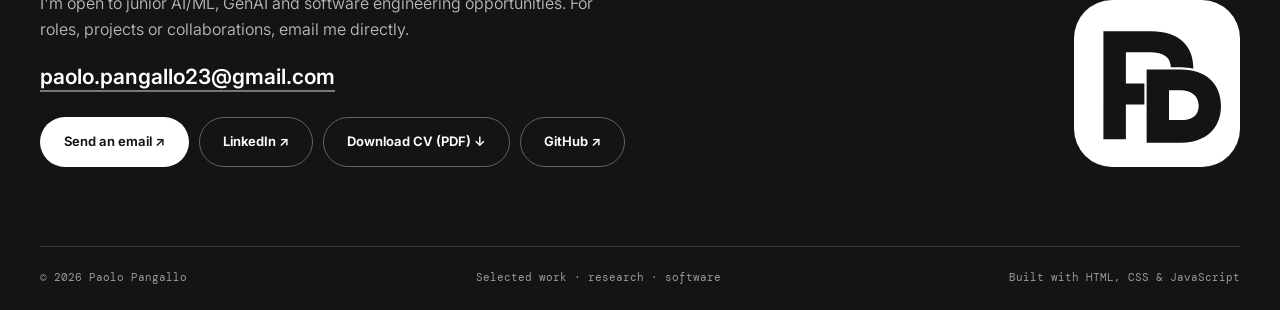
==== commit 5a958220: "Improve recruiter flow and add verifiable project evidence" ====
--- a/docs/index.html
+++ b/docs/index.html
@@ -41,8 +41,8 @@
   <link rel="preconnect" href="https://fonts.googleapis.com" />
   <link rel="preconnect" href="https://fonts.gstatic.com" crossorigin />
   <link href="https://fonts.googleapis.com/css2?family=DM+Mono:wght@400;500&family=Inter:wght@300;400;450;500;550;600;650;700;750&display=swap" rel="stylesheet" />
-  <link rel="stylesheet" href="./style.css?v=9" />
-  <script src="./script.js?v=7" defer></script>
+  <link rel="stylesheet" href="./style.css?v=10" />
+  <script src="./script.js?v=8" defer></script>
 </head>
 <body>
   <a class="skip-link" href="#main">Skip to content</a>
@@ -52,14 +52,14 @@
     <nav class="site-nav" aria-label="Main navigation">
       <a class="nav-identity" href="#top" aria-label="Paolo Pangallo — home"><span class="nav-mark" aria-hidden="true"><img src="./favicon.svg" alt="" width="44" height="44" /></span><span class="nav-name">Paolo Pangallo</span></a>
       <div class="nav-links" id="nav-links">
-        <a href="#work">Featured</a><a href="#explore">Projects</a><a href="#systems">Explorer</a><a href="#approach">Approach</a><a href="#about">About</a><a href="#contact">Contact</a>
+        <a href="#work">Featured</a><a href="#systems">Explorer</a><a href="#explore">Projects</a><a href="#approach">Approach</a><a href="#about">About</a><a href="#contact">Contact</a>
       </div>
       <div class="nav-actions">
         <a class="nav-contact" href="mailto:paolo.pangallo23@gmail.com" aria-label="Email Paolo Pangallo">Email me <span aria-hidden="true">↗</span></a>
         <button class="menu-toggle" id="menu-toggle" type="button" aria-expanded="false" aria-controls="mobile-menu" aria-label="Open menu"><span></span><span></span></button>
       </div>
     </nav>
-    <div class="mobile-menu" id="mobile-menu" hidden><a href="#work">Featured</a><a href="#explore">Projects</a><a href="#systems">Explorer</a><a href="#approach">Approach</a><a href="#about">About</a><a href="#contact">Contact</a></div>
+    <div class="mobile-menu" id="mobile-menu" hidden><a href="#work">Featured</a><a href="#systems">Explorer</a><a href="#explore">Projects</a><a href="#approach">Approach</a><a href="#about">About</a><a href="#contact">Contact</a></div>
   </header>
 
   <main id="main">
@@ -68,9 +68,9 @@
         <div class="eyebrow hero-eyebrow"><span class="eyebrow-icon" aria-hidden="true">✳</span> AI / ML ENGINEERING <span class="slash">/</span> MSc AI @ UniCal</div>
         <h1 id="hero-title">Hi, I'm<br/><span>Paolo Pangallo.</span></h1>
         <p class="hero-statement">I build reliable AI systems<span class="dot">.</span></p>
-        <p class="lead">I'm completing an MSc in Computer Engineering, specializing in Artificial Intelligence. I build <strong>LLM applications, GraphRAG pipelines and software systems</strong>, focusing on practical implementation, clarity and verification.</p>
+        <p class="lead">I'm completing an MSc in Computer Engineering, specializing in Artificial Intelligence. I work on <strong>LLMs, machine learning and software systems</strong>, connecting models, data and practical applications.</p>
         <ul class="hero-specialties" aria-label="Technical focus"><li>LLM &amp; Agentic Systems</li><li>GraphRAG &amp; Verification</li><li>Software Engineering</li></ul>
-        <div class="hero-buttons"><a class="btn btn-dark" href="#work">View projects ↗</a><a class="btn btn-stroke" href="./Paolo_Pangallo_CV.pdf" download="Paolo_Pangallo_CV.pdf" type="application/pdf">Download CV ↓</a><a class="hero-email" href="mailto:paolo.pangallo23@gmail.com">Email me ↗</a></div>
+        <div class="hero-buttons"><a class="btn btn-dark" href="#work">Explore featured work ↗</a><a class="btn btn-stroke" href="./Paolo_Pangallo_CV.pdf" aria-label="Download Paolo Pangallo curriculum vitae (PDF)" download="Paolo_Pangallo_CV.pdf" type="application/pdf">Download CV (PDF) ↓</a><a class="hero-email" href="mailto:paolo.pangallo23@gmail.com">Email me ↗</a></div>
         <p class="hero-featured">Featured work: <a href="#case-mcp">MCP E-Commerce</a><span aria-hidden="true">·</span><a href="#case-mtb">MTB GraphRAG</a><span aria-hidden="true">·</span><a href="#case-rl">Cephalopod AI</a></p>
       </div>
       <aside class="profile-card" aria-label="Paolo Pangallo profile">
@@ -81,19 +81,8 @@
       </aside>
     </section>
 
-    <section class="explorer-section wrap" id="systems" aria-labelledby="systems-title">
-      <div class="explorer-intro"><div class="section-index">00 <span>/</span> System explorer</div><h2 id="systems-title">See how the<br/>systems work<span class="dot">.</span></h2><p>Three projects, three approaches. Explore the architecture and inspect the relevant source code.</p><a class="underlined" href="#work">Explore featured projects ↗</a></div>
-  <div class="hero-stage" aria-label="Interactive project architecture explorer">
-          <div class="stage-header"><span class="stage-title"><span class="stage-square" aria-hidden="true">◈</span> system.explorer</span><span class="stage-meta"><span class="stage-led" aria-hidden="true"></span> Interactive overview</span></div>
-          <div class="stage-top"><p>Explore an architecture</p><div class="stage-tabs" role="group" aria-label="Choose an architecture"><button class="stage-tab active" type="button" data-system="mcp" aria-pressed="true">MCP</button><button class="stage-tab" type="button" data-system="mtb" aria-pressed="false">GraphRAG</button><button class="stage-tab" type="button" data-system="rl" aria-pressed="false">RL</button></div></div>
-          <div class="stage-pipeline" id="stage-pipeline" aria-label="Clickable system stages"></div>
-          <div class="stage-inspector" aria-live="polite"><div class="inspector-heading"><span id="inspector-step">01 / Input</span><span class="inspector-icon">↗</span></div><h3 id="inspector-title">User request</h3><p id="inspector-description">A natural-language shopping request starts the workflow.</p><a id="inspector-link" href="https://github.com/PaoloPangallo/MCP_E-commerce" target="_blank" rel="noopener noreferrer">View related source ↗</a></div>
-          <div class="stage-bottom"><span>ARCHITECTURE / CONCEPTUAL</span><span>SELECT A NODE TO INSPECT</span></div>
-        </div>
-    </section>
-
     <section class="feature-section wrap section-gap" id="work" aria-labelledby="work-title">
-      <div class="section-heading"><div><div class="section-index">01 <span>/</span> Selected work</div><h2 id="work-title">Selected projects.<br/>Behind the code<span class="dot">.</span></h2></div><p>A closer look at the problems, architectures, engineering decisions and limitations behind three selected projects.</p></div>
+      <div class="section-heading"><div><div class="section-index">01 <span>/</span> Selected work</div><h2 id="work-title">Selected projects.<br/>Behind the code<span class="dot">.</span></h2></div><p>Three projects, each connected to specific implementation details and verifiable source code.</p></div>
 
       <article class="case-row" id="case-mcp">
         <div class="case-art case-art-mcp">
@@ -103,7 +92,8 @@
           <div class="art-subsystem"><span>EBAY API</span><span>RETRIEVAL</span><span>REDIS</span><span>POSTGRESQL</span></div>
           <div class="art-caption">Simplified architecture · explore actual code in the repository</div>
         </div>
-        <div class="case-content"><div class="case-number"><span>01 / Featured engineering project</span><span class="case-status">Full-stack + AI</span></div><h3>MCP E-Commerce<span class="dot">.</span></h3><p class="case-summary">An AI-assisted shopping platform integrating agent orchestration, MCP tools, eBay services, retrieval and a React frontend.</p><dl class="case-facts"><div><dt>Problem</dt><dd>Turn flexible product requests into explicit actions while keeping the application usable.</dd></div><div><dt>Engineering</dt><dd>Tool integration, API design, search and ranking, state management and persistence.</dd></div><div><dt>Stack</dt><dd>Python · FastAPI · MCP · React · PostgreSQL · Redis · Qdrant</dd></div></dl>
+        <div class="case-content"><div class="case-number"><span>01 / Featured engineering project</span><span class="case-status">Full-stack + AI</span></div><h3>MCP E-Commerce<span class="dot">.</span></h3><p class="case-summary">An AI-assisted shopping platform integrating agent orchestration, MCP tools, eBay services, retrieval and a React frontend.</p>
+<section class="proof-panel" aria-label="mcp source evidence"><div class="proof-panel-top"><span class="proof-kicker">IMPLEMENTATION / REQUEST TO API</span><span class="proof-verified">Source-linked walkthrough</span></div><p class="proof-intro">Follow one implementation path: agent coordination, explicit MCP tool handlers, and a test for streaming API behavior.</p><ol class="proof-grid"><li class="proof-step"><div class="proof-step-head"><span class="proof-no">01</span><strong>Agent orchestration</strong></div><p>Code coordinating an AI request</p><a href="https://github.com/PaoloPangallo/MCP_E-commerce/tree/Paolo_minimax2.7/app/agent" target="_blank" rel="noopener noreferrer">Inspect source <span aria-hidden="true">↗</span></a></li><li class="proof-step"><div class="proof-step-head"><span class="proof-no">02</span><strong>MCP tool handlers</strong></div><p>Code connecting the agent with application tools</p><a href="https://github.com/PaoloPangallo/MCP_E-commerce/tree/Paolo_minimax2.7/app/mcp" target="_blank" rel="noopener noreferrer">Inspect source <span aria-hidden="true">↗</span></a></li><li class="proof-step"><div class="proof-step-head"><span class="proof-no">03</span><strong>API test</strong></div><p>Agent streaming-mode test</p><a href="https://github.com/PaoloPangallo/MCP_E-commerce/blob/Paolo_minimax2.7/tests/api/test_agent_stream_mcp_mode.py" target="_blank" rel="noopener noreferrer">Inspect source <span aria-hidden="true">↗</span></a></li></ol></section><dl class="case-facts"><div><dt>Problem</dt><dd>Turn flexible product requests into explicit actions while keeping the application usable.</dd></div><div><dt>Engineering</dt><dd>Tool integration, API design, search and ranking, state management and persistence.</dd></div><div><dt>Stack</dt><dd>Python · FastAPI · MCP · React · PostgreSQL · Redis · Qdrant</dd></div></dl>
           <div class="decision-lab" data-case="mcp" aria-label="Engineering walkthrough for MCP E-Commerce">
             <div class="decision-lab-heading"><span class="decision-kicker">Engineering notebook / 01</span><span class="decision-hint">Explore the choices</span></div>
             <div class="decision-tabs" role="group" aria-label="MCP E-Commerce technical topics">
@@ -130,7 +120,8 @@
           <div class="mtb-mobile-flow" aria-label="Simplified evidence workflow for small screens"><span>Clinical case</span><span>Knowledge + documents</span><span>Claim verification</span><span>Evidence + provenance</span><span>Human review</span></div>
           <div class="art-subsystem"><span>GRAPH</span><span>PROVENANCE</span><span>RETRIEVAL</span><span>VERIFICATION</span></div><div class="art-caption">Research system · conceptual representation, not clinical validation</div>
         </div>
-        <div class="case-content"><div class="case-number"><span>02 / Research project</span><span class="case-status">LLMs + GraphRAG</span></div><h3>MTB GraphRAG<span class="dot">.</span></h3><p class="case-summary">My master's thesis explores an architecture for evidence-grounded AI support in Molecular Tumor Boards, with a focus on traceability and verification.</p><dl class="case-facts"><div><dt>Problem</dt><dd>LLM-generated statements need inspectable sources, not just plausible language.</dd></div><div><dt>Engineering</dt><dd>Structured knowledge, retrieval, claim verification and evidence provenance.</dd></div><div><dt>Focus</dt><dd>GraphRAG · Knowledge Graphs · LLMs · Reproducibility</dd></div></dl>
+        <div class="case-content"><div class="case-number"><span>02 / Research project</span><span class="case-status">LLMs + GraphRAG</span></div><h3>MTB GraphRAG<span class="dot">.</span></h3><p class="case-summary">My master's thesis explores an architecture for evidence-grounded AI support in Molecular Tumor Boards, with a focus on traceability and verification.</p>
+<section class="proof-panel" aria-label="mtb source evidence"><div class="proof-panel-top"><span class="proof-kicker">IMPLEMENTATION / EVIDENCE AND CHECKS</span><span class="proof-verified">Source-linked walkthrough</span></div><p class="proof-intro">Inspect how retrieval and verification are implemented. These are source references, not claims of clinical performance.</p><ol class="proof-grid"><li class="proof-step"><div class="proof-step-head"><span class="proof-no">01</span><strong>Evidence pipeline</strong></div><p>Retrieval and processing code</p><a href="https://github.com/PaoloPangallo/MTB_GRAPH_RAG/tree/main/mtb-graphrag/backend/pipeline" target="_blank" rel="noopener noreferrer">Inspect source <span aria-hidden="true">↗</span></a></li><li class="proof-step"><div class="proof-step-head"><span class="proof-no">02</span><strong>Runtime checks</strong></div><p>Tests exercising the agentic runtime</p><a href="https://github.com/PaoloPangallo/MTB_GRAPH_RAG/blob/main/mtb-graphrag/backend/tests/test_agentic_runtime.py" target="_blank" rel="noopener noreferrer">Inspect source <span aria-hidden="true">↗</span></a></li><li class="proof-step"><div class="proof-step-head"><span class="proof-no">03</span><strong>Architecture notes</strong></div><p>Documented system boundaries and design</p><a href="https://github.com/PaoloPangallo/MTB_GRAPH_RAG/blob/main/docs/ARCHITECTURE_OVERVIEW.md" target="_blank" rel="noopener noreferrer">Inspect source <span aria-hidden="true">↗</span></a></li></ol></section><dl class="case-facts"><div><dt>Problem</dt><dd>LLM-generated statements need inspectable sources, not just plausible language.</dd></div><div><dt>Engineering</dt><dd>Structured knowledge, retrieval, claim verification and evidence provenance.</dd></div><div><dt>Focus</dt><dd>GraphRAG · Knowledge Graphs · LLMs · Reproducibility</dd></div></dl>
           <div class="decision-lab" data-case="mtb" aria-label="Engineering walkthrough for MTB GraphRAG">
             <div class="decision-lab-heading"><span class="decision-kicker">Engineering notebook / 02</span><span class="decision-hint">Explore the choices</span></div>
             <div class="decision-tabs" role="group" aria-label="MTB GraphRAG technical topics">
@@ -153,7 +144,8 @@
 
       <article class="case-row" id="case-rl">
         <div class="case-art case-art-rl"><div class="art-bar"><span>EXPERIMENTS / 03</span><span>CLASSICAL + LEARNED AI</span></div><div class="art-title">Different agents. Different ways to search.</div><div class="rl-visual"><div class="rl-board" aria-hidden="true"><span>●</span><span></span><span></span><span>○</span><span></span><span>●</span><span>○</span><span></span><span></span><span>●</span><span></span><span></span><span>○</span><span></span><span>●</span><span></span></div><div class="rl-methods"><span>MINIMAX</span><span class="method-line"></span><span>MCTS</span><span class="method-line"></span><span>REINFORCEMENT LEARNING</span><span class="method-line"></span><span>NEURAL AGENTS</span></div></div><div class="art-caption">Conceptual illustration of search and learning approaches</div></div>
-        <div class="case-content"><div class="case-number"><span>03 / Machine learning &amp; search</span><span class="case-status">Experimental AI</span></div><h3>Cephalopod AI<span class="dot">.</span></h3><p class="case-summary">A game-playing AI project investigating heuristic search, Monte Carlo Tree Search, reinforcement learning and neural approaches.</p><dl class="case-facts"><div><dt>Problem</dt><dd>Explore alternative strategies for selecting actions in a game environment.</dd></div><div><dt>Approaches</dt><dd>Minimax / Alpha-Beta, MCTS, behavioral cloning and AlphaZero-style agents.</dd></div><div><dt>Stack</dt><dd>Python · PyTorch · Optuna · Reinforcement Learning</dd></div></dl>
+        <div class="case-content"><div class="case-number"><span>03 / Machine learning &amp; search</span><span class="case-status">Experimental AI</span></div><h3>Cephalopod AI<span class="dot">.</span></h3><p class="case-summary">A game-playing AI project investigating heuristic search, Monte Carlo Tree Search, reinforcement learning and neural approaches.</p>
+<section class="proof-panel" aria-label="rl source evidence"><div class="proof-panel-top"><span class="proof-kicker">IMPLEMENTATION / INSPECT THE STRATEGIES</span><span class="proof-verified">Source-linked walkthrough</span></div><p class="proof-intro">Review the actual game rules and strategy implementations, with design notes for comparing methods fairly.</p><ol class="proof-grid"><li class="proof-step"><div class="proof-step-head"><span class="proof-no">01</span><strong>Game mechanics</strong></div><p>Board state and rules</p><a href="https://github.com/PaoloPangallo/IA_Cephalopod/blob/main/cephalopod/core/mechanics.py" target="_blank" rel="noopener noreferrer">Inspect source <span aria-hidden="true">↗</span></a></li><li class="proof-step"><div class="proof-step-head"><span class="proof-no">02</span><strong>Decision strategies</strong></div><p>Implementations of the explored agents</p><a href="https://github.com/PaoloPangallo/IA_Cephalopod/tree/main/cephalopod/strategies" target="_blank" rel="noopener noreferrer">Inspect source <span aria-hidden="true">↗</span></a></li><li class="proof-step"><div class="proof-step-head"><span class="proof-no">03</span><strong>System design</strong></div><p>Architecture and assumptions</p><a href="https://github.com/PaoloPangallo/IA_Cephalopod/blob/main/docs/SYSTEM_DESIGN.md" target="_blank" rel="noopener noreferrer">Inspect source <span aria-hidden="true">↗</span></a></li></ol></section><dl class="case-facts"><div><dt>Problem</dt><dd>Explore alternative strategies for selecting actions in a game environment.</dd></div><div><dt>Approaches</dt><dd>Minimax / Alpha-Beta, MCTS, behavioral cloning and AlphaZero-style agents.</dd></div><div><dt>Stack</dt><dd>Python · PyTorch · Optuna · Reinforcement Learning</dd></div></dl>
           <div class="decision-lab" data-case="rl" aria-label="Engineering walkthrough for Cephalopod AI">
             <div class="decision-lab-heading"><span class="decision-kicker">Engineering notebook / 03</span><span class="decision-hint">Explore the choices</span></div>
             <div class="decision-tabs" role="group" aria-label="Cephalopod AI technical topics">
@@ -174,7 +166,18 @@
       </article>
     </section>
 
-    <section class="library-section section-gap" id="explore" aria-labelledby="explore-title"><div class="wrap"><div class="section-heading"><div><div class="section-index">02 <span>/</span> Project directory</div><h2 id="explore-title">More work,<br/>different problems<span class="dot">.</span></h2></div><p>Find a project by discipline or keyword. Open the repository to inspect the implementation, setup and limitations.</p></div>
+    <section class="explorer-section wrap" id="systems" aria-labelledby="systems-title">
+      <div class="explorer-intro"><div class="section-index">02 <span>/</span> System explorer</div><h2 id="systems-title">See how the<br/>systems work<span class="dot">.</span></h2><p>A deeper look at the architectures, with clickable stages and direct links to the source code.</p><a class="underlined" href="#work">Explore featured projects ↗</a></div>
+  <div class="hero-stage" aria-label="Interactive project architecture explorer">
+          <div class="stage-header"><span class="stage-title"><span class="stage-square" aria-hidden="true">◈</span> system.explorer</span><span class="stage-meta"><span class="stage-led" aria-hidden="true"></span> Interactive overview</span></div>
+          <div class="stage-top"><p>Explore an architecture</p><div class="stage-tabs" role="group" aria-label="Choose an architecture"><button class="stage-tab active" type="button" data-system="mcp" aria-pressed="true">MCP</button><button class="stage-tab" type="button" data-system="mtb" aria-pressed="false">GraphRAG</button><button class="stage-tab" type="button" data-system="rl" aria-pressed="false">RL</button></div></div>
+          <div class="stage-pipeline" id="stage-pipeline" aria-label="Clickable system stages"></div>
+          <div class="stage-inspector" aria-live="polite"><div class="inspector-heading"><span id="inspector-step">01 / Input</span><span class="inspector-icon">↗</span></div><h3 id="inspector-title">User request</h3><p id="inspector-description">A natural-language shopping request starts the workflow.</p><a id="inspector-link" href="https://github.com/PaoloPangallo/MCP_E-commerce" target="_blank" rel="noopener noreferrer">View related source ↗</a></div>
+          <div class="stage-bottom"><span>ARCHITECTURE / CONCEPTUAL</span><span>SELECT A NODE TO INSPECT</span></div>
+        </div>
+    </section>
+
+    <section class="library-section section-gap" id="explore" aria-labelledby="explore-title"><div class="wrap"><div class="section-heading"><div><div class="section-index">03 <span>/</span> Project directory</div><h2 id="explore-title">More work,<br/>different problems<span class="dot">.</span></h2></div><p>Find a project by discipline or keyword. Open the repository to inspect the implementation, setup and limitations.</p></div>
       <div class="project-toolbar"><div class="project-filters" role="group" aria-label="Filter projects"><button class="project-filter selected" type="button" data-filter="all" aria-pressed="true">All <span id="all-count">8</span></button><button class="project-filter" type="button" data-filter="ai" aria-pressed="false">AI systems</button><button class="project-filter" type="button" data-filter="ml" aria-pressed="false">Machine learning</button><button class="project-filter" type="button" data-filter="software" aria-pressed="false">Software</button></div><label class="search-field"><svg width="17" height="17" viewBox="0 0 24 24" aria-hidden="true"><circle cx="10.8" cy="10.8" r="6.5" stroke="currentColor" stroke-width="1.8" fill="none"/><path d="m16 16 5 5" stroke="currentColor" stroke-width="1.8" fill="none"/></svg><span class="sr-only">Search projects</span><input id="project-search" type="search" placeholder="Search projects / technologies" autocomplete="off" /></label></div>
       <div class="library-count" id="result-count" aria-live="polite">8 projects</div>
       <div class="library-grid" id="library-grid">
@@ -190,14 +193,14 @@
       <div class="library-more"><a href="https://github.com/PaoloPangallo?tab=repositories" class="underlined" target="_blank" rel="noopener noreferrer">Browse every GitHub repository ↗</a><span>Source code and documentation are public.</span></div>
     </div></section>
 
-    <section class="approach-section section-gap wrap" id="approach" aria-labelledby="approach-title"><div class="section-heading"><div><div class="section-index">03 <span>/</span> Engineering approach</div><h2 id="approach-title">From prototypes<br/>to engineering choices<span class="dot">.</span></h2></div><p>My projects span research and software. The common thread is making system behavior understandable, testable and connected to real requirements.</p></div>
+    <section class="approach-section section-gap wrap" id="approach" aria-labelledby="approach-title"><div class="section-heading"><div><div class="section-index">04 <span>/</span> Engineering approach</div><h2 id="approach-title">From prototypes<br/>to engineering choices<span class="dot">.</span></h2></div><p>My projects span research and software. The common thread is making system behavior understandable, testable and connected to real requirements.</p></div>
       <div class="principles"><div class="principle"><span class="principle-index">01 / Integration</span><div class="principle-icon">↗</div><h3>Models are one component.</h3><p>Applications also need APIs, data flows, external tools, interfaces and operational boundaries.</p><a href="https://github.com/PaoloPangallo/MCP_E-commerce" target="_blank" rel="noopener noreferrer">Example: MCP E-Commerce ↗</a></div><div class="principle"><span class="principle-index">02 / Evidence</span><div class="principle-icon">⌁</div><h3>Outputs need context.</h3><p>In retrieval-heavy systems, source traceability and explicit uncertainty are design requirements.</p><a href="https://github.com/PaoloPangallo/MTB_GRAPH_RAG" target="_blank" rel="noopener noreferrer">Example: MTB GraphRAG ↗</a></div><div class="principle"><span class="principle-index">03 / Experimentation</span><div class="principle-icon">◎</div><h3>Comparisons need care.</h3><p>Models, strategies and benchmarks are meaningful only when setup and limitations are clear.</p><a href="https://github.com/PaoloPangallo/IA_Cephalopod" target="_blank" rel="noopener noreferrer">Example: Cephalopod AI ↗</a></div></div>
       <div class="toolkit"><div class="toolkit-intro"><span class="section-index">Technology map</span><h3>What I use<span class="dot">.</span></h3><p>Technologies appearing across my projects. Not a claim of expert-level proficiency in every tool.</p></div><div class="skill-groups"><div class="skill-group"><h4>AI / ML</h4><div class="skill-tags"><span>PyTorch</span><span>scikit-learn</span><span>LLMs</span><span>RAG</span><span>GraphRAG</span><span>MCP</span><span>Reinforcement Learning</span></div></div><div class="skill-group"><h4>Backend / data</h4><div class="skill-tags"><span>Python</span><span>FastAPI</span><span>Java</span><span>Spring Boot</span><span>PostgreSQL</span><span>Redis</span><span>Neo4j</span><span>Qdrant</span></div></div><div class="skill-group"><h4>Frontend / tools</h4><div class="skill-tags"><span>React</span><span>TypeScript</span><span>Angular</span><span>Docker</span><span>Git</span><span>Linux</span><span>REST APIs</span></div></div></div></div>
     </section>
 
-    <section class="about-section section-gap" id="about" aria-labelledby="about-title"><div class="wrap about-layout"><div class="about-left"><div class="section-index">04 <span>/</span> Background</div><h2 id="about-title">A little more<br/>about me<span class="dot">.</span></h2><p>I'm finishing a master's degree in Computer Engineering, specializing in Artificial Intelligence, at the University of Calabria.</p><p>I enjoy projects where ML and software engineering meet: exploring ideas, writing the surrounding systems, and thinking through what can be verified rather than just demonstrated.</p><div class="about-links"><a class="btn btn-dark" href="mailto:paolo.pangallo23@gmail.com">Email me ↗</a><a class="btn btn-stroke" href="https://www.linkedin.com/in/paolo-pangallo-9aa456170/" target="_blank" rel="noopener noreferrer">LinkedIn ↗</a><a class="btn btn-stroke" href="https://github.com/PaoloPangallo" target="_blank" rel="noopener noreferrer">GitHub ↗</a></div></div><div class="about-right"><div class="about-photo"><img src="./profile-paolo.jpg" alt="Ritratto di Paolo Pangallo" width="220" height="220" loading="lazy" decoding="async" /><div><span class="small-overline">PERSON / PROFILE</span><h3>Paolo Pangallo</h3><p>Computer Engineering · AI</p><span class="photo-place">Rende / Calabria, Italy</span></div></div><div class="background-list"><div><span>2024 — current</span><div><strong>M.Sc. Computer Engineering</strong><p>Artificial Intelligence · University of Calabria · Thesis in progress</p></div></div><div><span>2020 — 2024</span><div><strong>B.Sc. Computer Engineering</strong><p>University of Calabria</p></div></div><div><span>2024 — 2025</span><div><strong>European Patent Office</strong><p>Create – Protect – Innovate: Bringing Ideas to Market</p></div></div><div><span>English</span><div><strong>Cambridge B2</strong><p>Certified English proficiency</p></div></div></div></div></div></section>
-
-    <footer class="site-footer" id="contact"><div class="wrap"><div class="footer-top"><span>05 / Contact</span><a href="#top">Back to top ↑</a></div><div class="footer-main"><div><p class="footer-kicker">Interested in collaborating?</p><h2>Let's talk about<br/>AI &amp; software<span>.</span></h2><p>I'm open to junior AI/ML, GenAI and software engineering opportunities. For roles, projects or collaborations, email me directly.</p><a class="contact-address" href="mailto:paolo.pangallo23@gmail.com">paolo.pangallo23@gmail.com</a><div class="footer-buttons"><a class="btn btn-white" href="mailto:paolo.pangallo23@gmail.com">Send an email ↗</a><a class="btn btn-black-outline" href="https://www.linkedin.com/in/paolo-pangallo-9aa456170/" target="_blank" rel="noopener noreferrer">LinkedIn ↗</a><a class="btn btn-black-outline" href="./Paolo_Pangallo_CV.pdf" download="Paolo_Pangallo_CV.pdf" type="application/pdf">Download CV ↓</a><a class="btn btn-black-outline" href="https://github.com/PaoloPangallo" target="_blank" rel="noopener noreferrer">GitHub ↗</a></div></div><div class="footer-mark" aria-hidden="true"><img src="./favicon.svg" alt="" width="160" height="160" loading="lazy" /></div></div><div class="footer-bottom"><span>© <span id="year">2026</span> Paolo Pangallo</span><span>Selected work · research · software</span><span>Built with HTML, CSS &amp; JavaScript</span></div></div></footer>
+    <section class="about-section section-gap" id="about" aria-labelledby="about-title"><div class="wrap about-layout"><div class="about-left"><div class="section-index">05 <span>/</span> Background</div><h2 id="about-title">A little more<br/>about me<span class="dot">.</span></h2><p>I'm finishing a master's degree in Computer Engineering, specializing in Artificial Intelligence, at the University of Calabria.</p><p>I like turning ideas into working software, understanding the trade-offs, and documenting what a system can actually do.</p><div class="about-links"><a class="btn btn-dark" href="mailto:paolo.pangallo23@gmail.com">Email me ↗</a><a class="btn btn-stroke" href="https://www.linkedin.com/in/paolo-pangallo-9aa456170/" target="_blank" rel="noopener noreferrer">LinkedIn ↗</a><a class="btn btn-stroke" href="https://github.com/PaoloPangallo" target="_blank" rel="noopener noreferrer">GitHub ↗</a></div></div><div class="about-right"><div class="about-photo"><img src="./profile-paolo.jpg" alt="Ritratto di Paolo Pangallo" width="220" height="220" loading="lazy" decoding="async" /><div><span class="small-overline">PERSON / PROFILE</span><h3>Paolo Pangallo</h3><p>Computer Engineering · AI</p><span class="photo-place">Rende / Calabria, Italy</span></div></div><div class="background-list"><div><span>2024 — current</span><div><strong>M.Sc. Computer Engineering</strong><p>Artificial Intelligence · University of Calabria · Thesis in progress</p></div></div><div><span>2020 — 2024</span><div><strong>B.Sc. Computer Engineering</strong><p>University of Calabria</p></div></div><div><span>2024 — 2025</span><div><strong>European Patent Office</strong><p>Create – Protect – Innovate: Bringing Ideas to Market</p></div></div><div><span>English</span><div><strong>Cambridge B2</strong><p>Certified English proficiency</p></div></div></div></div></div></section>
+
+    <footer class="site-footer" id="contact"><div class="wrap"><div class="footer-top"><span>06 / Contact</span><a href="#top">Back to top ↑</a></div><div class="footer-main"><div><p class="footer-kicker">Interested in collaborating?</p><h2>Let's talk about<br/>AI &amp; software<span>.</span></h2><p>I'm open to junior AI/ML, GenAI and software engineering opportunities. For roles, projects or collaborations, email me directly.</p><a class="contact-address" href="mailto:paolo.pangallo23@gmail.com">paolo.pangallo23@gmail.com</a><div class="footer-buttons"><a class="btn btn-white" href="mailto:paolo.pangallo23@gmail.com">Send an email ↗</a><a class="btn btn-black-outline" href="https://www.linkedin.com/in/paolo-pangallo-9aa456170/" target="_blank" rel="noopener noreferrer">LinkedIn ↗</a><a class="btn btn-black-outline" href="./Paolo_Pangallo_CV.pdf" aria-label="Download Paolo Pangallo curriculum vitae (PDF)" download="Paolo_Pangallo_CV.pdf" type="application/pdf">Download CV (PDF) ↓</a><a class="btn btn-black-outline" href="https://github.com/PaoloPangallo" target="_blank" rel="noopener noreferrer">GitHub ↗</a></div></div><div class="footer-mark" aria-hidden="true"><img src="./favicon.svg" alt="" width="160" height="160" loading="lazy" /></div></div><div class="footer-bottom"><span>© <span id="year">2026</span> Paolo Pangallo</span><span>Selected work · research · software</span><span>Built with HTML, CSS &amp; JavaScript</span></div></div></footer>
   </main>
 </body>
 </html>
--- a/docs/style.css
+++ b/docs/style.css
@@ -343,3 +343,18 @@
  .profile-card-main img{width:82px;height:82px}
  .profile-card-main h2{font-size:20px}
 }
+
+/* Concise links from project descriptions to real, inspectable code. */
+.proof-panel{margin:23px 0 25px;padding:19px;border:1px solid var(--line-2);border-radius:17px;background:#f8f9fa}
+.proof-panel-top{display:flex;justify-content:space-between;align-items:center;gap:10px;flex-wrap:wrap;margin-bottom:10px}
+.proof-kicker{font:500 10px/1.4 var(--mono);letter-spacing:.08em;color:#374651}
+.proof-verified{font-size:11px;color:var(--muted)}
+.proof-intro{max-width:65ch;font-size:13px;line-height:1.55;color:#46515a;margin:0 0 15px}
+.proof-grid{display:grid;grid-template-columns:repeat(3,minmax(0,1fr));gap:8px;list-style:none;margin:0;padding:0}
+.proof-step{padding:13px;background:#fff;border:1px solid #e2e6e9;border-radius:12px;display:flex;flex-direction:column;gap:7px;min-width:0}
+.proof-step-head{display:flex;align-items:baseline;gap:8px;font-size:12px;line-height:1.35}
+.proof-no{color:#637480;font:500 10px/1 var(--mono)}
+.proof-step p{font-size:12px;line-height:1.5;color:#48545d;flex:1;margin:0}
+.proof-step a{align-self:flex-start;font-size:12px;font-weight:600;text-decoration:underline;text-decoration-color:#aab5bd;text-underline-offset:3px}
+.proof-step a:hover{text-decoration-color:currentColor}
+@media(max-width:760px){.proof-grid{grid-template-columns:1fr}.proof-panel{padding:15px}.proof-step{padding:12px}}
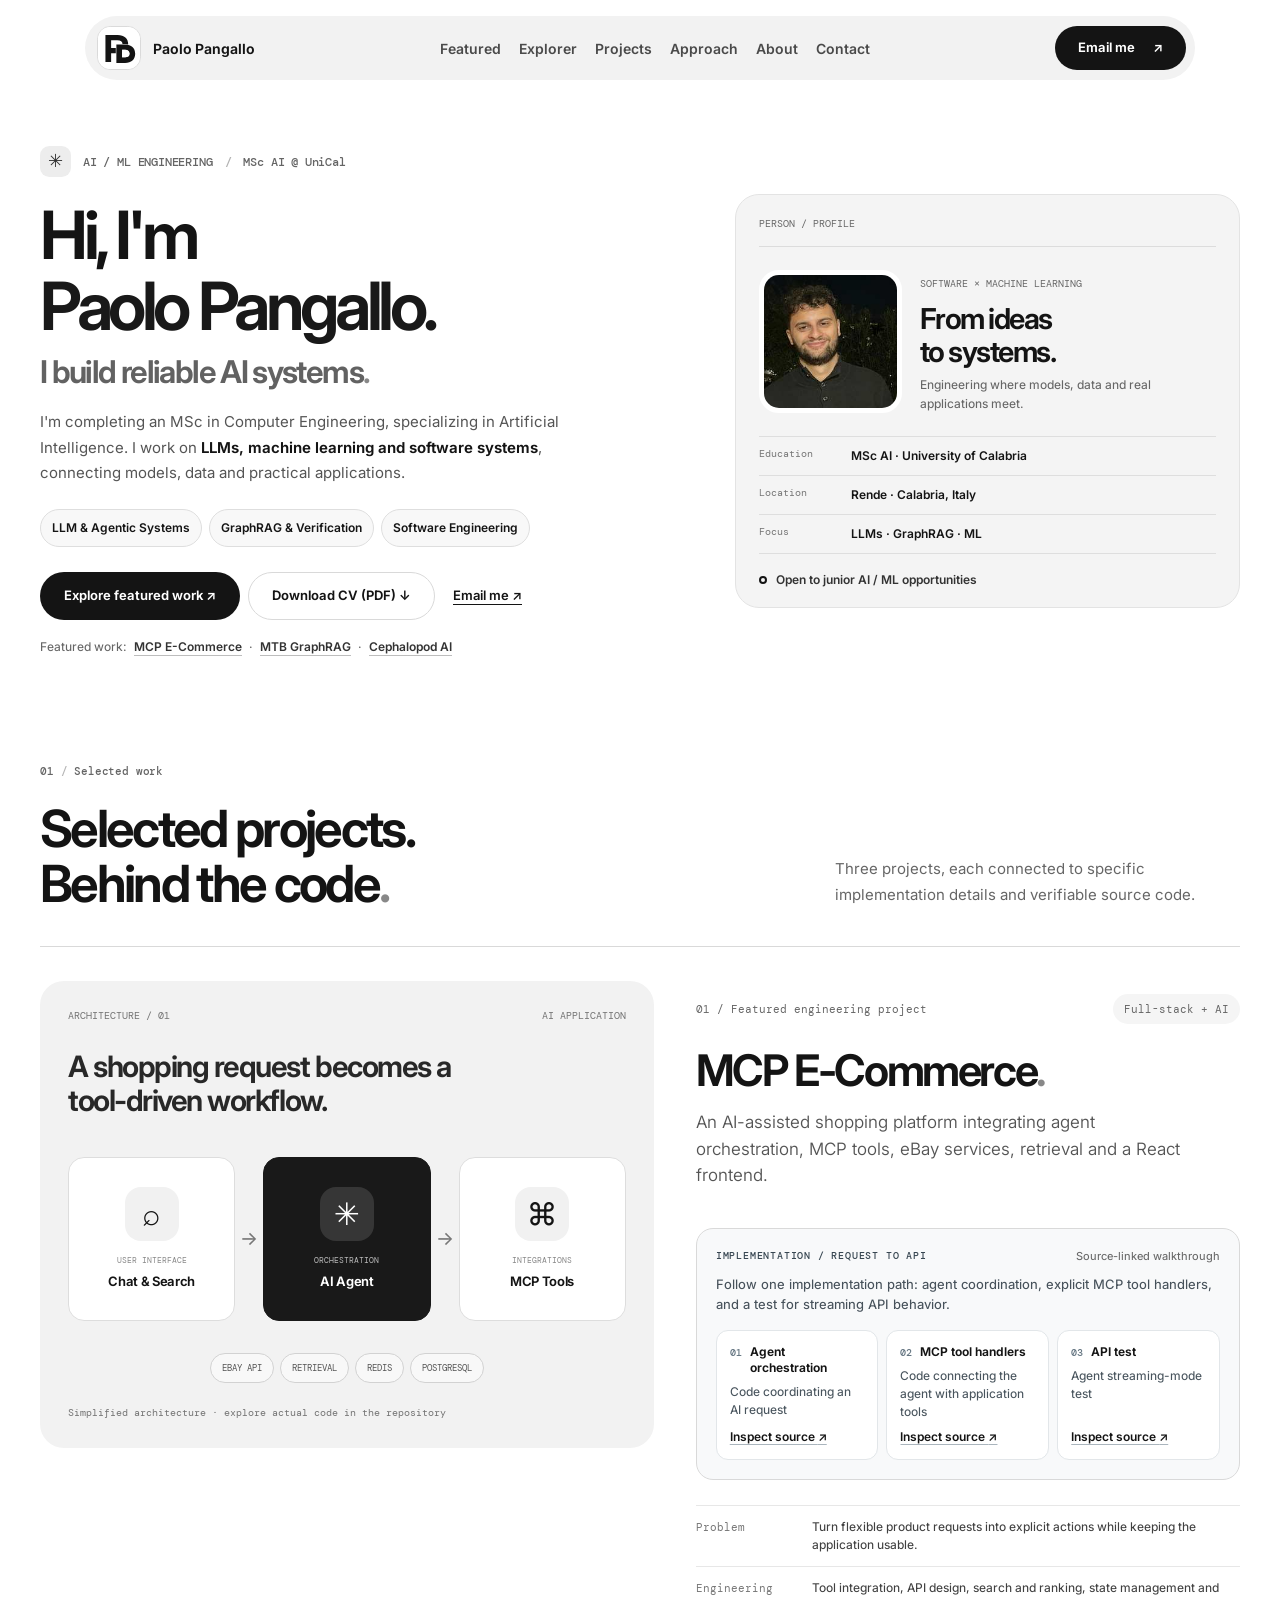
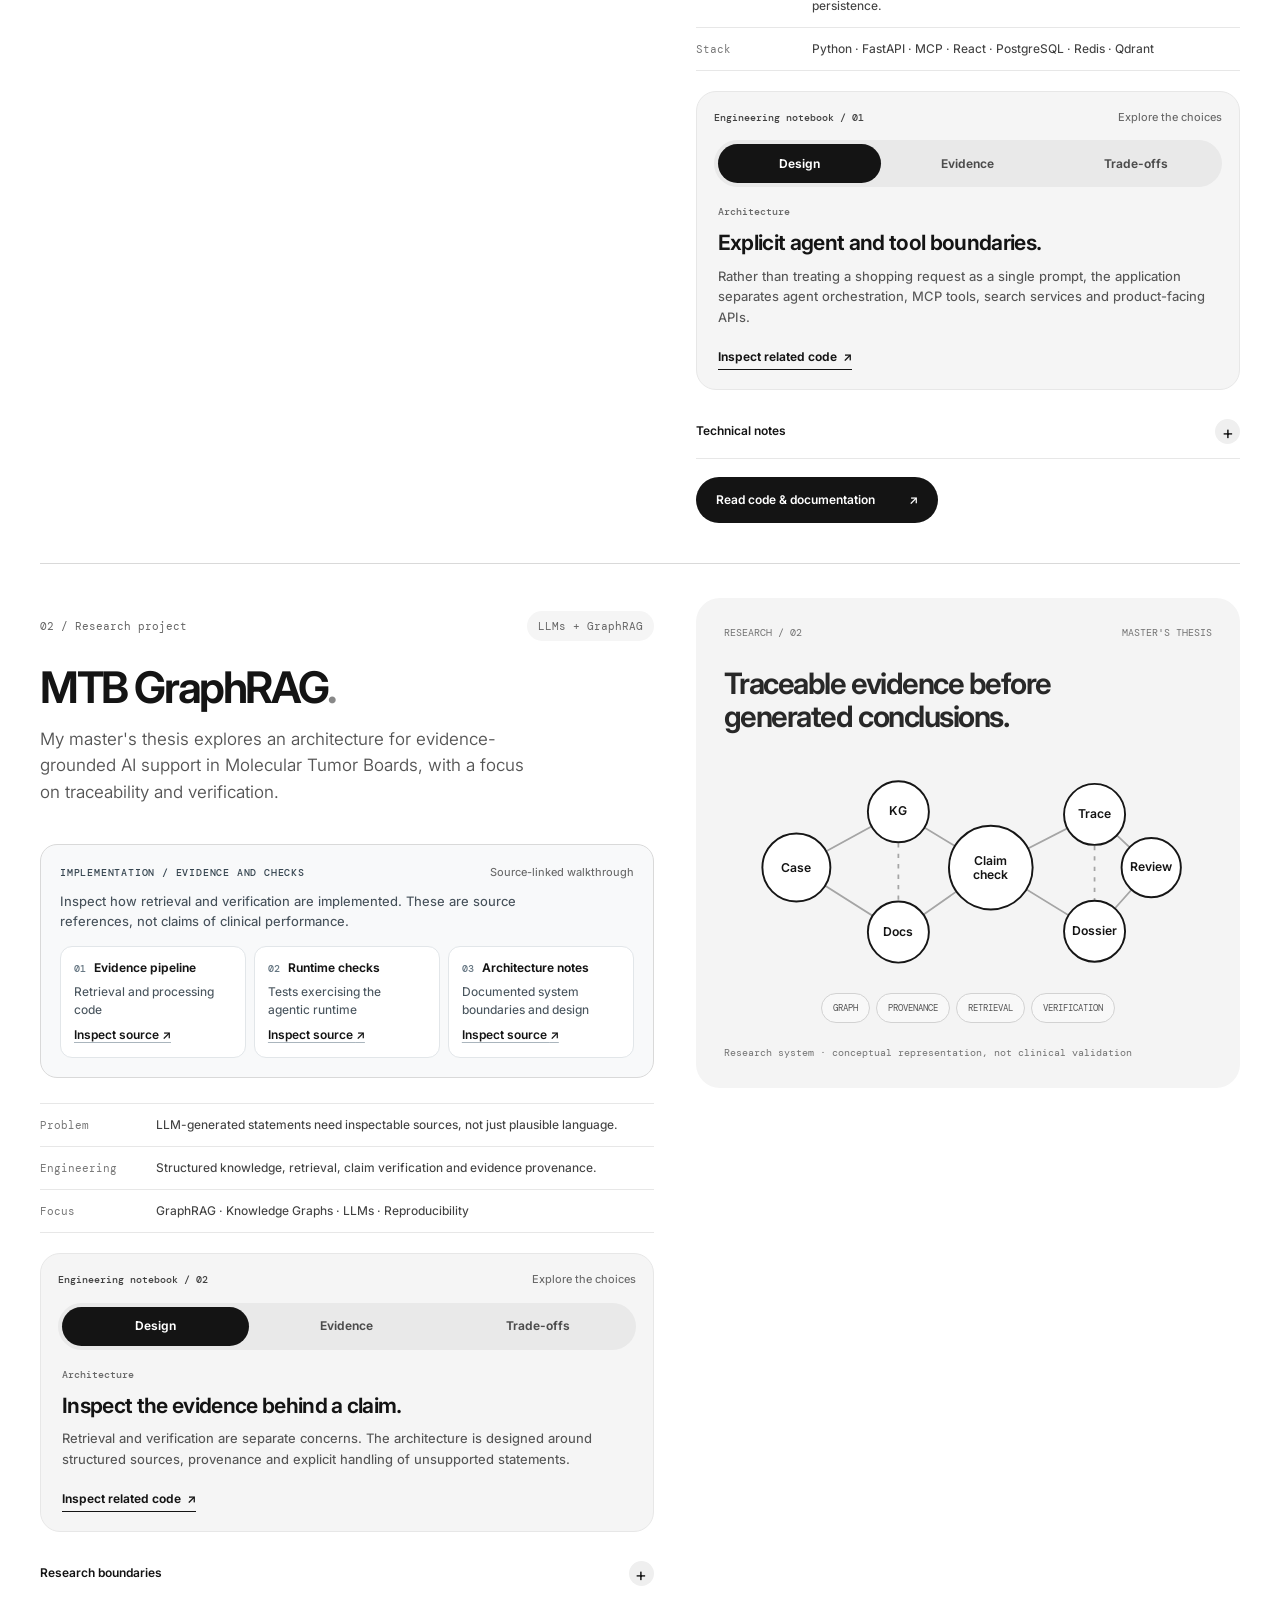
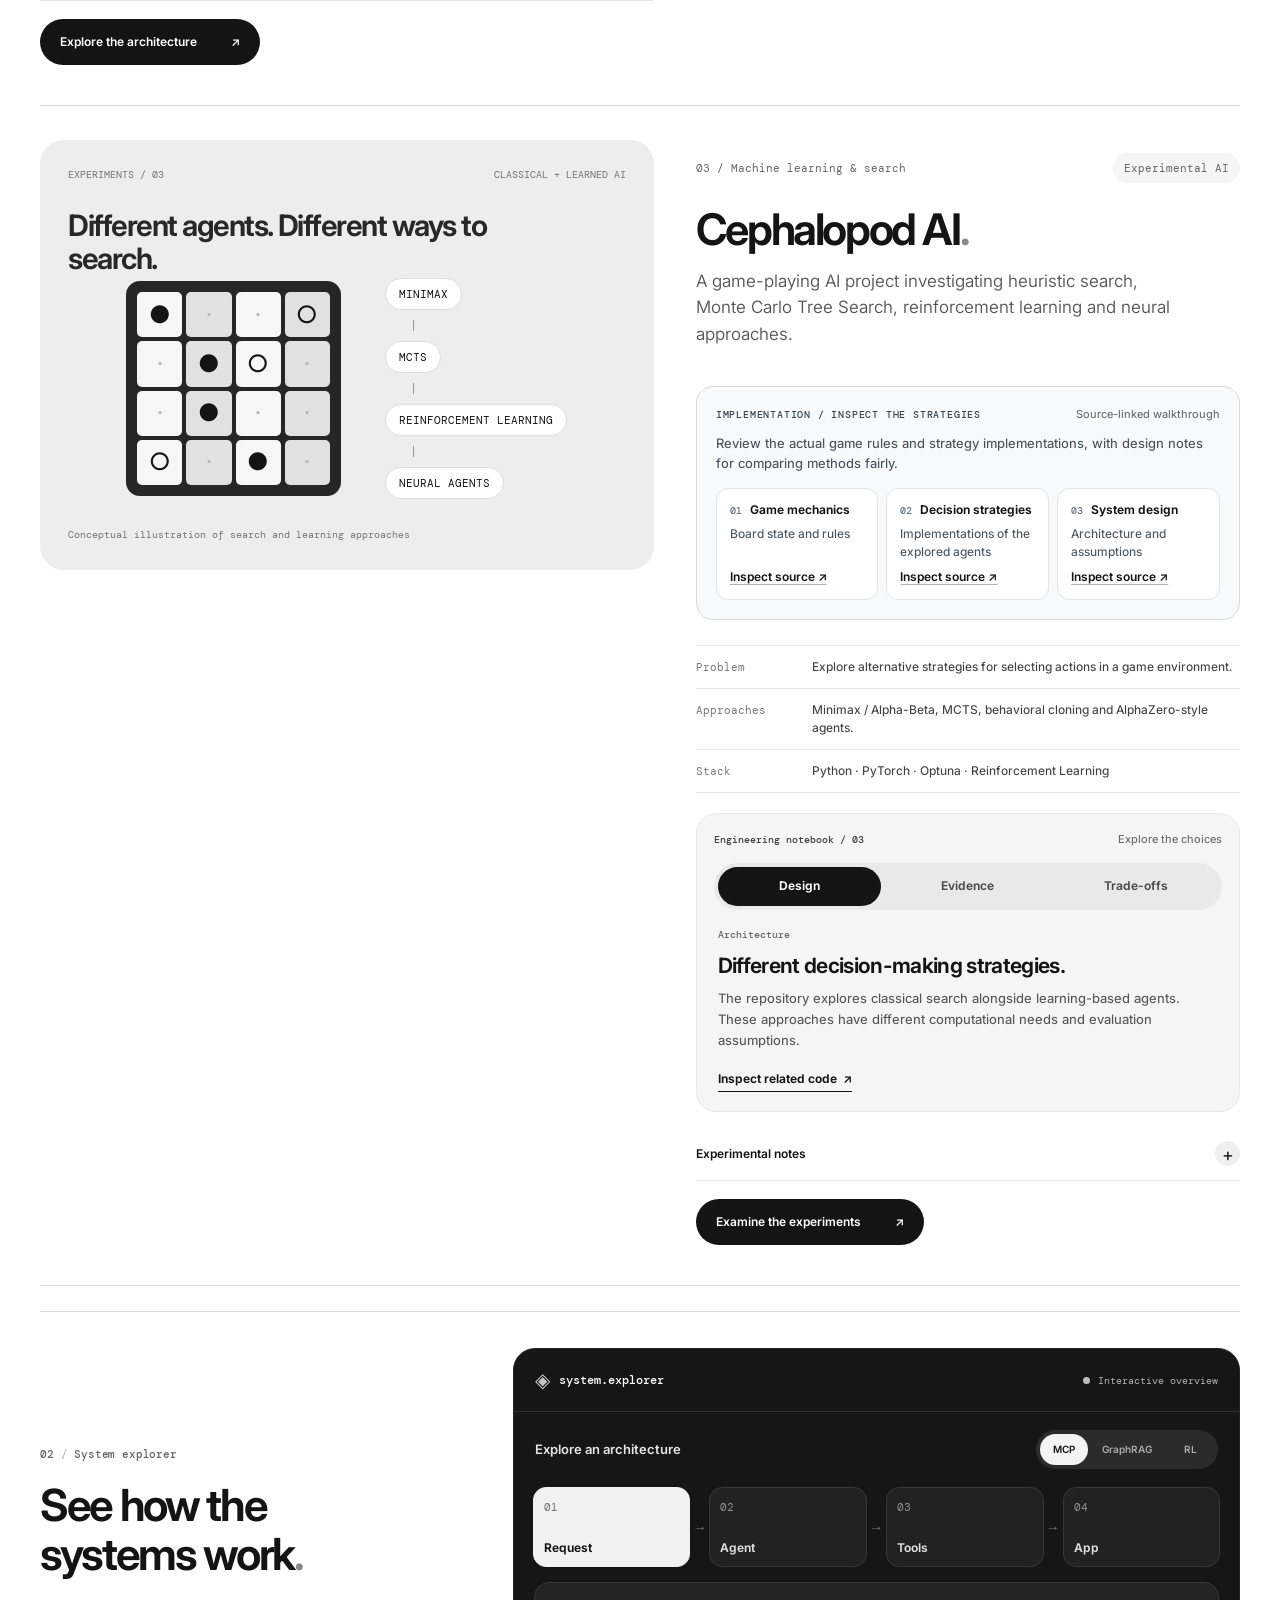
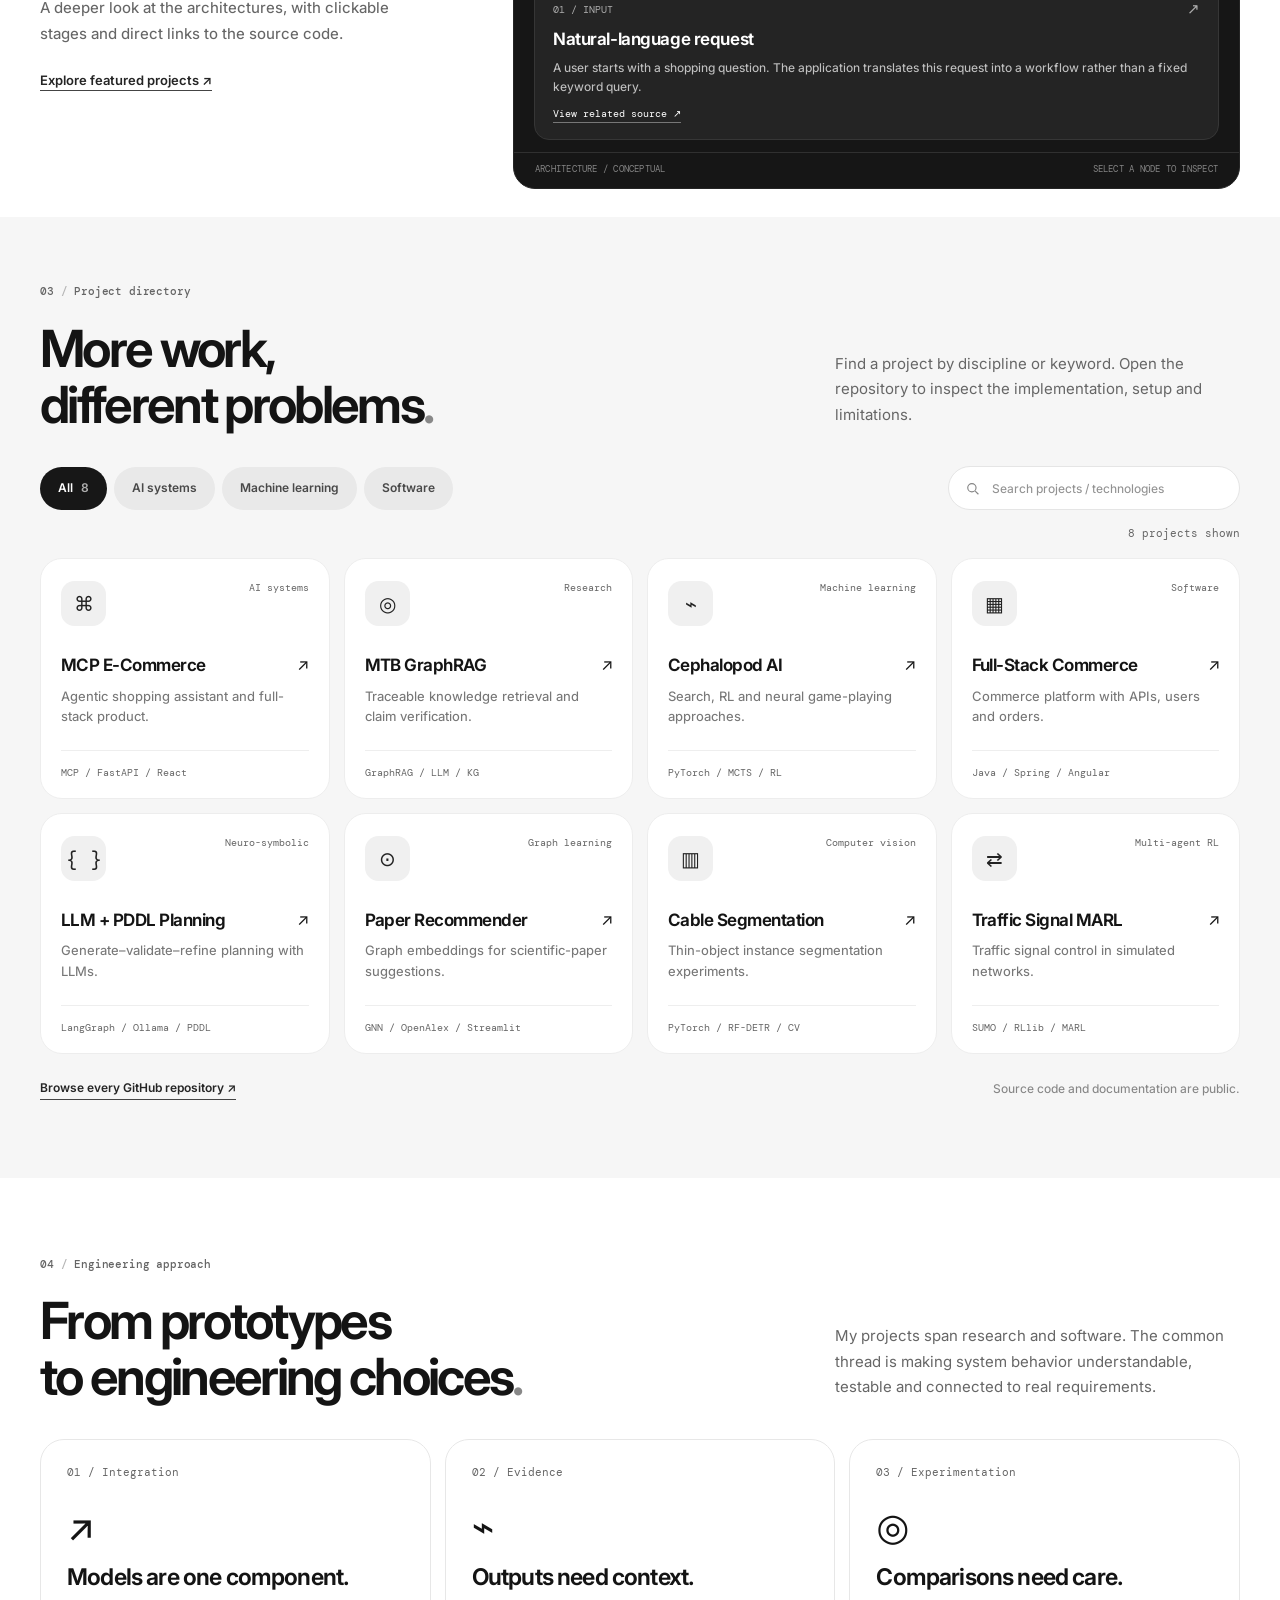
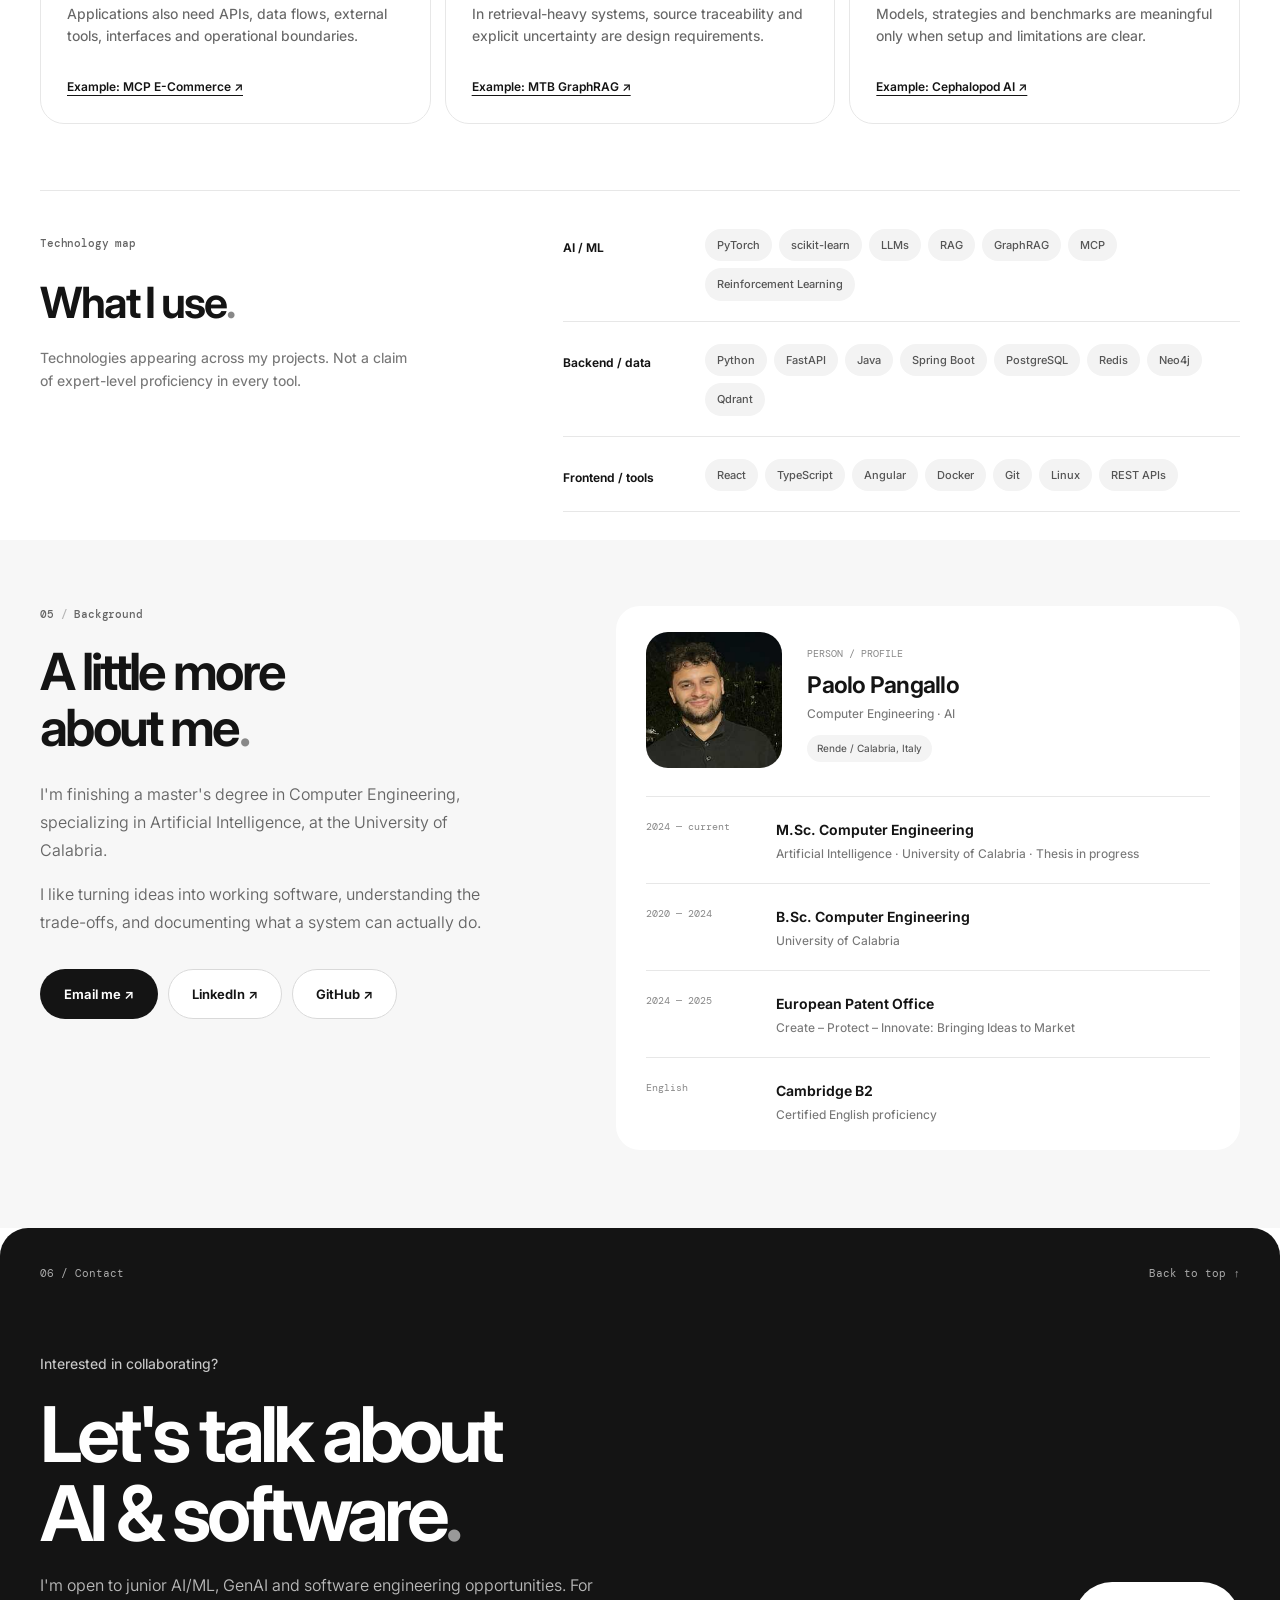
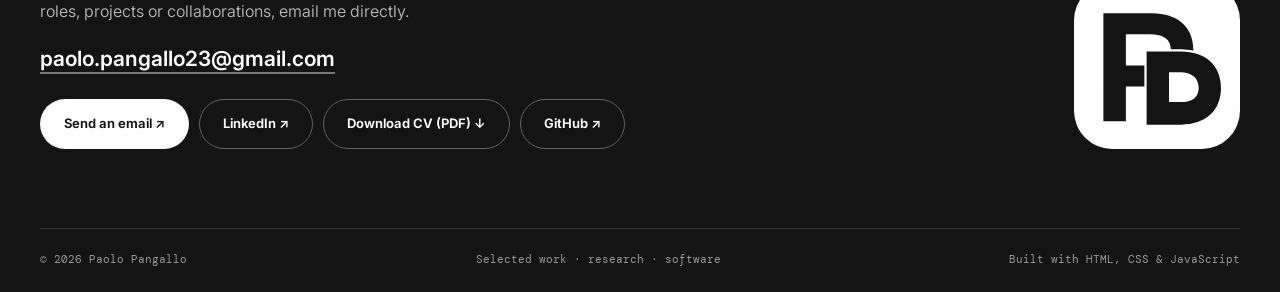
==== commit 334869ac: "Polish spacing, SEO crawling and social sharing preview" ====
--- a/docs/index.html
+++ b/docs/index.html
@@ -10,14 +10,14 @@
   <meta property="og:description" content="Explore AI/ML projects, architecture notes and engineering decisions by Paolo Pangallo." />
   <meta property="og:site_name" content="Paolo Pangallo — Portfolio" />
   <meta property="og:locale" content="en_US" />
-  <meta property="og:image" content="https://paolopangallo.github.io/PaoloPangallo/profile-paolo.jpg" />
-  <meta property="og:image:alt" content="Portrait of Paolo Pangallo" />
-  <meta property="og:image:width" content="220" />
-  <meta property="og:image:height" content="220" />
-  <meta name="twitter:card" content="summary" />
+  <meta property="og:image" content="https://paolopangallo.github.io/PaoloPangallo/social-card.png" />
+  <meta property="og:image:alt" content="Paolo Pangallo - AI/ML Engineering portfolio social preview" />
+  <meta property="og:image:width" content="1200" />
+  <meta property="og:image:height" content="630" />
+  <meta name="twitter:card" content="summary_large_image" />
   <meta name="twitter:title" content="Paolo Pangallo — AI / ML Engineering" />
   <meta name="twitter:description" content="AI/ML projects, engineering decisions and selected work." />
-  <meta name="twitter:image" content="https://paolopangallo.github.io/PaoloPangallo/profile-paolo.jpg" />
+  <meta name="twitter:image" content="https://paolopangallo.github.io/PaoloPangallo/social-card.png" />
   <link rel="canonical" href="https://paolopangallo.github.io/PaoloPangallo/" />
   <link rel="sitemap" type="application/xml" href="https://paolopangallo.github.io/PaoloPangallo/sitemap.xml" />
   <meta property="og:url" content="https://paolopangallo.github.io/PaoloPangallo/" />
@@ -41,7 +41,7 @@
   <link rel="preconnect" href="https://fonts.googleapis.com" />
   <link rel="preconnect" href="https://fonts.gstatic.com" crossorigin />
   <link href="https://fonts.googleapis.com/css2?family=DM+Mono:wght@400;500&family=Inter:wght@300;400;450;500;550;600;650;700;750&display=swap" rel="stylesheet" />
-  <link rel="stylesheet" href="./style.css?v=10" />
+  <link rel="stylesheet" href="./style.css?v=11" />
   <script src="./script.js?v=8" defer></script>
 </head>
 <body>
--- a/docs/style.css
+++ b/docs/style.css
@@ -1,5 +1,5 @@
 /* Paolo Pangallo · portfolio v4. Original implementation based on the supplied monochrome visual direction. */
-:root{--ink:#141414;--ink-2:#282828;--muted:#686868;--faint:#aaa;--page:#fff;--soft:#f5f5f5;--soft-2:#efefef;--line:#e7e7e7;--line-2:#d9d9d9;--font:Inter,system-ui,-apple-system,"Helvetica Neue",Arial,sans-serif;--mono:"DM Mono",ui-monospace,Consolas,monospace;--round:24px;--section-space:88px;--panel-top-gap:28px;--panel-pad-top:66px}
+:root{--ink:#141414;--ink-2:#282828;--muted:#686868;--faint:#aaa;--page:#fff;--soft:#f5f5f5;--soft-2:#efefef;--line:#e7e7e7;--line-2:#d9d9d9;--font:Inter,system-ui,-apple-system,"Helvetica Neue",Arial,sans-serif;--mono:"DM Mono",ui-monospace,Consolas,monospace;--round:24px;--section-space:78px;--panel-top-gap:28px;--panel-pad-top:66px}
 *,*::before,*::after{box-sizing:border-box}
 html{scroll-behavior:smooth;scroll-padding-top:115px}
 body{margin:0;background:var(--page);color:var(--ink);font-family:var(--font);font-size:16px;font-weight:450;line-height:1.5;-webkit-font-smoothing:antialiased}
@@ -24,7 +24,7 @@
 .btn:hover{transform:translateY(-2px)}.btn-dark{color:#fff;background:var(--ink)}.btn-dark:hover{background:#333}.btn-stroke{background:#fff;border-color:#d9d9d9}.btn-stroke:hover{background:#f7f7f7;border-color:#bfbfbf}
 .eyebrow,.section-index{font-family:var(--mono);font-size:11px;color:#656565;letter-spacing:-.015em}.eyebrow{display:flex;align-items:center;gap:12px}.eyebrow-icon{background:#ededed;width:31px;height:31px;border-radius:30%;display:grid;place-items:center;color:#2d2d2d;font-size:18px}
 /* Hero: rich, but not decorative */
-.hero{display:grid;grid-template-columns:minmax(0,1.04fr) minmax(460px,.96fr);gap:48px;align-items:center;padding-top:78px;padding-bottom:66px}
+.hero{display:grid;grid-template-columns:minmax(0,1.04fr) minmax(460px,.96fr);gap:48px;align-items:center;padding-top:72px;padding-bottom:56px}
 .hero-copy{min-width:0}.hero h1{font-size:clamp(52px,4.65vw,74px);line-height:1.07;margin:28px 0 28px;letter-spacing:-.065em}.hero h1 span{color:#666;letter-spacing:-.064em}
 .lead{max-width:555px;font-size:17px;font-weight:350;line-height:1.68;color:#555}.lead strong{font-weight:650;color:var(--ink)}.hero-buttons{display:flex;gap:9px;flex-wrap:wrap;margin:32px 0 28px}
 .availability{font-size:12px;color:#666;display:flex;align-items:center;gap:10px;flex-wrap:wrap}.availability-dot{width:8px;height:8px;border:2px solid var(--ink);border-radius:50%;display:inline-block}.avail-sep{color:#c6c6c6}
@@ -41,7 +41,7 @@
 /* Section headings */
 .section-heading{display:flex;justify-content:space-between;align-items:flex-end;gap:50px;margin-bottom:34px}.section-heading h2,.about-left h2{font-size:clamp(39px,4vw,60px);line-height:1.09;margin-top:21px;letter-spacing:-.052em}.section-heading>p{max-width:405px;font-size:15px;line-height:1.7;color:#666;font-weight:400;margin-bottom:5px}.section-index span{color:#b6b6b6}
 /* Editorial case studies */
-.case-row{display:grid;grid-template-columns:minmax(0,1.06fr) minmax(0,.94fr);align-items:start;border-top:1px solid var(--line-2);padding:34px 0 40px;gap:52px}.case-row:last-child{border-bottom:1px solid var(--line-2)}.case-reverse .case-art{order:2}.case-reverse .case-content{order:1}
+.case-row{display:grid;grid-template-columns:minmax(0,1.06fr) minmax(0,.94fr);align-items:start;border-top:1px solid var(--line-2);padding:34px 0 40px;gap:42px}.case-row:last-child{border-bottom:1px solid var(--line-2)}.case-reverse .case-art{order:2}.case-reverse .case-content{order:1}
 .case-art{background:#f2f2f2;border-radius:24px;min-height:430px;padding:28px;display:flex;flex-direction:column;overflow:hidden}.case-art-mtb{background:#f4f4f4}.case-art-rl{background:#ededed}
 .art-bar,.art-caption{font:10px var(--mono);color:#737373;display:flex;justify-content:space-between;gap:15px;align-items:center}.art-title{font-size:clamp(24px,2.3vw,34px);font-weight:650;line-height:1.14;letter-spacing:-.05em;max-width:430px;margin-top:28px;color:#282828}.art-caption{margin-top:auto;padding-top:22px;line-height:1.5}
 .mcp-visual{display:flex;align-items:center;justify-content:center;gap:5px;margin:40px auto 32px;width:100%}.mcp-node{background:#fff;border:1px solid #ddd;border-radius:16px;width:30%;min-height:164px;display:flex;flex-direction:column;justify-content:center;align-items:center;gap:7px;padding:11px 6px;text-align:center}.mcp-node .node-symbol{font-size:31px;width:54px;height:54px;background:#f1f1f1;border-radius:16px;display:grid;place-items:center;margin-bottom:7px}.mcp-node>span:not(.node-symbol){font:8px var(--mono);color:#888}.mcp-node strong{font-size:13px;letter-spacing:-.025em}.mcp-agent{background:#191919;color:#fff;border-color:#191919}.mcp-agent .node-symbol{background:#363636;color:#fff}.mcp-agent>span:not(.node-symbol){color:#bbb}.flow-line{display:flex;align-items:center;color:#777;font-size:19px}.art-subsystem{display:flex;justify-content:center;gap:6px;flex-wrap:wrap}.art-subsystem span{font:9px var(--mono);border:1px solid #d2d2d2;border-radius:999px;padding:8px 11px;background:#f8f8f8;color:#555}
@@ -274,7 +274,7 @@
 .explorer-section .pipeline-step{min-height:80px;gap:12px}
 .explorer-section .stage-inspector{margin:0 20px 12px;padding:16px 18px;min-height:116px}
 .explorer-section .stage-bottom{padding:10px 21px 13px}
-.feature-section.section-gap{margin-top:72px}
+.feature-section.section-gap{margin-top:64px}
 @media(prefers-reduced-motion:no-preference){
  .motion-ready .profile-card{animation:welcome-rise .75s .12s cubic-bezier(.22,1,.36,1) both}
  .motion-ready .hero-stage{animation:none}
